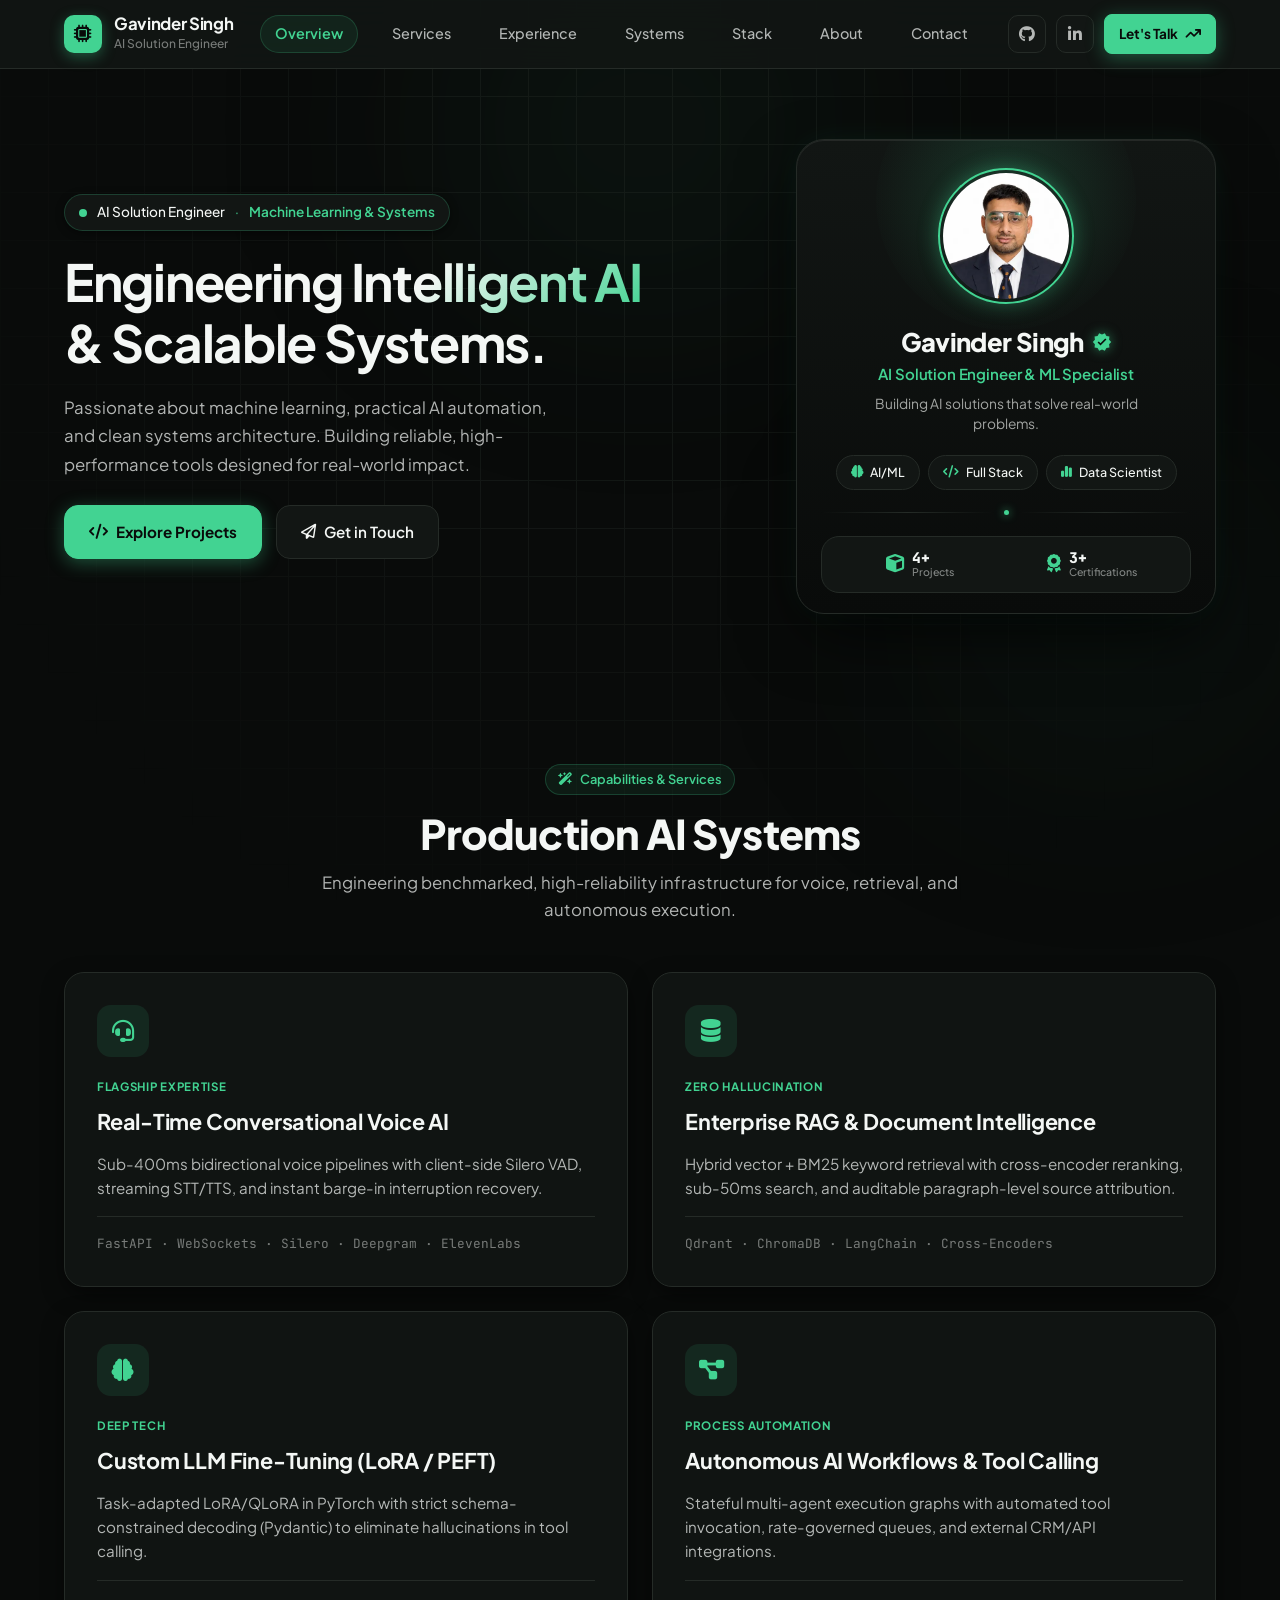
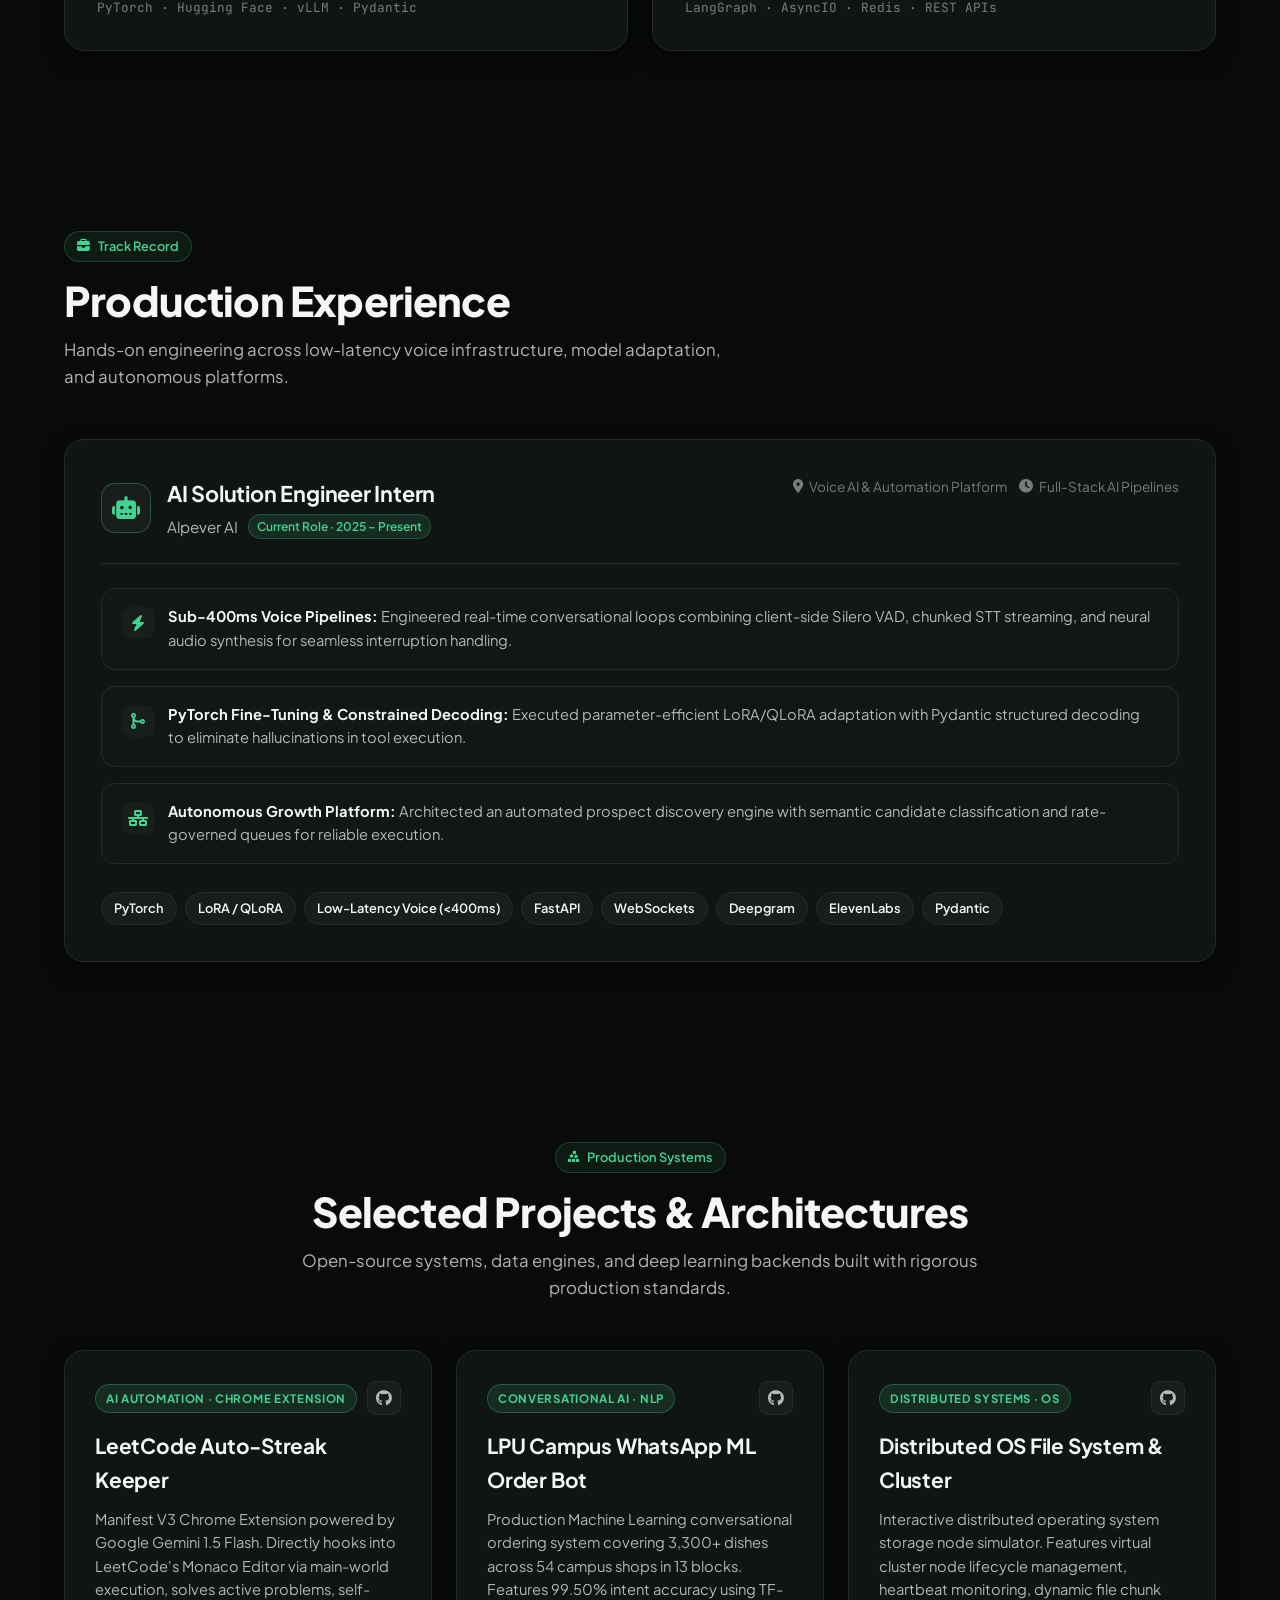
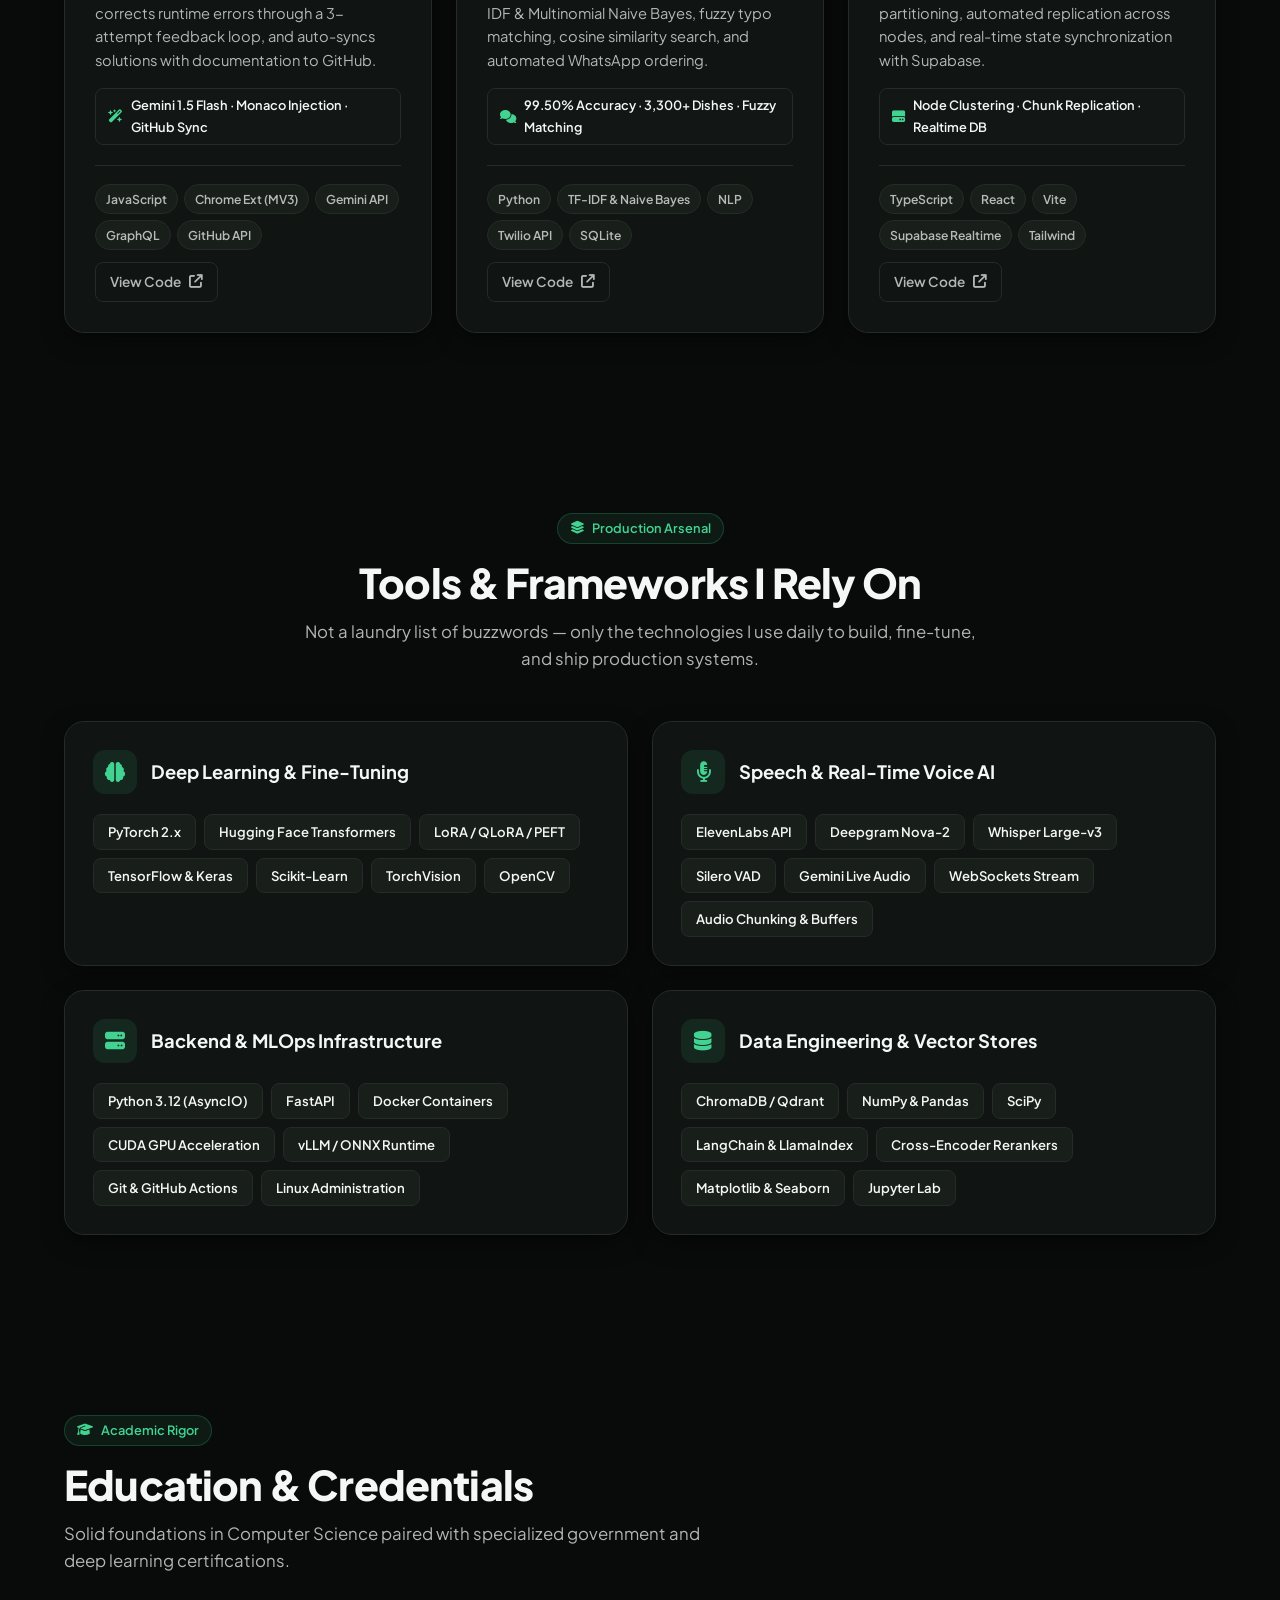
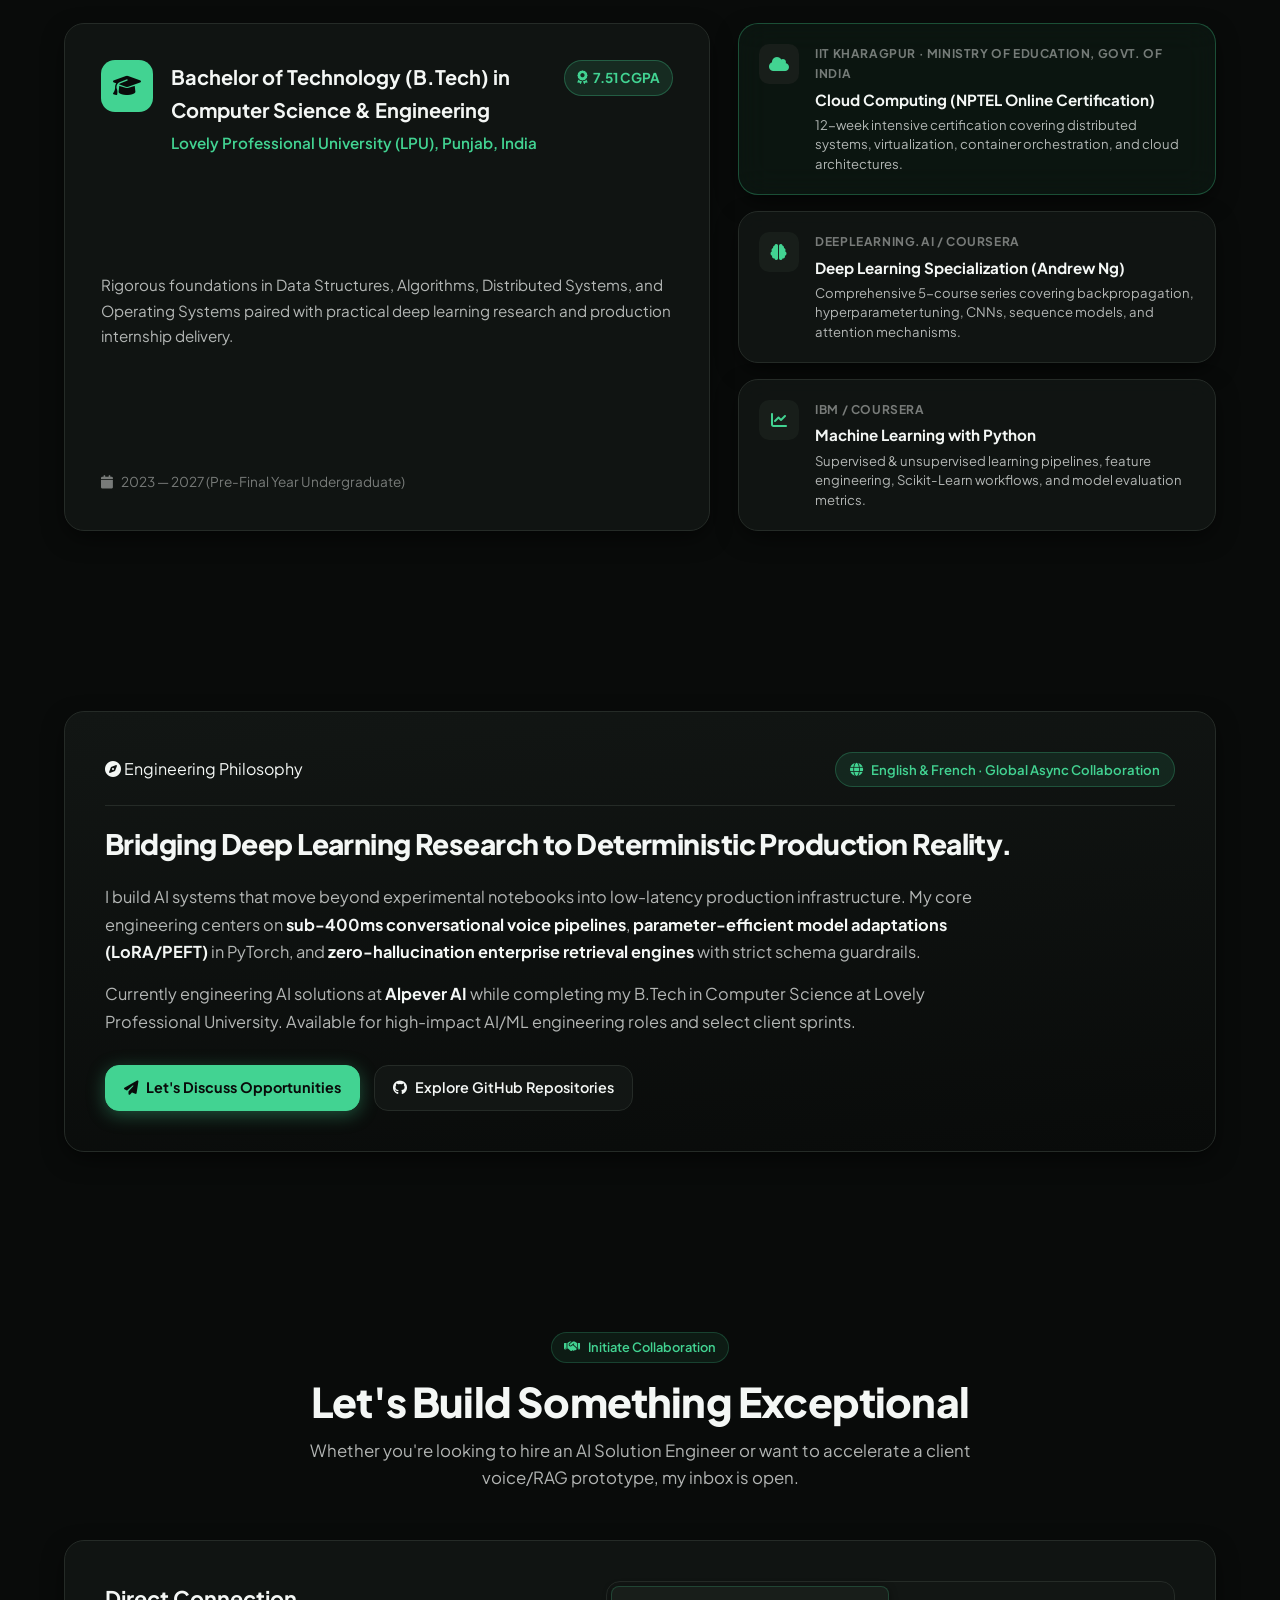
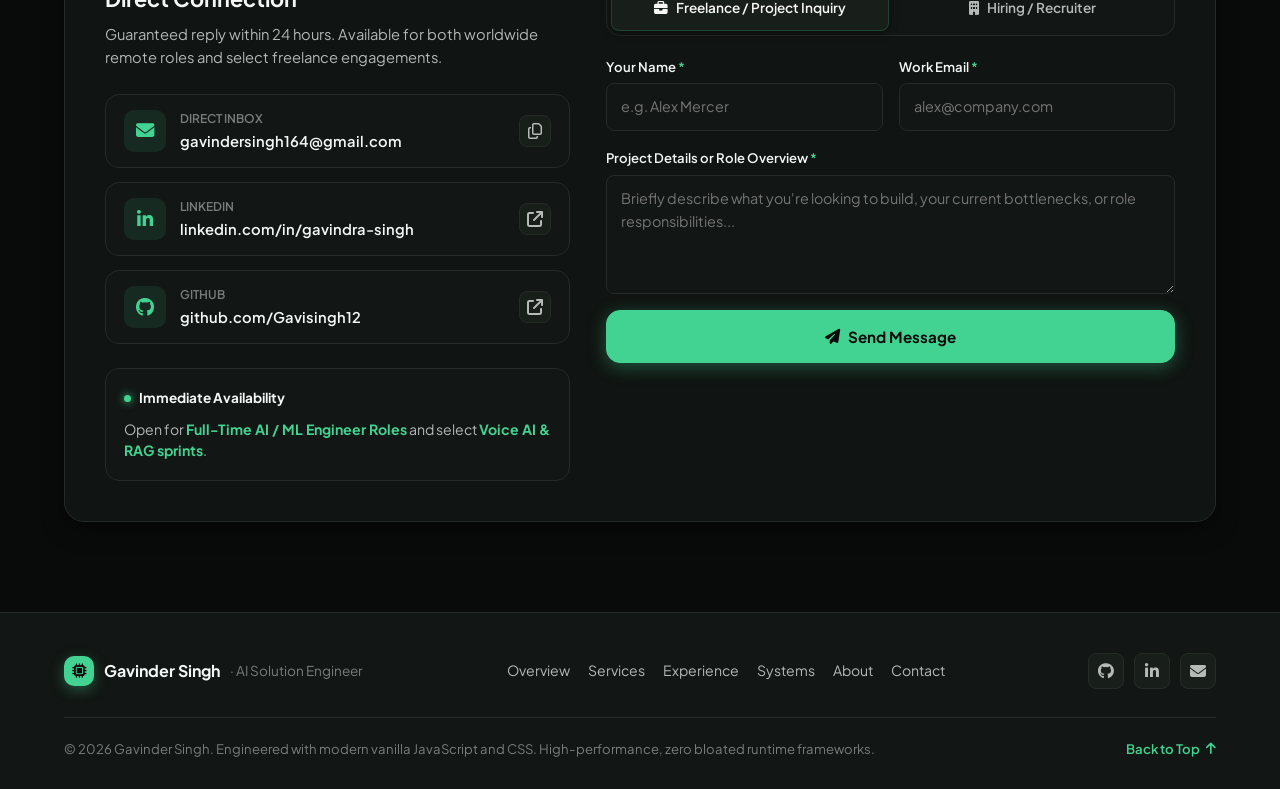
==== index.html @ 86006b8a "feat: add staggered scroll reveal motion & clean up profile card bottom" ====
<!DOCTYPE html>
<html lang="en" style="color-scheme: dark;">

<head>
  <meta charset="UTF-8" />
  <meta name="viewport" content="width=device-width, initial-scale=1.0" />
  <title>Gavinder Singh | AI Solution Engineer & Machine Learning Specialist</title>
  <meta name="description"
    content="Portfolio of Gavinder Singh, AI Solution Engineer Intern at Alpever AI. Specializing in real-time conversational voice agents (<400ms), custom LLM fine-tuning (LoRA), enterprise RAG, and autonomous systems." />
  <meta name="keywords"
    content="Gavinder Singh, AI Solution Engineer, Machine Learning Engineer, Voice AI, Real-time Voice Agents, PyTorch, LoRA Fine-Tuning, RAG, Lovely Professional University, Freelance AI Consultant" />
  <meta name="author" content="Gavinder Singh" />

  <!-- Open Graph / Social Cards -->
  <meta property="og:type" content="website" />
  <meta property="og:title" content="Gavinder Singh | AI Solution Engineer & Machine Learning Specialist" />
  <meta property="og:description"
    content="Engineering real-time conversational Voice AI (<400ms latency), LoRA model fine-tuning, and enterprise autonomous systems. Available for select freelance contracts & full-time roles." />
  <meta property="og:url" content="https://gavisingh12.github.io" />
  <meta property="og:image" content="https://gavisingh12.github.io/profile.jpg" />

  <!-- Favicon matching palette #090B0A, #252B27, #42D392 -->
  <link rel="icon" type="image/svg+xml"
    href="data:image/svg+xml,%3Csvg xmlns='http://www.w3.org/2000/svg' viewBox='0 0 32 32'%3E%3Crect width='32' height='32' rx='8' fill='%23090B0A'/%3E%3Crect x='1' y='1' width='30' height='30' rx='7' fill='none' stroke='%23252B27' stroke-width='1.5'/%3E%3Ctext x='50%25' y='54%25' dominant-baseline='middle' text-anchor='middle' fill='%2342D392' font-family='sans-serif' font-weight='800' font-size='12'%3EGS%3C/text%3E%3C/svg%3E" />

  <!-- Google Fonts & FontAwesome -->
  <link rel="preconnect" href="https://fonts.googleapis.com" />
  <link rel="preconnect" href="https://fonts.gstatic.com" crossorigin />
  <link
    href="https://fonts.googleapis.com/css2?family=Plus+Jakarta+Sans:ital,wght@0,300;0,400;0,500;0,600;0,700;0,800;1,400&family=JetBrains+Mono:wght@400;500;600&display=swap"
    rel="stylesheet" />
  <link rel="stylesheet" href="https://cdnjs.cloudflare.com/ajax/libs/font-awesome/6.5.1/css/all.min.css" />

  <!-- Primary Stylesheet -->
  <link rel="stylesheet" href="style.css?v=5.0" />
</head>

<body>

  <!-- Skip to Content for Accessibility -->
  <a href="#overview" class="skip-link">Skip to main content</a>

  <!-- Ambient Glow Backgrounds -->
  <div class="ambient-glow glow-top" aria-hidden="true"></div>
  <div class="ambient-glow glow-middle" aria-hidden="true"></div>
  <div class="ambient-grid-pattern" aria-hidden="true"></div>

  <!-- Navigation Bar -->
  <header class="site-header" id="navbar">
    <nav class="nav-container" aria-label="Main Navigation">
      <div class="brand-group">
        <a href="#overview" class="brand-logo" aria-label="Gavinder Singh Home">
          <div class="logo-mark" aria-hidden="true">
            <i class="fa-solid fa-microchip"></i>
          </div>
          <div class="brand-name-group">
            <span class="brand-name">Gavinder Singh</span>
            <span class="brand-sub">AI Solution Engineer</span>
          </div>
        </a>
      </div>

      <!-- Desktop Navigation Links -->
      <div class="nav-menu" id="navMenu">
        <a href="#overview" class="nav-link active">Overview</a>
        <a href="#solutions" class="nav-link">Services</a>
        <a href="#experience" class="nav-link">Experience</a>
        <a href="#projects" class="nav-link">Systems</a>
        <a href="#stack" class="nav-link">Stack</a>
        <a href="#about" class="nav-link">About</a>
        <a href="#contact" class="nav-link">Contact</a>
      </div>

      <!-- Nav Action Buttons -->
      <div class="nav-controls">
        <a href="https://github.com/Gavisingh12" target="_blank" rel="noopener noreferrer" class="social-icon-btn"
          title="GitHub Profile @Gavisingh12" aria-label="GitHub">
          <i class="fa-brands fa-github"></i>
        </a>

        <a href="https://www.linkedin.com/in/gavindra-singh/" target="_blank" rel="noopener noreferrer"
          class="social-icon-btn" title="LinkedIn Profile" aria-label="LinkedIn">
          <i class="fa-brands fa-linkedin-in"></i>
        </a>

        <a href="#contact" class="btn btn-sm btn-primary nav-hire-btn">
          <span>Let's Talk</span>
          <i class="fa-solid fa-arrow-trend-up"></i>
        </a>

        <button type="button" class="mobile-toggle-btn" id="mobileMenuBtn" aria-label="Toggle Navigation Menu"
          aria-expanded="false" aria-controls="navMenu">
          <i class="fa-solid fa-bars" id="mobileMenuIcon"></i>
        </button>
      </div>
    </nav>
  </header>

  <!-- Main Content -->
  <main id="main-content">

    <!-- =========================================================================
         SECTION 1: HERO / EXECUTIVE OVERVIEW
         Designed for instant recruiter comprehension & client trust
    ========================================================================== -->
    <section class="hero-section" id="overview" aria-label="Introduction & Overview">
      <div class="container hero-container">

        <div class="hero-content">
          <!-- Role & Credibility Pill -->
          <div class="hero-badge">
            <span class="status-pulse-dot" aria-hidden="true"></span>
            <span class="badge-text">AI Solution Engineer</span>
            <span class="badge-sep">·</span>
            <span class="badge-sub">Machine Learning &amp; Systems</span>
          </div>

          <!-- Bold, Clear, High-Impact Title -->
          <h1 class="hero-title">
            Engineering <span class="gradient-text">Intelligent AI</span> &amp; Scalable Systems.
          </h1>

          <!-- Value Proposition Description -->
          <p class="hero-description">
            Passionate about machine learning, practical AI automation, and clean systems architecture. Building reliable, high-performance tools designed for real-world impact.
          </p>

          <!-- Core Call to Actions -->
          <div class="hero-cta-group">
            <a href="#projects" class="btn btn-primary btn-lg">
              <i class="fa-solid fa-code"></i>
              <span>Explore Projects</span>
            </a>
            <a href="#contact" class="btn btn-secondary btn-lg">
              <i class="fa-regular fa-paper-plane"></i>
              <span>Get in Touch</span>
            </a>
          </div>
        </div>

        <!-- Hero Visual / 3D Flip Showcase Card -->
        <div class="hero-visual">
          <div class="profile-card-flip-container" id="profileFlipCard" tabindex="0" role="region"
            aria-label="Interactive Profile Card - Hover or click to flip">
            <div class="profile-card-flipper">

              <!-- FRONT FACE -->
              <div class="profile-showcase-card profile-card-front">

                <!-- Subtle Ambient Glow -->
                <div class="showcase-glow" aria-hidden="true"></div>

                <!-- Avatar with Mint Ring -->
                <div class="showcase-avatar-wrapper">
                  <div class="showcase-avatar-ring"></div>
                  <picture>
                    <source srcset="profile.webp" type="image/webp" />
                    <img src="profile.jpg" alt="Gavinder Singh" class="showcase-avatar-img" width="140" height="140"
                      loading="eager" />
                  </picture>
                </div>

                <!-- Identity Header -->
                <div class="showcase-identity">
                  <h2 class="showcase-name">
                    <span>Gavinder Singh</span>
                    <svg class="showcase-verified-badge" viewBox="0 0 24 24" width="20" height="20" aria-label="Verified">
                      <path fill="#42D392"
                        d="m8.6 22.5-1.9-3.2-3.6-.8.4-3.7L1 12l2.5-2.8-.4-3.7 3.6-.8 1.9-3.2L12 2.9l3.4-1.4 1.9 3.2 3.6.8-.4 3.7L23 12l-2.5 2.8.4 3.7-3.6.8-1.9 3.2-3.4-1.4-3.4 1.4z" />
                      <path fill="#090B0A" d="m10.2 16.2-3.5-3.5 1.4-1.4 2.1 2.1 5.7-5.7 1.4 1.4-7.1 7.1z" />
                    </svg>
                  </h2>
                  <p class="showcase-title">AI Solution Engineer &amp; ML Specialist</p>
                  <p class="showcase-bio">Building AI solutions that solve real-world problems.</p>
                </div>

                <!-- Skill / Focus Pills -->
                <div class="showcase-pills">
                  <div class="showcase-pill">
                    <i class="fa-solid fa-brain"></i>
                    <span>AI/ML</span>
                  </div>
                  <div class="showcase-pill">
                    <i class="fa-solid fa-code"></i>
                    <span>Full Stack</span>
                  </div>
                  <div class="showcase-pill">
                    <i class="fa-solid fa-chart-simple"></i>
                    <span>Data Scientist</span>
                  </div>
                </div>

                <!-- Dotted Divider Line -->
                <div class="showcase-divider" aria-hidden="true">
                  <span class="divider-line"></span>
                  <span class="divider-dot"></span>
                  <span class="divider-line"></span>
                </div>

                <!-- Stats Matrix Row -->
                <div class="showcase-stats-panel">
                  <div class="showcase-stat-item">
                    <i class="fa-solid fa-cube stat-icon"></i>
                    <div class="stat-meta">
                      <span class="stat-number">4+</span>
                      <span class="stat-label">Projects</span>
                    </div>
                  </div>
                  <div class="showcase-stat-item">
                    <i class="fa-solid fa-award stat-icon"></i>
                    <div class="stat-meta">
                      <span class="stat-number">3+</span>
                      <span class="stat-label">Certifications</span>
                    </div>
                  </div>
                </div>


              </div>

              <!-- BACK FACE (Matching User's Reference Screenshot) -->
              <div class="profile-showcase-card profile-card-back">

                <!-- Ambient Glow -->
                <div class="showcase-glow" aria-hidden="true"></div>

                <!-- 4 Reference Blocks from Image (Fit 100% In One View) -->
                <div class="card-back-content">

                  <!-- 1. About Me -->
                  <div class="card-back-box">
                    <div class="back-box-title-row">
                      <i class="fa-solid fa-user back-box-icon"></i>
                      <h3 class="back-box-title">About Me</h3>
                    </div>
                    <p class="back-box-text">
                      Passionate about building practical AI systems, exploring machine learning, and turning real-world ideas into working products.
                    </p>
                  </div>

                  <!-- 2. Interests -->
                  <div class="card-back-box">
                    <div class="back-box-title-row">
                      <i class="fa-solid fa-bullseye back-box-icon"></i>
                      <h3 class="back-box-title">Interests</h3>
                    </div>
                    <div class="back-interests-pills">
                      <span class="back-pill">AI Agents</span>
                      <span class="back-pill">LLMs</span>
                      <span class="back-pill">Web Dev</span>
                      <span class="back-pill">Data Science</span>
                      <span class="back-pill">Problem Solving</span>
                    </div>
                  </div>

                  <!-- 3. Education -->
                  <div class="card-back-box">
                    <div class="back-box-title-row">
                      <i class="fa-solid fa-graduation-cap back-box-icon"></i>
                      <h3 class="back-box-title">Education</h3>
                    </div>
                    <div class="back-edu-details">
                      <p class="back-edu-degree">B.Tech in Computer Science &amp; Engineering</p>
                      <p class="back-edu-inst">Lovely Professional University · Batch 2027</p>
                    </div>
                  </div>

                  <!-- 4. Highlights -->
                  <div class="card-back-box">
                    <div class="back-box-title-row">
                      <i class="fa-solid fa-trophy back-box-icon"></i>
                      <h3 class="back-box-title">Highlights</h3>
                    </div>
                    <ul class="back-highlights-list">
                      <li>
                        <i class="fa-solid fa-circle-check highlight-check"></i>
                        <span>Built 4+ real-world projects</span>
                      </li>
                      <li>
                        <i class="fa-solid fa-circle-check highlight-check"></i>
                        <span>3+ industry certifications</span>
                      </li>
                      <li>
                        <i class="fa-solid fa-circle-check highlight-check"></i>
                        <span>Constantly building &amp; learning new tech</span>
                      </li>
                      <li>
                        <i class="fa-solid fa-circle-check highlight-check"></i>
                        <span>Open to select contracts &amp; roles</span>
                      </li>
                    </ul>
                  </div>

                </div>

              </div>

            </div>
          </div>
        </div>

      </div>
    </section>

    <!-- =========================================================================
         SECTION 2: FREELANCE & CLIENT SOLUTIONS
    ========================================================================== -->
    <section class="section" id="solutions" aria-label="Freelance Services & AI Solutions">
      <div class="container">

        <div class="section-header text-center">
          <div class="section-tag">
            <i class="fa-solid fa-wand-magic-sparkles"></i>
            <span>Capabilities &amp; Services</span>
          </div>
          <h2 class="section-title">Production AI Systems</h2>
          <p class="section-subtitle">
            Engineering benchmarked, high-reliability infrastructure for voice, retrieval, and autonomous execution.
          </p>
        </div>

        <div class="services-grid">

          <!-- Solution Card 1: Conversational Voice AI -->
          <div class="service-card glass-panel">
            <div class="service-icon-box icon-purple">
              <i class="fa-solid fa-headset"></i>
            </div>
            <div class="service-badge">Flagship Expertise</div>
            <h3 class="service-title">Real-Time Conversational Voice AI</h3>
            <p class="service-description">
              Sub-400ms bidirectional voice pipelines with client-side Silero VAD, streaming STT/TTS, and instant
              barge-in interruption recovery.
            </p>
            <div class="service-footer">
              <span class="service-tech">FastAPI · WebSockets · Silero · Deepgram · ElevenLabs</span>
            </div>
          </div>

          <!-- Solution Card 2: Enterprise RAG & Knowledge Intelligence -->
          <div class="service-card glass-panel">
            <div class="service-icon-box icon-cyan">
              <i class="fa-solid fa-database"></i>
            </div>
            <div class="service-badge">Zero Hallucination</div>
            <h3 class="service-title">Enterprise RAG &amp; Document Intelligence</h3>
            <p class="service-description">
              Hybrid vector + BM25 keyword retrieval with cross-encoder reranking, sub-50ms search, and auditable
              paragraph-level source attribution.
            </p>
            <div class="service-footer">
              <span class="service-tech">Qdrant · ChromaDB · LangChain · Cross-Encoders</span>
            </div>
          </div>

          <!-- Solution Card 3: Model Fine-Tuning & Quantization -->
          <div class="service-card glass-panel">
            <div class="service-icon-box icon-emerald">
              <i class="fa-solid fa-brain"></i>
            </div>
            <div class="service-badge">Deep Tech</div>
            <h3 class="service-title">Custom LLM Fine-Tuning (LoRA / PEFT)</h3>
            <p class="service-description">
              Task-adapted LoRA/QLoRA in PyTorch with strict schema-constrained decoding (Pydantic) to eliminate
              hallucinations in tool calling.
            </p>
            <div class="service-footer">
              <span class="service-tech">PyTorch · Hugging Face · vLLM · Pydantic</span>
            </div>
          </div>

          <!-- Solution Card 4: Autonomous Agent Workflows -->
          <div class="service-card glass-panel">
            <div class="service-icon-box icon-amber">
              <i class="fa-solid fa-diagram-project"></i>
            </div>
            <div class="service-badge">Process Automation</div>
            <h3 class="service-title">Autonomous AI Workflows &amp; Tool Calling</h3>
            <p class="service-description">
              Stateful multi-agent execution graphs with automated tool invocation, rate-governed queues, and external
              CRM/API integrations.
            </p>
            <div class="service-footer">
              <span class="service-tech">LangGraph · AsyncIO · Redis · REST APIs</span>
            </div>
          </div>

        </div>

      </div>
    </section>

    <!-- =========================================================================
         SECTION 3: PRODUCTION EXPERIENCE
    ========================================================================== -->
    <section class="section" id="experience" aria-label="Work Experience">
      <div class="container">

        <div class="section-header">
          <div class="section-tag">
            <i class="fa-solid fa-briefcase"></i>
            <span>Track Record</span>
          </div>
          <h2 class="section-title">Production Experience</h2>
          <p class="section-subtitle">
            Hands-on engineering across low-latency voice infrastructure, model adaptation, and autonomous platforms.
          </p>
        </div>

        <div class="experience-timeline">

          <div class="experience-card glass-panel">
            <div class="exp-header-row">
              <div class="exp-brand">
                <div class="company-logo-badge">
                  <i class="fa-solid fa-robot"></i>
                </div>
                <div>
                  <h3 class="exp-role-title">AI Solution Engineer Intern</h3>
                  <div class="exp-company-name">
                    <span>Alpever AI</span>
                    <span class="status-pill current">Current Role · 2025 – Present</span>
                  </div>
                </div>
              </div>

              <div class="exp-meta">
                <span class="exp-badge-item"><i class="fa-solid fa-location-dot"></i> Voice AI &amp; Automation
                  Platform</span>
                <span class="exp-badge-item"><i class="fa-solid fa-clock"></i> Full-Stack AI Pipelines</span>
              </div>
            </div>

            <div class="exp-body">
              <div class="exp-achievements">
                <div class="achievement-item">
                  <div class="achievement-icon"><i class="fa-solid fa-bolt"></i></div>
                  <div class="achievement-text">
                    <strong>Sub-400ms Voice Pipelines:</strong> Engineered real-time conversational loops combining
                    client-side Silero VAD, chunked STT streaming, and neural audio synthesis for seamless interruption
                    handling.
                  </div>
                </div>

                <div class="achievement-item">
                  <div class="achievement-icon"><i class="fa-solid fa-code-merge"></i></div>
                  <div class="achievement-text">
                    <strong>PyTorch Fine-Tuning &amp; Constrained Decoding:</strong> Executed parameter-efficient
                    LoRA/QLoRA adaptation with Pydantic structured decoding to eliminate hallucinations in tool
                    execution.
                  </div>
                </div>

                <div class="achievement-item">
                  <div class="achievement-icon"><i class="fa-solid fa-network-wired"></i></div>
                  <div class="achievement-text">
                    <strong>Autonomous Growth Platform:</strong> Architected an automated prospect discovery engine with
                    semantic candidate classification and rate-governed queues for reliable execution.
                  </div>
                </div>
              </div>

              <div class="exp-tags-row">
                <span class="tech-tag">PyTorch</span>
                <span class="tech-tag">LoRA / QLoRA</span>
                <span class="tech-tag">Low-Latency Voice (&lt;400ms)</span>
                <span class="tech-tag">FastAPI</span>
                <span class="tech-tag">WebSockets</span>
                <span class="tech-tag">Deepgram</span>
                <span class="tech-tag">ElevenLabs</span>
                <span class="tech-tag">Pydantic</span>
              </div>
            </div>
          </div>

        </div>

      </div>
    </section>

    <!-- =========================================================================
         SECTION 4: SELECTED PRODUCTION SYSTEMS & PROJECTS
    ========================================================================== -->
    <section class="section" id="projects" aria-label="Featured Systems & Projects">
      <div class="container">

        <div class="section-header text-center">
          <div class="section-tag">
            <i class="fa-solid fa-cubes-stacked"></i>
            <span>Production Systems</span>
          </div>
          <h2 class="section-title">Selected Projects &amp; Architectures</h2>
          <p class="section-subtitle">
            Open-source systems, data engines, and deep learning backends built with rigorous production standards.
          </p>
        </div>

        <div class="projects-grid" id="projectsGrid">

          <!-- Project 1: LeetCode Auto-Streak Keeper (Chrome Extension) -->
          <article class="project-card glass-panel">
            <div class="project-card-top">
              <span class="project-tag-pill flagship">AI AUTOMATION · CHROME EXTENSION</span>
              <div class="project-links">
                <a href="https://github.com/Gavisingh12/code_extension" target="_blank"
                  rel="noopener noreferrer" class="proj-icon-btn" title="View Source on GitHub"
                  aria-label="GitHub Source">
                  <i class="fa-brands fa-github"></i>
                </a>
              </div>
            </div>

            <h3 class="project-card-title">LeetCode Auto-Streak Keeper</h3>
            <p class="project-card-desc">
              Manifest V3 Chrome Extension powered by Google Gemini 1.5 Flash. Directly hooks into LeetCode's Monaco Editor via main-world execution, solves active problems, self-corrects runtime errors through a 3-attempt feedback loop, and auto-syncs solutions with documentation to GitHub.
            </p>

            <div class="project-metric-pill">
              <i class="fa-solid fa-wand-magic-sparkles"></i>
              <span>Gemini 1.5 Flash · Monaco Injection · GitHub Sync</span>
            </div>

            <div class="project-card-bottom">
              <div class="project-tech-tags">
                <span class="tag">JavaScript</span>
                <span class="tag">Chrome Ext (MV3)</span>
                <span class="tag">Gemini API</span>
                <span class="tag">GraphQL</span>
                <span class="tag">GitHub API</span>
              </div>
              <a href="https://github.com/Gavisingh12/code_extension" target="_blank"
                rel="noopener noreferrer" class="btn btn-sm btn-outline">
                <span>View Code</span>
                <i class="fa-solid fa-arrow-up-right-from-square"></i>
              </a>
            </div>
          </article>

          <!-- Project 2: LPU Cafe & Shop ML WhatsApp Order Bot -->
          <article class="project-card glass-panel">
            <div class="project-card-top">
              <span class="project-tag-pill flagship">CONVERSATIONAL AI · NLP</span>
              <div class="project-links">
                <a href="https://github.com/Gavisingh12/chatwhatsapp" target="_blank"
                  rel="noopener noreferrer" class="proj-icon-btn" title="View Source on GitHub"
                  aria-label="GitHub Source">
                  <i class="fa-brands fa-github"></i>
                </a>
              </div>
            </div>

            <h3 class="project-card-title">LPU Campus WhatsApp ML Order Bot</h3>
            <p class="project-card-desc">
              Production Machine Learning conversational ordering system covering 3,300+ dishes across 54 campus shops in 13 blocks. Features 99.50% intent accuracy using TF-IDF &amp; Multinomial Naive Bayes, fuzzy typo matching, cosine similarity search, and automated WhatsApp ordering.
            </p>

            <div class="project-metric-pill">
              <i class="fa-solid fa-comments"></i>
              <span>99.50% Accuracy · 3,300+ Dishes · Fuzzy Matching</span>
            </div>

            <div class="project-card-bottom">
              <div class="project-tech-tags">
                <span class="tag">Python</span>
                <span class="tag">TF-IDF &amp; Naive Bayes</span>
                <span class="tag">NLP</span>
                <span class="tag">Twilio API</span>
                <span class="tag">SQLite</span>
              </div>
              <a href="https://github.com/Gavisingh12/chatwhatsapp" target="_blank"
                rel="noopener noreferrer" class="btn btn-sm btn-outline">
                <span>View Code</span>
                <i class="fa-solid fa-arrow-up-right-from-square"></i>
              </a>
            </div>
          </article>

          <!-- Project 3: Distributed OS File System & Node Cluster -->
          <article class="project-card glass-panel">
            <div class="project-card-top">
              <span class="project-tag-pill flagship">DISTRIBUTED SYSTEMS · OS</span>
              <div class="project-links">
                <a href="https://github.com/Gavisingh12/os-project" target="_blank"
                  rel="noopener noreferrer" class="proj-icon-btn" title="View Source on GitHub"
                  aria-label="GitHub Source">
                  <i class="fa-brands fa-github"></i>
                </a>
              </div>
            </div>

            <h3 class="project-card-title">Distributed OS File System &amp; Cluster</h3>
            <p class="project-card-desc">
              Interactive distributed operating system storage node simulator. Features virtual cluster node lifecycle management, heartbeat monitoring, dynamic file chunk partitioning, automated replication across nodes, and real-time state synchronization with Supabase.
            </p>

            <div class="project-metric-pill">
              <i class="fa-solid fa-hard-drive"></i>
              <span>Node Clustering · Chunk Replication · Realtime DB</span>
            </div>

            <div class="project-card-bottom">
              <div class="project-tech-tags">
                <span class="tag">TypeScript</span>
                <span class="tag">React</span>
                <span class="tag">Vite</span>
                <span class="tag">Supabase Realtime</span>
                <span class="tag">Tailwind</span>
              </div>
              <a href="https://github.com/Gavisingh12/os-project" target="_blank"
                rel="noopener noreferrer" class="btn btn-sm btn-outline">
                <span>View Code</span>
                <i class="fa-solid fa-arrow-up-right-from-square"></i>
              </a>
            </div>
          </article>

        </div>

      </div>
    </section>

    <!-- =========================================================================
         SECTION 6: TECH STACK & PRODUCTION ARSENAL
    ========================================================================== -->
    <section class="section" id="stack" aria-label="Technical Skills & Stack">
      <div class="container">

        <div class="section-header text-center">
          <div class="section-tag">
            <i class="fa-solid fa-layer-group"></i>
            <span>Production Arsenal</span>
          </div>
          <h2 class="section-title">Tools &amp; Frameworks I Rely On</h2>
          <p class="section-subtitle">
            Not a laundry list of buzzwords — only the technologies I use daily to build, fine-tune, and ship production
            systems.
          </p>
        </div>

        <div class="stack-grid">

          <!-- Category 1: Deep Learning & AI -->
          <div class="stack-card glass-panel">
            <div class="stack-header">
              <div class="stack-icon icon-purple"><i class="fa-solid fa-brain"></i></div>
              <h3 class="stack-cat-title">Deep Learning &amp; Fine-Tuning</h3>
            </div>
            <div class="stack-pills">
              <span class="pill-chip">PyTorch 2.x</span>
              <span class="pill-chip">Hugging Face Transformers</span>
              <span class="pill-chip">LoRA / QLoRA / PEFT</span>
              <span class="pill-chip">TensorFlow &amp; Keras</span>
              <span class="pill-chip">Scikit-Learn</span>
              <span class="pill-chip">TorchVision</span>
              <span class="pill-chip">OpenCV</span>
            </div>
          </div>

          <!-- Category 2: Speech & Real-Time Audio -->
          <div class="stack-card glass-panel">
            <div class="stack-header">
              <div class="stack-icon icon-cyan"><i class="fa-solid fa-microphone-lines"></i></div>
              <h3 class="stack-cat-title">Speech &amp; Real-Time Voice AI</h3>
            </div>
            <div class="stack-pills">
              <span class="pill-chip">ElevenLabs API</span>
              <span class="pill-chip">Deepgram Nova-2</span>
              <span class="pill-chip">Whisper Large-v3</span>
              <span class="pill-chip">Silero VAD</span>
              <span class="pill-chip">Gemini Live Audio</span>
              <span class="pill-chip">WebSockets Stream</span>
              <span class="pill-chip">Audio Chunking &amp; Buffers</span>
            </div>
          </div>

          <!-- Category 3: Backend & MLOps -->
          <div class="stack-card glass-panel">
            <div class="stack-header">
              <div class="stack-icon icon-emerald"><i class="fa-solid fa-server"></i></div>
              <h3 class="stack-cat-title">Backend &amp; MLOps Infrastructure</h3>
            </div>
            <div class="stack-pills">
              <span class="pill-chip">Python 3.12 (AsyncIO)</span>
              <span class="pill-chip">FastAPI</span>
              <span class="pill-chip">Docker Containers</span>
              <span class="pill-chip">CUDA GPU Acceleration</span>
              <span class="pill-chip">vLLM / ONNX Runtime</span>
              <span class="pill-chip">Git &amp; GitHub Actions</span>
              <span class="pill-chip">Linux Administration</span>
            </div>
          </div>

          <!-- Category 4: Data Engineering & RAG -->
          <div class="stack-card glass-panel">
            <div class="stack-header">
              <div class="stack-icon icon-amber"><i class="fa-solid fa-database"></i></div>
              <h3 class="stack-cat-title">Data Engineering &amp; Vector Stores</h3>
            </div>
            <div class="stack-pills">
              <span class="pill-chip">ChromaDB / Qdrant</span>
              <span class="pill-chip">NumPy &amp; Pandas</span>
              <span class="pill-chip">SciPy</span>
              <span class="pill-chip">LangChain &amp; LlamaIndex</span>
              <span class="pill-chip">Cross-Encoder Rerankers</span>
              <span class="pill-chip">Matplotlib &amp; Seaborn</span>
              <span class="pill-chip">Jupyter Lab</span>
            </div>
          </div>

        </div>

      </div>
    </section>

    <!-- =========================================================================
         SECTION 7: ACADEMICS & FORMAL CREDENTIALS
    ========================================================================== -->
    <section class="section" id="education" aria-label="Education & Certifications">
      <div class="container">

        <div class="section-header">
          <div class="section-tag">
            <i class="fa-solid fa-graduation-cap"></i>
            <span>Academic Rigor</span>
          </div>
          <h2 class="section-title">Education &amp; Credentials</h2>
          <p class="section-subtitle">
            Solid foundations in Computer Science paired with specialized government and deep learning certifications.
          </p>
        </div>

        <div class="education-layout">
          <!-- Main Degree Card -->
          <div class="edu-main-card glass-panel">
            <div class="edu-top">
              <div class="edu-badge-icon">
                <i class="fa-solid fa-graduation-cap"></i>
              </div>
              <div class="edu-title-group">
                <h3 class="degree-title">Bachelor of Technology (B.Tech) in Computer Science &amp; Engineering</h3>
                <div class="university-name">Lovely Professional University (LPU), Punjab, India</div>
              </div>
              <div class="cgpa-badge">
                <i class="fa-solid fa-award"></i>
                <span>7.51 CGPA</span>
              </div>
            </div>
            <p class="edu-desc">
              Rigorous foundations in Data Structures, Algorithms, Distributed Systems, and Operating Systems paired
              with practical deep learning research and production internship delivery.
            </p>
            <div class="edu-timeline-pill">
              <i class="fa-solid fa-calendar"></i>
              <span>2023 — 2027 (Pre-Final Year Undergraduate)</span>
            </div>
          </div>

          <!-- Certifications Column -->
          <div class="certs-column">

            <div class="cert-card glass-panel nptel">
              <div class="cert-icon-wrap"><i class="fa-solid fa-cloud"></i></div>
              <div class="cert-content">
                <span class="cert-authority">IIT Kharagpur · Ministry of Education, Govt. of India</span>
                <h4 class="cert-name">Cloud Computing (NPTEL Online Certification)</h4>
                <p class="cert-summary">12-week intensive certification covering distributed systems, virtualization,
                  container orchestration, and cloud architectures.</p>
              </div>
            </div>

            <div class="cert-card glass-panel">
              <div class="cert-icon-wrap"><i class="fa-solid fa-brain"></i></div>
              <div class="cert-content">
                <span class="cert-authority">deeplearning.ai / Coursera</span>
                <h4 class="cert-name">Deep Learning Specialization (Andrew Ng)</h4>
                <p class="cert-summary">Comprehensive 5-course series covering backpropagation, hyperparameter tuning,
                  CNNs, sequence models, and attention mechanisms.</p>
              </div>
            </div>

            <div class="cert-card glass-panel">
              <div class="cert-icon-wrap"><i class="fa-solid fa-chart-line"></i></div>
              <div class="cert-content">
                <span class="cert-authority">IBM / Coursera</span>
                <h4 class="cert-name">Machine Learning with Python</h4>
                <p class="cert-summary">Supervised &amp; unsupervised learning pipelines, feature engineering,
                  Scikit-Learn workflows, and model evaluation metrics.</p>
              </div>
            </div>

          </div>
        </div>

      </div>
    </section>

    <!-- =========================================================================
         SECTION 5: ENGINEERING PHILOSOPHY & ABOUT
    ========================================================================== -->
    <section class="section" id="about" aria-label="About Gavinder Singh">
      <div class="container">

        <div class="about-clean-card glass-panel">
          <div class="about-clean-top">
            <div class="section-tag-inline">
              <i class="fa-solid fa-compass"></i>
              <span>Engineering Philosophy</span>
            </div>
            <div class="about-lang-chip">
              <i class="fa-solid fa-globe"></i>
              <span>English &amp; French · Global Async Collaboration</span>
            </div>
          </div>

          <h3 class="about-clean-title">
            Bridging Deep Learning Research to Deterministic Production Reality.
          </h3>

          <div class="about-clean-body">
            <p>
              I build AI systems that move beyond experimental notebooks into low-latency production infrastructure. My
              core engineering centers on <strong>sub-400ms conversational voice pipelines</strong>,
              <strong>parameter-efficient model adaptations (LoRA/PEFT)</strong> in PyTorch, and
              <strong>zero-hallucination enterprise retrieval engines</strong> with strict schema guardrails.
            </p>
            <p>
              Currently engineering AI solutions at <strong>Alpever AI</strong> while completing my B.Tech in Computer
              Science at Lovely Professional University. Available for high-impact AI/ML engineering roles and select
              client sprints.
            </p>
          </div>

          <div class="about-clean-action">
            <a href="#contact" class="btn btn-primary">
              <i class="fa-solid fa-paper-plane"></i>
              <span>Let's Discuss Opportunities</span>
            </a>
            <a href="https://github.com/Gavisingh12" target="_blank" rel="noopener noreferrer"
              class="btn btn-secondary">
              <i class="fa-brands fa-github"></i>
              <span>Explore GitHub Repositories</span>
            </a>
          </div>
        </div>

      </div>
    </section>

    <!-- =========================================================================
         SECTION 6: CONTACT & INQUIRY HUB
    ========================================================================== -->
    <section class="section" id="contact" aria-label="Contact & Hire Gavinder">
      <div class="container">

        <div class="section-header text-center">
          <div class="section-tag">
            <i class="fa-solid fa-handshake"></i>
            <span>Initiate Collaboration</span>
          </div>
          <h2 class="section-title">Let's Build Something Exceptional</h2>
          <p class="section-subtitle">
            Whether you're looking to hire an AI Solution Engineer or want to accelerate a client voice/RAG prototype,
            my inbox is open.
          </p>
        </div>

        <div class="contact-hub-wrapper glass-panel">

          <!-- Contact Left: Channels & Quick Info -->
          <div class="contact-channels">
            <div class="channel-header">
              <h3 class="channel-title">Direct Connection</h3>
              <p class="channel-desc">Guaranteed reply within 24 hours. Available for both worldwide remote roles and
                select freelance engagements.</p>
            </div>

            <div class="channel-items-list">

              <div class="channel-item">
                <div class="channel-icon icon-purple"><i class="fa-solid fa-envelope"></i></div>
                <div class="channel-info">
                  <span class="channel-label">Direct Inbox</span>
                  <a href="mailto:gavindersingh164@gmail.com" class="channel-link">gavindersingh164@gmail.com</a>
                </div>
                <button type="button" class="copy-small-btn" id="copyEmailBtnChannel" title="Copy Email"
                  aria-label="Copy Email">
                  <i class="fa-regular fa-copy"></i>
                </button>
              </div>

              <div class="channel-item">
                <div class="channel-icon icon-cyan"><i class="fa-brands fa-linkedin-in"></i></div>
                <div class="channel-info">
                  <span class="channel-label">LinkedIn</span>
                  <a href="https://www.linkedin.com/in/gavindra-singh/" target="_blank" rel="noopener noreferrer"
                    class="channel-link">linkedin.com/in/gavindra-singh</a>
                </div>
                <a href="https://www.linkedin.com/in/gavindra-singh/" target="_blank" rel="noopener noreferrer"
                  class="copy-small-btn" title="Open LinkedIn" aria-label="Open LinkedIn">
                  <i class="fa-solid fa-arrow-up-right-from-square"></i>
                </a>
              </div>

              <div class="channel-item">
                <div class="channel-icon icon-emerald"><i class="fa-brands fa-github"></i></div>
                <div class="channel-info">
                  <span class="channel-label">GitHub</span>
                  <a href="https://github.com/Gavisingh12" target="_blank" rel="noopener noreferrer"
                    class="channel-link">github.com/Gavisingh12</a>
                </div>
                <a href="https://github.com/Gavisingh12" target="_blank" rel="noopener noreferrer"
                  class="copy-small-btn" title="Open GitHub" aria-label="Open GitHub">
                  <i class="fa-solid fa-arrow-up-right-from-square"></i>
                </a>
              </div>

            </div>

            <div class="availability-callout">
              <div class="avail-indicator">
                <span class="pulse-dot"></span>
                <span>Immediate Availability</span>
              </div>
              <p class="avail-text-clean">
                Open for <strong>Full-Time AI / ML Engineer Roles</strong> and select <strong>Voice AI &amp; RAG
                  sprints</strong>.
              </p>
            </div>
          </div>

          <!-- Contact Right: Segmented Interactive Inquiry Form -->
          <div class="contact-form-side">

            <!-- Dual Segment Selector: Freelance vs Recruiter -->
            <div class="inquiry-type-toggle" role="tablist">
              <button type="button" class="type-toggle-btn active" id="btnTypeFreelance" data-type="freelance"
                role="tab" aria-selected="true">
                <i class="fa-solid fa-briefcase"></i>
                <span>Freelance / Project Inquiry</span>
              </button>
              <button type="button" class="type-toggle-btn" id="btnTypeRecruiter" data-type="recruiter" role="tab"
                aria-selected="false">
                <i class="fa-solid fa-building"></i>
                <span>Hiring / Recruiter</span>
              </button>
            </div>

            <!-- Functional Web3Forms Form -->
            <form class="inquiry-form" id="inquiryForm" action="https://api.web3forms.com/submit" method="POST">
              <!-- Web3Forms Hidden Keys -->
              <input type="hidden" name="access_key" value="ebaaeea4-5fbd-43f5-9b7b-cca5c9aa7366" />
              <input type="hidden" name="subject" id="formSubject"
                value="New AI Project Inquiry from Gavinder Portfolio" />
              <input type="hidden" name="from_name" value="Gavinder Singh Portfolio" />
              <input type="checkbox" name="botcheck" style="display: none;" tabindex="-1" autocomplete="off" />

              <div class="form-row">
                <div class="form-field">
                  <label for="userName" class="field-label">Your Name <span class="required">*</span></label>
                  <input type="text" id="userName" name="name" class="form-input" placeholder="e.g. Alex Mercer"
                    required />
                </div>
                <div class="form-field">
                  <label for="userEmail" class="field-label">Work Email <span class="required">*</span></label>
                  <input type="email" id="userEmail" name="email" class="form-input" placeholder="alex@company.com"
                    required />
                </div>
              </div>

              <div class="form-field">
                <label for="userMessage" class="field-label">Project Details or Role Overview <span
                    class="required">*</span></label>
                <textarea id="userMessage" name="message" class="form-input form-textarea" rows="4"
                  placeholder="Briefly describe what you're looking to build, your current bottlenecks, or role responsibilities..."
                  required></textarea>
              </div>

              <button type="submit" class="btn btn-primary btn-lg submit-btn" id="btnSubmitForm">
                <i class="fa-solid fa-paper-plane"></i>
                <span id="btnSubmitText">Send Message</span>
              </button>

              <div class="form-status-msg" id="formStatusMsg" role="status" aria-live="polite"></div>
            </form>

          </div>

        </div>

      </div>
    </section>

  </main>

  <!-- Site Footer -->
  <footer class="site-footer">
    <div class="container footer-container">
      <div class="footer-top-row">
        <div class="footer-brand">
          <div class="logo-mark small">
            <i class="fa-solid fa-microchip"></i>
          </div>
          <span class="footer-brand-name">Gavinder Singh</span>
          <span class="footer-brand-title">· AI Solution Engineer</span>
        </div>

        <div class="footer-nav">
          <a href="#overview">Overview</a>
          <a href="#solutions">Services</a>
          <a href="#experience">Experience</a>
          <a href="#projects">Systems</a>
          <a href="#about">About</a>
          <a href="#contact">Contact</a>
        </div>

        <div class="footer-socials">
          <a href="https://github.com/Gavisingh12" target="_blank" rel="noopener noreferrer" title="GitHub"
            aria-label="GitHub">
            <i class="fa-brands fa-github"></i>
          </a>
          <a href="https://www.linkedin.com/in/gavindra-singh/" target="_blank" rel="noopener noreferrer"
            title="LinkedIn" aria-label="LinkedIn">
            <i class="fa-brands fa-linkedin-in"></i>
          </a>
          <a href="mailto:gavindersingh164@gmail.com" title="Email" aria-label="Email">
            <i class="fa-solid fa-envelope"></i>
          </a>
        </div>
      </div>

      <div class="footer-bottom-row">
        <p class="copyright-text">
          © 2026 Gavinder Singh. Engineered with modern vanilla JavaScript and CSS. High-performance, zero bloated
          runtime frameworks.
        </p>
        <a href="#overview" class="back-to-top" aria-label="Back to top">
          <span>Back to Top</span>
          <i class="fa-solid fa-arrow-up"></i>
        </a>
      </div>
    </div>
  </footer>

  <!-- Interactive Toast Notification -->
  <div class="toast-wrapper" id="toastNotification" role="alert" aria-live="polite">
    <div class="toast-card glass-panel">
      <i class="fa-solid fa-circle-check toast-icon" id="toastIcon"></i>
      <span class="toast-text" id="toastMessage">Email copied to clipboard!</span>
    </div>
  </div>

  <!-- Primary Application Script -->
  <script src="script.js?v=4.0"></script>
</body>

</html>
---- style.css ----
/* =============================================================================
   GAVINDER SINGH — AI SOLUTION ENGINEER & ML SPECIALIST
   Modern High-Impact Architecture Portfolio & Freelance Landing Page
   Aesthetic: Ultra-Modern Obsidian / High-Tech Slate Glassmorphism
   Typography: Plus Jakarta Sans / Instrument Sans / JetBrains Mono
============================================================================= */

/* ─── Self-Hosted Local Fonts (Fallback & Offline Speed) ─────────────────── */
@font-face {
  font-family: 'Instrument Sans';
  font-style: normal;
  font-weight: 400;
  font-display: swap;
  src: url('fonts/instrument-sans-400-latin.woff2') format('woff2');
}

@font-face {
  font-family: 'Instrument Sans';
  font-style: normal;
  font-weight: 600;
  font-display: swap;
  src: url('fonts/instrument-sans-600-latin.woff2') format('woff2');
}

@font-face {
  font-family: 'JetBrains Mono';
  font-style: normal;
  font-weight: 400;
  font-display: swap;
  src: url('fonts/jetbrains-mono-400-latin.woff2') format('woff2');
}

/* ─── CSS Variables & Design Tokens ──────────────────────────────────────── */
:root {
  /* Typography */
  --font-sans: 'Plus Jakarta Sans', 'Instrument Sans', -apple-system, BlinkMacSystemFont, 'Segoe UI', Roboto, sans-serif;
  --font-mono: 'JetBrains Mono', Consolas, 'SF Mono', monospace;

  /* Strict User Palette: #090B0A, #121614, #252B27, #42D392, #F4F7F5 */
  --bg-body: #090B0A;
  --bg-surface: #121614;
  --bg-surface-elevated: #181e1a;
  --bg-surface-hover: #1f2722;
  --bg-glass: rgba(18, 22, 20, 0.88);
  --bg-glass-elevated: rgba(24, 30, 26, 0.94);
  
  --border-subtle: #252B27;
  --border-medium: rgba(66, 211, 146, 0.22);
  --border-highlight: #42D392;

  --text-main: #F4F7F5;
  --text-secondary: rgba(244, 247, 245, 0.72);
  --text-muted: rgba(244, 247, 245, 0.46);
  --text-inverted: #090B0A;

  /* Accent Mint: #42D392 */
  --accent-primary: #42D392;
  --accent-primary-hover: #38b97f;
  --accent-cyan: #42D392;
  --accent-emerald: #42D392;
  --accent-amber: #42D392;
  --accent-rose: #42D392;

  --accent-glow-primary: rgba(66, 211, 146, 0.22);
  --accent-glow-cyan: rgba(66, 211, 146, 0.2);
  --accent-glow-emerald: rgba(66, 211, 146, 0.2);

  /* Shadows */
  --shadow-sm: 0 2px 8px rgba(0, 0, 0, 0.45);
  --shadow-md: 0 8px 24px -4px rgba(0, 0, 0, 0.65);
  --shadow-lg: 0 20px 40px -8px rgba(0, 0, 0, 0.85);
  --shadow-glow: 0 0 32px -4px rgba(66, 211, 146, 0.25);

  /* Layout */
  --container-max: 1200px;
  --radius-sm: 8px;
  --radius-md: 14px;
  --radius-lg: 20px;
  --radius-full: 9999px;

  /* Animation Timings */
  --trans-fast: 0.18s cubic-bezier(0.16, 1, 0.3, 1);
  --trans-base: 0.26s cubic-bezier(0.16, 1, 0.3, 1);
  --trans-smooth: 0.4s cubic-bezier(0.16, 1, 0.3, 1);
}

/* ─── Base Reset & Global Styles ─────────────────────────────────────────── */
*, *::before, *::after {
  box-sizing: border-box;
  margin: 0;
  padding: 0;
}

html {
  font-size: 16px;
  scroll-behavior: smooth;
  scroll-padding-top: 85px;
  text-size-adjust: 100%;
  -webkit-text-size-adjust: 100%;
}

body {
  font-family: var(--font-sans);
  background-color: var(--bg-body);
  color: var(--text-main);
  line-height: 1.65;
  overflow-x: hidden;
  position: relative;
  min-height: 100vh;
  -webkit-font-smoothing: antialiased;
  -moz-osx-font-smoothing: grayscale;
  transition: background-color var(--trans-base), color var(--trans-base);
}

img, picture, video, canvas, svg {
  display: block;
  max-width: 100%;
}

input, button, textarea, select {
  font: inherit;
  color: inherit;
}

a {
  color: inherit;
  text-decoration: none;
  transition: color var(--trans-fast);
}

ul, ol {
  list-style: none;
}

.sr-only {
  position: absolute;
  width: 1px;
  height: 1px;
  padding: 0;
  margin: -1px;
  overflow: hidden;
  clip: rect(0, 0, 0, 0);
  white-space: nowrap;
  border-width: 0;
}

/* Skip link for screen readers */
.skip-link {
  position: absolute;
  top: -100px;
  left: 20px;
  background: var(--accent-primary);
  color: #090B0A;
  padding: 10px 16px;
  border-radius: var(--radius-sm);
  z-index: 99999;
  font-weight: 600;
  transition: top var(--trans-fast);
}
.skip-link:focus {
  top: 16px;
}

/* Container */
.container {
  width: 100%;
  max-width: var(--container-max);
  margin-left: auto;
  margin-right: auto;
  padding-left: 24px;
  padding-right: 24px;
}

/* Ambient Background Lights & Subtle Grid */
.ambient-glow {
  position: fixed;
  border-radius: 50%;
  filter: blur(120px);
  pointer-events: none;
  z-index: 0;
  opacity: 0.6;
}
.glow-top {
  width: 650px;
  height: 450px;
  top: -100px;
  left: 50%;
  transform: translateX(-50%);
  background: radial-gradient(circle, rgba(66, 211, 146, 0.14) 0%, rgba(37, 43, 39, 0.05) 60%, transparent 100%);
}
.glow-middle {
  width: 550px;
  height: 400px;
  top: 45%;
  right: -100px;
  background: radial-gradient(circle, rgba(66, 211, 146, 0.1) 0%, rgba(18, 22, 20, 0.06) 70%, transparent 100%);
}
.ambient-grid-pattern {
  position: fixed;
  inset: 0;
  background-image: 
    linear-gradient(to right, var(--border-subtle) 1px, transparent 1px),
    linear-gradient(to bottom, var(--border-subtle) 1px, transparent 1px);
  background-size: 48px 48px;
  mask-image: radial-gradient(ellipse at 50% 30%, #000 30%, transparent 80%);
  -webkit-mask-image: radial-gradient(ellipse at 50% 30%, #000 30%, transparent 80%);
  pointer-events: none;
  z-index: 0;
  opacity: 0.4;
}

/* Glass Panel Utility */
.glass-panel {
  background: var(--bg-glass);
  backdrop-filter: blur(16px);
  -webkit-backdrop-filter: blur(16px);
  border: 1px solid var(--border-subtle);
  border-radius: var(--radius-lg);
  box-shadow: var(--shadow-md);
  transition: transform var(--trans-base), border-color var(--trans-base), box-shadow var(--trans-base);
}
.glass-panel:hover {
  border-color: var(--border-medium);
}

/* ─── Navigation Header ─────────────────────────────────────────────────── */
.site-header {
  position: sticky;
  top: 0;
  z-index: 100;
  background: var(--bg-glass);
  backdrop-filter: blur(18px);
  -webkit-backdrop-filter: blur(18px);
  border-bottom: 1px solid var(--border-subtle);
  transition: background var(--trans-base), border-color var(--trans-base);
}
.nav-container {
  max-width: var(--container-max);
  margin: 0 auto;
  height: 68px;
  display: flex;
  align-items: center;
  justify-content: space-between;
  padding: 0 24px;
}

.brand-group {
  display: flex;
  align-items: center;
  gap: 16px;
  flex-shrink: 0;
}

.header-status-pill {
  display: inline-flex;
  align-items: center;
  gap: 8px;
  font-size: 0.78rem;
  font-weight: 600;
  color: var(--accent-primary);
  background: rgba(66, 211, 146, 0.08);
  border: 1px solid rgba(66, 211, 146, 0.25);
  padding: 4px 10px;
  border-radius: var(--radius-full);
}
.pulse-dot {
  width: 7px;
  height: 7px;
  border-radius: 50%;
  background-color: var(--accent-primary);
  box-shadow: 0 0 8px var(--accent-primary);
}

/* Brand Logo */
.brand-logo {
  display: flex;
  align-items: center;
  gap: 12px;
  flex-shrink: 0;
}
.logo-mark {
  width: 38px;
  height: 38px;
  border-radius: 10px;
  background: var(--accent-primary);
  display: flex;
  align-items: center;
  justify-content: center;
  color: #090B0A;
  font-size: 1.1rem;
  box-shadow: 0 4px 14px rgba(66, 211, 146, 0.35);
  flex-shrink: 0;
}
.logo-mark.small {
  width: 30px;
  height: 30px;
  font-size: 0.9rem;
}
.brand-name-group {
  display: flex;
  flex-direction: column;
  white-space: nowrap;
}
.brand-name {
  font-size: 1.05rem;
  font-weight: 700;
  letter-spacing: -0.02em;
  color: var(--text-main);
  line-height: 1.2;
}
.brand-sub {
  font-size: 0.75rem;
  color: var(--text-muted);
  font-weight: 500;
}

/* Nav Menu Links */
.nav-menu {
  display: flex;
  align-items: center;
  gap: 20px;
}
.nav-link {
  position: relative;
  font-size: 0.9rem;
  font-weight: 500;
  color: var(--text-secondary);
  padding: 6px 14px;
  border-radius: var(--radius-full);
  transition: all var(--trans-fast);
}
.nav-link:hover {
  color: var(--accent-primary);
  background: var(--bg-surface-elevated);
}
.nav-link.active {
  color: var(--accent-primary);
  font-weight: 600;
  background: rgba(66, 211, 146, 0.08);
  border: 1px solid rgba(66, 211, 146, 0.2);
}
.nav-link.cta-nav-link {
  display: none;
}

/* Nav Controls */
.nav-controls {
  display: flex;
  align-items: center;
  gap: 10px;
}
.social-icon-btn {
  width: 38px;
  height: 38px;
  border-radius: 10px;
  background: var(--bg-surface);
  border: 1px solid var(--border-subtle);
  color: var(--text-secondary);
  display: inline-flex;
  align-items: center;
  justify-content: center;
  cursor: pointer;
  transition: all var(--trans-fast);
}
.social-icon-btn:hover {
  color: var(--text-main);
  border-color: var(--accent-primary);
  background: var(--bg-surface-elevated);
}
.nav-hire-btn {
  display: inline-flex;
}
.mobile-toggle-btn {
  display: none;
  width: 40px;
  height: 40px;
  border-radius: 10px;
  background: var(--bg-surface);
  border: 1px solid var(--border-subtle);
  color: var(--text-main);
  font-size: 1.1rem;
  cursor: pointer;
}

/* ─── Buttons ────────────────────────────────────────────────────────────── */
.btn {
  display: inline-flex;
  align-items: center;
  justify-content: center;
  gap: 8px;
  font-weight: 600;
  padding: 10px 18px;
  font-size: 0.9rem;
  border-radius: var(--radius-md);
  border: 1px solid transparent;
  cursor: pointer;
  transition: all var(--trans-base);
  text-align: center;
  white-space: nowrap;
}
.btn-sm {
  padding: 8px 14px;
  font-size: 0.85rem;
  border-radius: var(--radius-sm);
}
.btn-lg {
  padding: 13px 24px;
  font-size: 0.95rem;
}
.btn-primary {
  background: var(--accent-primary);
  color: #090B0A;
  font-weight: 700;
  border-color: var(--accent-primary);
  box-shadow: 0 4px 18px rgba(66, 211, 146, 0.35);
}
.btn-primary:hover {
  background: var(--accent-primary-hover);
  border-color: var(--accent-primary-hover);
  box-shadow: 0 6px 24px rgba(66, 211, 146, 0.5);
  transform: translateY(-2px);
  color: #090B0A;
}
.btn-secondary {
  background: var(--bg-surface);
  color: var(--text-main);
  border-color: var(--border-subtle);
}
.btn-secondary:hover {
  background: var(--bg-surface-elevated);
  border-color: var(--accent-primary);
  color: var(--accent-primary);
  transform: translateY(-2px);
}
.btn-outline {
  background: transparent;
  color: var(--text-secondary);
  border-color: var(--border-subtle);
}
.btn-outline:hover {
  color: var(--accent-primary);
  border-color: var(--accent-primary);
  background: var(--bg-surface-elevated);
  transform: translateY(-1px);
}
.flex-1 {
  flex: 1;
}

/* ─── Typography Accents ─────────────────────────────────────────────────── */
.gradient-text {
  background: linear-gradient(135deg, #F4F7F5 30%, var(--accent-primary) 100%);
  -webkit-background-clip: text;
  -webkit-text-fill-color: transparent;
}
.accent-green { color: var(--accent-primary) !important; }
.accent-cyan { color: var(--accent-primary) !important; }
.accent-purple { color: var(--accent-primary) !important; }
.accent-amber { color: var(--accent-primary) !important; }

/* ─── SECTION 1: HERO / EXECUTIVE OVERVIEW ───────────────────────────────── */
.hero-section {
  position: relative;
  z-index: 1;
  padding: 70px 0 60px;
}
.hero-container {
  display: grid;
  grid-template-columns: 1.15fr 0.85fr;
  gap: 48px;
  align-items: center;
}
.hero-content {
  display: flex;
  flex-direction: column;
  gap: 20px;
}

/* Hero Badge */
.hero-badge {
  display: inline-flex;
  align-items: center;
  gap: 10px;
  background: var(--bg-surface);
  border: 1px solid var(--border-medium);
  padding: 6px 14px;
  border-radius: var(--radius-full);
  font-size: 0.85rem;
  width: fit-content;
  box-shadow: var(--shadow-sm);
  color: var(--text-secondary);
}
.status-pulse-dot {
  width: 8px;
  height: 8px;
  border-radius: 50%;
  background: var(--accent-primary);
  display: inline-block;
  box-shadow: 0 0 0 0 rgba(66, 211, 146, 0.6);
  animation: pulse-ring 2.4s cubic-bezier(0.4, 0, 0.6, 1) infinite;
}
@keyframes pulse-ring {
  0% {
    box-shadow: 0 0 0 0 rgba(66, 211, 146, 0.7);
  }
  70% {
    box-shadow: 0 0 0 8px rgba(66, 211, 146, 0);
  }
  100% {
    box-shadow: 0 0 0 0 rgba(66, 211, 146, 0);
  }
}
.badge-text {
  color: var(--text-main);
  font-weight: 500;
}
.badge-sep {
  color: var(--border-highlight);
}
.badge-sub {
  color: var(--accent-primary);
  font-weight: 600;
}

.hero-title {
  font-size: clamp(2.3rem, 4vw, 3.4rem);
  font-weight: 700;
  line-height: 1.2;
  letter-spacing: -0.025em;
  color: var(--text-main);
  max-width: 580px;
}
.hero-description {
  font-size: 1.05rem;
  color: var(--text-secondary);
  line-height: 1.7;
  max-width: 500px;
}
.hero-description strong {
  color: var(--text-main);
}

.hero-cta-group {
  display: flex;
  align-items: center;
  gap: 14px;
  flex-wrap: wrap;
  padding-top: 6px;
}

/* Hero Metrics Strip */
.hero-metrics-grid {
  display: flex;
  align-items: center;
  gap: 20px;
  margin-top: 16px;
  padding: 16px 20px;
  background: var(--bg-surface);
  border: 1px solid var(--border-subtle);
  border-radius: var(--radius-md);
  flex-wrap: wrap;
}
.metric-item {
  display: flex;
  flex-direction: column;
}
.metric-value {
  font-size: 1.35rem;
  font-weight: 800;
  font-family: var(--font-mono);
  color: var(--text-main);
  letter-spacing: -0.02em;
}
.metric-label {
  font-size: 0.75rem;
  color: var(--text-muted);
  text-transform: uppercase;
  letter-spacing: 0.05em;
  font-weight: 600;
}
.metric-divider {
  width: 1px;
  height: 36px;
  background: var(--border-subtle);
}

/* Hero Visual & Profile Card */
.hero-visual {
  display: flex;
  justify-content: flex-end;
  align-items: flex-start;
  margin-top: 0;
}

/* ─── 3D FLIP SHOWCASE EXECUTIVE CARD ─────────────────────────────────────── */
.profile-card-flip-container {
  width: 100%;
  max-width: 420px;
  perspective: 1400px;
  position: relative;
  cursor: pointer;
  outline: none;
  transition: transform var(--trans-base);
}

.profile-card-flip-container:hover {
  transform: translateY(-4px);
}

.profile-card-flipper {
  position: relative;
  width: 100%;
  transform-style: preserve-3d;
  transition: transform 0.75s cubic-bezier(0.4, 0.2, 0.2, 1);
}

/* Hover, Focus, or Class-Based 3D Flip */
.profile-card-flip-container:hover .profile-card-flipper,
.profile-card-flip-container:focus-visible .profile-card-flipper,
.profile-card-flip-container.is-flipped .profile-card-flipper {
  transform: rotateY(180deg);
}

.profile-card-front,
.profile-card-back {
  backface-visibility: hidden;
  -webkit-backface-visibility: hidden;
  transform-style: preserve-3d;
}

.profile-showcase-card {
  position: relative;
  overflow: hidden;
  display: flex;
  flex-direction: column;
  width: 100%;
  max-width: 420px;
  background: linear-gradient(180deg, #121614 0%, #090B0A 100%);
  backdrop-filter: blur(28px);
  -webkit-backdrop-filter: blur(28px);
  border: 1px solid #252B27;
  border-radius: 28px;
  box-shadow: 
    0 24px 70px -15px rgba(0, 0, 0, 0.9),
    0 0 35px -10px rgba(66, 211, 146, 0.15),
    inset 0 1px 0 rgba(244, 247, 245, 0.08);
  transition: border-color var(--trans-base), box-shadow var(--trans-base);
}

.profile-card-front {
  position: relative;
  z-index: 2;
  transform: rotateY(0deg);
  align-items: center;
  text-align: center;
  padding: 28px 24px 20px;
  min-height: 475px;
  display: flex;
  flex-direction: column;
  justify-content: space-between;
}

.profile-card-back {
  position: absolute;
  top: 0;
  left: 0;
  width: 100%;
  height: 100%;
  transform: rotateY(180deg);
  z-index: 1;
  display: flex;
  flex-direction: column;
  text-align: left;
  padding: 18px 18px;
  overflow: hidden;
}

.profile-card-flip-container:hover .profile-showcase-card,
.profile-card-flip-container.is-flipped .profile-showcase-card {
  border-color: rgba(66, 211, 146, 0.4);
  box-shadow: 
    0 30px 80px -15px rgba(0, 0, 0, 0.95),
    0 0 45px -8px rgba(66, 211, 146, 0.25),
    inset 0 1px 0 rgba(244, 247, 245, 0.14);
}

/* ─── BACK CARD CONTENT & 4 REFERENCE BLOCKS ─────────────────────────────── */
.card-back-content {
  position: relative;
  z-index: 1;
  display: flex;
  flex-direction: column;
  gap: 8px;
  height: 100%;
  justify-content: space-between;
}

.card-back-box {
  background: #121614;
  border: 1px solid #252B27;
  border-radius: 12px;
  padding: 10px 13px;
  transition: border-color var(--trans-fast), background var(--trans-fast);
}

.card-back-box:hover {
  border-color: rgba(66, 211, 146, 0.35);
  background: #161c18;
}

.back-box-title-row {
  display: flex;
  align-items: center;
  gap: 7px;
  margin-bottom: 4px;
}

.back-box-icon {
  font-size: 0.86rem;
  color: #42D392;
  flex-shrink: 0;
}

.back-box-title {
  font-size: 0.88rem;
  font-weight: 700;
  color: #F4F7F5;
  letter-spacing: -0.01em;
}

.back-box-text {
  font-size: 0.77rem;
  color: rgba(244, 247, 245, 0.72);
  line-height: 1.4;
  margin: 0;
}

/* Interests Pills */
.back-interests-pills {
  display: flex;
  flex-wrap: wrap;
  gap: 5px;
}

.back-pill {
  font-size: 0.7rem;
  font-weight: 600;
  padding: 3px 9px;
  border-radius: 9999px;
  background: #090B0A;
  border: 1px solid #252B27;
  color: #F4F7F5;
  transition: all var(--trans-fast);
  cursor: default;
}

.back-pill:hover {
  border-color: #42D392;
  color: #42D392;
  background: #121614;
}

/* Education block */
.back-edu-details {
  display: flex;
  flex-direction: column;
  gap: 2px;
}

.back-edu-degree {
  font-size: 0.8rem;
  font-weight: 700;
  color: #F4F7F5;
  line-height: 1.25;
}

.back-edu-inst {
  font-size: 0.74rem;
  color: rgba(244, 247, 245, 0.65);
  line-height: 1.25;
}

/* Highlights list */
.back-highlights-list {
  list-style: none;
  display: flex;
  flex-direction: column;
  gap: 4px;
  padding: 0;
  margin: 0;
}

.back-highlights-list li {
  display: flex;
  align-items: center;
  gap: 7px;
  font-size: 0.76rem;
  color: rgba(244, 247, 245, 0.85);
  line-height: 1.25;
}

.highlight-check {
  font-size: 0.78rem;
  color: #42D392;
  flex-shrink: 0;
}

/* Ambient Backlight Glow */
.showcase-glow {
  position: absolute;
  top: -70px;
  left: 50%;
  transform: translateX(-50%);
  width: 260px;
  height: 260px;
  border-radius: 50%;
  background: radial-gradient(circle, rgba(66, 211, 146, 0.18) 0%, transparent 75%);
  pointer-events: none;
  z-index: 0;
}

/* Avatar with Accent Mint Ring */
.showcase-avatar-wrapper {
  position: relative;
  z-index: 1;
  width: 136px;
  height: 136px;
  padding: 3px;
  border: 2px solid #42D392;
  border-radius: 50%;
  box-shadow: 0 0 20px rgba(66, 211, 146, 0.35);
  margin-bottom: 18px;
  flex-shrink: 0;
  transition: transform var(--trans-base), box-shadow var(--trans-base);
}

.profile-showcase-card:hover .showcase-avatar-wrapper {
  transform: scale(1.02);
  box-shadow: 0 0 28px rgba(66, 211, 146, 0.5);
}

.showcase-avatar-img {
  width: 100%;
  height: 100%;
  object-fit: cover;
  object-position: center 15%;
  border-radius: 50%;
  display: block;
  background: #090B0A;
}

/* Identity Header */
.showcase-identity {
  position: relative;
  z-index: 1;
  display: flex;
  flex-direction: column;
  align-items: center;
  gap: 5px;
  margin-bottom: 16px;
  width: 100%;
}

.showcase-name {
  font-size: 1.6rem;
  font-weight: 800;
  color: #F4F7F5;
  letter-spacing: -0.025em;
  display: inline-flex;
  align-items: center;
  justify-content: center;
  gap: 8px;
  line-height: 1.2;
}

.showcase-verified-badge {
  flex-shrink: 0;
  display: inline-block;
  vertical-align: middle;
  filter: drop-shadow(0 0 6px rgba(66, 211, 146, 0.5));
}

.showcase-title {
  font-size: 0.94rem;
  font-weight: 600;
  color: #42D392;
  letter-spacing: -0.01em;
}

.showcase-bio {
  font-size: 0.86rem;
  color: rgba(244, 247, 245, 0.65);
  max-width: 290px;
  line-height: 1.45;
  margin-top: 2px;
}

/* Skill / Focus Pills */
.showcase-pills {
  position: relative;
  z-index: 1;
  display: flex;
  align-items: center;
  justify-content: center;
  gap: 8px;
  flex-wrap: wrap;
  margin-bottom: 16px;
  width: 100%;
}

.showcase-pill {
  display: inline-flex;
  align-items: center;
  gap: 7px;
  padding: 6px 14px;
  background: #121614;
  border: 1px solid #252B27;
  border-radius: 9999px;
  font-size: 0.78rem;
  font-weight: 500;
  color: #F4F7F5;
  transition: all var(--trans-fast);
  cursor: default;
}

.showcase-pill i {
  font-size: 0.78rem;
  color: #42D392;
}

.showcase-pill:hover {
  background: #181e1a;
  border-color: #42D392;
  transform: translateY(-1px);
}

/* Dotted Divider */
.showcase-divider {
  position: relative;
  z-index: 1;
  width: 100%;
  display: flex;
  align-items: center;
  justify-content: center;
  gap: 10px;
  margin-bottom: 16px;
}

.divider-line {
  flex: 1;
  height: 1px;
  background: linear-gradient(90deg, transparent, #252B27, transparent);
}

.divider-dot {
  width: 5px;
  height: 5px;
  border-radius: 50%;
  background: #42D392;
  box-shadow: 0 0 8px rgba(66, 211, 146, 0.9);
}

/* Stats Matrix Panel */
.showcase-stats-panel {
  position: relative;
  z-index: 1;
  width: 100%;
  display: grid;
  grid-template-columns: repeat(2, 1fr);
  align-items: center;
  padding: 13px 20px;
  background: #121614;
  border: 1px solid #252B27;
  border-radius: 18px;
  margin-bottom: 0;
  gap: 16px;
}

.showcase-stat-item {
  display: flex;
  align-items: center;
  justify-content: center;
  gap: 8px;
}

.showcase-stat-item .stat-icon {
  font-size: 1.15rem;
  color: #42D392;
  flex-shrink: 0;
}

.showcase-stat-item .stat-meta {
  display: flex;
  flex-direction: column;
  text-align: left;
}

.showcase-stat-item .stat-number {
  font-size: 0.92rem;
  font-weight: 800;
  color: #F4F7F5;
  line-height: 1.1;
  font-family: var(--font-mono);
}

.showcase-stat-item .stat-label {
  font-size: 0.66rem;
  font-weight: 500;
  color: rgba(244, 247, 245, 0.5);
  line-height: 1.2;
}


/* ─── Global Section Header ──────────────────────────────────────────────── */
.section {
  padding: 90px 0;
  position: relative;
  z-index: 1;
}
.section-header {
  margin-bottom: 48px;
}
.section-header.text-center {
  text-align: center;
}
.section-tag {
  display: inline-flex;
  align-items: center;
  gap: 8px;
  background: rgba(66, 211, 146, 0.08);
  color: var(--accent-primary);
  border: 1px solid rgba(66, 211, 146, 0.22);
  padding: 4px 12px;
  border-radius: var(--radius-full);
  font-size: 0.8rem;
  font-weight: 600;
  margin-bottom: 14px;
}
.section-title {
  font-size: clamp(2rem, 3.2vw, 2.7rem);
  font-weight: 800;
  letter-spacing: -0.02em;
  color: var(--text-main);
  line-height: 1.2;
  margin-bottom: 12px;
}
.section-subtitle {
  font-size: 1.05rem;
  color: var(--text-secondary);
  max-width: 680px;
  line-height: 1.6;
}
.section-header.text-center .section-subtitle {
  margin-left: auto;
  margin-right: auto;
}

/* ─── SECTION 2: FREELANCE & CLIENT SOLUTIONS ────────────────────────────── */
.services-grid {
  display: grid;
  grid-template-columns: repeat(2, 1fr);
  gap: 24px;
}
.service-card {
  padding: 32px;
  display: flex;
  flex-direction: column;
  position: relative;
  overflow: hidden;
}
.service-card::before {
  content: '';
  position: absolute;
  top: 0;
  left: 0;
  width: 100%;
  height: 3px;
  background: var(--accent-primary);
  opacity: 0;
  transition: opacity var(--trans-base);
}
.service-card:hover {
  transform: translateY(-4px);
  border-color: var(--border-highlight);
  box-shadow: var(--shadow-lg);
}
.service-card:hover::before {
  opacity: 1;
}

.service-icon-box {
  width: 52px;
  height: 52px;
  border-radius: 14px;
  display: flex;
  align-items: center;
  justify-content: center;
  font-size: 1.4rem;
  margin-bottom: 20px;
  background: rgba(66, 211, 146, 0.1);
  color: var(--accent-primary);
}
.icon-purple, .icon-cyan, .icon-emerald, .icon-amber {
  background: rgba(66, 211, 146, 0.1);
  color: var(--accent-primary);
}

.service-badge {
  font-size: 0.72rem;
  font-weight: 700;
  text-transform: uppercase;
  letter-spacing: 0.06em;
  color: var(--accent-primary);
  margin-bottom: 8px;
}
.service-title {
  font-size: 1.35rem;
  font-weight: 700;
  color: var(--text-main);
  letter-spacing: -0.01em;
  margin-bottom: 12px;
}
.service-description {
  font-size: 0.95rem;
  color: var(--text-secondary);
  line-height: 1.6;
  margin-bottom: 16px;
}
.service-footer {
  margin-top: auto;
  padding-top: 16px;
  border-top: 1px solid var(--border-subtle);
  display: flex;
  align-items: center;
}
.service-tech {
  font-size: 0.8rem;
  font-family: var(--font-mono);
  color: var(--text-muted);
}

/* Freelance Banner */
.freelance-banner {
  margin-top: 36px;
  padding: 30px 36px;
  display: flex;
  align-items: center;
  justify-content: space-between;
  gap: 24px;
  background: linear-gradient(135deg, rgba(66, 211, 146, 0.1), rgba(18, 22, 20, 0.9));
  border-color: rgba(66, 211, 146, 0.25);
}
.banner-title {
  font-size: 1.25rem;
  font-weight: 700;
  color: var(--text-main);
  margin-bottom: 6px;
}
.banner-text {
  font-size: 0.95rem;
  color: var(--text-secondary);
  max-width: 680px;
}
.banner-cta {
  flex-shrink: 0;
}

/* ─── SECTION 3: PRODUCTION EXPERIENCE ───────────────────────────────────── */
.experience-timeline {
  display: flex;
  flex-direction: column;
  gap: 24px;
}
.experience-card {
  padding: 36px;
}
.exp-header-row {
  display: flex;
  align-items: flex-start;
  justify-content: space-between;
  gap: 20px;
  padding-bottom: 24px;
  border-bottom: 1px solid var(--border-subtle);
  flex-wrap: wrap;
}
.exp-brand {
  display: flex;
  align-items: center;
  gap: 16px;
}
.company-logo-badge {
  width: 50px;
  height: 50px;
  border-radius: 14px;
  background: var(--bg-surface-elevated);
  border: 1px solid rgba(66, 211, 146, 0.3);
  display: flex;
  align-items: center;
  justify-content: center;
  color: var(--accent-primary);
  font-size: 1.4rem;
}
.exp-role-title {
  font-size: 1.35rem;
  font-weight: 700;
  color: var(--text-main);
  letter-spacing: -0.01em;
}
.exp-company-name {
  display: flex;
  align-items: center;
  gap: 10px;
  font-size: 0.95rem;
  color: var(--text-secondary);
  margin-top: 2px;
}
.status-pill.current {
  background: rgba(66, 211, 146, 0.12);
  color: var(--accent-primary);
  border: 1px solid rgba(66, 211, 146, 0.25);
  font-size: 0.75rem;
  font-weight: 600;
  padding: 2px 8px;
  border-radius: var(--radius-full);
}
.exp-meta {
  display: flex;
  align-items: center;
  gap: 12px;
  flex-wrap: wrap;
}
.exp-badge-item {
  font-size: 0.85rem;
  color: var(--text-muted);
  display: flex;
  align-items: center;
  gap: 6px;
}

.exp-body {
  padding-top: 24px;
  display: flex;
  flex-direction: column;
  gap: 20px;
}
.exp-lead {
  font-size: 1.05rem;
  color: var(--text-secondary);
  line-height: 1.65;
}
.exp-achievements {
  display: flex;
  flex-direction: column;
  gap: 16px;
}
.achievement-item {
  display: flex;
  align-items: flex-start;
  gap: 14px;
  background: var(--bg-surface);
  padding: 16px 20px;
  border-radius: var(--radius-md);
  border: 1px solid var(--border-subtle);
}
.achievement-icon {
  width: 32px;
  height: 32px;
  border-radius: 8px;
  background: var(--bg-surface-elevated);
  display: flex;
  align-items: center;
  justify-content: center;
  color: var(--accent-cyan);
  flex-shrink: 0;
  margin-top: 2px;
}
.achievement-text {
  font-size: 0.92rem;
  color: var(--text-secondary);
  line-height: 1.6;
}
.achievement-text strong {
  color: var(--text-main);
}
.exp-tags-row {
  display: flex;
  flex-wrap: wrap;
  gap: 8px;
  margin-top: 8px;
}
.tech-tag {
  font-size: 0.8rem;
  font-weight: 600;
  padding: 5px 12px;
  border-radius: var(--radius-full);
  background: var(--bg-surface-elevated);
  border: 1px solid var(--border-subtle);
  color: var(--text-main);
}

/* ─── SECTION 4: SELECTED PROJECTS ───────────────────────────────────────── */
.projects-grid {
  display: grid;
  grid-template-columns: repeat(3, 1fr);
  gap: 24px;
  margin-top: 24px;
}
.project-card {
  padding: 30px;
  display: flex;
  flex-direction: column;
}
.project-card:hover {
  transform: translateY(-4px);
  border-color: var(--border-highlight);
  box-shadow: var(--shadow-lg);
}
.project-card-top {
  display: flex;
  align-items: center;
  justify-content: space-between;
  margin-bottom: 14px;
}
.project-tag-pill {
  font-size: 0.72rem;
  font-weight: 700;
  text-transform: uppercase;
  letter-spacing: 0.06em;
  color: var(--text-secondary);
  background: var(--bg-surface-elevated);
  padding: 4px 10px;
  border-radius: var(--radius-full);
  border: 1px solid var(--border-subtle);
}
.project-tag-pill.flagship {
  color: var(--accent-primary);
  background: rgba(66, 211, 146, 0.12);
  border-color: rgba(66, 211, 146, 0.3);
}
.proj-icon-btn {
  width: 34px;
  height: 34px;
  border-radius: 8px;
  background: var(--bg-surface-elevated);
  border: 1px solid var(--border-subtle);
  display: flex;
  align-items: center;
  justify-content: center;
  color: var(--text-secondary);
  transition: all var(--trans-fast);
}
.proj-icon-btn:hover {
  color: var(--text-main);
  border-color: var(--text-main);
  transform: translateY(-1px);
}

.project-card-title {
  font-size: 1.3rem;
  font-weight: 700;
  color: var(--text-main);
  letter-spacing: -0.01em;
  margin-bottom: 10px;
}
.project-card-desc {
  font-size: 0.92rem;
  color: var(--text-secondary);
  line-height: 1.6;
  margin-bottom: 16px;
}

.project-metric-pill {
  display: inline-flex;
  align-items: center;
  gap: 8px;
  font-size: 0.8rem;
  font-weight: 600;
  color: var(--text-main);
  background: var(--bg-surface);
  border: 1px solid var(--border-subtle);
  padding: 6px 12px;
  border-radius: var(--radius-sm);
  margin-bottom: 20px;
  width: fit-content;
}
.project-metric-pill i {
  font-size: 0.82rem;
  color: var(--accent-primary);
}

.project-card-bottom {
  margin-top: auto;
  padding-top: 18px;
  border-top: 1px solid var(--border-subtle);
  display: flex;
  align-items: center;
  justify-content: space-between;
  gap: 12px;
  flex-wrap: wrap;
}
.project-tech-tags {
  display: flex;
  flex-wrap: wrap;
  gap: 6px;
}
.project-tech-tags .tag {
  font-size: 0.76rem;
  font-weight: 600;
  padding: 4px 10px;
  border-radius: var(--radius-full);
  background: var(--bg-surface-elevated);
  border: 1px solid var(--border-subtle);
  color: var(--text-secondary);
}

/* ─── SECTION 6: TECH STACK MATRIX ───────────────────────────────────────── */
.stack-grid {
  display: grid;
  grid-template-columns: repeat(2, 1fr);
  gap: 24px;
}
.stack-card {
  padding: 28px;
}
.stack-header {
  display: flex;
  align-items: center;
  gap: 14px;
  margin-bottom: 20px;
}
.stack-icon {
  width: 44px;
  height: 44px;
  border-radius: 12px;
  display: flex;
  align-items: center;
  justify-content: center;
  font-size: 1.25rem;
}
.stack-cat-title {
  font-size: 1.15rem;
  font-weight: 700;
  color: var(--text-main);
}
.stack-pills {
  display: flex;
  flex-wrap: wrap;
  gap: 8px;
}
.pill-chip {
  font-size: 0.82rem;
  font-weight: 600;
  padding: 6px 14px;
  border-radius: var(--radius-sm);
  background: var(--bg-surface-elevated);
  border: 1px solid var(--border-subtle);
  color: var(--text-main);
  transition: all var(--trans-fast);
}
.pill-chip:hover {
  border-color: var(--border-highlight);
  background: var(--bg-surface-hover);
  transform: translateY(-1px);
}

/* ─── SECTION 7: EDUCATION & CERTIFICATIONS ──────────────────────────────── */
.education-layout {
  display: grid;
  grid-template-columns: 1.15fr 0.85fr;
  gap: 28px;
}
.edu-main-card {
  padding: 36px;
  display: flex;
  flex-direction: column;
  justify-content: space-between;
}
.edu-top {
  display: flex;
  align-items: flex-start;
  gap: 18px;
  margin-bottom: 18px;
  flex-wrap: wrap;
}
.edu-badge-icon {
  width: 52px;
  height: 52px;
  border-radius: 14px;
  background: var(--accent-primary);
  display: flex;
  align-items: center;
  justify-content: center;
  color: #090B0A;
  font-size: 1.4rem;
  font-weight: 700;
}
.edu-title-group {
  flex: 1;
}
.degree-title {
  font-size: 1.25rem;
  font-weight: 700;
  color: var(--text-main);
}
.university-name {
  font-size: 0.95rem;
  color: var(--accent-cyan);
  font-weight: 600;
  margin-top: 4px;
}
.cgpa-badge {
  display: inline-flex;
  align-items: center;
  gap: 6px;
  background: rgba(66, 211, 146, 0.12);
  color: var(--accent-primary);
  border: 1px solid rgba(66, 211, 146, 0.3);
  padding: 6px 12px;
  border-radius: var(--radius-full);
  font-size: 0.85rem;
  font-weight: 700;
}
.edu-desc {
  font-size: 0.95rem;
  color: var(--text-secondary);
  line-height: 1.65;
  margin-bottom: 24px;
}
.edu-timeline-pill {
  display: inline-flex;
  align-items: center;
  gap: 8px;
  font-size: 0.85rem;
  color: var(--text-muted);
}

.certs-column {
  display: flex;
  flex-direction: column;
  gap: 16px;
}
.cert-card {
  padding: 20px;
  display: flex;
  align-items: flex-start;
  gap: 16px;
}
.cert-card.nptel {
  border-color: rgba(66, 211, 146, 0.3);
  background: rgba(66, 211, 146, 0.05);
}
.cert-icon-wrap {
  width: 40px;
  height: 40px;
  border-radius: 10px;
  background: var(--bg-surface-elevated);
  display: flex;
  align-items: center;
  justify-content: center;
  color: var(--accent-cyan);
  flex-shrink: 0;
}
.cert-authority {
  font-size: 0.75rem;
  font-weight: 700;
  color: var(--text-muted);
  text-transform: uppercase;
  letter-spacing: 0.05em;
  display: block;
}
.cert-name {
  font-size: 0.95rem;
  font-weight: 700;
  color: var(--text-main);
  margin: 3px 0;
}
.cert-summary {
  font-size: 0.82rem;
  color: var(--text-secondary);
  line-height: 1.5;
}

/* ─── SECTION 5: ABOUT CLEAN CARD ────────────────────────────────────────── */
.about-clean-card {
  padding: 40px;
  display: flex;
  flex-direction: column;
  gap: 20px;
  background: linear-gradient(175deg, #121614 0%, #090B0A 100%);
  border: 1px solid var(--border-subtle);
  border-radius: var(--radius-lg);
}
.about-clean-top {
  display: flex;
  align-items: center;
  justify-content: space-between;
  gap: 16px;
  flex-wrap: wrap;
  padding-bottom: 18px;
  border-bottom: 1px solid var(--border-subtle);
}
.about-lang-chip {
  display: inline-flex;
  align-items: center;
  gap: 8px;
  background: rgba(66, 211, 146, 0.1);
  border: 1px solid rgba(66, 211, 146, 0.25);
  color: var(--accent-primary);
  padding: 6px 14px;
  border-radius: var(--radius-full);
  font-size: 0.82rem;
  font-weight: 600;
}
.about-lang-chip i {
  color: var(--accent-primary);
}
.about-clean-title {
  font-size: clamp(1.4rem, 2.2vw, 1.85rem);
  font-weight: 800;
  color: var(--text-main);
  line-height: 1.3;
  letter-spacing: -0.02em;
}
.about-clean-body {
  display: flex;
  flex-direction: column;
  gap: 14px;
  font-size: 1.02rem;
  color: var(--text-secondary);
  line-height: 1.7;
  max-width: 900px;
}
.about-clean-body strong {
  color: var(--text-main);
}
.about-clean-action {
  display: flex;
  align-items: center;
  gap: 14px;
  flex-wrap: wrap;
  padding-top: 10px;
}

/* ─── SECTION 9: CONTACT & INQUIRY HUB ───────────────────────────────────── */
.contact-hub-wrapper {
  display: grid;
  grid-template-columns: 0.9fr 1.1fr;
  gap: 36px;
  padding: 40px;
}
.contact-channels {
  display: flex;
  flex-direction: column;
  justify-content: space-between;
  gap: 24px;
}
.channel-title {
  font-size: 1.35rem;
  font-weight: 700;
  color: var(--text-main);
  margin-bottom: 6px;
}
.channel-desc {
  font-size: 0.92rem;
  color: var(--text-secondary);
  line-height: 1.6;
}

.channel-items-list {
  display: flex;
  flex-direction: column;
  gap: 14px;
}
.channel-item {
  display: flex;
  align-items: center;
  gap: 14px;
  background: var(--bg-surface);
  border: 1px solid var(--border-subtle);
  border-radius: var(--radius-md);
  padding: 14px 18px;
}
.channel-icon {
  width: 42px;
  height: 42px;
  border-radius: 10px;
  display: flex;
  align-items: center;
  justify-content: center;
  font-size: 1.15rem;
  flex-shrink: 0;
}
.channel-info {
  flex: 1;
  display: flex;
  flex-direction: column;
}
.channel-label {
  font-size: 0.75rem;
  color: var(--text-muted);
  font-weight: 600;
  text-transform: uppercase;
}
.channel-link {
  font-size: 0.92rem;
  font-weight: 600;
  color: var(--text-main);
}
.channel-link:hover {
  color: var(--accent-cyan);
}
.copy-small-btn {
  background: var(--bg-surface-elevated);
  border: 1px solid var(--border-subtle);
  color: var(--text-secondary);
  width: 32px;
  height: 32px;
  border-radius: 8px;
  display: flex;
  align-items: center;
  justify-content: center;
  cursor: pointer;
  transition: all var(--trans-fast);
}
.copy-small-btn:hover {
  color: var(--text-main);
  border-color: var(--border-medium);
}

.availability-callout {
  background: var(--bg-surface);
  border: 1px solid var(--border-subtle);
  border-radius: var(--radius-md);
  padding: 18px;
}
.avail-indicator {
  display: flex;
  align-items: center;
  gap: 8px;
  font-size: 0.85rem;
  font-weight: 700;
  color: var(--text-main);
  margin-bottom: 10px;
}
.avail-text-clean {
  font-size: 0.88rem;
  color: var(--text-secondary);
  line-height: 1.5;
}
.avail-text-clean strong {
  color: var(--accent-emerald);
}

/* Contact Form Right Side */
.contact-form-side {
  display: flex;
  flex-direction: column;
  gap: 20px;
}
.inquiry-type-toggle {
  display: flex;
  background: var(--bg-surface);
  border: 1px solid var(--border-subtle);
  border-radius: var(--radius-md);
  padding: 4px;
  gap: 6px;
}
.type-toggle-btn {
  flex: 1;
  background: transparent;
  border: none;
  color: var(--text-secondary);
  font-size: 0.85rem;
  font-weight: 600;
  padding: 10px 14px;
  border-radius: var(--radius-sm);
  cursor: pointer;
  display: flex;
  align-items: center;
  justify-content: center;
  gap: 8px;
  transition: all var(--trans-fast);
}
.type-toggle-btn:hover {
  color: var(--text-main);
}
.type-toggle-btn.active {
  background: var(--bg-surface-elevated);
  color: var(--text-main);
  box-shadow: var(--shadow-sm);
  border: 1px solid var(--border-medium);
}

.inquiry-form {
  display: flex;
  flex-direction: column;
  gap: 16px;
}
.form-row {
  display: grid;
  grid-template-columns: 1fr 1fr;
  gap: 16px;
}
.form-field {
  display: flex;
  flex-direction: column;
  gap: 6px;
}
.field-label {
  font-size: 0.82rem;
  font-weight: 600;
  color: var(--text-main);
}
.required {
  color: var(--accent-primary);
}
.form-input, .form-select, .form-textarea {
  background: var(--bg-surface);
  border: 1px solid var(--border-subtle);
  border-radius: var(--radius-sm);
  padding: 11px 14px;
  font-size: 0.9rem;
  color: var(--text-main);
  outline: none;
  transition: border-color var(--trans-fast), box-shadow var(--trans-fast);
}
.form-input:focus, .form-select:focus, .form-textarea:focus {
  border-color: var(--accent-primary);
  box-shadow: 0 0 0 3px rgba(66, 211, 146, 0.25);
}
.form-textarea {
  resize: vertical;
}
.submit-btn {
  width: 100%;
}
.form-status-msg {
  font-size: 0.88rem;
  font-weight: 600;
  text-align: center;
}
.form-status-msg.success { color: var(--accent-primary); }
.form-status-msg.error { color: var(--text-main); text-decoration: underline; }

/* ─── SITE FOOTER ────────────────────────────────────────────────────────── */
.site-footer {
  border-top: 1px solid var(--border-subtle);
  background: var(--bg-surface);
  padding: 40px 0 30px;
  position: relative;
  z-index: 1;
}
.footer-container {
  display: flex;
  flex-direction: column;
  gap: 28px;
}
.footer-top-row {
  display: flex;
  align-items: center;
  justify-content: space-between;
  gap: 20px;
  flex-wrap: wrap;
}
.footer-brand {
  display: flex;
  align-items: center;
  gap: 10px;
}
.footer-brand-name {
  font-weight: 700;
  color: var(--text-main);
}
.footer-brand-title {
  color: var(--text-muted);
  font-size: 0.85rem;
}
.footer-nav {
  display: flex;
  align-items: center;
  gap: 18px;
  flex-wrap: wrap;
}
.footer-nav a {
  font-size: 0.88rem;
  color: var(--text-secondary);
}
.footer-nav a:hover {
  color: var(--text-main);
}
.footer-socials {
  display: flex;
  align-items: center;
  gap: 10px;
}
.footer-socials a {
  width: 36px;
  height: 36px;
  border-radius: 8px;
  background: var(--bg-surface-elevated);
  border: 1px solid var(--border-subtle);
  display: flex;
  align-items: center;
  justify-content: center;
  color: var(--text-secondary);
  transition: all var(--trans-fast);
}
.footer-socials a:hover {
  color: var(--text-main);
  border-color: var(--border-medium);
  transform: translateY(-1px);
}

.footer-bottom-row {
  display: flex;
  align-items: center;
  justify-content: space-between;
  padding-top: 20px;
  border-top: 1px solid var(--border-subtle);
  font-size: 0.82rem;
  color: var(--text-muted);
  flex-wrap: wrap;
  gap: 12px;
}
.back-to-top {
  display: flex;
  align-items: center;
  gap: 6px;
  color: var(--accent-cyan);
  font-weight: 600;
}
.back-to-top:hover {
  text-decoration: underline;
}

/* ─── TOAST NOTIFICATION ─────────────────────────────────────────────────── */
.toast-wrapper {
  position: fixed;
  bottom: 28px;
  right: 28px;
  z-index: 9999;
  transform: translateY(120%);
  opacity: 0;
  pointer-events: none;
  transition: all var(--trans-base);
}
.toast-wrapper.show {
  transform: translateY(0);
  opacity: 1;
  pointer-events: auto;
}
.toast-card {
  display: flex;
  align-items: center;
  gap: 12px;
  padding: 14px 22px;
  border-color: var(--border-highlight);
  background: var(--bg-surface-elevated);
  box-shadow: var(--shadow-lg);
}
.toast-icon {
  color: var(--accent-emerald);
  font-size: 1.15rem;
}
.toast-text {
  font-size: 0.9rem;
  font-weight: 600;
  color: var(--text-main);
}

/* ─── STAGGERED SCROLL REVEAL & CASCADE MOTION SYSTEM ─────────────────────── */
html.js-reveal-ready .reveal-on-scroll {
  opacity: 0;
  transform: translateY(28px);
  transition: opacity 0.7s cubic-bezier(0.16, 1, 0.3, 1),
              transform 0.7s cubic-bezier(0.16, 1, 0.3, 1);
  will-change: opacity, transform;
}

html.js-reveal-ready .reveal-on-scroll.is-revealed {
  opacity: 1;
  transform: translateY(0);
}

/* Stagger parent containers */
html.js-reveal-ready .stagger-group .reveal-child {
  opacity: 0;
  transform: translateY(32px) scale(0.98);
  transition: opacity 0.65s cubic-bezier(0.16, 1, 0.3, 1),
              transform 0.65s cubic-bezier(0.16, 1, 0.3, 1);
  will-change: opacity, transform;
}

html.js-reveal-ready .stagger-group.is-revealed .reveal-child {
  opacity: 1;
  transform: translateY(0) scale(1);
}

/* Automatic Cascade Delays for Cards entering one by one */
html.js-reveal-ready .stagger-group.is-revealed .reveal-child:nth-child(1) {
  transition-delay: 0.08s;
}
html.js-reveal-ready .stagger-group.is-revealed .reveal-child:nth-child(2) {
  transition-delay: 0.20s;
}
html.js-reveal-ready .stagger-group.is-revealed .reveal-child:nth-child(3) {
  transition-delay: 0.32s;
}
html.js-reveal-ready .stagger-group.is-revealed .reveal-child:nth-child(4) {
  transition-delay: 0.44s;
}
html.js-reveal-ready .stagger-group.is-revealed .reveal-child:nth-child(5) {
  transition-delay: 0.56s;
}
html.js-reveal-ready .stagger-group.is-revealed .reveal-child:nth-child(6) {
  transition-delay: 0.68s;
}
html.js-reveal-ready .stagger-group.is-revealed .reveal-child:nth-child(7) {
  transition-delay: 0.80s;
}
html.js-reveal-ready .stagger-group.is-revealed .reveal-child:nth-child(8) {
  transition-delay: 0.92s;
}

/* Hero Section Entrance Animations on Page Load */
@keyframes heroEntranceLeft {
  0% {
    opacity: 0;
    transform: translateY(24px);
  }
  100% {
    opacity: 1;
    transform: translateY(0);
  }
}

@keyframes heroEntranceRight {
  0% {
    opacity: 0;
    transform: translateY(32px) scale(0.97);
  }
  100% {
    opacity: 1;
    transform: translateY(0) scale(1);
  }
}

.hero-content {
  animation: heroEntranceLeft 0.8s cubic-bezier(0.16, 1, 0.3, 1) forwards;
}

.hero-visual {
  animation: heroEntranceRight 0.9s cubic-bezier(0.16, 1, 0.3, 1) 0.12s both;
}

/* Accessibility: respect user prefers-reduced-motion */
@media (prefers-reduced-motion: reduce) {
  html.js-reveal-ready .reveal-on-scroll,
  html.js-reveal-ready .stagger-group .reveal-child,
  .hero-content,
  .hero-visual {
    opacity: 1 !important;
    transform: none !important;
    transition: none !important;
    animation: none !important;
  }
}

/* ─── RESPONSIVE BREAKPOINTS ─────────────────────────────────────────────── */
@media (max-width: 1024px) {
  .nav-menu {
    position: fixed;
    top: 70px;
    left: 0;
    right: 0;
    background: var(--bg-surface-elevated);
    border-bottom: 1px solid var(--border-medium);
    padding: 24px;
    flex-direction: column;
    gap: 12px;
    transform: translateY(-150%);
    opacity: 0;
    pointer-events: none;
    transition: all var(--trans-base);
  }
  .nav-menu.open {
    transform: translateY(0);
    opacity: 1;
    pointer-events: auto;
  }
  .nav-link.cta-nav-link {
    display: inline-block;
    background: var(--accent-primary);
    color: #090B0A;
    text-align: center;
    width: 100%;
    margin-top: 8px;
    font-weight: 700;
  }
  .nav-hire-btn {
    display: none;
  }
  .mobile-toggle-btn {
    display: inline-flex;
    align-items: center;
    justify-content: center;
  }

  .hero-container {
    grid-template-columns: 1fr;
    gap: 40px;
  }
  .hero-visual {
    justify-content: center;
  }
  .services-grid {
    grid-template-columns: 1fr;
  }
  .projects-grid {
    grid-template-columns: 1fr;
  }
  .education-layout {
    grid-template-columns: 1fr;
  }
  .about-grid {
    grid-template-columns: 1fr;
  }
  .contact-hub-wrapper {
    grid-template-columns: 1fr;
  }
  .waterfall-grid {
    grid-template-columns: repeat(2, 1fr);
  }
  .rag-flow-preview {
    grid-template-columns: 1fr;
  }
  .lora-comparison-grid {
    grid-template-columns: 1fr;
  }
}

@media (max-width: 768px) {

  .stack-grid {
    grid-template-columns: 1fr;
  }
  .funfacts-row {
    grid-template-columns: 1fr;
  }
  .form-row {
    grid-template-columns: 1fr;
  }
  .freelance-banner {
    flex-direction: column;
    align-items: flex-start;
  }
  .hero-metrics-grid {
    flex-direction: column;
    align-items: flex-start;
    gap: 14px;
  }
  .metric-divider {
    display: none;
  }
  .contact-hub-wrapper {
    padding: 24px;
  }
  .waterfall-grid {
    grid-template-columns: 1fr;
  }
}
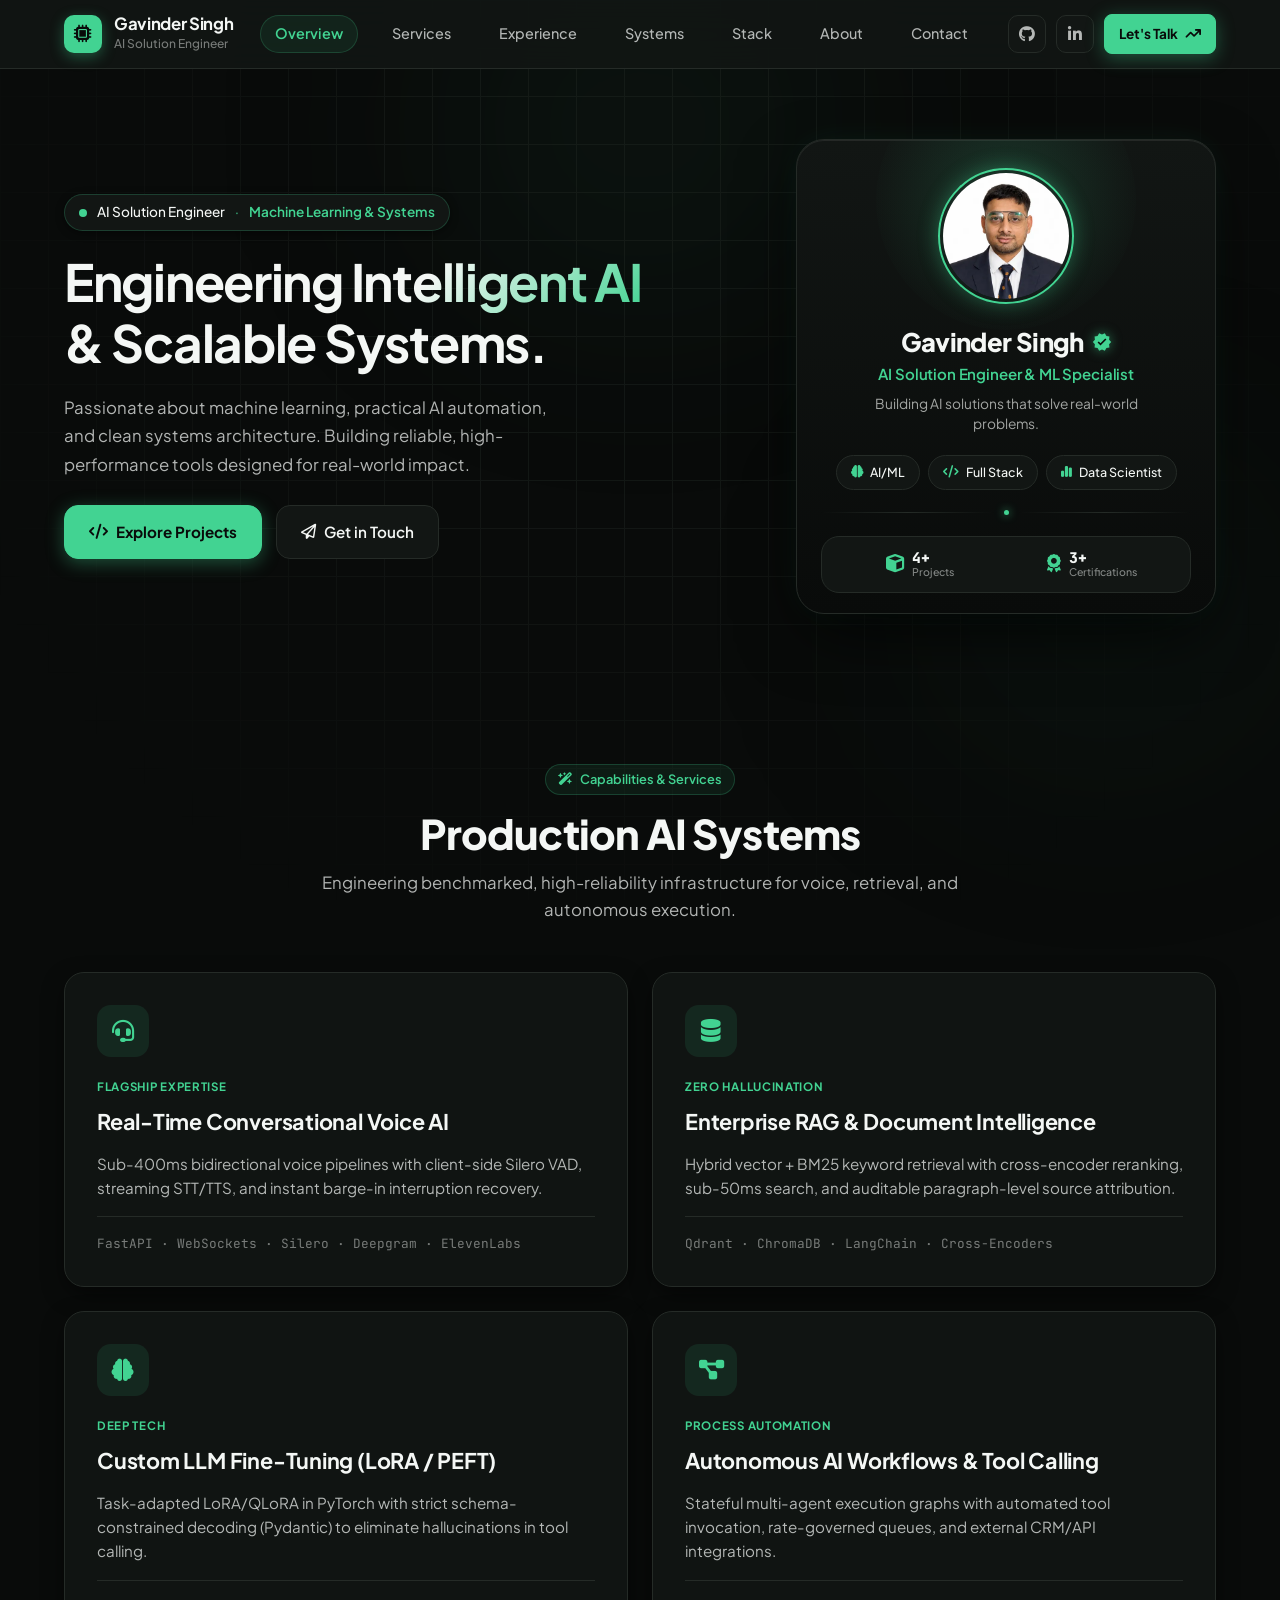
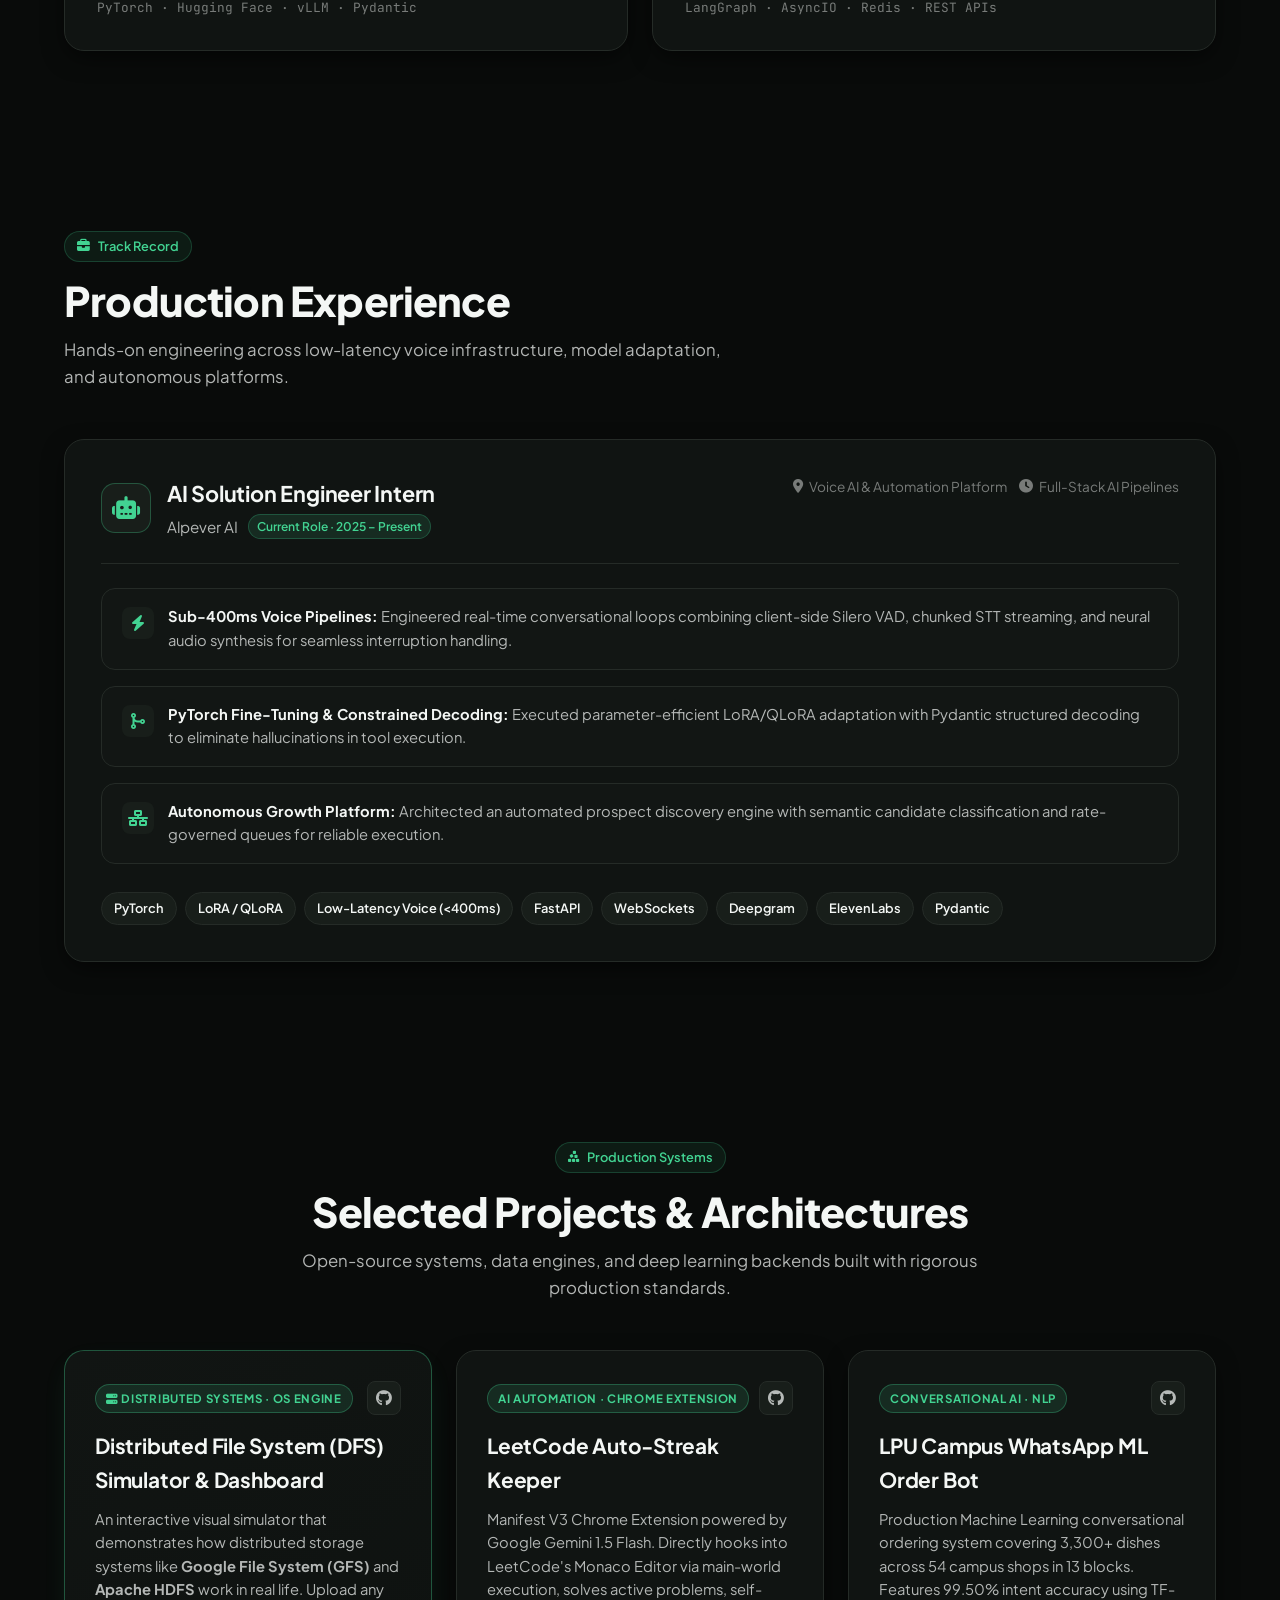
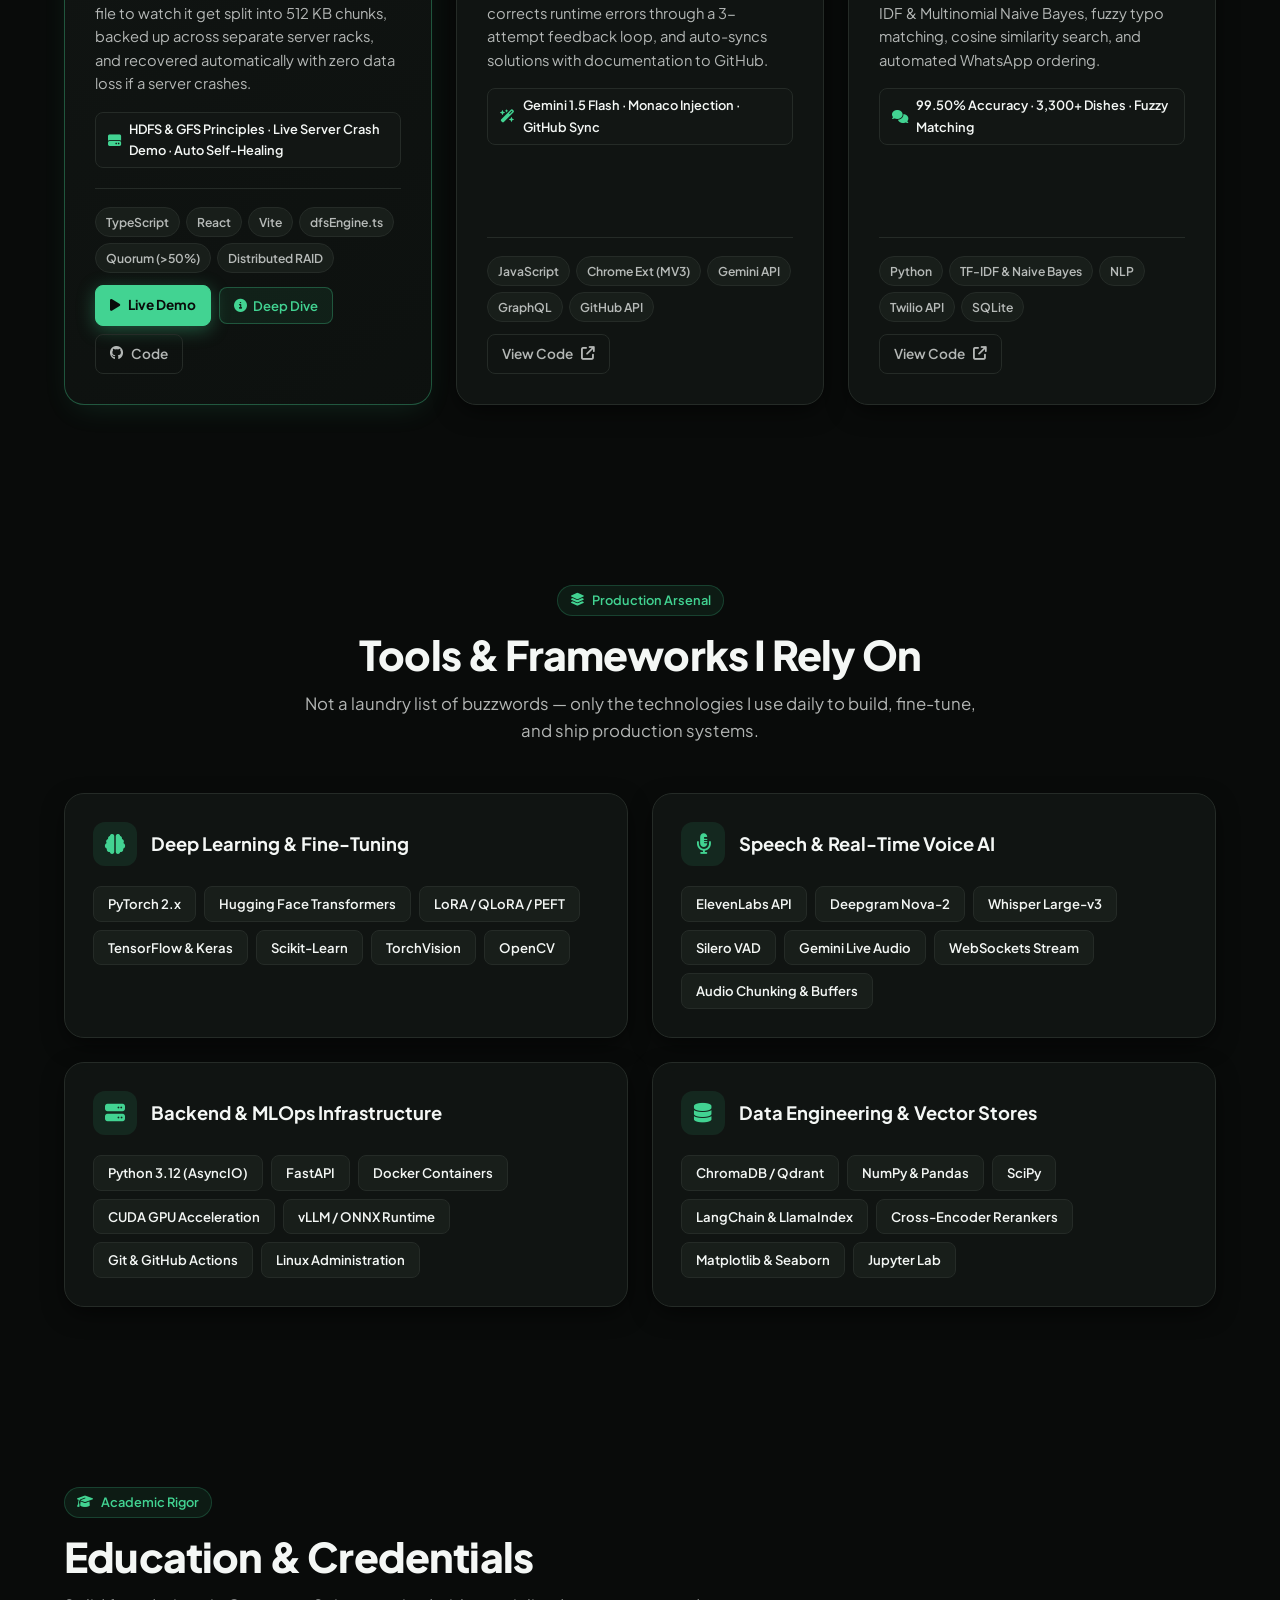
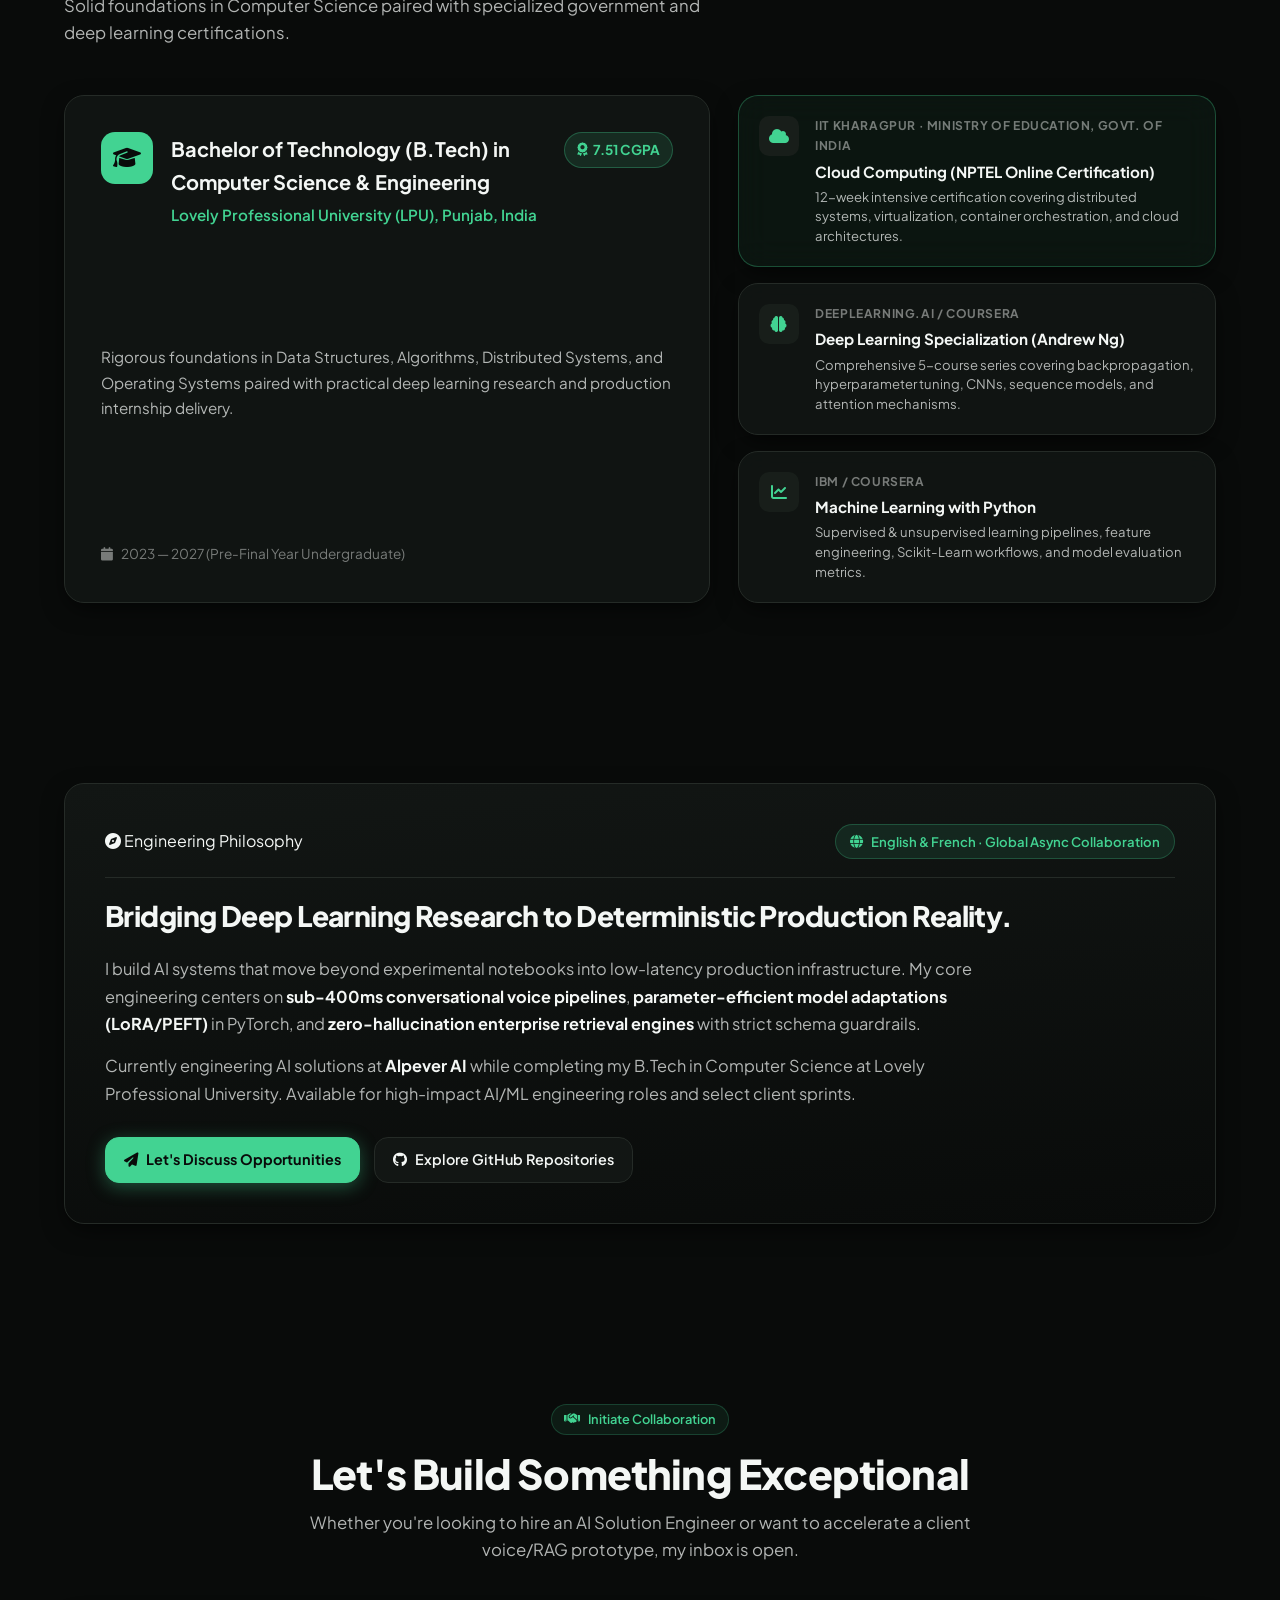
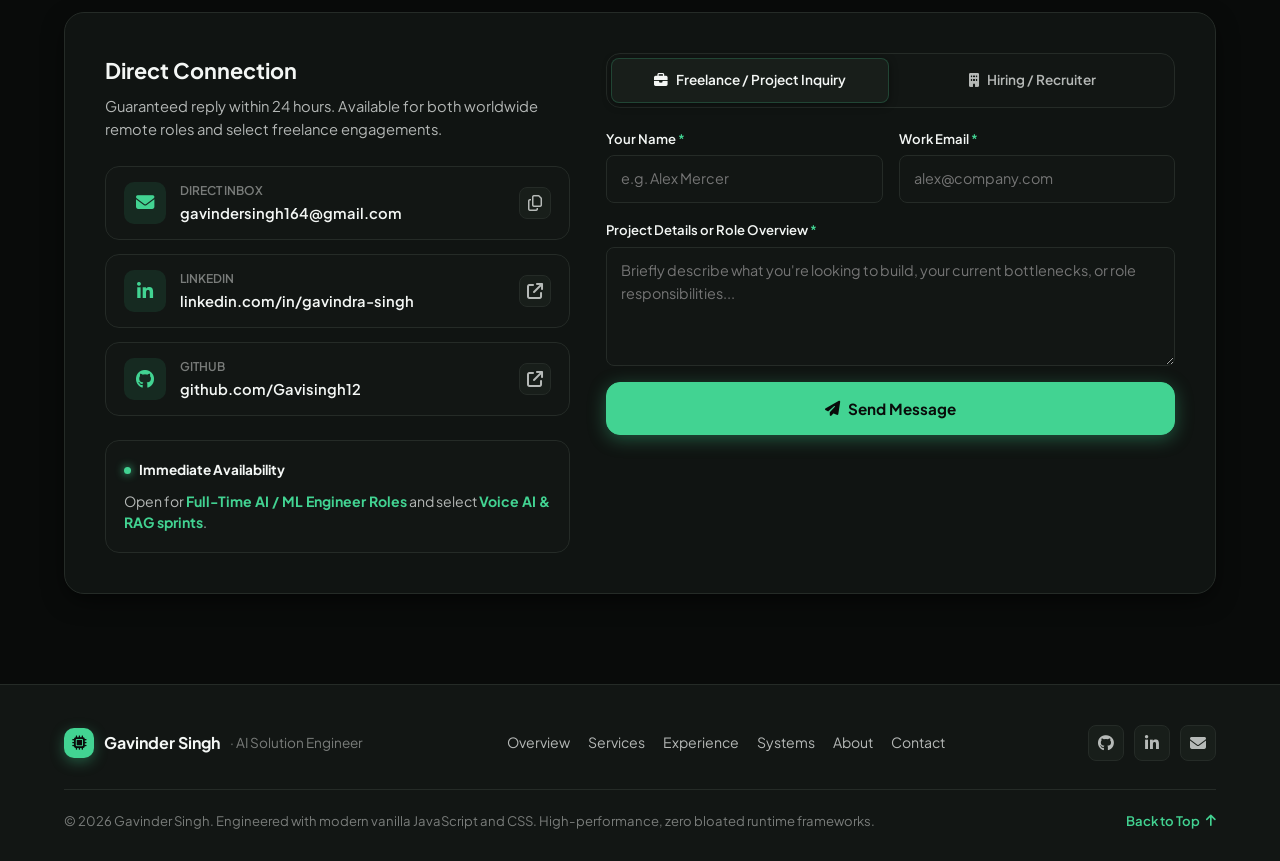
==== commit d6d9215a: "feat: showcase Distributed File System (DFS) project as flagship #1 with deep-dive modal" ====
--- a/index.html
+++ b/index.html
@@ -32,7 +32,7 @@
   <link rel="stylesheet" href="https://cdnjs.cloudflare.com/ajax/libs/font-awesome/6.5.1/css/all.min.css" />
 
   <!-- Primary Stylesheet -->
-  <link rel="stylesheet" href="style.css?v=5.0" />
+  <link rel="stylesheet" href="style.css?v=6.0" />
 </head>
 
 <body>
@@ -122,7 +122,8 @@
 
           <!-- Value Proposition Description -->
           <p class="hero-description">
-            Passionate about machine learning, practical AI automation, and clean systems architecture. Building reliable, high-performance tools designed for real-world impact.
+            Passionate about machine learning, practical AI automation, and clean systems architecture. Building
+            reliable, high-performance tools designed for real-world impact.
           </p>
 
           <!-- Core Call to Actions -->
@@ -164,7 +165,8 @@
                 <div class="showcase-identity">
                   <h2 class="showcase-name">
                     <span>Gavinder Singh</span>
-                    <svg class="showcase-verified-badge" viewBox="0 0 24 24" width="20" height="20" aria-label="Verified">
+                    <svg class="showcase-verified-badge" viewBox="0 0 24 24" width="20" height="20"
+                      aria-label="Verified">
                       <path fill="#42D392"
                         d="m8.6 22.5-1.9-3.2-3.6-.8.4-3.7L1 12l2.5-2.8-.4-3.7 3.6-.8 1.9-3.2L12 2.9l3.4-1.4 1.9 3.2 3.6.8-.4 3.7L23 12l-2.5 2.8.4 3.7-3.6.8-1.9 3.2-3.4-1.4-3.4 1.4z" />
                       <path fill="#090B0A" d="m10.2 16.2-3.5-3.5 1.4-1.4 2.1 2.1 5.7-5.7 1.4 1.4-7.1 7.1z" />
@@ -234,7 +236,8 @@
                       <h3 class="back-box-title">About Me</h3>
                     </div>
                     <p class="back-box-text">
-                      Passionate about building practical AI systems, exploring machine learning, and turning real-world ideas into working products.
+                      Passionate about building practical AI systems, exploring machine learning, and turning real-world
+                      ideas into working products.
                     </p>
                   </div>
 
@@ -497,14 +500,66 @@
 
         <div class="projects-grid" id="projectsGrid">
 
-          <!-- Project 1: LeetCode Auto-Streak Keeper (Chrome Extension) -->
+          <!-- Project 1 (Flagship): Distributed File System (DFS) Simulator & Management Dashboard -->
+          <article class="project-card glass-panel featured-flagship">
+            <div class="project-card-top">
+              <span class="project-tag-pill flagship">
+                <i class="fa-solid fa-server"></i> DISTRIBUTED SYSTEMS · OS ENGINE
+              </span>
+              <div class="project-links">
+                <a href="https://github.com/Gavisingh12/os-project" target="_blank" rel="noopener noreferrer"
+                  class="proj-icon-btn" title="View Source on GitHub" aria-label="GitHub Source">
+                  <i class="fa-brands fa-github"></i>
+                </a>
+              </div>
+            </div>
+
+            <h3 class="project-card-title">Distributed File System (DFS) Simulator &amp; Dashboard</h3>
+            <p class="project-card-desc">
+              An interactive visual simulator that demonstrates how distributed storage systems like <strong>Google File System (GFS)</strong> and <strong>Apache HDFS</strong> work in real life. Upload any file to watch it get split into 512 KB chunks, backed up across separate server racks, and recovered automatically with zero data loss if a server crashes.
+            </p>
+
+            <div class="project-metric-pill">
+              <i class="fa-solid fa-hard-drive"></i>
+              <span>HDFS &amp; GFS Principles · Live Server Crash Demo · Auto Self-Healing</span>
+            </div>
+
+            <div class="project-card-bottom">
+              <div class="project-tech-tags">
+                <span class="tag">TypeScript</span>
+                <span class="tag">React</span>
+                <span class="tag">Vite</span>
+                <span class="tag">dfsEngine.ts</span>
+                <span class="tag">Quorum (&gt;50%)</span>
+                <span class="tag">Distributed RAID</span>
+              </div>
+              <div class="project-btn-group">
+                <a href="https://os-project-phi.vercel.app/" target="_blank" rel="noopener noreferrer"
+                  class="btn btn-sm btn-primary">
+                  <i class="fa-solid fa-play"></i>
+                  <span>Live Demo</span>
+                </a>
+                <button type="button" class="btn btn-sm btn-info-modal" id="openDfsInfoBtn"
+                  aria-label="Explore DFS Architecture &amp; OS Concepts" aria-haspopup="dialog">
+                  <i class="fa-solid fa-circle-info"></i>
+                  <span>Deep Dive</span>
+                </button>
+                <a href="https://github.com/Gavisingh12/os-project" target="_blank" rel="noopener noreferrer"
+                  class="btn btn-sm btn-outline" title="View Repository on GitHub">
+                  <i class="fa-brands fa-github"></i>
+                  <span>Code</span>
+                </a>
+              </div>
+            </div>
+          </article>
+
+          <!-- Project 2: LeetCode Auto-Streak Keeper (Chrome Extension) -->
           <article class="project-card glass-panel">
             <div class="project-card-top">
               <span class="project-tag-pill flagship">AI AUTOMATION · CHROME EXTENSION</span>
               <div class="project-links">
-                <a href="https://github.com/Gavisingh12/code_extension" target="_blank"
-                  rel="noopener noreferrer" class="proj-icon-btn" title="View Source on GitHub"
-                  aria-label="GitHub Source">
+                <a href="https://github.com/Gavisingh12/code_extension" target="_blank" rel="noopener noreferrer"
+                  class="proj-icon-btn" title="View Source on GitHub" aria-label="GitHub Source">
                   <i class="fa-brands fa-github"></i>
                 </a>
               </div>
@@ -512,7 +567,9 @@
 
             <h3 class="project-card-title">LeetCode Auto-Streak Keeper</h3>
             <p class="project-card-desc">
-              Manifest V3 Chrome Extension powered by Google Gemini 1.5 Flash. Directly hooks into LeetCode's Monaco Editor via main-world execution, solves active problems, self-corrects runtime errors through a 3-attempt feedback loop, and auto-syncs solutions with documentation to GitHub.
+              Manifest V3 Chrome Extension powered by Google Gemini 1.5 Flash. Directly hooks into LeetCode's Monaco
+              Editor via main-world execution, solves active problems, self-corrects runtime errors through a 3-attempt
+              feedback loop, and auto-syncs solutions with documentation to GitHub.
             </p>
 
             <div class="project-metric-pill">
@@ -528,22 +585,21 @@
                 <span class="tag">GraphQL</span>
                 <span class="tag">GitHub API</span>
               </div>
-              <a href="https://github.com/Gavisingh12/code_extension" target="_blank"
-                rel="noopener noreferrer" class="btn btn-sm btn-outline">
+              <a href="https://github.com/Gavisingh12/code_extension" target="_blank" rel="noopener noreferrer"
+                class="btn btn-sm btn-outline">
                 <span>View Code</span>
                 <i class="fa-solid fa-arrow-up-right-from-square"></i>
               </a>
             </div>
           </article>
 
-          <!-- Project 2: LPU Cafe & Shop ML WhatsApp Order Bot -->
+          <!-- Project 3: LPU Cafe & Shop ML WhatsApp Order Bot -->
           <article class="project-card glass-panel">
             <div class="project-card-top">
               <span class="project-tag-pill flagship">CONVERSATIONAL AI · NLP</span>
               <div class="project-links">
-                <a href="https://github.com/Gavisingh12/chatwhatsapp" target="_blank"
-                  rel="noopener noreferrer" class="proj-icon-btn" title="View Source on GitHub"
-                  aria-label="GitHub Source">
+                <a href="https://github.com/Gavisingh12/chatwhatsapp" target="_blank" rel="noopener noreferrer"
+                  class="proj-icon-btn" title="View Source on GitHub" aria-label="GitHub Source">
                   <i class="fa-brands fa-github"></i>
                 </a>
               </div>
@@ -551,7 +607,9 @@
 
             <h3 class="project-card-title">LPU Campus WhatsApp ML Order Bot</h3>
             <p class="project-card-desc">
-              Production Machine Learning conversational ordering system covering 3,300+ dishes across 54 campus shops in 13 blocks. Features 99.50% intent accuracy using TF-IDF &amp; Multinomial Naive Bayes, fuzzy typo matching, cosine similarity search, and automated WhatsApp ordering.
+              Production Machine Learning conversational ordering system covering 3,300+ dishes across 54 campus shops
+              in 13 blocks. Features 99.50% intent accuracy using TF-IDF &amp; Multinomial Naive Bayes, fuzzy typo
+              matching, cosine similarity search, and automated WhatsApp ordering.
             </p>
 
             <div class="project-metric-pill">
@@ -567,47 +625,8 @@
                 <span class="tag">Twilio API</span>
                 <span class="tag">SQLite</span>
               </div>
-              <a href="https://github.com/Gavisingh12/chatwhatsapp" target="_blank"
-                rel="noopener noreferrer" class="btn btn-sm btn-outline">
-                <span>View Code</span>
-                <i class="fa-solid fa-arrow-up-right-from-square"></i>
-              </a>
-            </div>
-          </article>
-
-          <!-- Project 3: Distributed OS File System & Node Cluster -->
-          <article class="project-card glass-panel">
-            <div class="project-card-top">
-              <span class="project-tag-pill flagship">DISTRIBUTED SYSTEMS · OS</span>
-              <div class="project-links">
-                <a href="https://github.com/Gavisingh12/os-project" target="_blank"
-                  rel="noopener noreferrer" class="proj-icon-btn" title="View Source on GitHub"
-                  aria-label="GitHub Source">
-                  <i class="fa-brands fa-github"></i>
-                </a>
-              </div>
-            </div>
-
-            <h3 class="project-card-title">Distributed OS File System &amp; Cluster</h3>
-            <p class="project-card-desc">
-              Interactive distributed operating system storage node simulator. Features virtual cluster node lifecycle management, heartbeat monitoring, dynamic file chunk partitioning, automated replication across nodes, and real-time state synchronization with Supabase.
-            </p>
-
-            <div class="project-metric-pill">
-              <i class="fa-solid fa-hard-drive"></i>
-              <span>Node Clustering · Chunk Replication · Realtime DB</span>
-            </div>
-
-            <div class="project-card-bottom">
-              <div class="project-tech-tags">
-                <span class="tag">TypeScript</span>
-                <span class="tag">React</span>
-                <span class="tag">Vite</span>
-                <span class="tag">Supabase Realtime</span>
-                <span class="tag">Tailwind</span>
-              </div>
-              <a href="https://github.com/Gavisingh12/os-project" target="_blank"
-                rel="noopener noreferrer" class="btn btn-sm btn-outline">
+              <a href="https://github.com/Gavisingh12/chatwhatsapp" target="_blank" rel="noopener noreferrer"
+                class="btn btn-sm btn-outline">
                 <span>View Code</span>
                 <i class="fa-solid fa-arrow-up-right-from-square"></i>
               </a>
@@ -1041,6 +1060,298 @@
     </div>
   </footer>
 
+  <!-- =========================================================================
+       DFS ARCHITECTURE & OS CONCEPTS DEEP-DIVE MODAL (HDFS / GFS Simulator)
+  ========================================================================== -->
+  <div class="dfs-modal-backdrop" id="dfsModalBackdrop" role="dialog" aria-modal="true" aria-labelledby="dfsModalTitle" hidden>
+    <div class="dfs-modal-container glass-panel">
+      <!-- Modal Header -->
+      <div class="dfs-modal-header">
+        <div class="dfs-modal-header-info">
+          <div class="dfs-modal-badge">
+            <span class="live-dot"></span>
+            <span>Operating Systems Architecture Deep-Dive</span>
+            <span class="badge-sep">·</span>
+            <span class="dfs-pill-hdfs">HDFS &amp; GFS Principles</span>
+          </div>
+          <h2 class="dfs-modal-title" id="dfsModalTitle">
+            Distributed File System (DFS) Simulator &amp; Management Dashboard
+          </h2>
+          <p class="dfs-modal-subtitle">
+            An interactive guide to how large distributed systems (like Google File System &amp; Apache Hadoop) store, protect, and self-heal files across multiple servers.
+          </p>
+        </div>
+        <button type="button" class="dfs-modal-close-btn" id="closeDfsModalBtn" aria-label="Close Architecture Modal">
+          <i class="fa-solid fa-xmark"></i>
+        </button>
+      </div>
+
+      <!-- Modal Body (Scrollable) -->
+      <div class="dfs-modal-body">
+
+        <!-- 1. High-Level Analogy / The Big Picture -->
+        <div class="dfs-analogy-box">
+          <div class="dfs-analogy-icon">
+            <i class="fa-solid fa-lightbulb"></i>
+          </div>
+          <div class="dfs-analogy-content">
+            <h3>How Distributed Storage Works (In Simple Terms)</h3>
+            <p>
+              On a regular computer, a file lives on a <strong>single hard drive</strong>. If that disk crashes or the machine loses power, the file is lost or inaccessible.
+            </p>
+            <p>
+              In a <strong>Distributed File System (like Google File System or Apache HDFS)</strong>, large files are sliced into smaller <strong>blocks (chunks)</strong> and stored on multiple physical servers across separate server racks (<code>Rack-Alpha</code> &amp; <code>Rack-Beta</code>). A central coordinator (<strong>NameNode</strong>) keeps track of everything. Even if an entire server crashes or a power switch fails, your files stay 100% safe, accessible, and <strong>automatically self-healed</strong> from backup copies.
+            </p>
+          </div>
+        </div>
+
+        <!-- 2. Step-by-Step Internal Engine Workflow -->
+        <div class="dfs-section-wrap">
+          <h3 class="dfs-section-heading">
+            <i class="fa-solid fa-gears"></i>
+            <span>How the System Works Step-by-Step (<code>dfsEngine.ts</code>)</span>
+          </h3>
+          <div class="dfs-workflow-steps">
+
+            <div class="dfs-step-card">
+              <span class="dfs-step-badge">STEP 01</span>
+              <div class="dfs-step-info">
+                <div class="dfs-step-header">
+                  <h4 class="dfs-step-title">Splitting Files into Chunks &amp; Checking Integrity</h4>
+                  <span class="dfs-step-tag">File Partitioning</span>
+                </div>
+                <p class="dfs-step-desc">
+                  When you upload a file, the system cuts it into smaller <strong>512 KB blocks</strong>. Each block gets a unique hash (checksum) so any file corruption or transmission error is caught immediately.
+                </p>
+              </div>
+            </div>
+
+            <div class="dfs-step-card">
+              <span class="dfs-step-badge">STEP 02</span>
+              <div class="dfs-step-info">
+                <div class="dfs-step-header">
+                  <h4 class="dfs-step-title">Saving Copies Across Different Racks (Rack Awareness)</h4>
+                  <span class="dfs-step-tag">Fault Domains</span>
+                </div>
+                <p class="dfs-step-desc">
+                  Every block is copied <strong>2 to 3 times</strong> and stored across separate server racks (<strong>Rack-Alpha</strong> &amp; <strong>Rack-Beta</strong>). If an entire rack loses power or a network switch fails, your files remain completely safe on another rack.
+                </p>
+              </div>
+            </div>
+
+            <div class="dfs-step-card">
+              <span class="dfs-step-badge">STEP 03</span>
+              <div class="dfs-step-info">
+                <div class="dfs-step-header">
+                  <h4 class="dfs-step-title">Master Coordinator &amp; Worker Storage Nodes</h4>
+                  <span class="dfs-step-tag">Inode Separation</span>
+                </div>
+                <p class="dfs-step-desc">
+                  The <strong>Master (NameNode)</strong> tracks where each block lives using an Inode table, while <strong>Worker Nodes (DataNodes)</strong> actually store the data blocks and send heartbeats every 3 seconds to confirm they are online.
+                </p>
+              </div>
+            </div>
+
+            <div class="dfs-step-card">
+              <span class="dfs-step-badge">STEP 04</span>
+              <div class="dfs-step-info">
+                <div class="dfs-step-header">
+                  <h4 class="dfs-step-title">Simulating Server Crashes &amp; Quorum Health</h4>
+                  <span class="dfs-step-tag">High Availability</span>
+                </div>
+                <p class="dfs-step-desc">
+                  You can simulate server crashes anytime by switching nodes <strong>Offline</strong> with the live power buttons. Your files still open and download smoothly as long as at least one copy is alive, while a strict <strong>&gt;50% majority quorum</strong> protects data integrity.
+                </p>
+              </div>
+            </div>
+
+            <div class="dfs-step-card">
+              <span class="dfs-step-badge">STEP 05</span>
+              <div class="dfs-step-info">
+                <div class="dfs-step-header">
+                  <h4 class="dfs-step-title">Automatic Self-Healing &amp; Disk Balancing</h4>
+                  <span class="dfs-step-tag">Self-Repair &amp; Load Leveling</span>
+                </div>
+                <p class="dfs-step-desc">
+                  If a server goes down for good, clicking <strong>Self-Heal</strong> automatically copies the missing chunks onto healthy servers. The <strong>Rebalance</strong> button then spreads the storage load evenly so no single disk gets overloaded.
+                </p>
+              </div>
+            </div>
+
+          </div>
+        </div>
+
+        <!-- 3. Operating System (OS) Concepts Table -->
+        <div class="dfs-section-wrap">
+          <h3 class="dfs-section-heading">
+            <i class="fa-solid fa-microchip"></i>
+            <span>Operating Systems (OS) Concepts Implemented</span>
+          </h3>
+          <div class="dfs-concept-grid">
+
+            <div class="dfs-concept-card">
+              <div class="dfs-concept-head">
+                <div class="dfs-concept-icon"><i class="fa-solid fa-folder-tree"></i></div>
+                <h4 class="dfs-concept-title">1. Inode Architecture</h4>
+              </div>
+              <div class="dfs-concept-theory">OS: Linux/Unix ext4 Inode table separated from data blocks</div>
+              <p class="dfs-concept-desc">
+                NameNode maintains a centralized Inode table. When a user requests a file, the NameNode delivers block location pointers (IPs &amp; chunk IDs) rather than streaming raw disk data.
+              </p>
+            </div>
+
+            <div class="dfs-concept-card">
+              <div class="dfs-concept-head">
+                <div class="dfs-concept-icon"><i class="fa-solid fa-cubes"></i></div>
+                <h4 class="dfs-concept-title">2. Block-Level Chunking</h4>
+              </div>
+              <div class="dfs-concept-theory">OS: Fixed 4KB disk sectors avoiding internal fragmentation</div>
+              <p class="dfs-concept-desc">
+                Large files are partitioned into uniform 512 KB logical chunks. This allows a 100 GB file to be concurrently distributed across four 25 GB storage nodes with zero waste.
+              </p>
+            </div>
+
+            <div class="dfs-concept-card">
+              <div class="dfs-concept-head">
+                <div class="dfs-concept-icon"><i class="fa-solid fa-shield-halved"></i></div>
+                <h4 class="dfs-concept-title">3. Distributed RAID Redundancy</h4>
+              </div>
+              <div class="dfs-concept-theory">OS: RAID-1 / RAID-5 disk mirroring across physical disks</div>
+              <p class="dfs-concept-desc">
+                Multi-replica redundancy (2x/3x) stores copies across distinct physical servers, guaranteeing zero data loss even during hardware motherboard or disk failures.
+              </p>
+            </div>
+
+            <div class="dfs-concept-card">
+              <div class="dfs-concept-head">
+                <div class="dfs-concept-icon"><i class="fa-solid fa-heart-pulse"></i></div>
+                <h4 class="dfs-concept-title">4. Heartbeat &amp; Liveness Probing</h4>
+              </div>
+              <div class="dfs-concept-theory">OS: Kernel watchdog timer &amp; process hang monitoring</div>
+              <p class="dfs-concept-desc">
+                Every DataNode sends a periodic 3000ms heartbeat to the NameNode coordinator. Missed heartbeats instantly flag the node as offline and initiate failover.
+              </p>
+            </div>
+
+            <div class="dfs-concept-card">
+              <div class="dfs-concept-head">
+                <div class="dfs-concept-icon"><i class="fa-solid fa-scale-balanced"></i></div>
+                <h4 class="dfs-concept-title">5. Quorum Consensus</h4>
+              </div>
+              <div class="dfs-concept-theory">OS: Distributed mutex &amp; consensus protocols (Paxos / Raft)</div>
+              <p class="dfs-concept-desc">
+                Cluster requires a strict &gt;50% majority quorum (Nodes/2 + 1). If majority nodes drop offline, cluster enters safe degraded mode to eliminate split-brain data corruption.
+              </p>
+            </div>
+
+            <div class="dfs-concept-card">
+              <div class="dfs-concept-head">
+                <div class="dfs-concept-icon"><i class="fa-solid fa-server"></i></div>
+                <h4 class="dfs-concept-title">6. Rack Awareness &amp; Failure Zones</h4>
+              </div>
+              <div class="dfs-concept-theory">OS: Fault isolation domains in high-availability clusters</div>
+              <p class="dfs-concept-desc">
+                DataNodes are segregated into Rack-Alpha and Rack-Beta. Chunk replicas are intentionally placed on alternate racks to survive full rack power switch disconnections.
+              </p>
+            </div>
+
+            <div class="dfs-concept-card" style="grid-column: 1 / -1;">
+              <div class="dfs-concept-head">
+                <div class="dfs-concept-icon"><i class="fa-solid fa-wand-magic-sparkles"></i></div>
+                <h4 class="dfs-concept-title">7. Self-Healing &amp; Disk Rebalancing</h4>
+              </div>
+              <div class="dfs-concept-theory">OS: Autonomic computing, garbage collection, and disk defragmentation</div>
+              <p class="dfs-concept-desc">
+                Under-replicated chunks from crashed servers are automatically re-cloned to healthy nodes. The cluster rebalance algorithm minimizes storage variance across disks to prevent hot-spot exhaustion.
+              </p>
+            </div>
+
+          </div>
+        </div>
+
+        <!-- 4. Data Structures & Algorithms Complexity Matrix -->
+        <div class="dfs-section-wrap">
+          <h3 class="dfs-section-heading">
+            <i class="fa-solid fa-code"></i>
+            <span>Data Structures &amp; Algorithms (DSA) Matrix</span>
+          </h3>
+          <div class="dfs-dsa-wrap">
+            <table class="dfs-dsa-table">
+              <thead>
+                <tr>
+                  <th>DSA Concept</th>
+                  <th>DFS Implementation in Engine</th>
+                  <th>Time Complexity</th>
+                </tr>
+              </thead>
+              <tbody>
+                <tr>
+                  <td><strong>Hash Maps / Lookup Tables</strong></td>
+                  <td>Inode Table &amp; Node ID registry (<code>nodeMap[id]</code>) for instantaneous chunk location discovery.</td>
+                  <td><span class="dfs-complexity-chip">O(1)</span></td>
+                </tr>
+                <tr>
+                  <td><strong>Linear Arrays &amp; Chunk Indexing</strong></td>
+                  <td>Storing chunks in <code>FileChunk[]</code> with <code>chunkIndex</code>; stitched in exact sequential order during file downloads.</td>
+                  <td><span class="dfs-complexity-chip">O(N)</span></td>
+                </tr>
+                <tr>
+                  <td><strong>Greedy Optimization</strong></td>
+                  <td>Block placement &amp; cluster rebalancing: dynamically selects nodes with lowest storage utilization (<code>min(used/total)</code>).</td>
+                  <td><span class="dfs-complexity-chip">O(K log K)</span></td>
+                </tr>
+                <tr>
+                  <td><strong>Set Theory &amp; Intersection</strong></td>
+                  <td>Detecting under-replicated files by computing set intersection between target replica requirements and active online nodes.</td>
+                  <td><span class="dfs-complexity-chip">O(F × R)</span></td>
+                </tr>
+                <tr>
+                  <td><strong>Polynomial Rolling Checksum</strong></td>
+                  <td>Bit-level data integrity verification to detect bit rot and payload tampering.</td>
+                  <td><span class="dfs-complexity-chip">O(S)</span></td>
+                </tr>
+                <tr>
+                  <td><strong>2-Level N-ary Tree Hierarchy</strong></td>
+                  <td>Master NameNode (Root) → Racks (Internal Nodes) → DataNodes (Leaves).</td>
+                  <td><span class="dfs-complexity-chip">O(V + E)</span></td>
+                </tr>
+                <tr>
+                  <td><strong>Observer Pattern (Pub-Sub)</strong></td>
+                  <td>Asynchronous event bus broadcasting DFS state changes across reactive React dashboard components.</td>
+                  <td><span class="dfs-complexity-chip">Event Dispatch</span></td>
+                </tr>
+              </tbody>
+            </table>
+          </div>
+        </div>
+
+      </div>
+
+      <!-- Modal Footer -->
+      <div class="dfs-modal-footer">
+        <div class="dfs-footer-status">
+          <span class="live-dot"></span>
+          <span>Simulator Deployed &amp; Live on Vercel</span>
+        </div>
+        <div class="dfs-footer-links">
+          <a href="https://os-project-phi.vercel.app/" target="_blank" rel="noopener noreferrer"
+            class="btn btn-primary btn-sm">
+            <i class="fa-solid fa-play"></i>
+            <span>Launch Live DFS Simulator</span>
+          </a>
+          <a href="https://github.com/Gavisingh12/os-project" target="_blank" rel="noopener noreferrer"
+            class="btn btn-outline btn-sm">
+            <i class="fa-brands fa-github"></i>
+            <span>View Source Code</span>
+          </a>
+          <button type="button" class="btn btn-secondary btn-sm" id="closeDfsModalFooterBtn">
+            <span>Close</span>
+          </button>
+        </div>
+      </div>
+    </div>
+  </div>
+
   <!-- Interactive Toast Notification -->
   <div class="toast-wrapper" id="toastNotification" role="alert" aria-live="polite">
     <div class="toast-card glass-panel">
@@ -1050,7 +1361,7 @@
   </div>
 
   <!-- Primary Application Script -->
-  <script src="script.js?v=4.0"></script>
+  <script src="script.js?v=5.0"></script>
 </body>
 
 </html>
--- a/style.css
+++ b/style.css
@@ -1411,6 +1411,85 @@
   background: var(--bg-surface-elevated);
   border: 1px solid var(--border-subtle);
   color: var(--text-secondary);
+}
+
+/* ─── Flagship Project Card & Custom Actions ─────────────────────────────── */
+.project-card.featured-flagship {
+  border-color: rgba(66, 211, 146, 0.35);
+  background: linear-gradient(145deg, rgba(18, 22, 20, 0.95), rgba(13, 17, 15, 0.98));
+  box-shadow: 0 10px 30px -10px rgba(66, 211, 146, 0.15);
+  position: relative;
+}
+.project-card.featured-flagship:hover {
+  border-color: var(--accent-primary);
+  box-shadow: 0 16px 40px -10px rgba(66, 211, 146, 0.3);
+}
+.project-tags-wrap {
+  display: flex;
+  align-items: center;
+  gap: 8px;
+  flex-wrap: wrap;
+}
+.live-status-chip {
+  display: inline-flex;
+  align-items: center;
+  gap: 6px;
+  font-size: 0.7rem;
+  font-weight: 700;
+  color: var(--accent-primary);
+  background: rgba(66, 211, 146, 0.12);
+  border: 1px solid rgba(66, 211, 146, 0.3);
+  padding: 3px 9px;
+  border-radius: var(--radius-full);
+}
+.live-dot {
+  width: 7px;
+  height: 7px;
+  border-radius: 50%;
+  background: var(--accent-primary);
+  box-shadow: 0 0 6px var(--accent-primary);
+  animation: live-pulse 2s infinite ease-in-out;
+}
+@keyframes live-pulse {
+  0%, 100% { opacity: 1; transform: scale(1); }
+  50% { opacity: 0.35; transform: scale(0.8); }
+}
+.proj-icon-btn.live-accent {
+  background: rgba(66, 211, 146, 0.15);
+  border-color: rgba(66, 211, 146, 0.35);
+  color: var(--accent-primary);
+}
+.proj-icon-btn.live-accent:hover {
+  background: var(--accent-primary);
+  color: #090B0A;
+  box-shadow: 0 0 12px rgba(66, 211, 146, 0.4);
+}
+.project-btn-group {
+  display: flex;
+  align-items: center;
+  gap: 8px;
+  flex-wrap: wrap;
+}
+.btn-info-modal {
+  background: rgba(66, 211, 146, 0.08);
+  color: var(--accent-primary);
+  border: 1px solid rgba(66, 211, 146, 0.3);
+  padding: 7px 14px;
+  border-radius: var(--radius-sm);
+  font-size: 0.82rem;
+  font-weight: 600;
+  display: inline-flex;
+  align-items: center;
+  gap: 6px;
+  cursor: pointer;
+  transition: all var(--trans-fast);
+}
+.btn-info-modal:hover {
+  background: rgba(66, 211, 146, 0.2);
+  border-color: var(--accent-primary);
+  color: #ffffff;
+  transform: translateY(-1px);
+  box-shadow: 0 4px 14px rgba(66, 211, 146, 0.25);
 }
 
 /* ─── SECTION 6: TECH STACK MATRIX ───────────────────────────────────────── */
@@ -2169,3 +2248,464 @@
     grid-template-columns: 1fr;
   }
 }
+
+/* ==========================================================================
+   DFS ARCHITECTURE & OS CONCEPTS MODAL (APACHE HDFS / GFS DEEP-DIVE)
+========================================================================== */
+.dfs-modal-backdrop {
+  position: fixed;
+  inset: 0;
+  z-index: 99999;
+  background: rgba(4, 6, 5, 0.88);
+  backdrop-filter: blur(14px);
+  -webkit-backdrop-filter: blur(14px);
+  display: flex;
+  align-items: center;
+  justify-content: center;
+  padding: 24px 16px;
+  opacity: 0;
+  pointer-events: none;
+  transition: opacity 0.25s cubic-bezier(0.16, 1, 0.3, 1);
+}
+.dfs-modal-backdrop.is-open {
+  opacity: 1;
+  pointer-events: auto;
+}
+.dfs-modal-container {
+  background: #0D110F;
+  border: 1px solid #252B27;
+  border-radius: 20px;
+  width: 100%;
+  max-width: 980px;
+  max-height: 90vh;
+  display: flex;
+  flex-direction: column;
+  box-shadow: 0 25px 60px rgba(0, 0, 0, 0.85), 0 0 35px rgba(66, 211, 146, 0.15);
+  transform: translateY(20px) scale(0.97);
+  transition: transform 0.25s cubic-bezier(0.16, 1, 0.3, 1);
+  overflow: hidden;
+}
+.dfs-modal-backdrop.is-open .dfs-modal-container {
+  transform: translateY(0) scale(1);
+}
+.dfs-modal-header {
+  display: flex;
+  align-items: flex-start;
+  justify-content: space-between;
+  gap: 16px;
+  padding: 24px 28px 20px;
+  border-bottom: 1px solid #202622;
+  background: #121714;
+}
+.dfs-modal-header-info {
+  flex: 1;
+}
+.dfs-modal-badge {
+  display: inline-flex;
+  align-items: center;
+  gap: 8px;
+  font-size: 0.75rem;
+  font-weight: 700;
+  text-transform: uppercase;
+  letter-spacing: 0.06em;
+  color: var(--accent-primary);
+  background: rgba(66, 211, 146, 0.1);
+  border: 1px solid rgba(66, 211, 146, 0.25);
+  padding: 4px 10px;
+  border-radius: var(--radius-full);
+  margin-bottom: 10px;
+}
+.dfs-pill-hdfs {
+  color: #F4F7F5;
+}
+.dfs-modal-title {
+  font-size: clamp(1.3rem, 2.2vw, 1.65rem);
+  font-weight: 800;
+  color: #F4F7F5;
+  letter-spacing: -0.02em;
+  line-height: 1.25;
+  margin-bottom: 6px;
+}
+.dfs-modal-subtitle {
+  font-size: 0.92rem;
+  color: #A1ABA4;
+  line-height: 1.5;
+}
+.dfs-modal-close-btn {
+  width: 38px;
+  height: 38px;
+  border-radius: 10px;
+  background: #181F1B;
+  border: 1px solid #28322B;
+  color: #A1ABA4;
+  display: flex;
+  align-items: center;
+  justify-content: center;
+  font-size: 1.1rem;
+  cursor: pointer;
+  transition: all var(--trans-fast);
+  flex-shrink: 0;
+}
+.dfs-modal-close-btn:hover {
+  color: #fff;
+  background: #253029;
+  border-color: var(--accent-primary);
+  transform: rotate(90deg);
+}
+
+.dfs-modal-body {
+  padding: 28px;
+  overflow-y: auto;
+  display: flex;
+  flex-direction: column;
+  gap: 32px;
+}
+.dfs-modal-body::-webkit-scrollbar {
+  width: 6px;
+}
+.dfs-modal-body::-webkit-scrollbar-track {
+  background: #0D110F;
+}
+.dfs-modal-body::-webkit-scrollbar-thumb {
+  background: #252B27;
+  border-radius: 4px;
+}
+.dfs-modal-body::-webkit-scrollbar-thumb:hover {
+  background: var(--accent-primary);
+}
+
+/* Analogy Callout Box */
+.dfs-analogy-box {
+  background: #121815;
+  border: 1px solid rgba(66, 211, 146, 0.25);
+  border-radius: 14px;
+  padding: 20px 22px;
+  display: flex;
+  gap: 16px;
+  align-items: flex-start;
+}
+.dfs-analogy-icon {
+  width: 44px;
+  height: 44px;
+  border-radius: 10px;
+  background: rgba(66, 211, 146, 0.12);
+  display: flex;
+  align-items: center;
+  justify-content: center;
+  color: var(--accent-primary);
+  font-size: 1.25rem;
+  flex-shrink: 0;
+}
+.dfs-analogy-content h3 {
+  font-size: 1.05rem;
+  font-weight: 700;
+  color: #F4F7F5;
+  margin-bottom: 6px;
+}
+.dfs-analogy-content p {
+  font-size: 0.9rem;
+  color: #A1ABA4;
+  line-height: 1.6;
+  margin-bottom: 8px;
+}
+.dfs-analogy-content p:last-child {
+  margin-bottom: 0;
+}
+.dfs-analogy-content strong {
+  color: #F4F7F5;
+}
+
+/* Section Headings inside modal */
+.dfs-section-heading {
+  display: flex;
+  align-items: center;
+  gap: 10px;
+  font-size: 1.15rem;
+  font-weight: 800;
+  color: #F4F7F5;
+  letter-spacing: -0.01em;
+  margin-bottom: 14px;
+}
+.dfs-section-heading i {
+  color: var(--accent-primary);
+  font-size: 1.05rem;
+}
+
+/* Workflow Step Cards */
+.dfs-workflow-steps {
+  display: flex;
+  flex-direction: column;
+  gap: 14px;
+}
+.dfs-step-card {
+  background: #121614;
+  border: 1px solid #232A25;
+  border-radius: 12px;
+  padding: 16px 20px;
+  display: flex;
+  gap: 16px;
+  align-items: flex-start;
+  transition: all var(--trans-fast);
+}
+.dfs-step-card:hover {
+  border-color: rgba(66, 211, 146, 0.4);
+  background: #151A17;
+  transform: translateX(4px);
+}
+.dfs-step-badge {
+  background: rgba(66, 211, 146, 0.1);
+  color: var(--accent-primary);
+  border: 1px solid rgba(66, 211, 146, 0.25);
+  font-size: 0.78rem;
+  font-weight: 800;
+  font-family: var(--font-mono);
+  padding: 4px 10px;
+  border-radius: 8px;
+  flex-shrink: 0;
+  margin-top: 2px;
+}
+.dfs-step-info {
+  flex: 1;
+}
+.dfs-step-header {
+  display: flex;
+  align-items: center;
+  justify-content: space-between;
+  gap: 12px;
+  margin-bottom: 6px;
+  flex-wrap: wrap;
+}
+.dfs-step-title {
+  font-size: 0.98rem;
+  font-weight: 700;
+  color: #F4F7F5;
+}
+.dfs-step-tag {
+  font-size: 0.72rem;
+  font-weight: 700;
+  text-transform: uppercase;
+  letter-spacing: 0.05em;
+  color: var(--accent-primary);
+  background: rgba(66, 211, 146, 0.08);
+  padding: 2px 8px;
+  border-radius: 6px;
+}
+.dfs-step-desc {
+  font-size: 0.88rem;
+  color: #A1ABA4;
+  line-height: 1.6;
+}
+.dfs-step-desc strong {
+  color: #F4F7F5;
+}
+
+/* Concept Cards Grid */
+.dfs-concept-grid {
+  display: grid;
+  grid-template-columns: repeat(2, 1fr);
+  gap: 14px;
+}
+.dfs-concept-card {
+  background: #121614;
+  border: 1px solid #232A25;
+  border-radius: 12px;
+  padding: 16px 18px;
+  display: flex;
+  flex-direction: column;
+  gap: 8px;
+  transition: all var(--trans-fast);
+}
+.dfs-concept-card:hover {
+  border-color: rgba(66, 211, 146, 0.35);
+  background: #141A17;
+}
+.dfs-concept-head {
+  display: flex;
+  align-items: center;
+  gap: 10px;
+}
+.dfs-concept-icon {
+  width: 32px;
+  height: 32px;
+  border-radius: 8px;
+  background: rgba(66, 211, 146, 0.1);
+  color: var(--accent-primary);
+  display: flex;
+  align-items: center;
+  justify-content: center;
+  font-size: 0.95rem;
+  flex-shrink: 0;
+}
+.dfs-concept-title {
+  font-size: 0.95rem;
+  font-weight: 700;
+  color: #F4F7F5;
+}
+.dfs-concept-theory {
+  font-size: 0.82rem;
+  color: #7E8982;
+  font-style: italic;
+  border-left: 2px solid #28322B;
+  padding-left: 8px;
+}
+.dfs-concept-desc {
+  font-size: 0.86rem;
+  color: #A1ABA4;
+  line-height: 1.55;
+}
+.dfs-concept-desc strong {
+  color: #F4F7F5;
+}
+
+/* DSA Table */
+.dfs-dsa-wrap {
+  overflow-x: auto;
+  border-radius: 12px;
+  border: 1px solid #232A25;
+}
+.dfs-dsa-table {
+  width: 100%;
+  border-collapse: collapse;
+  font-size: 0.88rem;
+  text-align: left;
+}
+.dfs-dsa-table th {
+  background: #151B18;
+  color: #F4F7F5;
+  font-weight: 700;
+  padding: 12px 16px;
+  border-bottom: 1px solid #232A25;
+}
+.dfs-dsa-table td {
+  padding: 12px 16px;
+  border-bottom: 1px solid #1C231F;
+  color: #A1ABA4;
+}
+.dfs-dsa-table tr:last-child td {
+  border-bottom: none;
+}
+.dfs-dsa-table tr:hover td {
+  background: rgba(66, 211, 146, 0.04);
+}
+.dfs-complexity-chip {
+  font-family: var(--font-mono);
+  font-size: 0.8rem;
+  font-weight: 700;
+  color: var(--accent-primary);
+  background: rgba(66, 211, 146, 0.1);
+  padding: 3px 8px;
+  border-radius: 6px;
+  display: inline-block;
+  white-space: nowrap;
+}
+
+/* CLI Shell Preview */
+.dfs-cli-preview {
+  background: #080B09;
+  border: 1px solid #232A25;
+  border-radius: 12px;
+  overflow: hidden;
+  font-family: var(--font-mono);
+}
+.dfs-cli-header {
+  background: #121714;
+  padding: 8px 14px;
+  display: flex;
+  align-items: center;
+  justify-content: space-between;
+  border-bottom: 1px solid #232A25;
+}
+.dfs-cli-dots {
+  display: flex;
+  gap: 6px;
+}
+.dfs-cli-dot {
+  width: 10px;
+  height: 10px;
+  border-radius: 50%;
+}
+.dfs-cli-dot.red { background: #FF5F56; }
+.dfs-cli-dot.yellow { background: #FFBD2E; }
+.dfs-cli-dot.green { background: #27C93F; }
+.dfs-cli-title {
+  font-size: 0.75rem;
+  color: #7E8982;
+}
+.dfs-cli-body {
+  padding: 16px;
+  display: flex;
+  flex-direction: column;
+  gap: 12px;
+  font-size: 0.82rem;
+  color: #A1ABA4;
+  line-height: 1.6;
+}
+.dfs-cli-command {
+  display: flex;
+  gap: 8px;
+  color: #F4F7F5;
+  font-weight: 600;
+}
+.dfs-cli-prompt {
+  color: var(--accent-primary);
+}
+.dfs-cli-out {
+  padding-left: 18px;
+  color: #7E8982;
+}
+
+/* Modal Footer */
+.dfs-modal-footer {
+  display: flex;
+  align-items: center;
+  justify-content: space-between;
+  gap: 16px;
+  padding: 18px 28px;
+  border-top: 1px solid #202622;
+  background: #121714;
+  flex-wrap: wrap;
+}
+.dfs-footer-links {
+  display: flex;
+  align-items: center;
+  gap: 12px;
+  flex-wrap: wrap;
+}
+.dfs-footer-status {
+  display: flex;
+  align-items: center;
+  gap: 8px;
+  font-size: 0.82rem;
+  color: #A1ABA4;
+}
+
+/* Responsive adjustments for DFS modal */
+@media (max-width: 768px) {
+  .dfs-modal-container {
+    max-height: 94vh;
+  }
+  .dfs-modal-header {
+    padding: 18px 20px 16px;
+  }
+  .dfs-modal-body {
+    padding: 18px 20px;
+    gap: 24px;
+  }
+  .dfs-concept-grid {
+    grid-template-columns: 1fr;
+  }
+  .dfs-modal-footer {
+    padding: 14px 20px;
+    flex-direction: column;
+    align-items: stretch;
+  }
+  .dfs-footer-links {
+    flex-direction: column;
+    width: 100%;
+  }
+  .dfs-footer-links .btn {
+    width: 100%;
+    justify-content: center;
+  }
+}
+
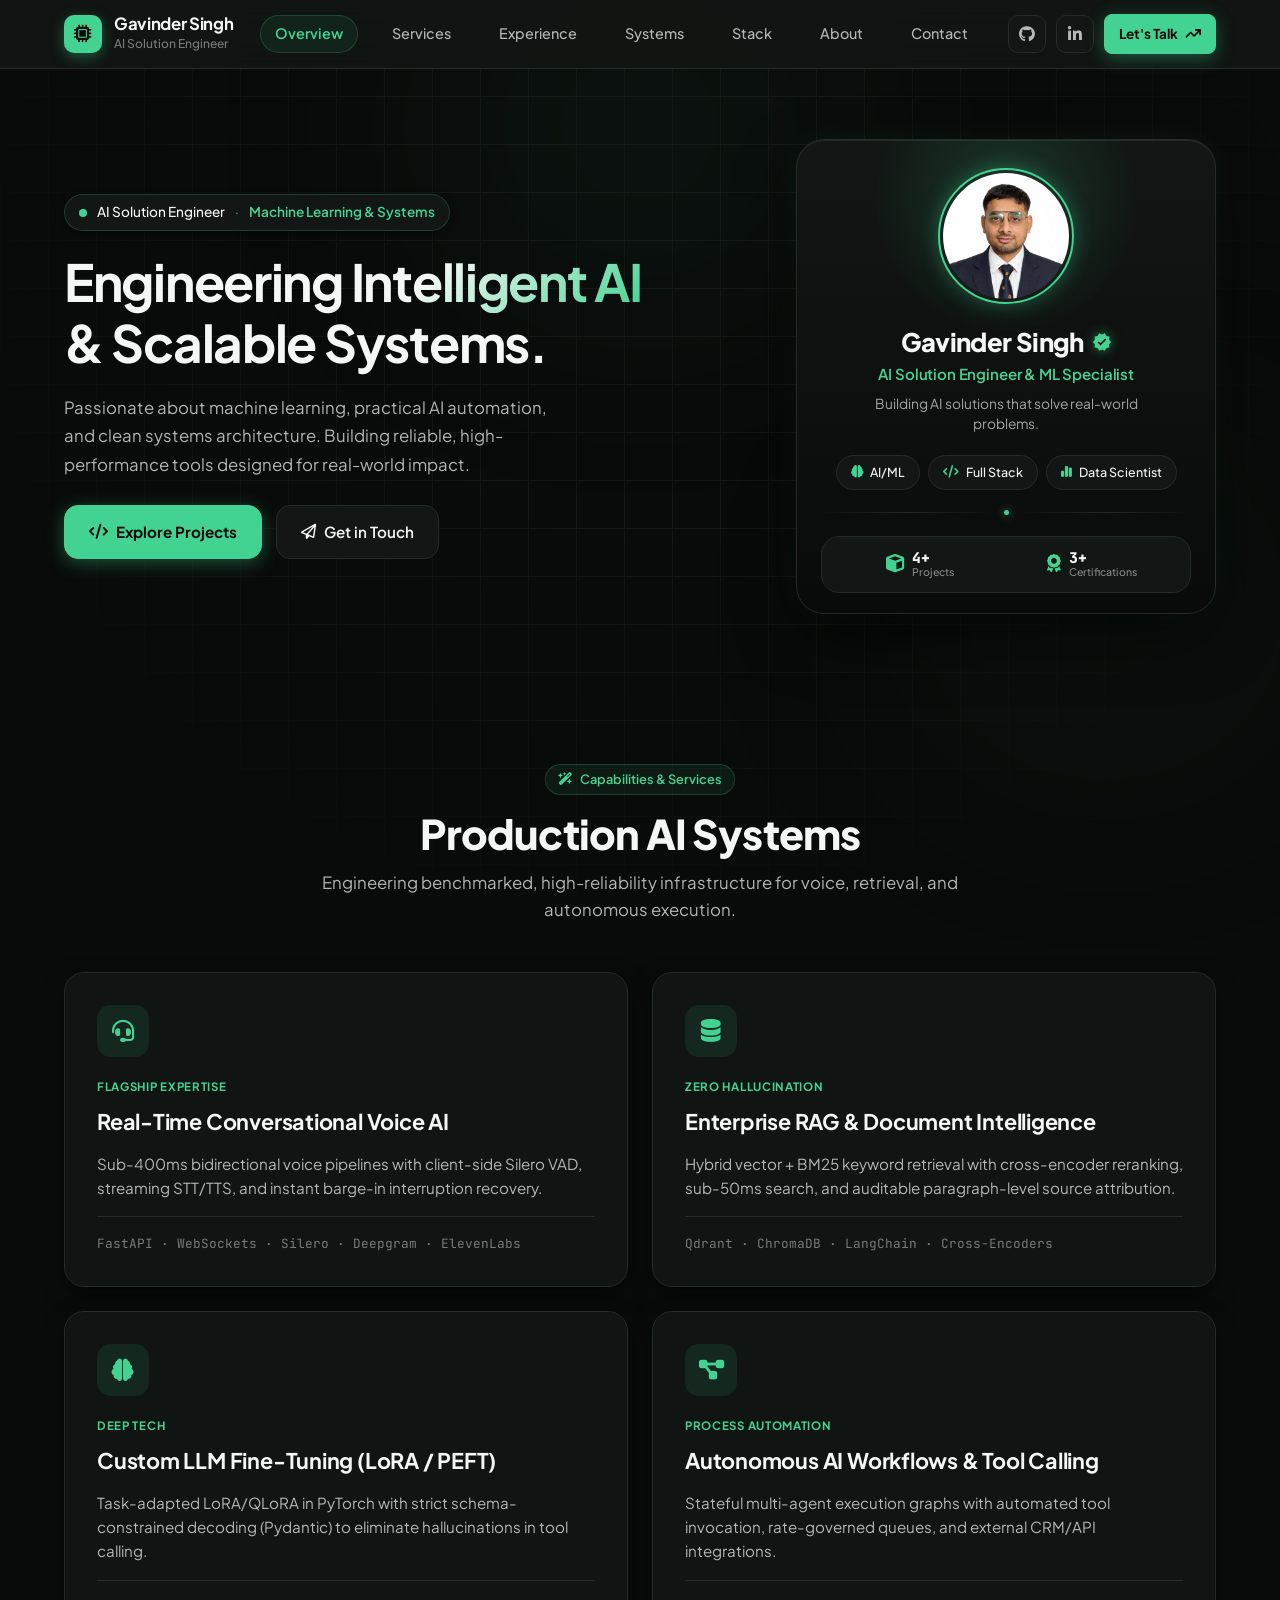
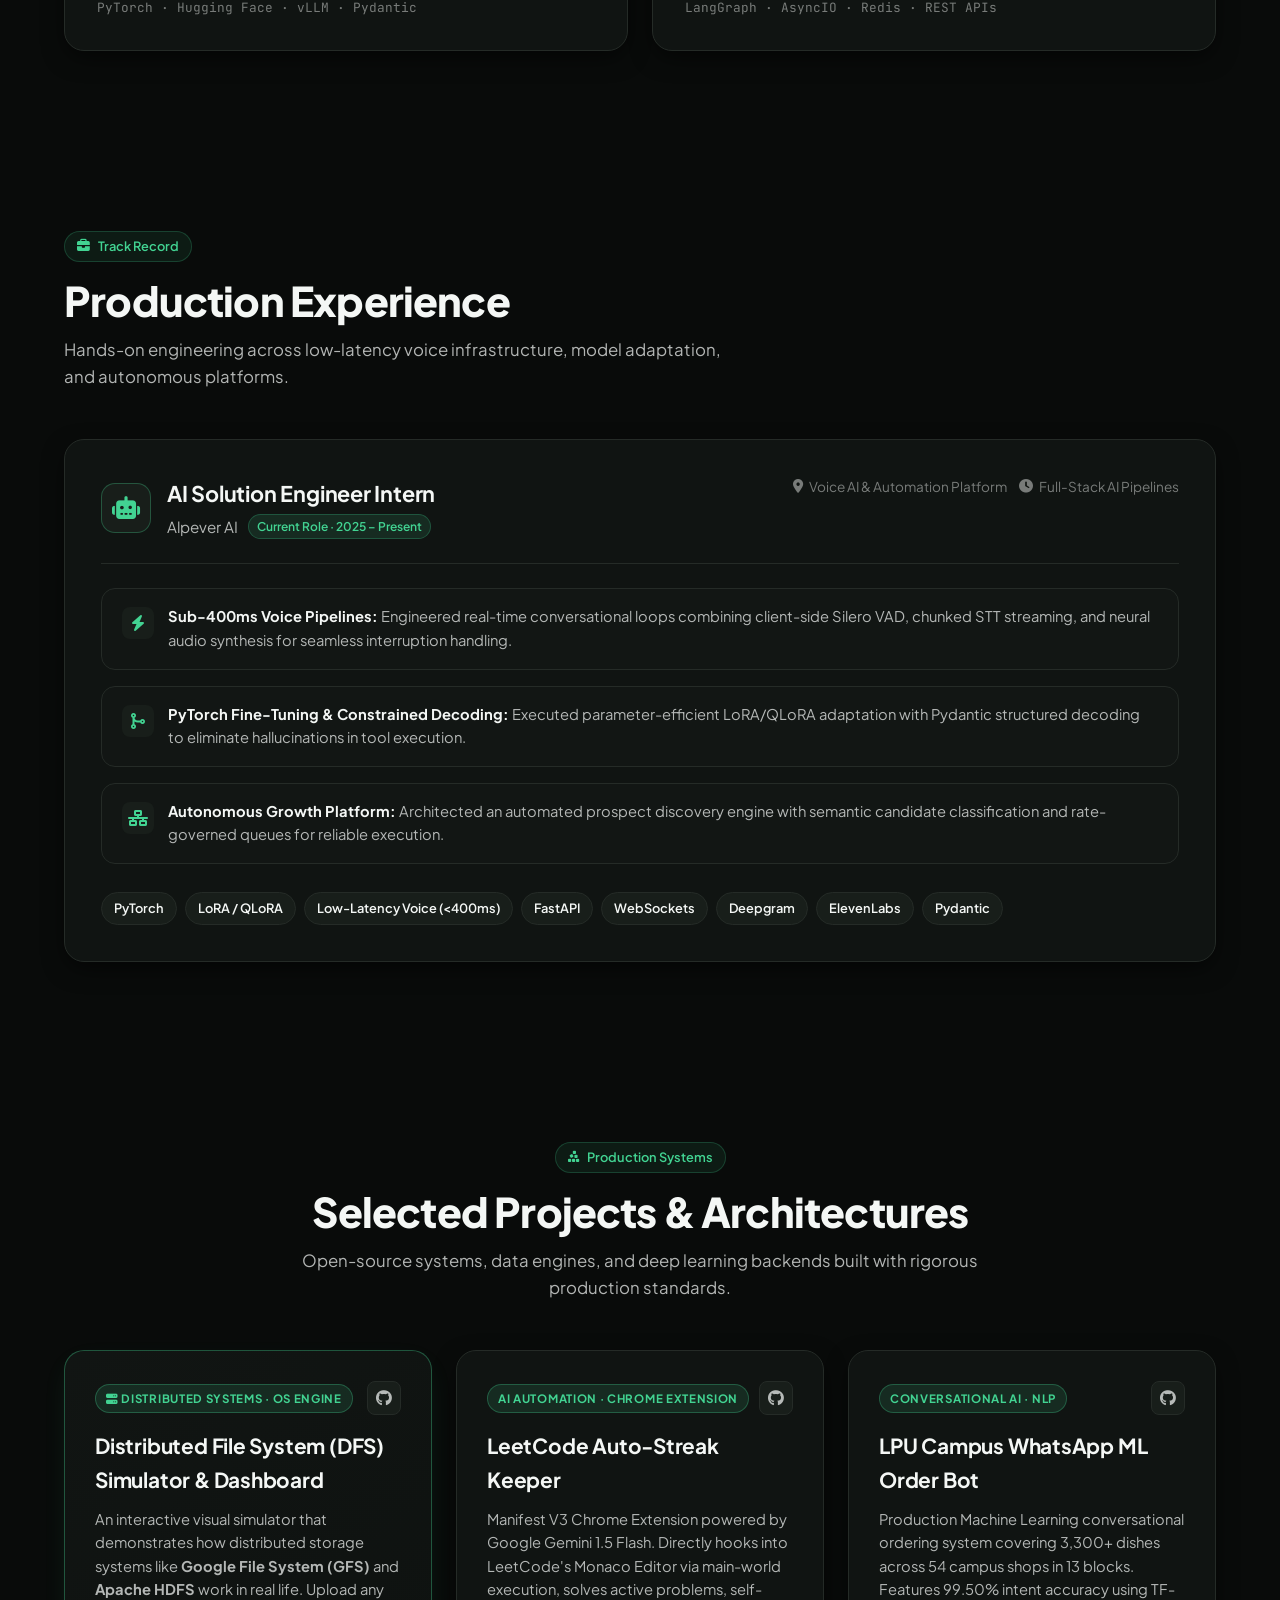
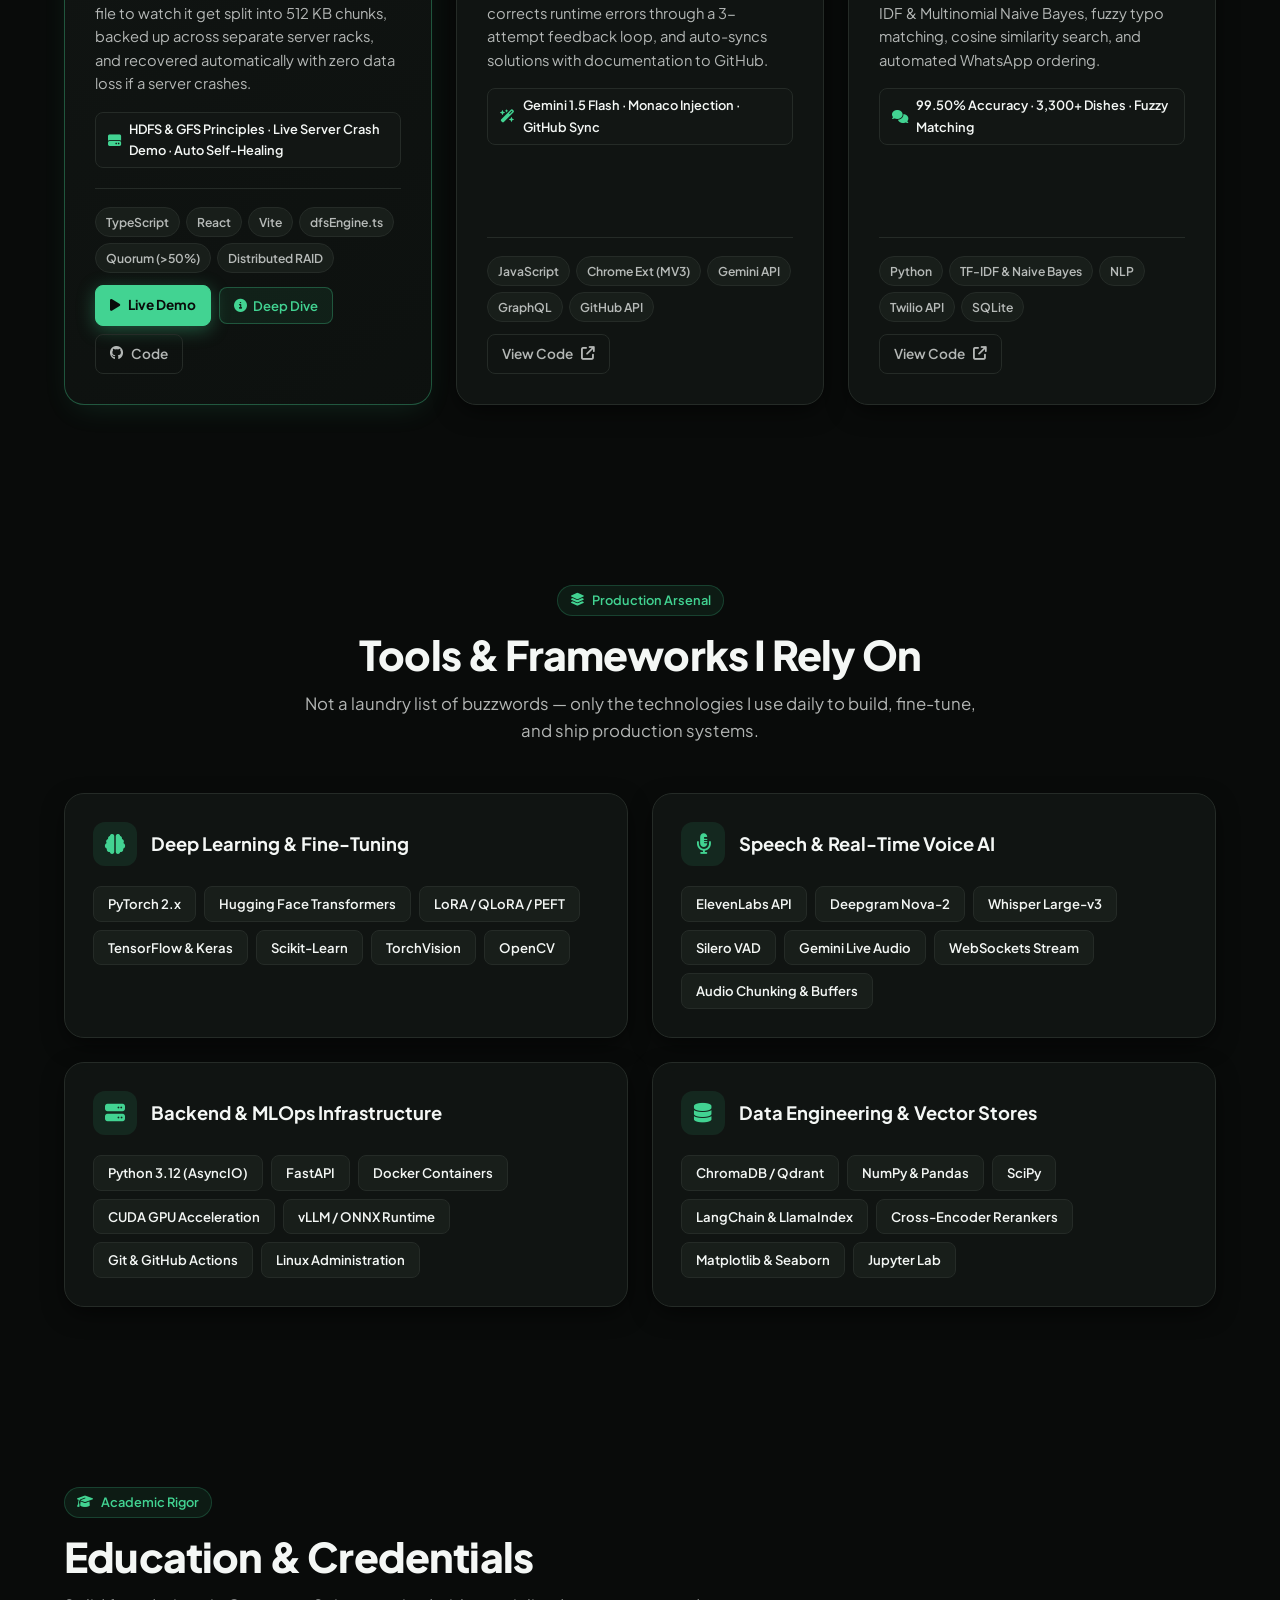
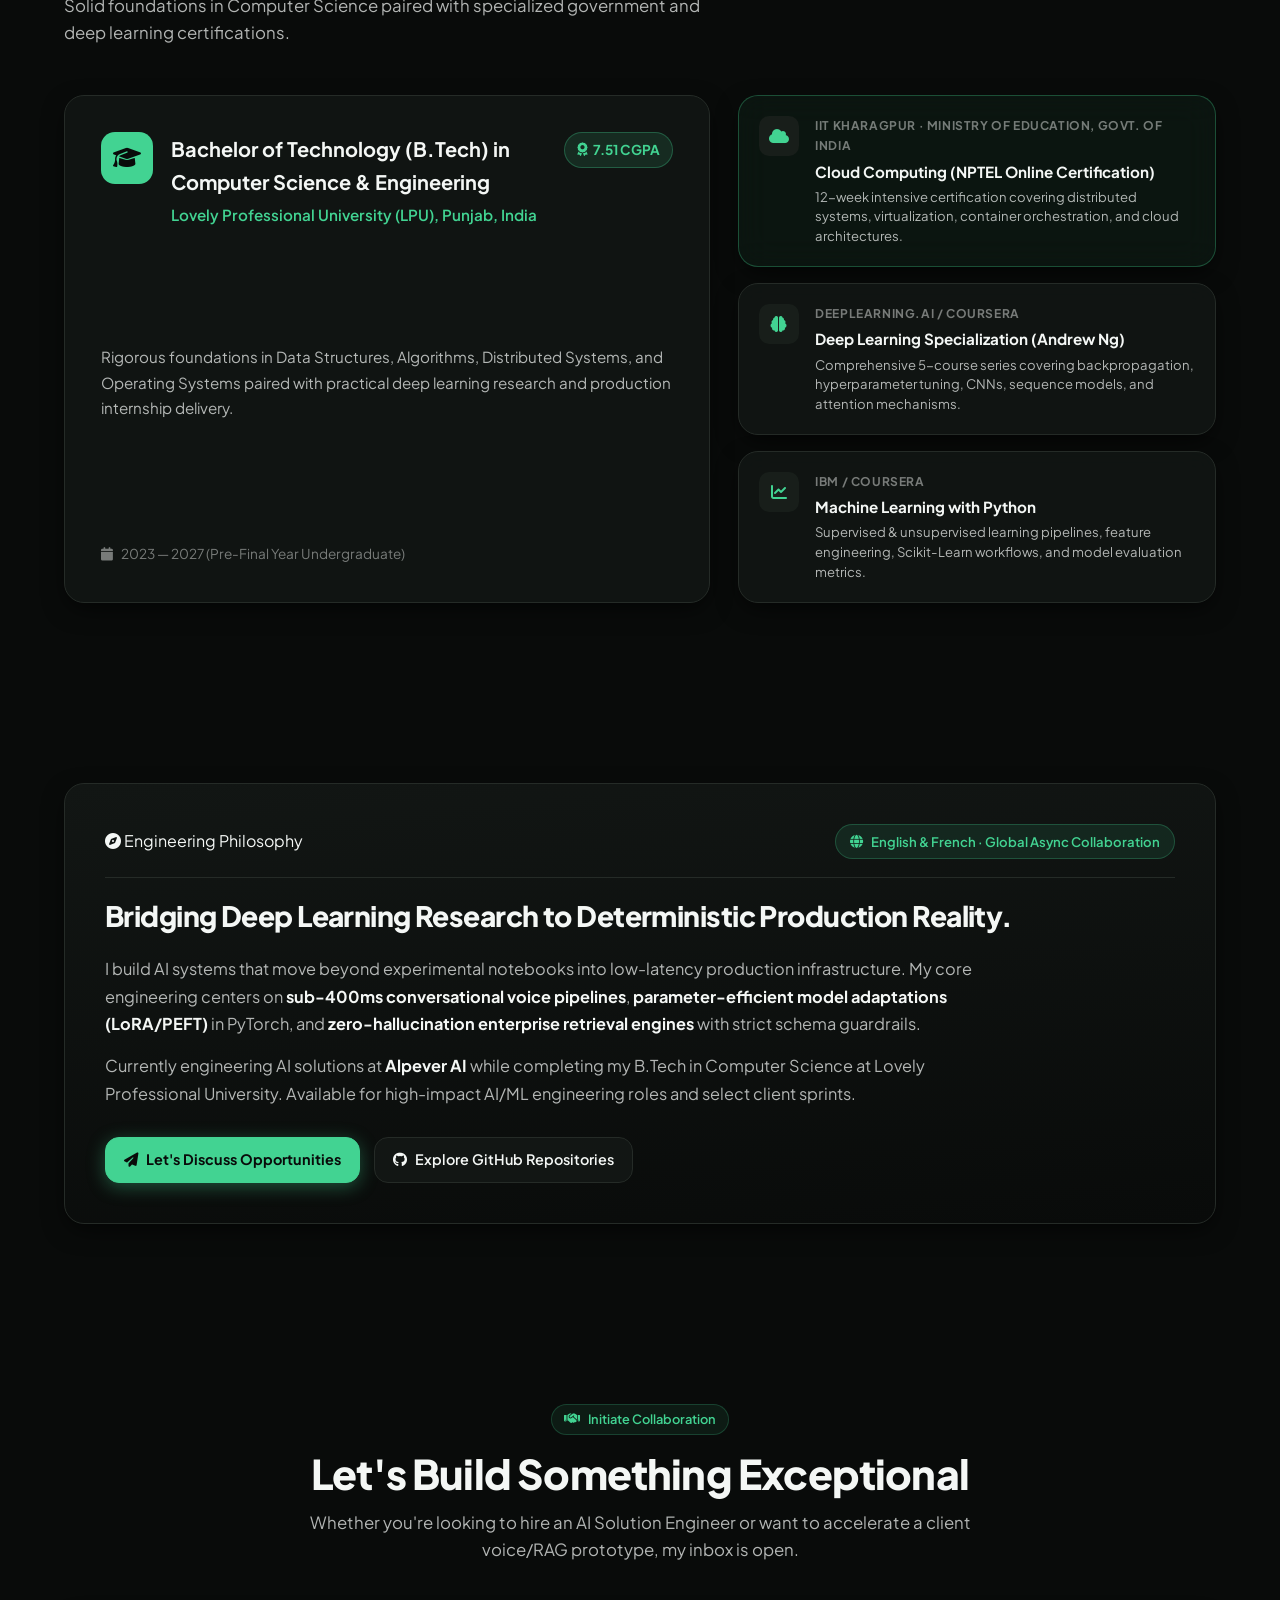
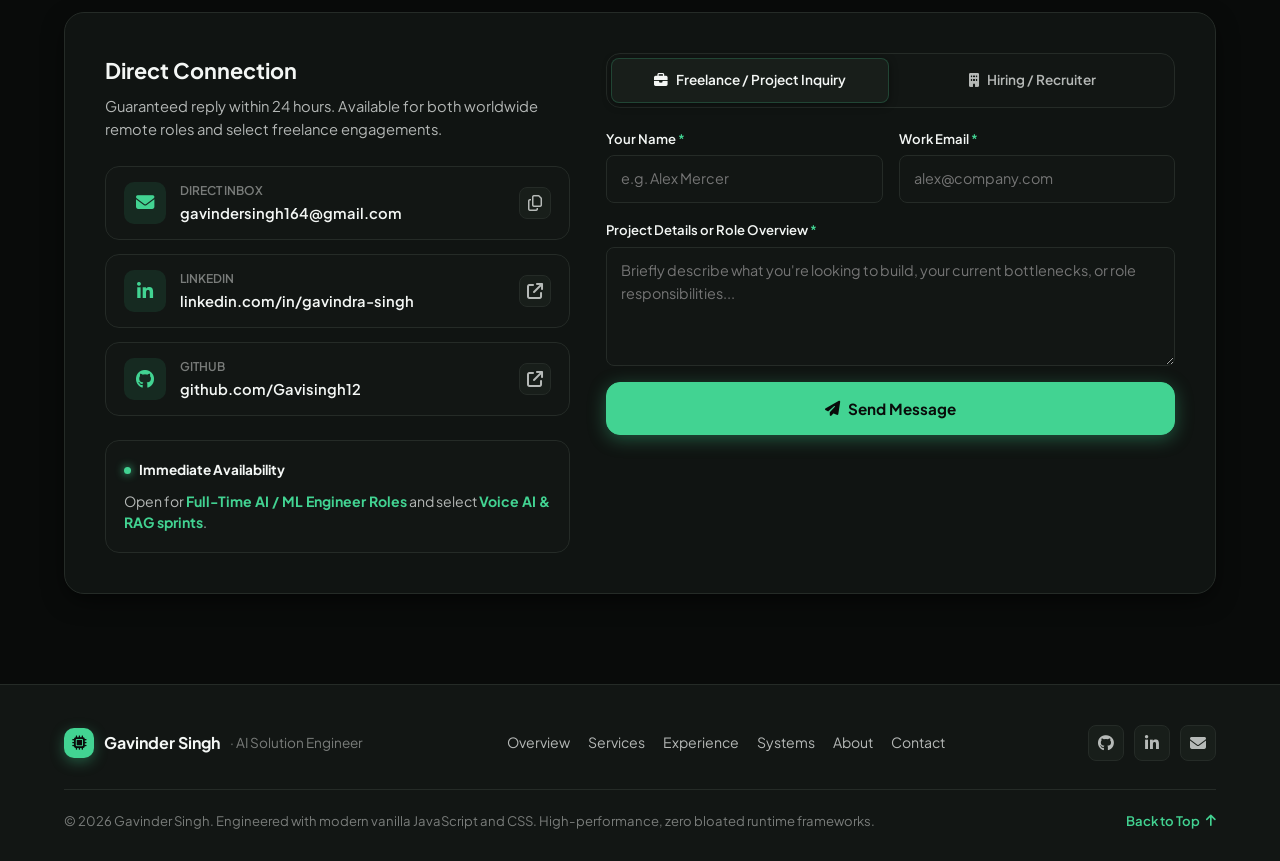
==== commit 684694c9: "feat: redesign profile card back with 3 sections (Tech Stack, Featured Projects, Connect)" ====
--- a/index.html
+++ b/index.html
@@ -32,7 +32,7 @@
   <link rel="stylesheet" href="https://cdnjs.cloudflare.com/ajax/libs/font-awesome/6.5.1/css/all.min.css" />
 
   <!-- Primary Stylesheet -->
-  <link rel="stylesheet" href="style.css?v=6.0" />
+  <link rel="stylesheet" href="style.css?v=7.0" />
 </head>
 
 <body>
@@ -226,72 +226,164 @@
                 <!-- Ambient Glow -->
                 <div class="showcase-glow" aria-hidden="true"></div>
 
-                <!-- 4 Reference Blocks from Image (Fit 100% In One View) -->
                 <div class="card-back-content">
 
-                  <!-- 1. About Me -->
-                  <div class="card-back-box">
-                    <div class="back-box-title-row">
-                      <i class="fa-solid fa-user back-box-icon"></i>
-                      <h3 class="back-box-title">About Me</h3>
+                  <!-- 1. My Tech Stack -->
+                  <div class="card-back-section">
+                    <div class="card-back-heading">
+                      <span>My</span> <span class="accent-word">Tech Stack</span>
                     </div>
-                    <p class="back-box-text">
-                      Passionate about building practical AI systems, exploring machine learning, and turning real-world
-                      ideas into working products.
-                    </p>
-                  </div>
-
-                  <!-- 2. Interests -->
-                  <div class="card-back-box">
-                    <div class="back-box-title-row">
-                      <i class="fa-solid fa-bullseye back-box-icon"></i>
-                      <h3 class="back-box-title">Interests</h3>
-                    </div>
-                    <div class="back-interests-pills">
-                      <span class="back-pill">AI Agents</span>
-                      <span class="back-pill">LLMs</span>
-                      <span class="back-pill">Web Dev</span>
-                      <span class="back-pill">Data Science</span>
-                      <span class="back-pill">Problem Solving</span>
+                    <div class="tech-stack-icon-grid">
+                      <!-- Python -->
+                      <div class="tech-icon-tile" title="Python">
+                        <svg viewBox="0 0 24 24" width="22" height="22">
+                          <path fill="#3776AB" d="M11.9 2c-3.1 0-4.9 1.4-4.9 3.5v2.6h4.9v.9H4.4C2.4 9 1 10.7 1 13.1c0 2.5 1.5 4.1 3.8 4.1h1.7v-2.3c0-1.7 1.4-3.1 3.1-3.1h4.9c1.4 0 2.5-1.1 2.5-2.5V4.5c0-2.1-1.9-2.5-5.1-2.5zm-1.4 1.7c.5 0 .9.4.9.9s-.4.9-.9.9-.9-.4-.9-.9.4-.9.9-.9z"/>
+                          <path fill="#FFD43B" d="M12.1 22c3.1 0 4.9-1.4 4.9-3.5v-2.6h-4.9v-.9h7.5c2 0 3.4-1.7 3.4-4.1 0-2.5-1.5-4.1-3.8-4.1h-1.7v2.3c0 1.7-1.4 3.1-3.1 3.1h-4.9c-1.4 0-2.5 1.1-2.5 2.5v4.8c0 2.1 1.9 2.5 5.1 2.5zm1.4-1.7c-.5 0-.9-.4-.9-.9s.4-.9.9-.9.9.4.9.9-.4.9-.9.9z"/>
+                        </svg>
+                      </div>
+
+                      <!-- C++ / DSA -->
+                      <div class="tech-icon-tile" title="C++ &amp; DSA">
+                        <svg viewBox="0 0 24 24" width="22" height="22">
+                          <path fill="#00599C" d="M22.4 10.4h-1.3v-1.3h-1.1v1.3h-1.3v1.1h1.3v1.3h1.1v-1.3h1.3v-1.1zm-4.4 0h-1.3v-1.3h-1.1v1.3h-1.3v1.1h1.3v1.3h1.1v-1.3h1.3v-1.1zM11.7 4C7.5 4 4 7.4 4 11.7s3.4 7.7 7.7 7.7c3.4 0 6.3-2.2 7.3-5.2h-2.5c-.8 1.8-2.6 3-4.8 3-2.9 0-5.2-2.3-5.2-5.2s2.3-5.2 5.2-5.2c2.1 0 4 1.3 4.8 3.1h2.5c-1-3.1-3.9-5.2-7.3-5.2z"/>
+                        </svg>
+                      </div>
+
+                      <!-- Java -->
+                      <div class="tech-icon-tile" title="Java">
+                        <svg viewBox="0 0 24 24" width="22" height="22">
+                          <path fill="#5382A1" d="M8.8 19.3s-1.8.2-2.5.4c-.6.2-.8.5-.3.6 1.7.5 4.6.4 7.8-.1 1.7-.3 3.6-.8 3.6-.8s-.7.3-1.4.5c-2.3.8-6.9 1-9.3.2-.8-.3-.8-.7-.2-.9 1.1-.4 2.3-.9 2.3-.9zm-.7 2.3s-1.4.2-2.2.4c-.6.2-.5.5.1.6 1.8.4 5.2.4 8.7-.1 2-.3 3.9-.9 3.9-.9s-.9.4-1.7.6c-2.6.8-7.9 1-10.4.2-.8-.3-.8-.8 0-1 .9-.4 1.6-.8 1.6-.8z"/>
+                          <path fill="#E76F00" d="M12.9 10.7c1.1 1.2.7 2.3-.7 3.6-1.5 1.4-2.8 2.2-4.7 3.3-.6.3-1 .6-.6.8.4.2 1.4.2 2.3 0 1.7-.4 3.7-1.4 5.2-2.9 2-2 2.3-3.6 1-4.7-1.1-.9-2.6-1.1-2.5-.1z"/>
+                          <path fill="#5382A1" d="M15.4 6.6c.7 1 .3 2-.7 3.1-1.3 1.3-2.5 2-4.1 3-.5.3-.8.5-.5.7.3.2 1.2.2 2 0 1.5-.4 3.3-1.3 4.6-2.6 1.8-1.8 2.1-3.2.9-4.2-1-.9-2.3-1.1-2.2 0z"/>
+                        </svg>
+                      </div>
+
+                      <!-- JavaScript -->
+                      <div class="tech-icon-tile" title="JavaScript">
+                        <svg viewBox="0 0 24 24" width="22" height="22">
+                          <rect width="24" height="24" rx="4" fill="#F7DF1E"/>
+                          <path fill="#000000" d="M6.5 18.2c.6 1 1.5 1.7 3 1.7 1.7 0 2.8-.8 2.8-2.6v-7.8H9.8v7.8c0 .8-.4 1.2-1.1 1.2-.5 0-.9-.3-1.2-.7l-1 1.4zm7.6-.2c.8 1.1 2.2 1.9 4 1.9 2.3 0 3.8-1.2 3.8-2.9 0-1.7-1.2-2.4-3.1-3.2-1.3-.6-1.8-.9-1.8-1.6 0-.6.5-1.1 1.4-1.1.9 0 1.5.4 2 1.1l1.8-1.2c-.8-1.2-2-1.7-3.8-1.7-2.2 0-3.7 1.3-3.7 2.9 0 1.7 1.2 2.4 2.9 3.1 1.4.6 2 1 2 1.7 0 .8-.7 1.2-1.7 1.2-1.1 0-1.8-.5-2.4-1.4l-1.4 1.2z"/>
+                        </svg>
+                      </div>
+
+                      <!-- React (Full Stack) -->
+                      <div class="tech-icon-tile" title="React (Full Stack)">
+                        <svg viewBox="0 0 24 24" width="22" height="22">
+                          <ellipse cx="12" cy="12" rx="3.5" ry="9" fill="none" stroke="#61DAFB" stroke-width="1.6" transform="rotate(30 12 12)"/>
+                          <ellipse cx="12" cy="12" rx="3.5" ry="9" fill="none" stroke="#61DAFB" stroke-width="1.6" transform="rotate(90 12 12)"/>
+                          <ellipse cx="12" cy="12" rx="3.5" ry="9" fill="none" stroke="#61DAFB" stroke-width="1.6" transform="rotate(150 12 12)"/>
+                          <circle cx="12" cy="12" r="1.8" fill="#61DAFB"/>
+                        </svg>
+                      </div>
+
+                      <!-- Node.js -->
+                      <div class="tech-icon-tile" title="Node.js">
+                        <svg viewBox="0 0 24 24" width="22" height="22">
+                          <path fill="#539E43" d="M12 2l9 5.2v10.4L12 22l-9-5.2V7.2L12 2zm0 2.2L4.8 8.4v7.2L12 19.8l7.2-4.2V8.4L12 4.2zm-2.8 5.6h2.2v4.8c0 .7.4 1.1 1.1 1.1.5 0 .9-.2 1.2-.5l.8 1.4c-.6.6-1.4.9-2.3.9-1.9 0-3-1.1-3-2.9V9.8z"/>
+                        </svg>
+                      </div>
+
+                      <!-- SQL / PostgreSQL -->
+                      <div class="tech-icon-tile" title="SQL / Databases">
+                        <svg viewBox="0 0 24 24" width="22" height="22">
+                          <path fill="#336791" d="M12 2C6.5 2 2 6.5 2 12s4.5 10 10 10 10-4.5 10-10S17.5 2 12 2zm1 16.5c-2.8 0-4.5-1.5-4.5-3.5 0-1.8 1.5-3 3.5-3 1.8 0 3.2.9 3.5 2.2h-1.8c-.2-.6-.9-1-1.7-1-1.1 0-1.9.7-1.9 1.8 0 1.1.8 1.9 2 1.9 1 0 1.7-.5 1.9-1.3H16c-.3 1.8-1.7 2.9-3 2.9zm3.5-5.5h-1.6v-1.6h1.6V13zm-6-2.5c-.8 0-1.5-.7-1.5-1.5s.7-1.5 1.5-1.5 1.5.7 1.5 1.5-.7 1.5-1.5 1.5zm7 0c-.8 0-1.5-.7-1.5-1.5s.7-1.5 1.5-1.5 1.5.7 1.5 1.5-.7 1.5-1.5 1.5z"/>
+                        </svg>
+                      </div>
+
+                      <!-- Linux -->
+                      <div class="tech-icon-tile" title="Linux">
+                        <svg viewBox="0 0 24 24" width="22" height="22">
+                          <path fill="#FCC624" d="M12 2c-3.3 0-5 2.5-5 5.5 0 1.2.3 2.5.8 3.5C7.2 11.7 6 13.5 6 16c0 2.5 1.8 4.5 4.5 5 0 .5.5 1 1.5 1s1.5-.5 1.5-1c2.7-.5 4.5-2.5 4.5-5 0-2.5-1.2-4.3-1.8-5 .5-1 .8-2.3.8-3.5C17 4.5 15.3 2 12 2z"/>
+                          <circle cx="10" cy="7" r="1" fill="#000"/>
+                          <circle cx="14" cy="7" r="1" fill="#000"/>
+                          <path fill="#E95420" d="M11 9h2l-1 2z"/>
+                        </svg>
+                      </div>
                     </div>
                   </div>
 
-                  <!-- 3. Education -->
-                  <div class="card-back-box">
-                    <div class="back-box-title-row">
-                      <i class="fa-solid fa-graduation-cap back-box-icon"></i>
-                      <h3 class="back-box-title">Education</h3>
+                  <!-- Center Divider 1 -->
+                  <div class="card-back-divider" aria-hidden="true">
+                    <span class="divider-line"></span>
+                    <span class="divider-dot"></span>
+                    <span class="divider-line"></span>
+                  </div>
+
+                  <!-- 2. Featured Projects -->
+                  <div class="card-back-section">
+                    <div class="card-back-head-row">
+                      <div class="card-back-heading">
+                        <span>Featured</span> <span class="accent-word">Projects</span>
+                      </div>
+                      <a href="#projects" class="back-view-all-btn">
+                        <span>View All</span>
+                        <i class="fa-solid fa-arrow-right"></i>
+                      </a>
                     </div>
-                    <div class="back-edu-details">
-                      <p class="back-edu-degree">B.Tech in Computer Science &amp; Engineering</p>
-                      <p class="back-edu-inst">Lovely Professional University · Batch 2027</p>
+
+                    <div class="back-projects-list">
+                      <!-- Project 1: DFS -->
+                      <a href="#projects" class="back-project-card">
+                        <div class="back-project-icon">
+                          <i class="fa-solid fa-server"></i>
+                        </div>
+                        <div class="back-project-meta">
+                          <h4 class="back-project-title">Distributed File System (DFS)</h4>
+                          <span class="back-project-sub">OS Simulator · HDFS/GFS · Quorum</span>
+                        </div>
+                        <div class="back-project-arrow">
+                          <i class="fa-solid fa-arrow-right"></i>
+                        </div>
+                      </a>
+
+                      <!-- Project 2: Auto-Streak -->
+                      <a href="#projects" class="back-project-card">
+                        <div class="back-project-icon">
+                          <i class="fa-solid fa-wand-magic-sparkles"></i>
+                        </div>
+                        <div class="back-project-meta">
+                          <h4 class="back-project-title">LeetCode Auto-Streak Keeper</h4>
+                          <span class="back-project-sub">Gemini 1.5 Flash · Monaco · GitHub Sync</span>
+                        </div>
+                        <div class="back-project-arrow">
+                          <i class="fa-solid fa-arrow-right"></i>
+                        </div>
+                      </a>
                     </div>
                   </div>
 
-                  <!-- 4. Highlights -->
-                  <div class="card-back-box">
-                    <div class="back-box-title-row">
-                      <i class="fa-solid fa-trophy back-box-icon"></i>
-                      <h3 class="back-box-title">Highlights</h3>
+                  <!-- Center Divider 2 -->
+                  <div class="card-back-divider" aria-hidden="true">
+                    <span class="divider-line"></span>
+                    <span class="divider-dot"></span>
+                    <span class="divider-line"></span>
+                  </div>
+
+                  <!-- 3. Let's Connect -->
+                  <div class="card-back-section">
+                    <div class="card-back-heading">
+                      <span>Let's</span> <span class="accent-word">Connect</span>
                     </div>
-                    <ul class="back-highlights-list">
-                      <li>
-                        <i class="fa-solid fa-circle-check highlight-check"></i>
-                        <span>Built 4+ real-world projects</span>
-                      </li>
-                      <li>
-                        <i class="fa-solid fa-circle-check highlight-check"></i>
-                        <span>3+ industry certifications</span>
-                      </li>
-                      <li>
-                        <i class="fa-solid fa-circle-check highlight-check"></i>
-                        <span>Constantly building &amp; learning new tech</span>
-                      </li>
-                      <li>
-                        <i class="fa-solid fa-circle-check highlight-check"></i>
-                        <span>Open to select contracts &amp; roles</span>
-                      </li>
-                    </ul>
+                    <div class="back-connect-row">
+                      <div class="back-social-group">
+                        <a href="https://www.linkedin.com/in/gavindra-singh/" target="_blank" rel="noopener noreferrer"
+                          class="connect-icon-tile linkedin" title="LinkedIn" aria-label="LinkedIn">
+                          <i class="fa-brands fa-linkedin-in"></i>
+                        </a>
+                        <a href="https://github.com/Gavisingh12" target="_blank" rel="noopener noreferrer"
+                          class="connect-icon-tile github" title="GitHub" aria-label="GitHub">
+                          <i class="fa-brands fa-github"></i>
+                        </a>
+                        <a href="mailto:gavindersingh164@gmail.com" class="connect-icon-tile email"
+                          title="Email Gavinder" aria-label="Email">
+                          <i class="fa-solid fa-envelope"></i>
+                        </a>
+                      </div>
+                      <a href="#contact" class="back-say-hello-btn">
+                        <span>Say Hello</span>
+                        <i class="fa-solid fa-arrow-right"></i>
+                      </a>
+                    </div>
                   </div>
 
                 </div>
--- a/style.css
+++ b/style.css
@@ -684,125 +684,268 @@
     inset 0 1px 0 rgba(244, 247, 245, 0.14);
 }
 
-/* ─── BACK CARD CONTENT & 4 REFERENCE BLOCKS ─────────────────────────────── */
+/* ─── NEW BACK CARD CONTENT (Matching Reference Design Screenshot) ───────── */
 .card-back-content {
   position: relative;
   z-index: 1;
   display: flex;
   flex-direction: column;
-  gap: 8px;
   height: 100%;
   justify-content: space-between;
-}
-
-.card-back-box {
+  gap: 10px;
+}
+
+.card-back-section {
+  display: flex;
+  flex-direction: column;
+  gap: 8px;
+}
+
+.card-back-heading {
+  font-size: 0.98rem;
+  font-weight: 800;
+  color: #F4F7F5;
+  letter-spacing: -0.015em;
+  display: flex;
+  align-items: center;
+  gap: 5px;
+}
+.card-back-heading .accent-word {
+  color: #42D392;
+}
+
+.card-back-head-row {
+  display: flex;
+  align-items: center;
+  justify-content: space-between;
+}
+
+.back-view-all-btn {
+  display: inline-flex;
+  align-items: center;
+  gap: 5px;
+  font-size: 0.72rem;
+  font-weight: 600;
+  color: rgba(244, 247, 245, 0.7);
+  background: rgba(255, 255, 255, 0.03);
+  border: 1px solid #252B27;
+  padding: 3px 9px;
+  border-radius: var(--radius-full);
+  text-decoration: none;
+  transition: all var(--trans-fast);
+}
+.back-view-all-btn:hover {
+  color: #42D392;
+  border-color: #42D392;
+  background: rgba(66, 211, 146, 0.08);
+}
+.back-view-all-btn i {
+  font-size: 0.68rem;
+  transition: transform var(--trans-fast);
+}
+.back-view-all-btn:hover i {
+  transform: translateX(2px);
+}
+
+/* 1. Tech Stack 4x2 Icon Grid */
+.tech-stack-icon-grid {
+  display: grid;
+  grid-template-columns: repeat(4, 1fr);
+  gap: 8px;
+}
+
+.tech-icon-tile {
   background: #121614;
   border: 1px solid #252B27;
   border-radius: 12px;
-  padding: 10px 13px;
-  transition: border-color var(--trans-fast), background var(--trans-fast);
-}
-
-.card-back-box:hover {
-  border-color: rgba(66, 211, 146, 0.35);
-  background: #161c18;
-}
-
-.back-box-title-row {
-  display: flex;
-  align-items: center;
+  height: 44px;
+  display: flex;
+  align-items: center;
+  justify-content: center;
+  transition: all var(--trans-fast);
+  cursor: pointer;
+  position: relative;
+}
+.tech-icon-tile:hover {
+  background: #171E1A;
+  border-color: rgba(66, 211, 146, 0.5);
+  transform: translateY(-2px);
+  box-shadow: 0 4px 14px rgba(0, 0, 0, 0.6), 0 0 10px rgba(66, 211, 146, 0.15);
+}
+.tech-icon-tile svg {
+  width: 22px;
+  height: 22px;
+  display: block;
+}
+
+/* Divider with glowing center dot */
+.card-back-divider {
+  display: flex;
+  align-items: center;
+  justify-content: center;
+  gap: 10px;
+  width: 100%;
+  margin: 1px 0;
+}
+.card-back-divider .divider-line {
+  flex: 1;
+  height: 1px;
+  background: linear-gradient(90deg, transparent, #202622, transparent);
+}
+.card-back-divider .divider-dot {
+  width: 5px;
+  height: 5px;
+  border-radius: 50%;
+  background: #42D392;
+  box-shadow: 0 0 8px rgba(66, 211, 146, 0.9);
+}
+
+/* 2. Featured Projects List */
+.back-projects-list {
+  display: flex;
+  flex-direction: column;
   gap: 7px;
-  margin-bottom: 4px;
-}
-
-.back-box-icon {
-  font-size: 0.86rem;
+}
+
+.back-project-card {
+  display: flex;
+  align-items: center;
+  gap: 10px;
+  background: #121614;
+  border: 1px solid #252B27;
+  border-radius: 12px;
+  padding: 8px 12px;
+  text-decoration: none;
+  transition: all var(--trans-fast);
+}
+.back-project-card:hover {
+  background: #161C18;
+  border-color: rgba(66, 211, 146, 0.45);
+  transform: translateX(2px);
+}
+
+.back-project-icon {
+  width: 34px;
+  height: 34px;
+  border-radius: 9px;
+  background: rgba(66, 211, 146, 0.1);
+  border: 1px solid rgba(66, 211, 146, 0.2);
+  display: flex;
+  align-items: center;
+  justify-content: center;
   color: #42D392;
+  font-size: 0.9rem;
   flex-shrink: 0;
 }
 
-.back-box-title {
-  font-size: 0.88rem;
+.back-project-meta {
+  flex: 1;
+  min-width: 0;
+}
+.back-project-title {
+  font-size: 0.82rem;
   font-weight: 700;
   color: #F4F7F5;
-  letter-spacing: -0.01em;
-}
-
-.back-box-text {
-  font-size: 0.77rem;
-  color: rgba(244, 247, 245, 0.72);
-  line-height: 1.4;
-  margin: 0;
-}
-
-/* Interests Pills */
-.back-interests-pills {
-  display: flex;
-  flex-wrap: wrap;
-  gap: 5px;
-}
-
-.back-pill {
+  margin: 0 0 1px 0;
+  white-space: nowrap;
+  overflow: hidden;
+  text-overflow: ellipsis;
+}
+.back-project-sub {
   font-size: 0.7rem;
-  font-weight: 600;
-  padding: 3px 9px;
-  border-radius: 9999px;
-  background: #090B0A;
+  color: rgba(244, 247, 245, 0.55);
+  display: block;
+  white-space: nowrap;
+  overflow: hidden;
+  text-overflow: ellipsis;
+}
+
+.back-project-arrow {
+  width: 26px;
+  height: 26px;
+  border-radius: 50%;
+  background: rgba(255, 255, 255, 0.03);
   border: 1px solid #252B27;
-  color: #F4F7F5;
+  display: flex;
+  align-items: center;
+  justify-content: center;
+  color: rgba(244, 247, 245, 0.6);
+  font-size: 0.72rem;
+  flex-shrink: 0;
   transition: all var(--trans-fast);
-  cursor: default;
-}
-
-.back-pill:hover {
+}
+.back-project-card:hover .back-project-arrow {
+  background: #42D392;
+  color: #090B0A;
   border-color: #42D392;
+  transform: translateX(2px);
+}
+
+/* 3. Let's Connect Row */
+.back-connect-row {
+  display: flex;
+  align-items: center;
+  justify-content: space-between;
+  gap: 8px;
+}
+
+.back-social-group {
+  display: flex;
+  align-items: center;
+  gap: 8px;
+}
+
+.connect-icon-tile {
+  width: 42px;
+  height: 42px;
+  border-radius: 12px;
+  background: #121614;
+  border: 1px solid #252B27;
+  display: flex;
+  align-items: center;
+  justify-content: center;
+  font-size: 1.05rem;
+  text-decoration: none;
+  transition: all var(--trans-fast);
+}
+.connect-icon-tile.linkedin { color: #0A66C2; }
+.connect-icon-tile.github { color: #FFFFFF; }
+.connect-icon-tile.email { color: #42D392; }
+
+.connect-icon-tile:hover {
+  background: #171E1A;
+  border-color: #42D392;
+  transform: translateY(-2px);
+  box-shadow: 0 4px 12px rgba(0, 0, 0, 0.5);
+}
+
+.back-say-hello-btn {
+  display: inline-flex;
+  align-items: center;
+  gap: 6px;
+  padding: 9px 16px;
+  border-radius: var(--radius-full);
+  background: rgba(66, 211, 146, 0.06);
+  border: 1px solid #42D392;
   color: #42D392;
-  background: #121614;
-}
-
-/* Education block */
-.back-edu-details {
-  display: flex;
-  flex-direction: column;
-  gap: 2px;
-}
-
-.back-edu-degree {
-  font-size: 0.8rem;
+  font-size: 0.82rem;
   font-weight: 700;
-  color: #F4F7F5;
-  line-height: 1.25;
-}
-
-.back-edu-inst {
+  text-decoration: none;
+  transition: all var(--trans-fast);
+  white-space: nowrap;
+}
+.back-say-hello-btn:hover {
+  background: #42D392;
+  color: #090B0A;
+  box-shadow: 0 0 16px rgba(66, 211, 146, 0.4);
+  transform: translateY(-1px);
+}
+.back-say-hello-btn i {
   font-size: 0.74rem;
-  color: rgba(244, 247, 245, 0.65);
-  line-height: 1.25;
-}
-
-/* Highlights list */
-.back-highlights-list {
-  list-style: none;
-  display: flex;
-  flex-direction: column;
-  gap: 4px;
-  padding: 0;
-  margin: 0;
-}
-
-.back-highlights-list li {
-  display: flex;
-  align-items: center;
-  gap: 7px;
-  font-size: 0.76rem;
-  color: rgba(244, 247, 245, 0.85);
-  line-height: 1.25;
-}
-
-.highlight-check {
-  font-size: 0.78rem;
-  color: #42D392;
-  flex-shrink: 0;
+  transition: transform var(--trans-fast);
+}
+.back-say-hello-btn:hover i {
+  transform: translateX(3px);
 }
 
 /* Ambient Backlight Glow */
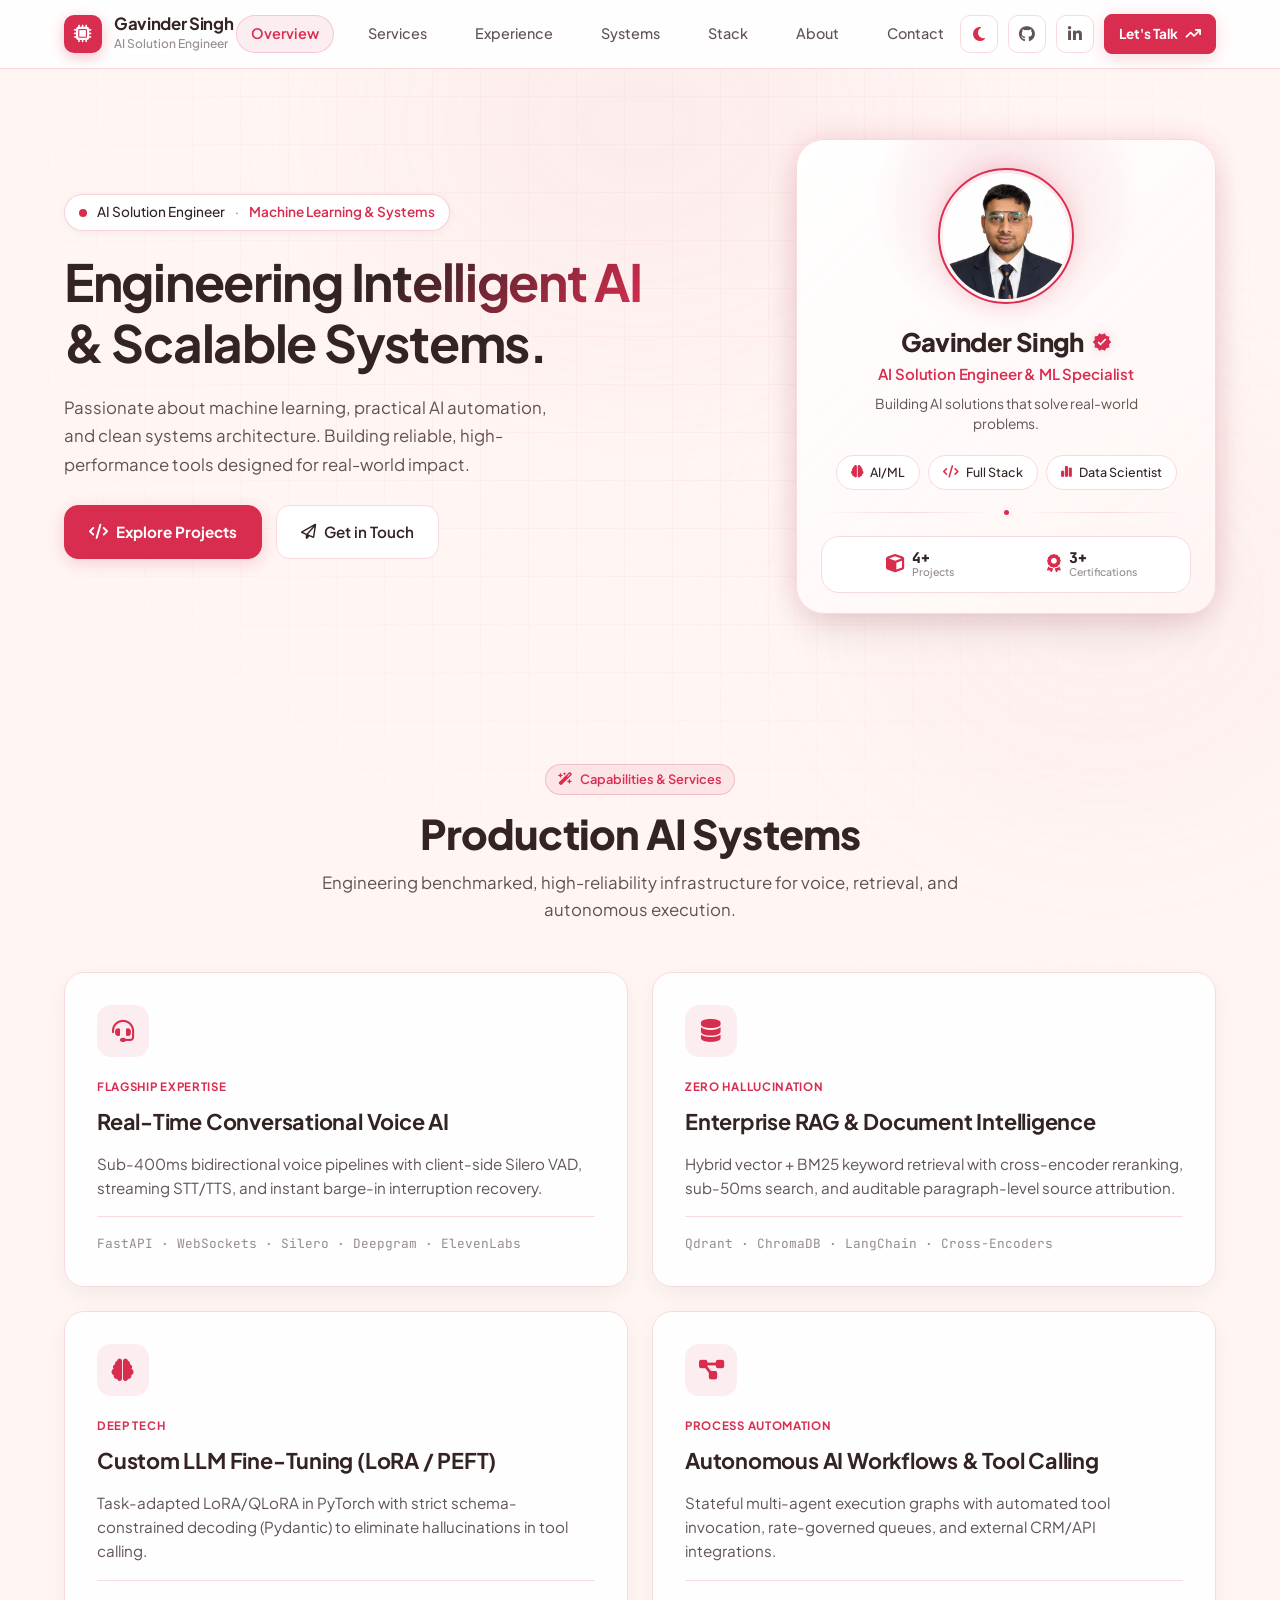
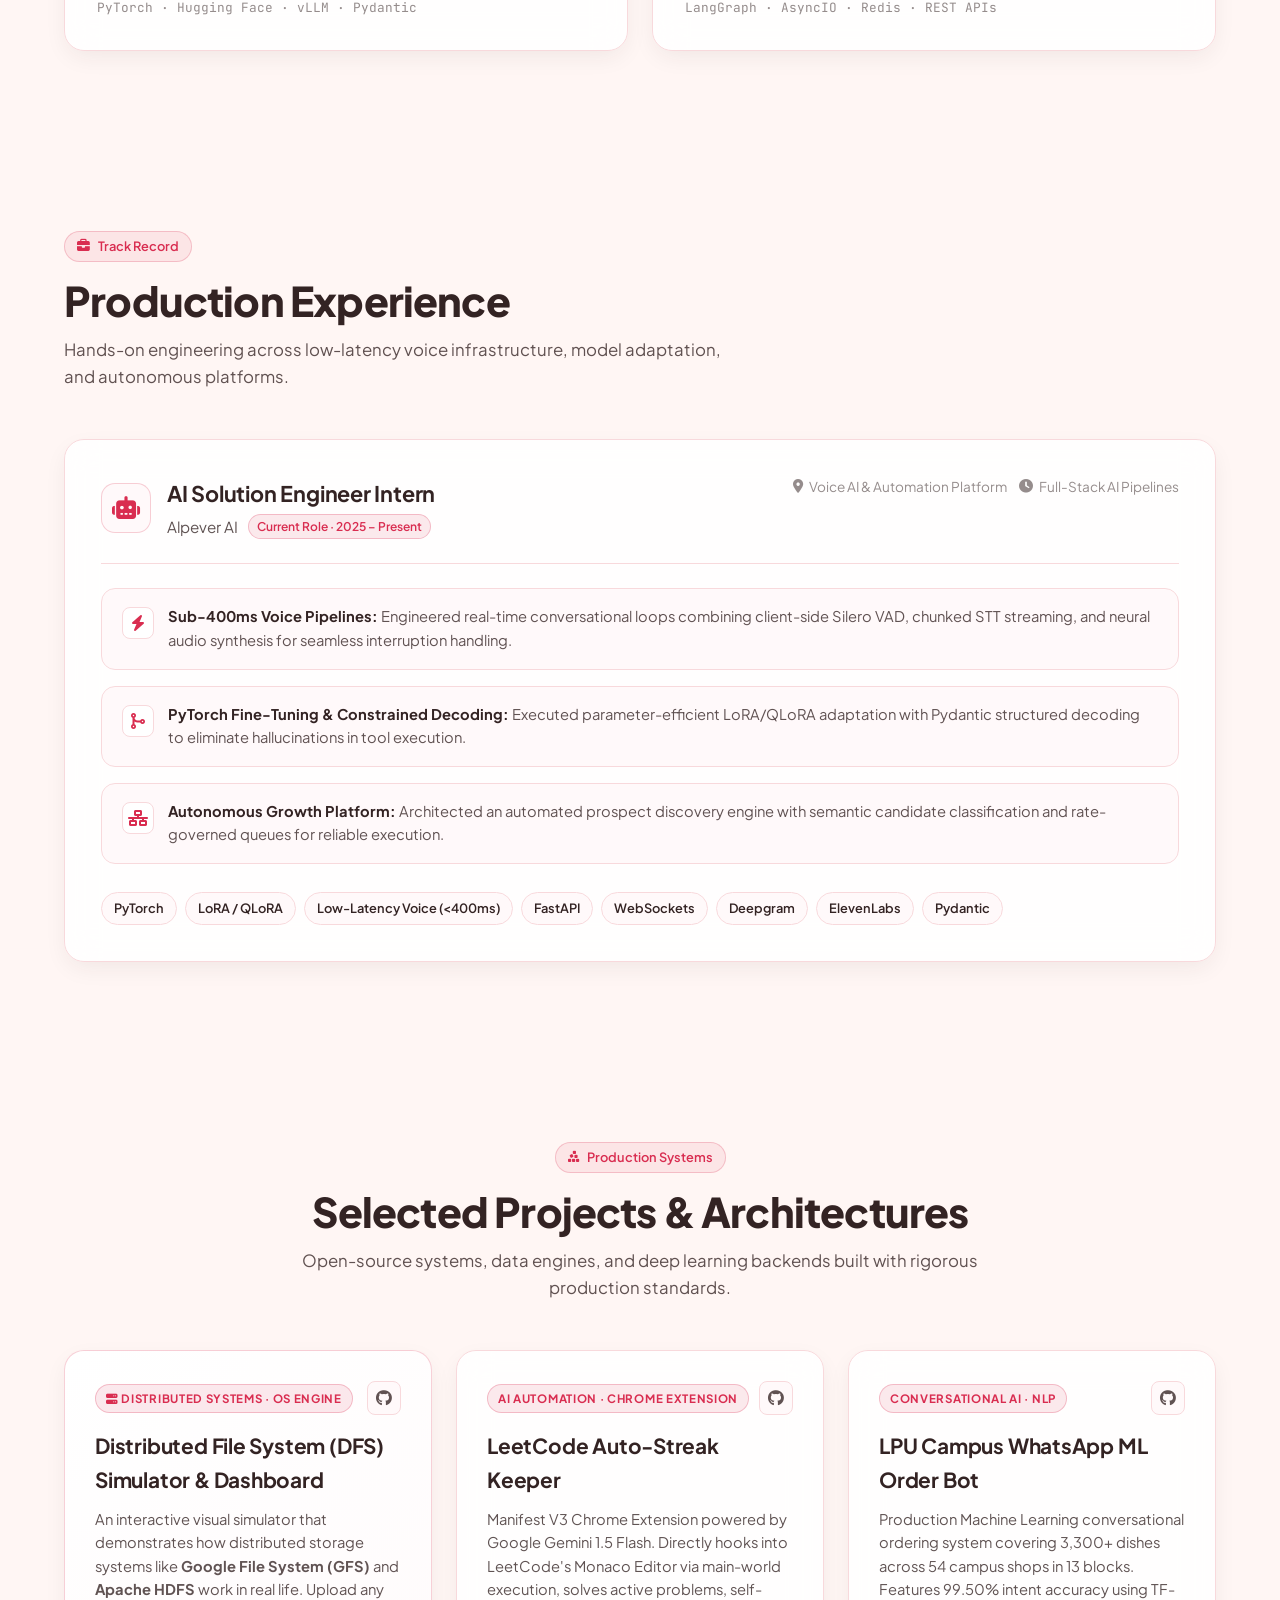
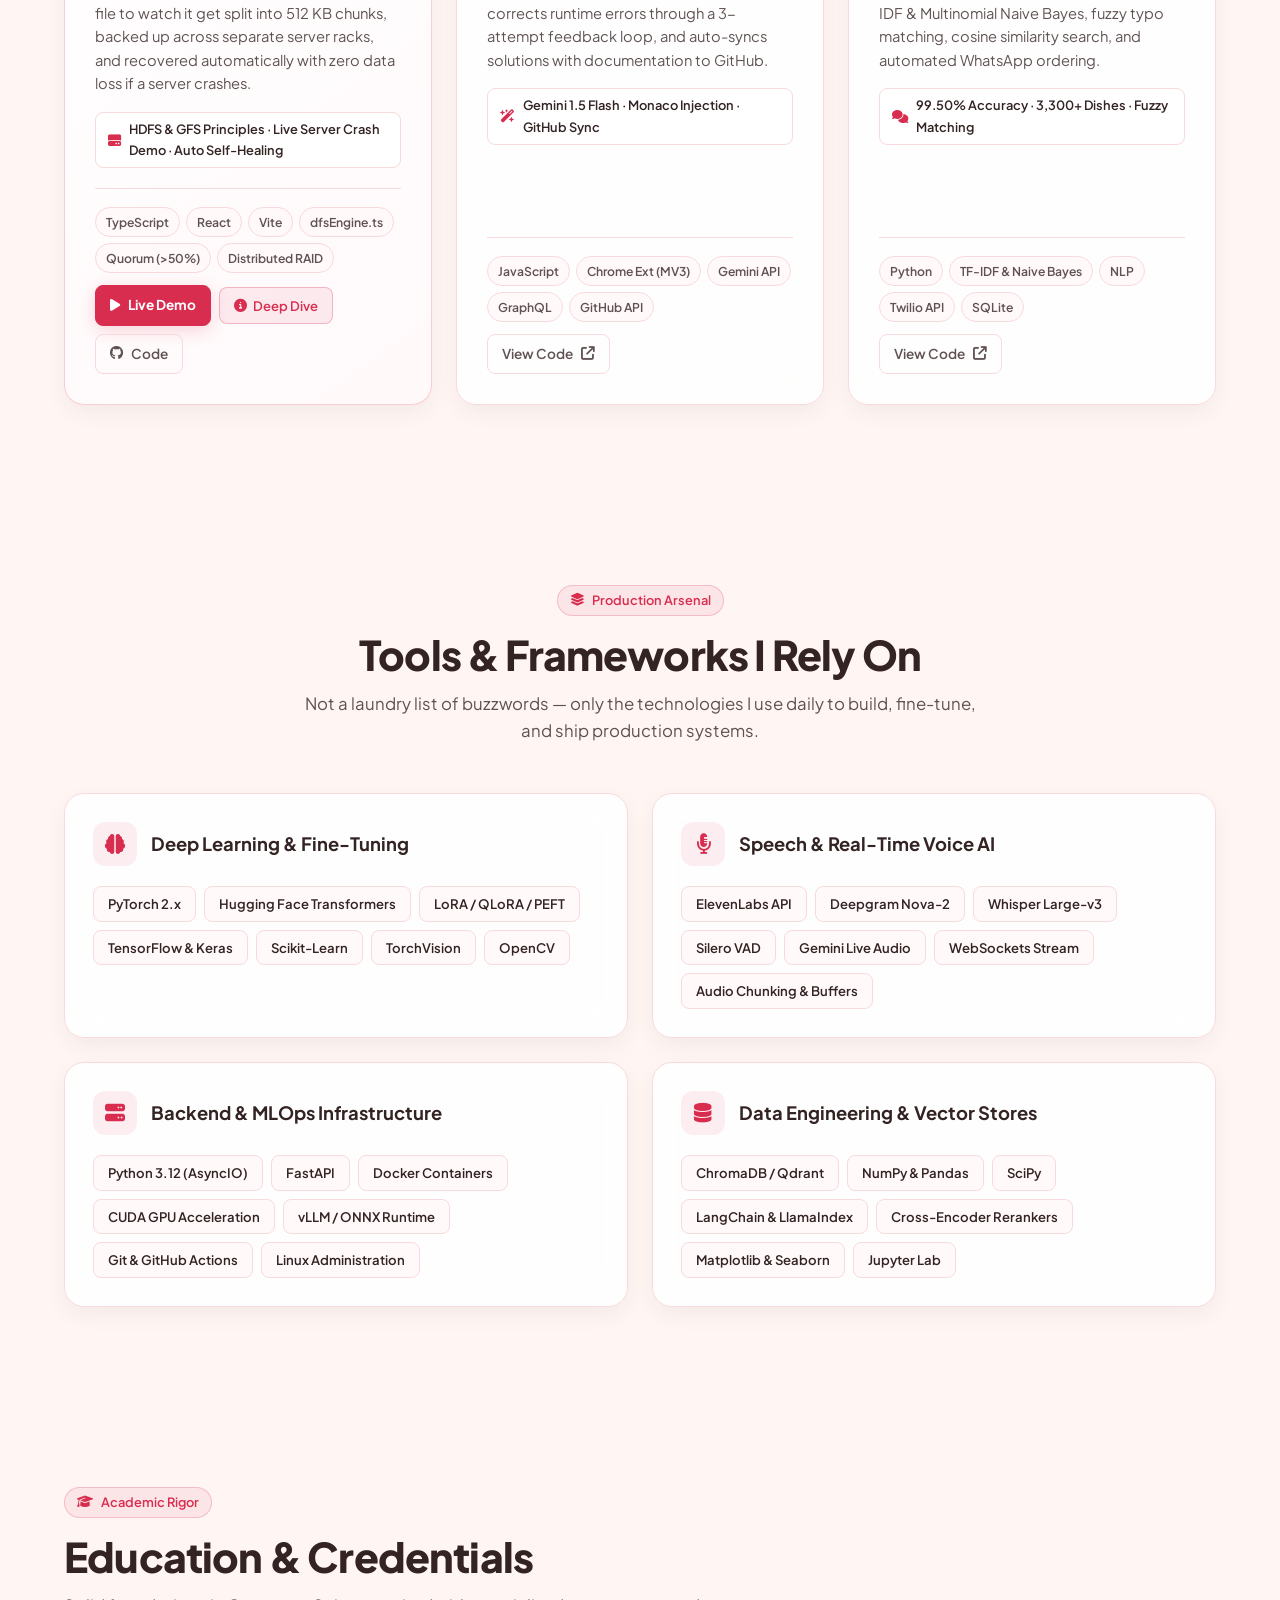
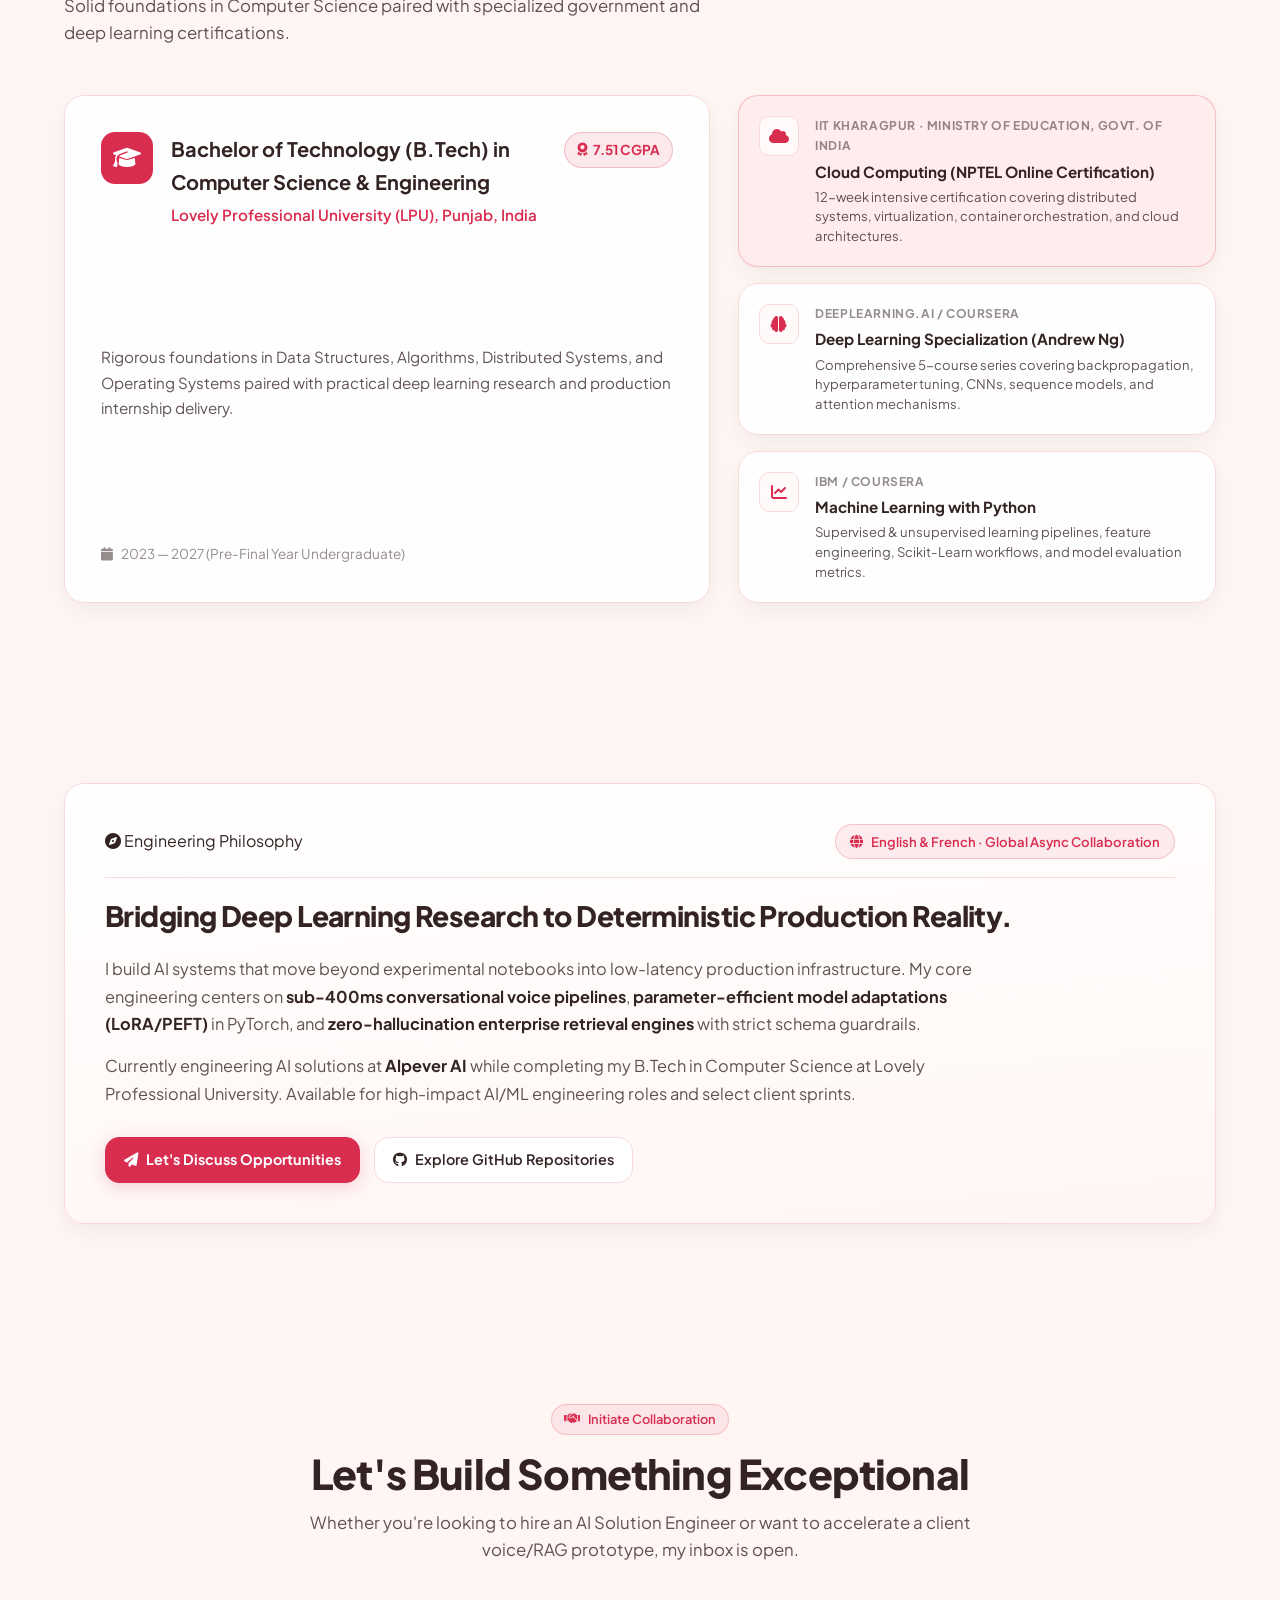
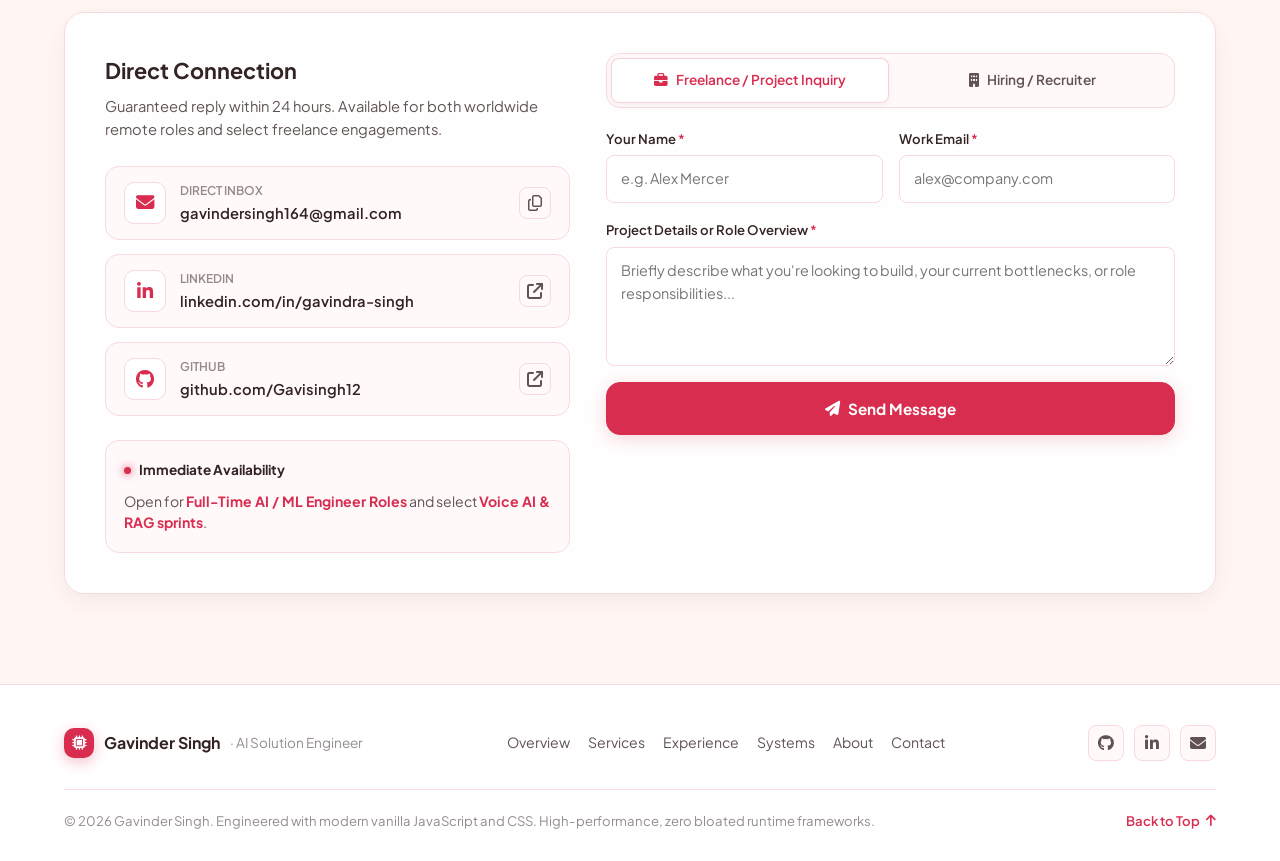
==== commit 1c0bc376: "feat: add dual-theme support with default blush/crimson light mode and obsidian/mint dark mode toggl" ====
--- a/index.html
+++ b/index.html
@@ -1,8 +1,15 @@
 <!DOCTYPE html>
-<html lang="en" style="color-scheme: dark;">
+<html lang="en">
 
 <head>
   <meta charset="UTF-8" />
+  <script>
+    (function () {
+      const savedTheme = localStorage.getItem('portfolio-theme') || 'light';
+      document.documentElement.setAttribute('data-theme', savedTheme);
+      document.documentElement.style.colorScheme = savedTheme;
+    })();
+  </script>
   <meta name="viewport" content="width=device-width, initial-scale=1.0" />
   <title>Gavinder Singh | AI Solution Engineer & Machine Learning Specialist</title>
   <meta name="description"
@@ -19,9 +26,9 @@
   <meta property="og:url" content="https://gavisingh12.github.io" />
   <meta property="og:image" content="https://gavisingh12.github.io/profile.jpg" />
 
-  <!-- Favicon matching palette #090B0A, #252B27, #42D392 -->
+  <!-- Favicon matching palette #FFF6F4, #F8D9DC, #D92D50 -->
   <link rel="icon" type="image/svg+xml"
-    href="data:image/svg+xml,%3Csvg xmlns='http://www.w3.org/2000/svg' viewBox='0 0 32 32'%3E%3Crect width='32' height='32' rx='8' fill='%23090B0A'/%3E%3Crect x='1' y='1' width='30' height='30' rx='7' fill='none' stroke='%23252B27' stroke-width='1.5'/%3E%3Ctext x='50%25' y='54%25' dominant-baseline='middle' text-anchor='middle' fill='%2342D392' font-family='sans-serif' font-weight='800' font-size='12'%3EGS%3C/text%3E%3C/svg%3E" />
+    href="data:image/svg+xml,%3Csvg xmlns='http://www.w3.org/2000/svg' viewBox='0 0 32 32'%3E%3Crect width='32' height='32' rx='8' fill='%23FFF6F4'/%3E%3Crect x='1' y='1' width='30' height='30' rx='7' fill='none' stroke='%23F8D9DC' stroke-width='1.5'/%3E%3Ctext x='50%25' y='54%25' dominant-baseline='middle' text-anchor='middle' fill='%23D92D50' font-family='sans-serif' font-weight='800' font-size='12'%3EGS%3C/text%3E%3C/svg%3E" />
 
   <!-- Google Fonts & FontAwesome -->
   <link rel="preconnect" href="https://fonts.googleapis.com" />
@@ -32,7 +39,7 @@
   <link rel="stylesheet" href="https://cdnjs.cloudflare.com/ajax/libs/font-awesome/6.5.1/css/all.min.css" />
 
   <!-- Primary Stylesheet -->
-  <link rel="stylesheet" href="style.css?v=7.0" />
+  <link rel="stylesheet" href="style.css?v=9.0" />
 </head>
 
 <body>
@@ -73,6 +80,11 @@
 
       <!-- Nav Action Buttons -->
       <div class="nav-controls">
+        <button type="button" class="theme-toggle-btn" id="themeToggleBtn" aria-label="Toggle Theme"
+          title="Toggle Light / Dark Mode">
+          <i class="fa-solid fa-moon" id="themeToggleIcon"></i>
+        </button>
+
         <a href="https://github.com/Gavisingh12" target="_blank" rel="noopener noreferrer" class="social-icon-btn"
           title="GitHub Profile @Gavisingh12" aria-label="GitHub">
           <i class="fa-brands fa-github"></i>
@@ -167,9 +179,9 @@
                     <span>Gavinder Singh</span>
                     <svg class="showcase-verified-badge" viewBox="0 0 24 24" width="20" height="20"
                       aria-label="Verified">
-                      <path fill="#42D392"
+                      <path class="verified-badge-bg" fill="currentColor"
                         d="m8.6 22.5-1.9-3.2-3.6-.8.4-3.7L1 12l2.5-2.8-.4-3.7 3.6-.8 1.9-3.2L12 2.9l3.4-1.4 1.9 3.2 3.6.8-.4 3.7L23 12l-2.5 2.8.4 3.7-3.6.8-1.9 3.2-3.4-1.4-3.4 1.4z" />
-                      <path fill="#090B0A" d="m10.2 16.2-3.5-3.5 1.4-1.4 2.1 2.1 5.7-5.7 1.4 1.4-7.1 7.1z" />
+                      <path class="verified-badge-check" fill="var(--text-inverted)" d="m10.2 16.2-3.5-3.5 1.4-1.4 2.1 2.1 5.7-5.7 1.4 1.4-7.1 7.1z" />
                     </svg>
                   </h2>
                   <p class="showcase-title">AI Solution Engineer &amp; ML Specialist</p>
@@ -1453,7 +1465,7 @@
   </div>
 
   <!-- Primary Application Script -->
-  <script src="script.js?v=5.0"></script>
+  <script src="script.js?v=9.0"></script>
 </body>
 
 </html>
--- a/style.css
+++ b/style.css
@@ -1,7 +1,7 @@
 /* =============================================================================
    GAVINDER SINGH — AI SOLUTION ENGINEER & ML SPECIALIST
    Modern High-Impact Architecture Portfolio & Freelance Landing Page
-   Aesthetic: Ultra-Modern Obsidian / High-Tech Slate Glassmorphism
+   Aesthetic: Ultra-Modern Editorial Blush & Crimson / Soft Rose Glassmorphism
    Typography: Plus Jakarta Sans / Instrument Sans / JetBrains Mono
 ============================================================================= */
 
@@ -36,14 +36,83 @@
   --font-sans: 'Plus Jakarta Sans', 'Instrument Sans', -apple-system, BlinkMacSystemFont, 'Segoe UI', Roboto, sans-serif;
   --font-mono: 'JetBrains Mono', Consolas, 'SF Mono', monospace;
 
-  /* Strict User Palette: #090B0A, #121614, #252B27, #42D392, #F4F7F5 */
+  /* Layout */
+  --container-max: 1200px;
+  --radius-sm: 8px;
+  --radius-md: 14px;
+  --radius-lg: 20px;
+  --radius-full: 9999px;
+
+  /* Animation Timings */
+  --trans-fast: 0.18s cubic-bezier(0.16, 1, 0.3, 1);
+  --trans-base: 0.26s cubic-bezier(0.16, 1, 0.3, 1);
+  --trans-smooth: 0.4s cubic-bezier(0.16, 1, 0.3, 1);
+}
+
+/* ─── Theme 1: Default Light Mode (Editorial Blush & Crimson) ────────────── */
+:root,
+[data-theme="light"] {
+  --bg-body: #FFF6F4;
+  --bg-surface: #FFFFFF;
+  --bg-surface-elevated: #FFF9FA;
+  --bg-surface-hover: #FFF0F2;
+  --bg-glass: rgba(255, 255, 255, 0.90);
+  --bg-glass-elevated: rgba(255, 255, 255, 0.96);
+  
+  --border-subtle: #F8D9DC;
+  --border-medium: rgba(217, 45, 80, 0.22);
+  --border-highlight: #D92D50;
+
+  --text-main: #332323;
+  --text-secondary: rgba(51, 35, 35, 0.78);
+  --text-muted: rgba(51, 35, 35, 0.52);
+  --text-inverted: #FFFFFF;
+
+  --accent-primary: #D92D50;
+  --accent-primary-hover: #C22344;
+  --accent-cyan: #D92D50;
+  --accent-emerald: #D92D50;
+  --accent-amber: #D92D50;
+  --accent-rose: #D92D50;
+
+  --accent-glow-primary: rgba(217, 45, 80, 0.20);
+  --accent-glow-cyan: rgba(217, 45, 80, 0.18);
+  --accent-glow-emerald: rgba(217, 45, 80, 0.18);
+
+  --shadow-sm: 0 2px 8px rgba(51, 35, 35, 0.05);
+  --shadow-md: 0 8px 24px -4px rgba(51, 35, 35, 0.08);
+  --shadow-lg: 0 20px 40px -8px rgba(51, 35, 35, 0.12);
+  --shadow-glow: 0 0 32px -4px rgba(217, 45, 80, 0.22);
+
+  --glow-top-bg: radial-gradient(circle, rgba(217, 45, 80, 0.10) 0%, rgba(248, 217, 220, 0.45) 55%, transparent 75%);
+  --glow-mid-bg: radial-gradient(circle, rgba(217, 45, 80, 0.08) 0%, rgba(248, 217, 220, 0.35) 60%, transparent 75%);
+  --grid-line-color: rgba(248, 217, 220, 0.5);
+
+  --card-gradient: linear-gradient(135deg, rgba(255, 255, 255, 0.95) 0%, rgba(255, 246, 244, 0.85) 100%);
+  --flagship-gradient: linear-gradient(145deg, #FFFFFF 0%, #FFF9FA 100%);
+  --about-gradient: linear-gradient(175deg, #FFFFFF 0%, #FFF6F4 100%);
+  --banner-gradient: linear-gradient(135deg, rgba(217, 45, 80, 0.08) 0%, #FFFFFF 100%);
+  --text-gradient: linear-gradient(135deg, #332323 20%, #D92D50 100%);
+
+  --modal-backdrop-bg: rgba(51, 35, 35, 0.55);
+  --modal-card-bg: #FFFFFF;
+  --modal-header-bg: #FFF6F4;
+  --modal-terminal-bg: #201618;
+  --modal-terminal-header: #2B1D20;
+  --modal-terminal-border: #382528;
+  --modal-terminal-text: #D5BFC3;
+  --modal-terminal-cmd: #FFF6F4;
+}
+
+/* ─── Theme 2: Dark Mode (Obsidian & Mint Emerald) ───────────────────────── */
+[data-theme="dark"] {
   --bg-body: #090B0A;
   --bg-surface: #121614;
   --bg-surface-elevated: #181e1a;
   --bg-surface-hover: #1f2722;
   --bg-glass: rgba(18, 22, 20, 0.88);
   --bg-glass-elevated: rgba(24, 30, 26, 0.94);
-  
+
   --border-subtle: #252B27;
   --border-medium: rgba(66, 211, 146, 0.22);
   --border-highlight: #42D392;
@@ -53,35 +122,40 @@
   --text-muted: rgba(244, 247, 245, 0.46);
   --text-inverted: #090B0A;
 
-  /* Accent Mint: #42D392 */
   --accent-primary: #42D392;
   --accent-primary-hover: #38b97f;
-  --accent-cyan: #42D392;
+  --accent-cyan: #38bdf8;
   --accent-emerald: #42D392;
-  --accent-amber: #42D392;
-  --accent-rose: #42D392;
+  --accent-amber: #fbbf24;
+  --accent-rose: #f43f5e;
 
   --accent-glow-primary: rgba(66, 211, 146, 0.22);
-  --accent-glow-cyan: rgba(66, 211, 146, 0.2);
-  --accent-glow-emerald: rgba(66, 211, 146, 0.2);
-
-  /* Shadows */
-  --shadow-sm: 0 2px 8px rgba(0, 0, 0, 0.45);
-  --shadow-md: 0 8px 24px -4px rgba(0, 0, 0, 0.65);
-  --shadow-lg: 0 20px 40px -8px rgba(0, 0, 0, 0.85);
+  --accent-glow-cyan: rgba(56, 189, 248, 0.20);
+  --accent-glow-emerald: rgba(66, 211, 146, 0.20);
+
+  --shadow-sm: 0 2px 8px rgba(0, 0, 0, 0.35);
+  --shadow-md: 0 8px 24px -4px rgba(0, 0, 0, 0.50);
+  --shadow-lg: 0 20px 40px -8px rgba(0, 0, 0, 0.65);
   --shadow-glow: 0 0 32px -4px rgba(66, 211, 146, 0.25);
 
-  /* Layout */
-  --container-max: 1200px;
-  --radius-sm: 8px;
-  --radius-md: 14px;
-  --radius-lg: 20px;
-  --radius-full: 9999px;
-
-  /* Animation Timings */
-  --trans-fast: 0.18s cubic-bezier(0.16, 1, 0.3, 1);
-  --trans-base: 0.26s cubic-bezier(0.16, 1, 0.3, 1);
-  --trans-smooth: 0.4s cubic-bezier(0.16, 1, 0.3, 1);
+  --glow-top-bg: radial-gradient(circle, rgba(66, 211, 146, 0.12) 0%, rgba(9, 11, 10, 0.8) 60%, transparent 80%);
+  --glow-mid-bg: radial-gradient(circle, rgba(66, 211, 146, 0.08) 0%, rgba(9, 11, 10, 0.7) 65%, transparent 80%);
+  --grid-line-color: rgba(255, 255, 255, 0.04);
+
+  --card-gradient: linear-gradient(135deg, rgba(24, 30, 26, 0.95) 0%, rgba(18, 22, 20, 0.85) 100%);
+  --flagship-gradient: linear-gradient(145deg, #181e1a 0%, #121614 100%);
+  --about-gradient: linear-gradient(175deg, #181e1a 0%, #121614 100%);
+  --banner-gradient: linear-gradient(135deg, rgba(66, 211, 146, 0.08) 0%, #121614 100%);
+  --text-gradient: linear-gradient(135deg, #F4F7F5 30%, #42D392 100%);
+
+  --modal-backdrop-bg: rgba(0, 0, 0, 0.75);
+  --modal-card-bg: #121614;
+  --modal-header-bg: #181e1a;
+  --modal-terminal-bg: #090B0A;
+  --modal-terminal-header: #121614;
+  --modal-terminal-border: #252B27;
+  --modal-terminal-text: #F4F7F5;
+  --modal-terminal-cmd: #42D392;
 }
 
 /* ─── Base Reset & Global Styles ─────────────────────────────────────────── */
@@ -150,7 +224,7 @@
   top: -100px;
   left: 20px;
   background: var(--accent-primary);
-  color: #090B0A;
+  color: #FFFFFF;
   padding: 10px 16px;
   border-radius: var(--radius-sm);
   z-index: 99999;
@@ -186,27 +260,27 @@
   top: -100px;
   left: 50%;
   transform: translateX(-50%);
-  background: radial-gradient(circle, rgba(66, 211, 146, 0.14) 0%, rgba(37, 43, 39, 0.05) 60%, transparent 100%);
+  background: var(--glow-top-bg);
 }
 .glow-middle {
   width: 550px;
   height: 400px;
   top: 45%;
   right: -100px;
-  background: radial-gradient(circle, rgba(66, 211, 146, 0.1) 0%, rgba(18, 22, 20, 0.06) 70%, transparent 100%);
+  background: var(--glow-mid-bg);
 }
 .ambient-grid-pattern {
   position: fixed;
   inset: 0;
   background-image: 
-    linear-gradient(to right, var(--border-subtle) 1px, transparent 1px),
-    linear-gradient(to bottom, var(--border-subtle) 1px, transparent 1px);
+    linear-gradient(to right, var(--grid-line-color) 1px, transparent 1px),
+    linear-gradient(to bottom, var(--grid-line-color) 1px, transparent 1px);
   background-size: 48px 48px;
   mask-image: radial-gradient(ellipse at 50% 30%, #000 30%, transparent 80%);
   -webkit-mask-image: radial-gradient(ellipse at 50% 30%, #000 30%, transparent 80%);
   pointer-events: none;
   z-index: 0;
-  opacity: 0.4;
+  opacity: 0.55;
 }
 
 /* Glass Panel Utility */
@@ -258,8 +332,8 @@
   font-size: 0.78rem;
   font-weight: 600;
   color: var(--accent-primary);
-  background: rgba(66, 211, 146, 0.08);
-  border: 1px solid rgba(66, 211, 146, 0.25);
+  background: rgba(217, 45, 80, 0.08);
+  border: 1px solid rgba(217, 45, 80, 0.25);
   padding: 4px 10px;
   border-radius: var(--radius-full);
 }
@@ -286,9 +360,9 @@
   display: flex;
   align-items: center;
   justify-content: center;
-  color: #090B0A;
+  color: #FFFFFF;
   font-size: 1.1rem;
-  box-shadow: 0 4px 14px rgba(66, 211, 146, 0.35);
+  box-shadow: 0 4px 14px rgba(217, 45, 80, 0.30);
   flex-shrink: 0;
 }
 .logo-mark.small {
@@ -336,8 +410,8 @@
 .nav-link.active {
   color: var(--accent-primary);
   font-weight: 600;
-  background: rgba(66, 211, 146, 0.08);
-  border: 1px solid rgba(66, 211, 146, 0.2);
+  background: rgba(217, 45, 80, 0.08);
+  border: 1px solid rgba(217, 45, 80, 0.20);
 }
 .nav-link.cta-nav-link {
   display: none;
@@ -348,6 +422,27 @@
   display: flex;
   align-items: center;
   gap: 10px;
+}
+.theme-toggle-btn {
+  width: 38px;
+  height: 38px;
+  border-radius: 10px;
+  background: var(--bg-surface);
+  border: 1px solid var(--border-subtle);
+  color: var(--accent-primary);
+  display: inline-flex;
+  align-items: center;
+  justify-content: center;
+  cursor: pointer;
+  transition: all var(--trans-fast);
+  font-size: 1rem;
+}
+.theme-toggle-btn:hover {
+  color: var(--text-inverted);
+  background: var(--accent-primary);
+  border-color: var(--accent-primary);
+  box-shadow: 0 4px 12px var(--accent-glow-primary);
+  transform: translateY(-1px);
 }
 .social-icon-btn {
   width: 38px;
@@ -409,17 +504,17 @@
 }
 .btn-primary {
   background: var(--accent-primary);
-  color: #090B0A;
+  color: var(--text-inverted);
   font-weight: 700;
   border-color: var(--accent-primary);
-  box-shadow: 0 4px 18px rgba(66, 211, 146, 0.35);
+  box-shadow: 0 4px 18px var(--accent-glow-primary);
 }
 .btn-primary:hover {
   background: var(--accent-primary-hover);
   border-color: var(--accent-primary-hover);
-  box-shadow: 0 6px 24px rgba(66, 211, 146, 0.5);
+  box-shadow: 0 6px 24px var(--accent-glow-primary);
   transform: translateY(-2px);
-  color: #090B0A;
+  color: var(--text-inverted);
 }
 .btn-secondary {
   background: var(--bg-surface);
@@ -449,7 +544,7 @@
 
 /* ─── Typography Accents ─────────────────────────────────────────────────── */
 .gradient-text {
-  background: linear-gradient(135deg, #F4F7F5 30%, var(--accent-primary) 100%);
+  background: var(--text-gradient);
   -webkit-background-clip: text;
   -webkit-text-fill-color: transparent;
 }
@@ -496,18 +591,18 @@
   border-radius: 50%;
   background: var(--accent-primary);
   display: inline-block;
-  box-shadow: 0 0 0 0 rgba(66, 211, 146, 0.6);
+  box-shadow: 0 0 0 0 rgba(217, 45, 80, 0.6);
   animation: pulse-ring 2.4s cubic-bezier(0.4, 0, 0.6, 1) infinite;
 }
 @keyframes pulse-ring {
   0% {
-    box-shadow: 0 0 0 0 rgba(66, 211, 146, 0.7);
+    box-shadow: 0 0 0 0 rgba(217, 45, 80, 0.7);
   }
   70% {
-    box-shadow: 0 0 0 8px rgba(66, 211, 146, 0);
+    box-shadow: 0 0 0 8px rgba(217, 45, 80, 0);
   }
   100% {
-    box-shadow: 0 0 0 0 rgba(66, 211, 146, 0);
+    box-shadow: 0 0 0 0 rgba(217, 45, 80, 0);
   }
 }
 .badge-text {
@@ -635,15 +730,12 @@
   flex-direction: column;
   width: 100%;
   max-width: 420px;
-  background: linear-gradient(180deg, #121614 0%, #090B0A 100%);
+  background: var(--card-gradient);
   backdrop-filter: blur(28px);
   -webkit-backdrop-filter: blur(28px);
-  border: 1px solid #252B27;
+  border: 1px solid var(--border-subtle);
   border-radius: 28px;
-  box-shadow: 
-    0 24px 70px -15px rgba(0, 0, 0, 0.9),
-    0 0 35px -10px rgba(66, 211, 146, 0.15),
-    inset 0 1px 0 rgba(244, 247, 245, 0.08);
+  box-shadow: var(--shadow-lg), var(--shadow-glow);
   transition: border-color var(--trans-base), box-shadow var(--trans-base);
 }
 
@@ -677,11 +769,11 @@
 
 .profile-card-flip-container:hover .profile-showcase-card,
 .profile-card-flip-container.is-flipped .profile-showcase-card {
-  border-color: rgba(66, 211, 146, 0.4);
+  border-color: rgba(217, 45, 80, 0.4);
   box-shadow: 
-    0 30px 80px -15px rgba(0, 0, 0, 0.95),
-    0 0 45px -8px rgba(66, 211, 146, 0.25),
-    inset 0 1px 0 rgba(244, 247, 245, 0.14);
+    0 30px 70px -15px rgba(51, 35, 35, 0.15),
+    0 0 45px -8px rgba(217, 45, 80, 0.20),
+    inset 0 1px 0 rgba(255, 255, 255, 0.9);
 }
 
 /* ─── NEW BACK CARD CONTENT (Matching Reference Design Screenshot) ───────── */
@@ -704,14 +796,14 @@
 .card-back-heading {
   font-size: 0.98rem;
   font-weight: 800;
-  color: #F4F7F5;
+  color: var(--text-main);
   letter-spacing: -0.015em;
   display: flex;
   align-items: center;
   gap: 5px;
 }
 .card-back-heading .accent-word {
-  color: #42D392;
+  color: var(--accent-primary);
 }
 
 .card-back-head-row {
@@ -726,18 +818,18 @@
   gap: 5px;
   font-size: 0.72rem;
   font-weight: 600;
-  color: rgba(244, 247, 245, 0.7);
-  background: rgba(255, 255, 255, 0.03);
-  border: 1px solid #252B27;
+  color: var(--text-secondary);
+  background: var(--bg-surface-elevated);
+  border: 1px solid var(--border-subtle);
   padding: 3px 9px;
   border-radius: var(--radius-full);
   text-decoration: none;
   transition: all var(--trans-fast);
 }
 .back-view-all-btn:hover {
-  color: #42D392;
-  border-color: #42D392;
-  background: rgba(66, 211, 146, 0.08);
+  color: var(--accent-primary);
+  border-color: var(--accent-primary);
+  background: var(--accent-glow-primary);
 }
 .back-view-all-btn i {
   font-size: 0.68rem;
@@ -755,8 +847,8 @@
 }
 
 .tech-icon-tile {
-  background: #121614;
-  border: 1px solid #252B27;
+  background: var(--bg-surface);
+  border: 1px solid var(--border-subtle);
   border-radius: 12px;
   height: 44px;
   display: flex;
@@ -767,10 +859,10 @@
   position: relative;
 }
 .tech-icon-tile:hover {
-  background: #171E1A;
-  border-color: rgba(66, 211, 146, 0.5);
+  background: var(--bg-surface-hover);
+  border-color: var(--accent-primary);
   transform: translateY(-2px);
-  box-shadow: 0 4px 14px rgba(0, 0, 0, 0.6), 0 0 10px rgba(66, 211, 146, 0.15);
+  box-shadow: var(--shadow-sm), 0 0 10px var(--accent-glow-primary);
 }
 .tech-icon-tile svg {
   width: 22px;
@@ -790,14 +882,14 @@
 .card-back-divider .divider-line {
   flex: 1;
   height: 1px;
-  background: linear-gradient(90deg, transparent, #202622, transparent);
+  background: linear-gradient(90deg, transparent, var(--border-subtle), transparent);
 }
 .card-back-divider .divider-dot {
   width: 5px;
   height: 5px;
   border-radius: 50%;
-  background: #42D392;
-  box-shadow: 0 0 8px rgba(66, 211, 146, 0.9);
+  background: var(--accent-primary);
+  box-shadow: 0 0 8px var(--accent-glow-primary);
 }
 
 /* 2. Featured Projects List */
@@ -811,16 +903,16 @@
   display: flex;
   align-items: center;
   gap: 10px;
-  background: #121614;
-  border: 1px solid #252B27;
+  background: var(--bg-surface);
+  border: 1px solid var(--border-subtle);
   border-radius: 12px;
   padding: 8px 12px;
   text-decoration: none;
   transition: all var(--trans-fast);
 }
 .back-project-card:hover {
-  background: #161C18;
-  border-color: rgba(66, 211, 146, 0.45);
+  background: var(--bg-surface-hover);
+  border-color: var(--border-medium);
   transform: translateX(2px);
 }
 
@@ -828,12 +920,12 @@
   width: 34px;
   height: 34px;
   border-radius: 9px;
-  background: rgba(66, 211, 146, 0.1);
-  border: 1px solid rgba(66, 211, 146, 0.2);
+  background: var(--accent-glow-primary);
+  border: 1px solid var(--border-medium);
   display: flex;
   align-items: center;
   justify-content: center;
-  color: #42D392;
+  color: var(--accent-primary);
   font-size: 0.9rem;
   flex-shrink: 0;
 }
@@ -845,7 +937,7 @@
 .back-project-title {
   font-size: 0.82rem;
   font-weight: 700;
-  color: #F4F7F5;
+  color: var(--text-main);
   margin: 0 0 1px 0;
   white-space: nowrap;
   overflow: hidden;
@@ -853,7 +945,7 @@
 }
 .back-project-sub {
   font-size: 0.7rem;
-  color: rgba(244, 247, 245, 0.55);
+  color: var(--text-muted);
   display: block;
   white-space: nowrap;
   overflow: hidden;
@@ -864,20 +956,20 @@
   width: 26px;
   height: 26px;
   border-radius: 50%;
-  background: rgba(255, 255, 255, 0.03);
-  border: 1px solid #252B27;
+  background: var(--bg-surface-elevated);
+  border: 1px solid var(--border-subtle);
   display: flex;
   align-items: center;
   justify-content: center;
-  color: rgba(244, 247, 245, 0.6);
+  color: var(--text-secondary);
   font-size: 0.72rem;
   flex-shrink: 0;
   transition: all var(--trans-fast);
 }
 .back-project-card:hover .back-project-arrow {
-  background: #42D392;
-  color: #090B0A;
-  border-color: #42D392;
+  background: var(--accent-primary);
+  color: var(--text-inverted);
+  border-color: var(--accent-primary);
   transform: translateX(2px);
 }
 
@@ -899,8 +991,8 @@
   width: 42px;
   height: 42px;
   border-radius: 12px;
-  background: #121614;
-  border: 1px solid #252B27;
+  background: var(--bg-surface);
+  border: 1px solid var(--border-subtle);
   display: flex;
   align-items: center;
   justify-content: center;
@@ -909,14 +1001,14 @@
   transition: all var(--trans-fast);
 }
 .connect-icon-tile.linkedin { color: #0A66C2; }
-.connect-icon-tile.github { color: #FFFFFF; }
-.connect-icon-tile.email { color: #42D392; }
+.connect-icon-tile.github { color: var(--text-main); }
+.connect-icon-tile.email { color: var(--accent-primary); }
 
 .connect-icon-tile:hover {
-  background: #171E1A;
-  border-color: #42D392;
+  background: var(--bg-surface-hover);
+  border-color: var(--accent-primary);
   transform: translateY(-2px);
-  box-shadow: 0 4px 12px rgba(0, 0, 0, 0.5);
+  box-shadow: var(--shadow-sm);
 }
 
 .back-say-hello-btn {
@@ -925,9 +1017,9 @@
   gap: 6px;
   padding: 9px 16px;
   border-radius: var(--radius-full);
-  background: rgba(66, 211, 146, 0.06);
-  border: 1px solid #42D392;
-  color: #42D392;
+  background: var(--accent-glow-primary);
+  border: 1px solid var(--accent-primary);
+  color: var(--accent-primary);
   font-size: 0.82rem;
   font-weight: 700;
   text-decoration: none;
@@ -935,9 +1027,9 @@
   white-space: nowrap;
 }
 .back-say-hello-btn:hover {
-  background: #42D392;
-  color: #090B0A;
-  box-shadow: 0 0 16px rgba(66, 211, 146, 0.4);
+  background: var(--accent-primary);
+  color: var(--text-inverted);
+  box-shadow: 0 0 16px var(--accent-glow-primary);
   transform: translateY(-1px);
 }
 .back-say-hello-btn i {
@@ -957,7 +1049,7 @@
   width: 260px;
   height: 260px;
   border-radius: 50%;
-  background: radial-gradient(circle, rgba(66, 211, 146, 0.18) 0%, transparent 75%);
+  background: radial-gradient(circle, rgba(217, 45, 80, 0.15) 0%, transparent 75%);
   pointer-events: none;
   z-index: 0;
 }
@@ -969,9 +1061,9 @@
   width: 136px;
   height: 136px;
   padding: 3px;
-  border: 2px solid #42D392;
+  border: 2px solid var(--accent-primary);
   border-radius: 50%;
-  box-shadow: 0 0 20px rgba(66, 211, 146, 0.35);
+  box-shadow: 0 0 20px var(--accent-glow-primary);
   margin-bottom: 18px;
   flex-shrink: 0;
   transition: transform var(--trans-base), box-shadow var(--trans-base);
@@ -979,7 +1071,7 @@
 
 .profile-showcase-card:hover .showcase-avatar-wrapper {
   transform: scale(1.02);
-  box-shadow: 0 0 28px rgba(66, 211, 146, 0.5);
+  box-shadow: 0 0 28px var(--accent-glow-primary);
 }
 
 .showcase-avatar-img {
@@ -989,7 +1081,7 @@
   object-position: center 15%;
   border-radius: 50%;
   display: block;
-  background: #090B0A;
+  background: var(--bg-surface-elevated);
 }
 
 /* Identity Header */
@@ -1007,7 +1099,7 @@
 .showcase-name {
   font-size: 1.6rem;
   font-weight: 800;
-  color: #F4F7F5;
+  color: var(--text-main);
   letter-spacing: -0.025em;
   display: inline-flex;
   align-items: center;
@@ -1017,22 +1109,23 @@
 }
 
 .showcase-verified-badge {
+  color: var(--accent-primary);
   flex-shrink: 0;
   display: inline-block;
   vertical-align: middle;
-  filter: drop-shadow(0 0 6px rgba(66, 211, 146, 0.5));
+  filter: drop-shadow(0 0 6px var(--accent-glow-primary));
 }
 
 .showcase-title {
   font-size: 0.94rem;
   font-weight: 600;
-  color: #42D392;
+  color: var(--accent-primary);
   letter-spacing: -0.01em;
 }
 
 .showcase-bio {
   font-size: 0.86rem;
-  color: rgba(244, 247, 245, 0.65);
+  color: var(--text-secondary);
   max-width: 290px;
   line-height: 1.45;
   margin-top: 2px;
@@ -1056,24 +1149,24 @@
   align-items: center;
   gap: 7px;
   padding: 6px 14px;
-  background: #121614;
-  border: 1px solid #252B27;
+  background: var(--bg-surface);
+  border: 1px solid var(--border-subtle);
   border-radius: 9999px;
   font-size: 0.78rem;
   font-weight: 500;
-  color: #F4F7F5;
+  color: var(--text-main);
   transition: all var(--trans-fast);
   cursor: default;
 }
 
 .showcase-pill i {
   font-size: 0.78rem;
-  color: #42D392;
+  color: var(--accent-primary);
 }
 
 .showcase-pill:hover {
-  background: #181e1a;
-  border-color: #42D392;
+  background: var(--bg-surface-hover);
+  border-color: var(--accent-primary);
   transform: translateY(-1px);
 }
 
@@ -1092,15 +1185,15 @@
 .divider-line {
   flex: 1;
   height: 1px;
-  background: linear-gradient(90deg, transparent, #252B27, transparent);
+  background: linear-gradient(90deg, transparent, var(--border-subtle), transparent);
 }
 
 .divider-dot {
   width: 5px;
   height: 5px;
   border-radius: 50%;
-  background: #42D392;
-  box-shadow: 0 0 8px rgba(66, 211, 146, 0.9);
+  background: var(--accent-primary);
+  box-shadow: 0 0 8px var(--accent-glow-primary);
 }
 
 /* Stats Matrix Panel */
@@ -1112,8 +1205,8 @@
   grid-template-columns: repeat(2, 1fr);
   align-items: center;
   padding: 13px 20px;
-  background: #121614;
-  border: 1px solid #252B27;
+  background: var(--bg-surface);
+  border: 1px solid var(--border-subtle);
   border-radius: 18px;
   margin-bottom: 0;
   gap: 16px;
@@ -1128,7 +1221,7 @@
 
 .showcase-stat-item .stat-icon {
   font-size: 1.15rem;
-  color: #42D392;
+  color: var(--accent-primary);
   flex-shrink: 0;
 }
 
@@ -1141,7 +1234,7 @@
 .showcase-stat-item .stat-number {
   font-size: 0.92rem;
   font-weight: 800;
-  color: #F4F7F5;
+  color: var(--text-main);
   line-height: 1.1;
   font-family: var(--font-mono);
 }
@@ -1149,7 +1242,7 @@
 .showcase-stat-item .stat-label {
   font-size: 0.66rem;
   font-weight: 500;
-  color: rgba(244, 247, 245, 0.5);
+  color: var(--text-muted);
   line-height: 1.2;
 }
 
@@ -1170,9 +1263,9 @@
   display: inline-flex;
   align-items: center;
   gap: 8px;
-  background: rgba(66, 211, 146, 0.08);
-  color: var(--accent-primary);
-  border: 1px solid rgba(66, 211, 146, 0.22);
+  background: rgba(217, 45, 80, 0.08);
+  color: var(--accent-primary);
+  border: 1px solid rgba(217, 45, 80, 0.22);
   padding: 4px 12px;
   border-radius: var(--radius-full);
   font-size: 0.8rem;
@@ -1240,11 +1333,11 @@
   justify-content: center;
   font-size: 1.4rem;
   margin-bottom: 20px;
-  background: rgba(66, 211, 146, 0.1);
+  background: rgba(217, 45, 80, 0.08);
   color: var(--accent-primary);
 }
 .icon-purple, .icon-cyan, .icon-emerald, .icon-amber {
-  background: rgba(66, 211, 146, 0.1);
+  background: rgba(217, 45, 80, 0.08);
   color: var(--accent-primary);
 }
 
@@ -1290,8 +1383,8 @@
   align-items: center;
   justify-content: space-between;
   gap: 24px;
-  background: linear-gradient(135deg, rgba(66, 211, 146, 0.1), rgba(18, 22, 20, 0.9));
-  border-color: rgba(66, 211, 146, 0.25);
+  background: var(--banner-gradient);
+  border-color: var(--border-subtle);
 }
 .banner-title {
   font-size: 1.25rem;
@@ -1336,7 +1429,7 @@
   height: 50px;
   border-radius: 14px;
   background: var(--bg-surface-elevated);
-  border: 1px solid rgba(66, 211, 146, 0.3);
+  border: 1px solid var(--border-medium);
   display: flex;
   align-items: center;
   justify-content: center;
@@ -1358,9 +1451,9 @@
   margin-top: 2px;
 }
 .status-pill.current {
-  background: rgba(66, 211, 146, 0.12);
-  color: var(--accent-primary);
-  border: 1px solid rgba(66, 211, 146, 0.25);
+  background: rgba(217, 45, 80, 0.10);
+  color: var(--accent-primary);
+  border: 1px solid rgba(217, 45, 80, 0.25);
   font-size: 0.75rem;
   font-weight: 600;
   padding: 2px 8px;
@@ -1400,7 +1493,7 @@
   display: flex;
   align-items: flex-start;
   gap: 14px;
-  background: var(--bg-surface);
+  background: var(--bg-surface-elevated);
   padding: 16px 20px;
   border-radius: var(--radius-md);
   border: 1px solid var(--border-subtle);
@@ -1409,7 +1502,8 @@
   width: 32px;
   height: 32px;
   border-radius: 8px;
-  background: var(--bg-surface-elevated);
+  background: var(--bg-surface);
+  border: 1px solid var(--border-subtle);
   display: flex;
   align-items: center;
   justify-content: center;
@@ -1477,8 +1571,8 @@
 }
 .project-tag-pill.flagship {
   color: var(--accent-primary);
-  background: rgba(66, 211, 146, 0.12);
-  border-color: rgba(66, 211, 146, 0.3);
+  background: rgba(217, 45, 80, 0.10);
+  border-color: rgba(217, 45, 80, 0.25);
 }
 .proj-icon-btn {
   width: 34px;
@@ -1558,14 +1652,14 @@
 
 /* ─── Flagship Project Card & Custom Actions ─────────────────────────────── */
 .project-card.featured-flagship {
-  border-color: rgba(66, 211, 146, 0.35);
-  background: linear-gradient(145deg, rgba(18, 22, 20, 0.95), rgba(13, 17, 15, 0.98));
-  box-shadow: 0 10px 30px -10px rgba(66, 211, 146, 0.15);
+  border-color: var(--border-medium);
+  background: var(--flagship-gradient);
+  box-shadow: var(--shadow-md);
   position: relative;
 }
 .project-card.featured-flagship:hover {
   border-color: var(--accent-primary);
-  box-shadow: 0 16px 40px -10px rgba(66, 211, 146, 0.3);
+  box-shadow: var(--shadow-lg), 0 0 20px var(--accent-glow-primary);
 }
 .project-tags-wrap {
   display: flex;
@@ -1580,8 +1674,8 @@
   font-size: 0.7rem;
   font-weight: 700;
   color: var(--accent-primary);
-  background: rgba(66, 211, 146, 0.12);
-  border: 1px solid rgba(66, 211, 146, 0.3);
+  background: rgba(217, 45, 80, 0.10);
+  border: 1px solid rgba(217, 45, 80, 0.25);
   padding: 3px 9px;
   border-radius: var(--radius-full);
 }
@@ -1598,14 +1692,14 @@
   50% { opacity: 0.35; transform: scale(0.8); }
 }
 .proj-icon-btn.live-accent {
-  background: rgba(66, 211, 146, 0.15);
-  border-color: rgba(66, 211, 146, 0.35);
+  background: rgba(217, 45, 80, 0.10);
+  border-color: rgba(217, 45, 80, 0.25);
   color: var(--accent-primary);
 }
 .proj-icon-btn.live-accent:hover {
   background: var(--accent-primary);
-  color: #090B0A;
-  box-shadow: 0 0 12px rgba(66, 211, 146, 0.4);
+  color: #FFFFFF;
+  box-shadow: 0 0 12px rgba(217, 45, 80, 0.35);
 }
 .project-btn-group {
   display: flex;
@@ -1614,9 +1708,9 @@
   flex-wrap: wrap;
 }
 .btn-info-modal {
-  background: rgba(66, 211, 146, 0.08);
-  color: var(--accent-primary);
-  border: 1px solid rgba(66, 211, 146, 0.3);
+  background: rgba(217, 45, 80, 0.08);
+  color: var(--accent-primary);
+  border: 1px solid rgba(217, 45, 80, 0.28);
   padding: 7px 14px;
   border-radius: var(--radius-sm);
   font-size: 0.82rem;
@@ -1628,11 +1722,11 @@
   transition: all var(--trans-fast);
 }
 .btn-info-modal:hover {
-  background: rgba(66, 211, 146, 0.2);
+  background: var(--accent-primary);
   border-color: var(--accent-primary);
-  color: #ffffff;
+  color: #FFFFFF;
   transform: translateY(-1px);
-  box-shadow: 0 4px 14px rgba(66, 211, 146, 0.25);
+  box-shadow: 0 4px 14px rgba(217, 45, 80, 0.25);
 }
 
 /* ─── SECTION 6: TECH STACK MATRIX ───────────────────────────────────────── */
@@ -1712,7 +1806,7 @@
   display: flex;
   align-items: center;
   justify-content: center;
-  color: #090B0A;
+  color: #FFFFFF;
   font-size: 1.4rem;
   font-weight: 700;
 }
@@ -1734,9 +1828,9 @@
   display: inline-flex;
   align-items: center;
   gap: 6px;
-  background: rgba(66, 211, 146, 0.12);
-  color: var(--accent-primary);
-  border: 1px solid rgba(66, 211, 146, 0.3);
+  background: rgba(217, 45, 80, 0.10);
+  color: var(--accent-primary);
+  border: 1px solid rgba(217, 45, 80, 0.25);
   padding: 6px 12px;
   border-radius: var(--radius-full);
   font-size: 0.85rem;
@@ -1768,18 +1862,19 @@
   gap: 16px;
 }
 .cert-card.nptel {
-  border-color: rgba(66, 211, 146, 0.3);
-  background: rgba(66, 211, 146, 0.05);
+  border-color: rgba(217, 45, 80, 0.25);
+  background: rgba(217, 45, 80, 0.04);
 }
 .cert-icon-wrap {
   width: 40px;
   height: 40px;
   border-radius: 10px;
   background: var(--bg-surface-elevated);
+  border: 1px solid var(--border-subtle);
   display: flex;
   align-items: center;
   justify-content: center;
-  color: var(--accent-cyan);
+  color: var(--accent-primary);
   flex-shrink: 0;
 }
 .cert-authority {
@@ -1808,7 +1903,7 @@
   display: flex;
   flex-direction: column;
   gap: 20px;
-  background: linear-gradient(175deg, #121614 0%, #090B0A 100%);
+  background: var(--about-gradient);
   border: 1px solid var(--border-subtle);
   border-radius: var(--radius-lg);
 }
@@ -1825,8 +1920,8 @@
   display: inline-flex;
   align-items: center;
   gap: 8px;
-  background: rgba(66, 211, 146, 0.1);
-  border: 1px solid rgba(66, 211, 146, 0.25);
+  background: rgba(217, 45, 80, 0.08);
+  border: 1px solid rgba(217, 45, 80, 0.22);
   color: var(--accent-primary);
   padding: 6px 14px;
   border-radius: var(--radius-full);
@@ -1897,7 +1992,7 @@
   display: flex;
   align-items: center;
   gap: 14px;
-  background: var(--bg-surface);
+  background: var(--bg-surface-elevated);
   border: 1px solid var(--border-subtle);
   border-radius: var(--radius-md);
   padding: 14px 18px;
@@ -1906,10 +2001,13 @@
   width: 42px;
   height: 42px;
   border-radius: 10px;
+  background: var(--bg-surface);
+  border: 1px solid var(--border-subtle);
   display: flex;
   align-items: center;
   justify-content: center;
   font-size: 1.15rem;
+  color: var(--accent-primary);
   flex-shrink: 0;
 }
 .channel-info {
@@ -1950,7 +2048,7 @@
 }
 
 .availability-callout {
-  background: var(--bg-surface);
+  background: var(--bg-surface-elevated);
   border: 1px solid var(--border-subtle);
   border-radius: var(--radius-md);
   padding: 18px;
@@ -1981,7 +2079,7 @@
 }
 .inquiry-type-toggle {
   display: flex;
-  background: var(--bg-surface);
+  background: var(--bg-surface-elevated);
   border: 1px solid var(--border-subtle);
   border-radius: var(--radius-md);
   padding: 4px;
@@ -2007,8 +2105,8 @@
   color: var(--text-main);
 }
 .type-toggle-btn.active {
-  background: var(--bg-surface-elevated);
-  color: var(--text-main);
+  background: var(--bg-surface);
+  color: var(--accent-primary);
   box-shadow: var(--shadow-sm);
   border: 1px solid var(--border-medium);
 }
@@ -2048,7 +2146,7 @@
 }
 .form-input:focus, .form-select:focus, .form-textarea:focus {
   border-color: var(--accent-primary);
-  box-shadow: 0 0 0 3px rgba(66, 211, 146, 0.25);
+  box-shadow: 0 0 0 3px rgba(217, 45, 80, 0.18);
 }
 .form-textarea {
   resize: vertical;
@@ -2313,7 +2411,7 @@
   .nav-link.cta-nav-link {
     display: inline-block;
     background: var(--accent-primary);
-    color: #090B0A;
+    color: #FFFFFF;
     text-align: center;
     width: 100%;
     margin-top: 8px;
@@ -2399,7 +2497,7 @@
   position: fixed;
   inset: 0;
   z-index: 99999;
-  background: rgba(4, 6, 5, 0.88);
+  background: var(--modal-backdrop-bg);
   backdrop-filter: blur(14px);
   -webkit-backdrop-filter: blur(14px);
   display: flex;
@@ -2415,15 +2513,15 @@
   pointer-events: auto;
 }
 .dfs-modal-container {
-  background: #0D110F;
-  border: 1px solid #252B27;
+  background: var(--modal-card-bg);
+  border: 1px solid var(--border-subtle);
   border-radius: 20px;
   width: 100%;
   max-width: 980px;
   max-height: 90vh;
   display: flex;
   flex-direction: column;
-  box-shadow: 0 25px 60px rgba(0, 0, 0, 0.85), 0 0 35px rgba(66, 211, 146, 0.15);
+  box-shadow: var(--shadow-lg), var(--shadow-glow);
   transform: translateY(20px) scale(0.97);
   transition: transform 0.25s cubic-bezier(0.16, 1, 0.3, 1);
   overflow: hidden;
@@ -2437,8 +2535,8 @@
   justify-content: space-between;
   gap: 16px;
   padding: 24px 28px 20px;
-  border-bottom: 1px solid #202622;
-  background: #121714;
+  border-bottom: 1px solid var(--border-subtle);
+  background: var(--modal-header-bg);
 }
 .dfs-modal-header-info {
   flex: 1;
@@ -2452,36 +2550,36 @@
   text-transform: uppercase;
   letter-spacing: 0.06em;
   color: var(--accent-primary);
-  background: rgba(66, 211, 146, 0.1);
-  border: 1px solid rgba(66, 211, 146, 0.25);
+  background: var(--accent-glow-primary);
+  border: 1px solid var(--border-medium);
   padding: 4px 10px;
   border-radius: var(--radius-full);
   margin-bottom: 10px;
 }
 .dfs-pill-hdfs {
-  color: #F4F7F5;
+  color: var(--text-main);
 }
 .dfs-modal-title {
   font-size: clamp(1.3rem, 2.2vw, 1.65rem);
   font-weight: 800;
-  color: #F4F7F5;
+  color: var(--text-main);
   letter-spacing: -0.02em;
   line-height: 1.25;
   margin-bottom: 6px;
 }
 .dfs-modal-subtitle {
   font-size: 0.92rem;
-  color: #A1ABA4;
+  color: var(--text-secondary);
   line-height: 1.5;
 }
 .dfs-modal-close-btn {
   width: 38px;
   height: 38px;
   border-radius: 10px;
-  background: #181F1B;
-  border: 1px solid #28322B;
-  color: #A1ABA4;
-  display: flex;
+  background: var(--bg-surface);
+  border: 1px solid var(--border-subtle);
+  color: var(--text-main);
+  display: inline-flex;
   align-items: center;
   justify-content: center;
   font-size: 1.1rem;
@@ -2490,8 +2588,8 @@
   flex-shrink: 0;
 }
 .dfs-modal-close-btn:hover {
-  color: #fff;
-  background: #253029;
+  color: var(--text-inverted);
+  background: var(--accent-primary);
   border-color: var(--accent-primary);
   transform: rotate(90deg);
 }
@@ -2507,10 +2605,10 @@
   width: 6px;
 }
 .dfs-modal-body::-webkit-scrollbar-track {
-  background: #0D110F;
+  background: var(--modal-header-bg);
 }
 .dfs-modal-body::-webkit-scrollbar-thumb {
-  background: #252B27;
+  background: var(--border-subtle);
   border-radius: 4px;
 }
 .dfs-modal-body::-webkit-scrollbar-thumb:hover {
@@ -2519,8 +2617,8 @@
 
 /* Analogy Callout Box */
 .dfs-analogy-box {
-  background: #121815;
-  border: 1px solid rgba(66, 211, 146, 0.25);
+  background: var(--modal-header-bg);
+  border: 1px solid var(--border-medium);
   border-radius: 14px;
   padding: 20px 22px;
   display: flex;
@@ -2531,7 +2629,7 @@
   width: 44px;
   height: 44px;
   border-radius: 10px;
-  background: rgba(66, 211, 146, 0.12);
+  background: var(--accent-glow-primary);
   display: flex;
   align-items: center;
   justify-content: center;
@@ -2542,12 +2640,12 @@
 .dfs-analogy-content h3 {
   font-size: 1.05rem;
   font-weight: 700;
-  color: #F4F7F5;
+  color: var(--text-main);
   margin-bottom: 6px;
 }
 .dfs-analogy-content p {
   font-size: 0.9rem;
-  color: #A1ABA4;
+  color: var(--text-secondary);
   line-height: 1.6;
   margin-bottom: 8px;
 }
@@ -2555,7 +2653,7 @@
   margin-bottom: 0;
 }
 .dfs-analogy-content strong {
-  color: #F4F7F5;
+  color: var(--text-main);
 }
 
 /* Section Headings inside modal */
@@ -2565,7 +2663,7 @@
   gap: 10px;
   font-size: 1.15rem;
   font-weight: 800;
-  color: #F4F7F5;
+  color: var(--text-main);
   letter-spacing: -0.01em;
   margin-bottom: 14px;
 }
@@ -2581,8 +2679,8 @@
   gap: 14px;
 }
 .dfs-step-card {
-  background: #121614;
-  border: 1px solid #232A25;
+  background: var(--modal-header-bg);
+  border: 1px solid var(--border-subtle);
   border-radius: 12px;
   padding: 16px 20px;
   display: flex;
@@ -2591,14 +2689,14 @@
   transition: all var(--trans-fast);
 }
 .dfs-step-card:hover {
-  border-color: rgba(66, 211, 146, 0.4);
-  background: #151A17;
+  border-color: var(--border-medium);
+  background: var(--bg-surface);
   transform: translateX(4px);
 }
 .dfs-step-badge {
-  background: rgba(66, 211, 146, 0.1);
-  color: var(--accent-primary);
-  border: 1px solid rgba(66, 211, 146, 0.25);
+  background: var(--accent-glow-primary);
+  color: var(--accent-primary);
+  border: 1px solid var(--border-medium);
   font-size: 0.78rem;
   font-weight: 800;
   font-family: var(--font-mono);
@@ -2621,7 +2719,7 @@
 .dfs-step-title {
   font-size: 0.98rem;
   font-weight: 700;
-  color: #F4F7F5;
+  color: var(--text-main);
 }
 .dfs-step-tag {
   font-size: 0.72rem;
@@ -2629,17 +2727,17 @@
   text-transform: uppercase;
   letter-spacing: 0.05em;
   color: var(--accent-primary);
-  background: rgba(66, 211, 146, 0.08);
+  background: var(--accent-glow-primary);
   padding: 2px 8px;
   border-radius: 6px;
 }
 .dfs-step-desc {
   font-size: 0.88rem;
-  color: #A1ABA4;
+  color: var(--text-secondary);
   line-height: 1.6;
 }
 .dfs-step-desc strong {
-  color: #F4F7F5;
+  color: var(--text-main);
 }
 
 /* Concept Cards Grid */
@@ -2649,8 +2747,8 @@
   gap: 14px;
 }
 .dfs-concept-card {
-  background: #121614;
-  border: 1px solid #232A25;
+  background: var(--modal-header-bg);
+  border: 1px solid var(--border-subtle);
   border-radius: 12px;
   padding: 16px 18px;
   display: flex;
@@ -2659,8 +2757,8 @@
   transition: all var(--trans-fast);
 }
 .dfs-concept-card:hover {
-  border-color: rgba(66, 211, 146, 0.35);
-  background: #141A17;
+  border-color: var(--border-medium);
+  background: var(--bg-surface);
 }
 .dfs-concept-head {
   display: flex;
@@ -2671,7 +2769,7 @@
   width: 32px;
   height: 32px;
   border-radius: 8px;
-  background: rgba(66, 211, 146, 0.1);
+  background: var(--accent-glow-primary);
   color: var(--accent-primary);
   display: flex;
   align-items: center;
@@ -2682,29 +2780,29 @@
 .dfs-concept-title {
   font-size: 0.95rem;
   font-weight: 700;
-  color: #F4F7F5;
+  color: var(--text-main);
 }
 .dfs-concept-theory {
   font-size: 0.82rem;
-  color: #7E8982;
+  color: var(--text-muted);
   font-style: italic;
-  border-left: 2px solid #28322B;
+  border-left: 2px solid var(--border-subtle);
   padding-left: 8px;
 }
 .dfs-concept-desc {
   font-size: 0.86rem;
-  color: #A1ABA4;
+  color: var(--text-secondary);
   line-height: 1.55;
 }
 .dfs-concept-desc strong {
-  color: #F4F7F5;
+  color: var(--text-main);
 }
 
 /* DSA Table */
 .dfs-dsa-wrap {
   overflow-x: auto;
   border-radius: 12px;
-  border: 1px solid #232A25;
+  border: 1px solid var(--border-subtle);
 }
 .dfs-dsa-table {
   width: 100%;
@@ -2713,29 +2811,29 @@
   text-align: left;
 }
 .dfs-dsa-table th {
-  background: #151B18;
-  color: #F4F7F5;
+  background: var(--modal-header-bg);
+  color: var(--text-main);
   font-weight: 700;
   padding: 12px 16px;
-  border-bottom: 1px solid #232A25;
+  border-bottom: 1px solid var(--border-subtle);
 }
 .dfs-dsa-table td {
   padding: 12px 16px;
-  border-bottom: 1px solid #1C231F;
-  color: #A1ABA4;
+  border-bottom: 1px solid var(--border-subtle);
+  color: var(--text-secondary);
 }
 .dfs-dsa-table tr:last-child td {
   border-bottom: none;
 }
 .dfs-dsa-table tr:hover td {
-  background: rgba(66, 211, 146, 0.04);
+  background: var(--accent-glow-primary);
 }
 .dfs-complexity-chip {
   font-family: var(--font-mono);
   font-size: 0.8rem;
   font-weight: 700;
   color: var(--accent-primary);
-  background: rgba(66, 211, 146, 0.1);
+  background: var(--accent-glow-primary);
   padding: 3px 8px;
   border-radius: 6px;
   display: inline-block;
@@ -2744,19 +2842,19 @@
 
 /* CLI Shell Preview */
 .dfs-cli-preview {
-  background: #080B09;
-  border: 1px solid #232A25;
+  background: var(--modal-terminal-bg);
+  border: 1px solid var(--modal-terminal-border);
   border-radius: 12px;
   overflow: hidden;
   font-family: var(--font-mono);
 }
 .dfs-cli-header {
-  background: #121714;
+  background: var(--modal-terminal-header);
   padding: 8px 14px;
   display: flex;
   align-items: center;
   justify-content: space-between;
-  border-bottom: 1px solid #232A25;
+  border-bottom: 1px solid var(--modal-terminal-border);
 }
 .dfs-cli-dots {
   display: flex;
@@ -2772,7 +2870,8 @@
 .dfs-cli-dot.green { background: #27C93F; }
 .dfs-cli-title {
   font-size: 0.75rem;
-  color: #7E8982;
+  color: var(--modal-terminal-text);
+  opacity: 0.7;
 }
 .dfs-cli-body {
   padding: 16px;
@@ -2780,13 +2879,13 @@
   flex-direction: column;
   gap: 12px;
   font-size: 0.82rem;
-  color: #A1ABA4;
+  color: var(--modal-terminal-text);
   line-height: 1.6;
 }
 .dfs-cli-command {
   display: flex;
   gap: 8px;
-  color: #F4F7F5;
+  color: var(--modal-terminal-cmd);
   font-weight: 600;
 }
 .dfs-cli-prompt {
@@ -2794,7 +2893,8 @@
 }
 .dfs-cli-out {
   padding-left: 18px;
-  color: #7E8982;
+  color: var(--modal-terminal-text);
+  opacity: 0.8;
 }
 
 /* Modal Footer */
@@ -2804,8 +2904,8 @@
   justify-content: space-between;
   gap: 16px;
   padding: 18px 28px;
-  border-top: 1px solid #202622;
-  background: #121714;
+  border-top: 1px solid var(--border-subtle);
+  background: var(--modal-header-bg);
   flex-wrap: wrap;
 }
 .dfs-footer-links {
@@ -2819,7 +2919,7 @@
   align-items: center;
   gap: 8px;
   font-size: 0.82rem;
-  color: #A1ABA4;
+  color: var(--text-secondary);
 }
 
 /* Responsive adjustments for DFS modal */
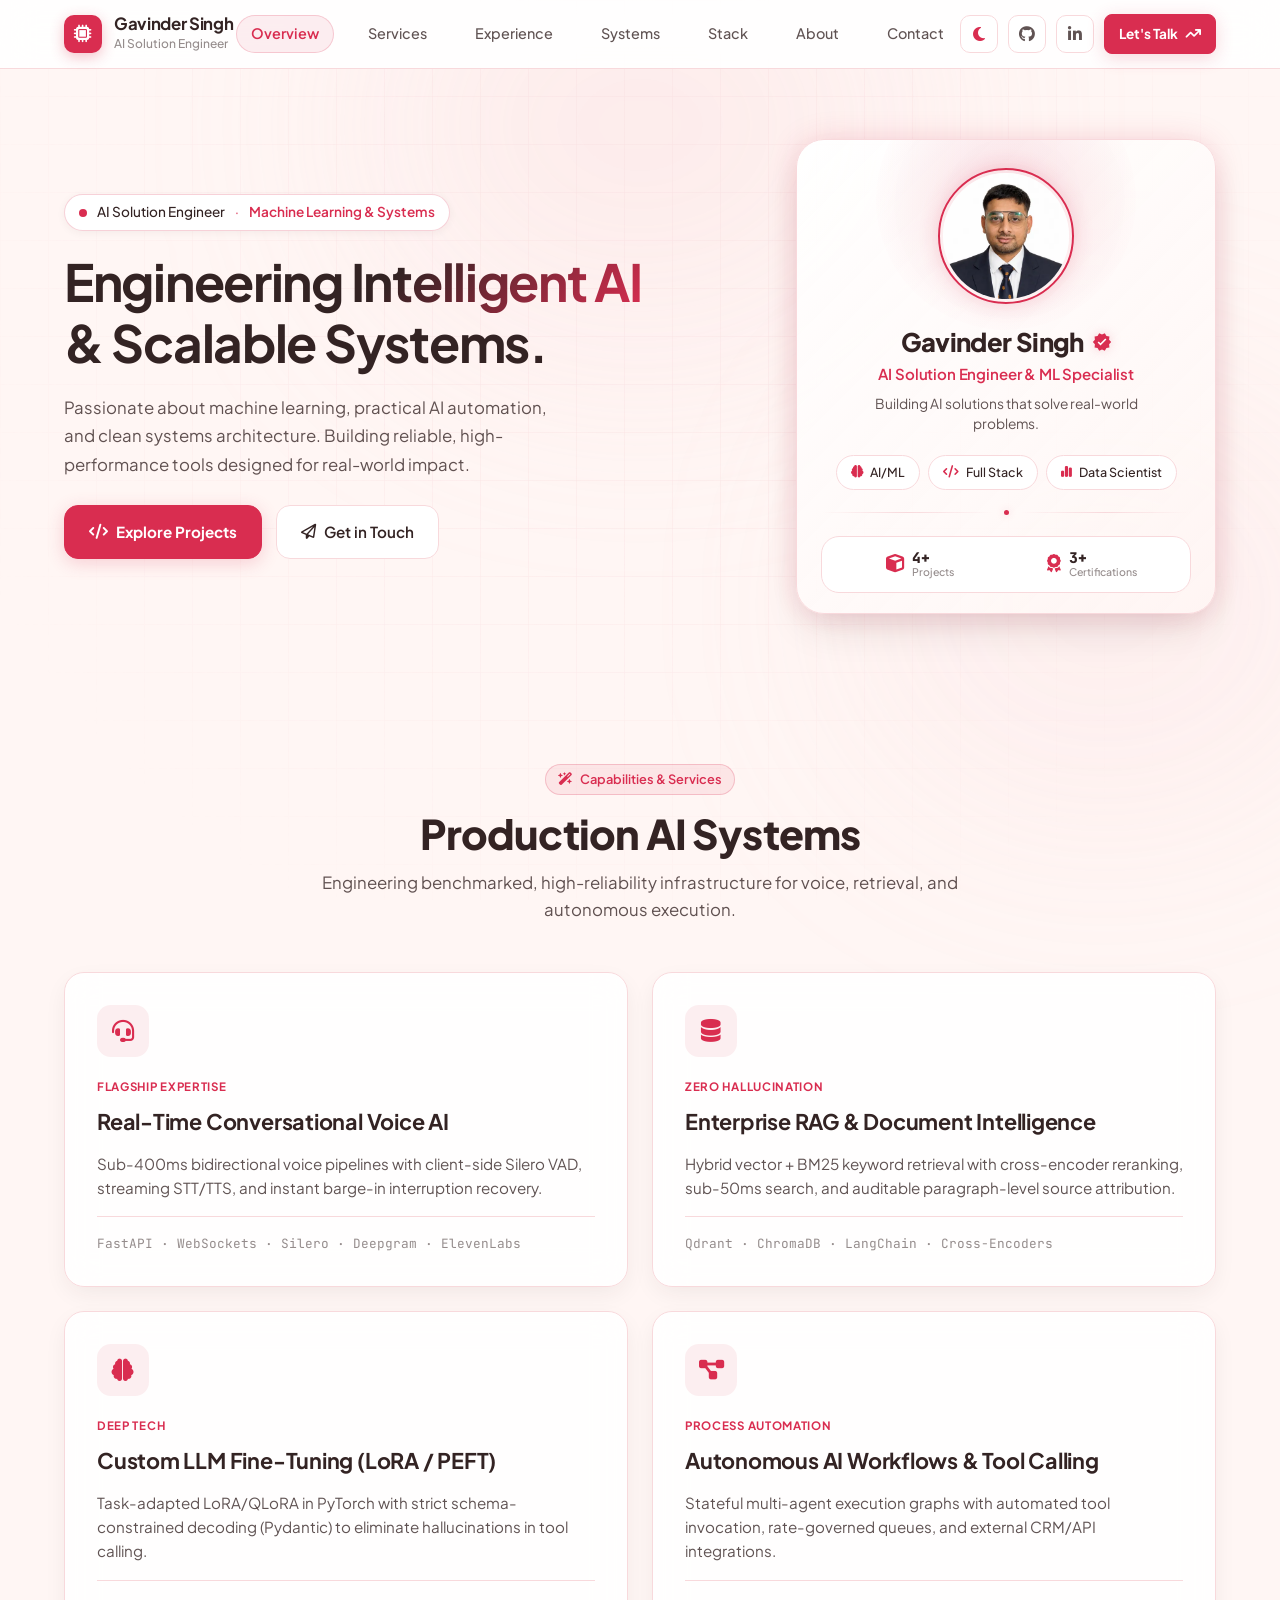
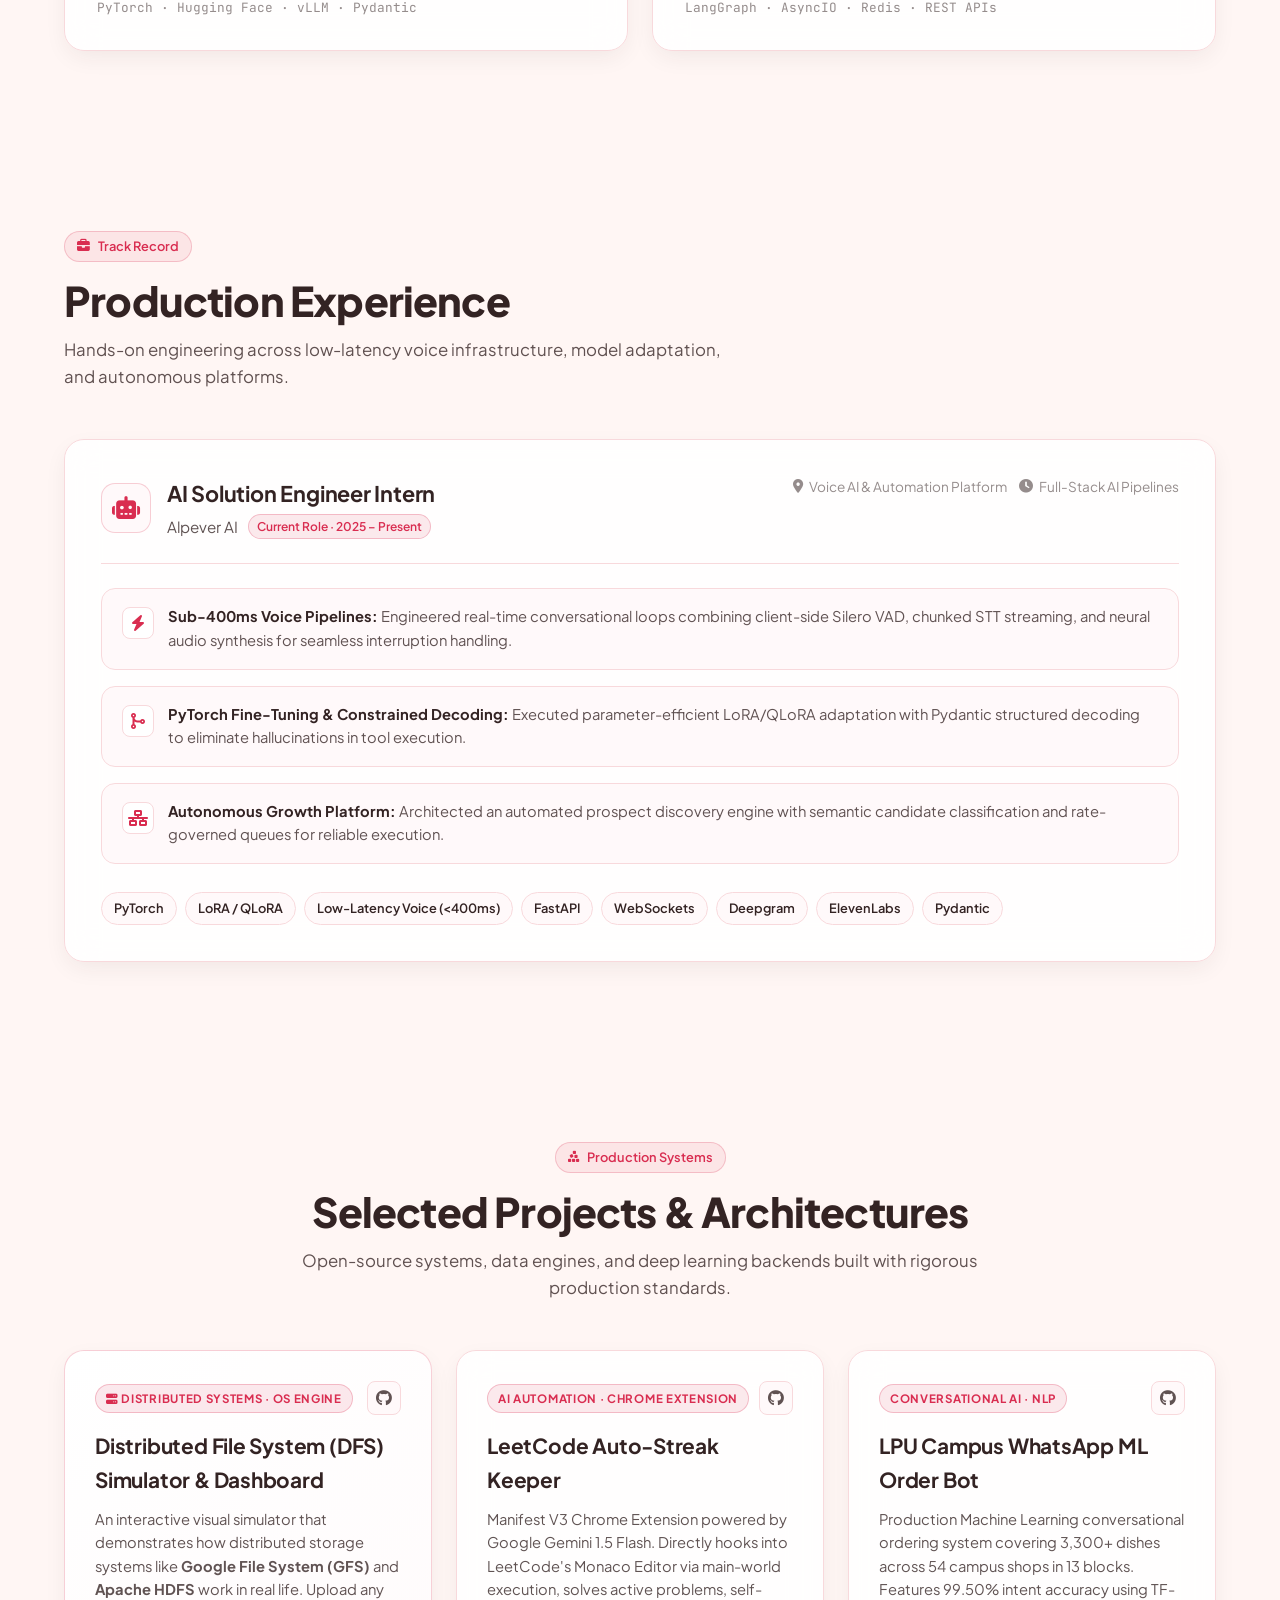
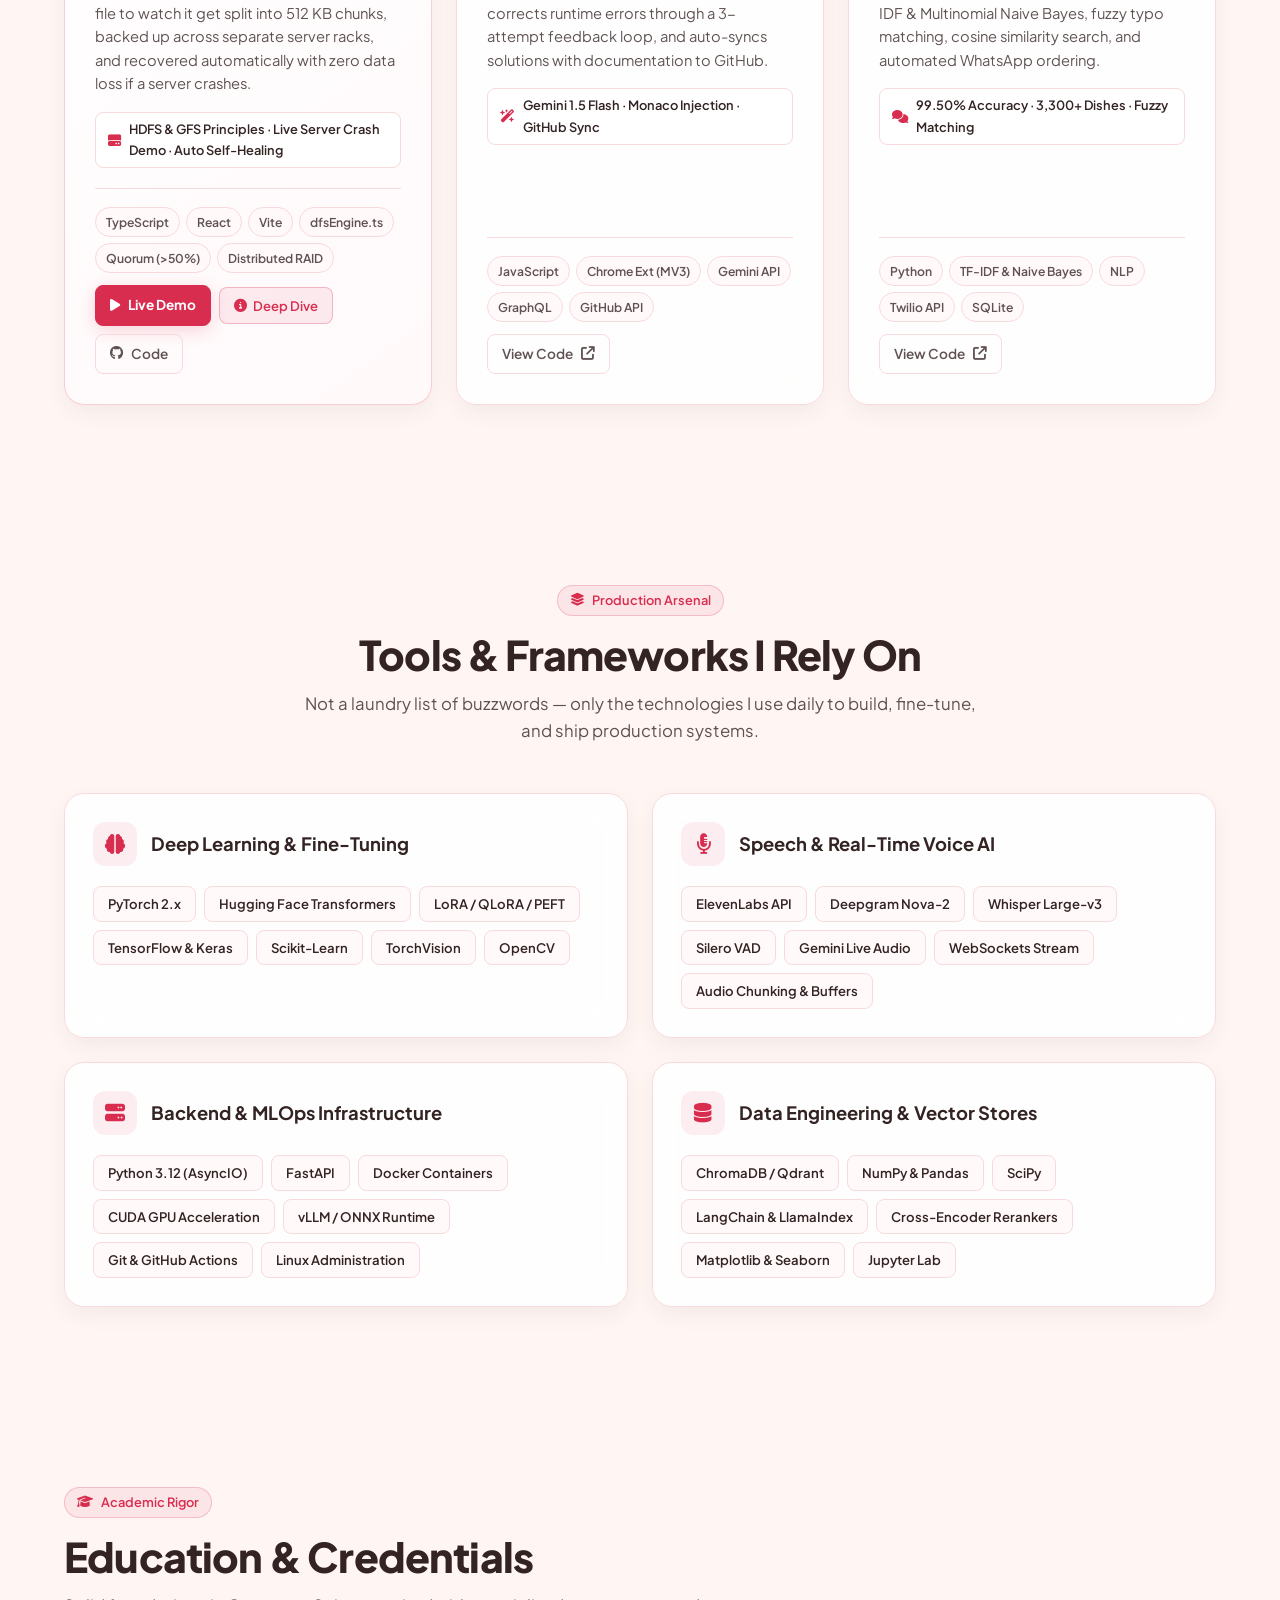
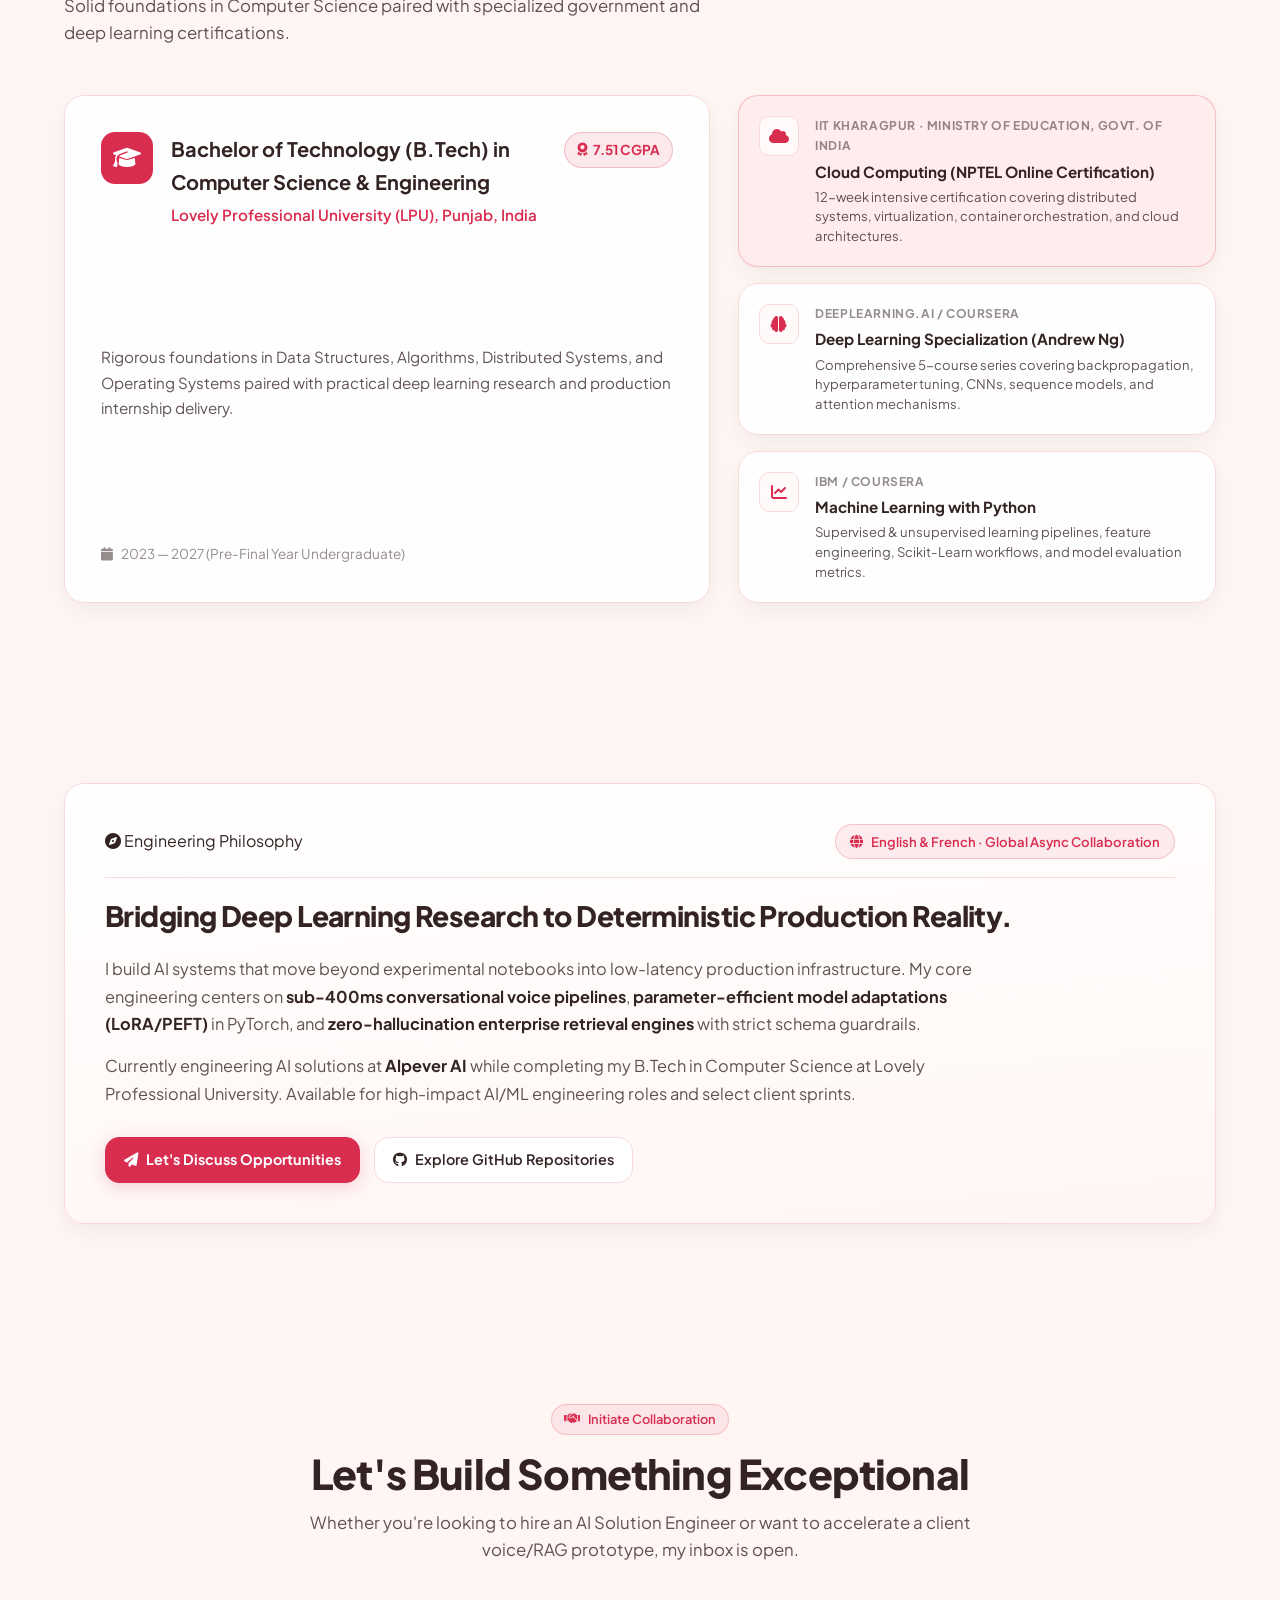
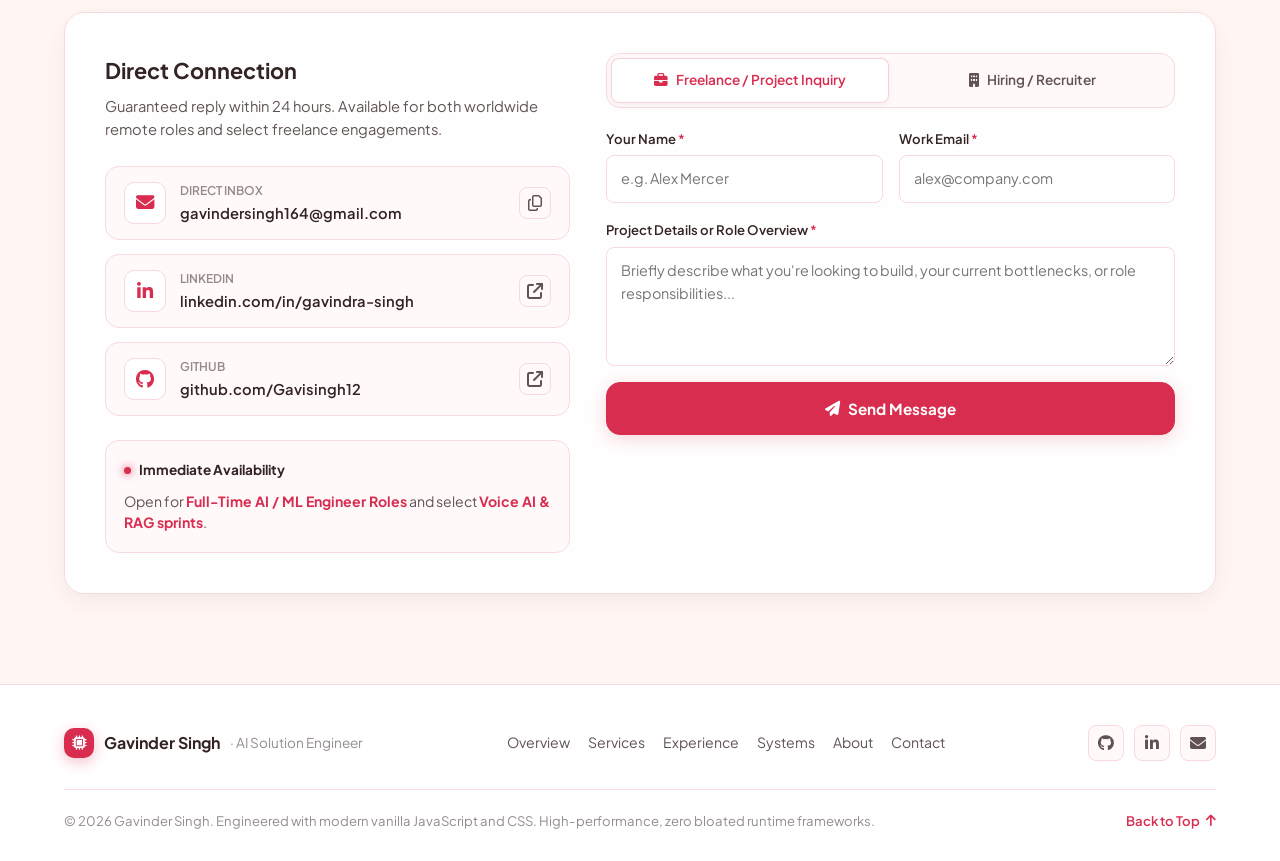
==== commit d8e66592: "fix: ensure light mode is the absolute default on initial load and fresh visits" ====
--- a/index.html
+++ b/index.html
@@ -1,13 +1,25 @@
 <!DOCTYPE html>
-<html lang="en">
+<html lang="en" data-theme="light" style="color-scheme: light;">
 
 <head>
   <meta charset="UTF-8" />
   <script>
     (function () {
-      const savedTheme = localStorage.getItem('portfolio-theme') || 'light';
-      document.documentElement.setAttribute('data-theme', savedTheme);
-      document.documentElement.style.colorScheme = savedTheme;
+      let theme = 'light';
+      try {
+        const sessionTheme = sessionStorage.getItem('portfolio-theme');
+        if (sessionTheme === 'dark' || sessionTheme === 'light') {
+          theme = sessionTheme;
+        } else {
+          // Fresh open: Default is always Light Mode
+          theme = 'light';
+          localStorage.setItem('portfolio-theme', 'light');
+        }
+      } catch (e) {
+        theme = 'light';
+      }
+      document.documentElement.setAttribute('data-theme', theme);
+      document.documentElement.style.colorScheme = theme;
     })();
   </script>
   <meta name="viewport" content="width=device-width, initial-scale=1.0" />
@@ -39,7 +51,7 @@
   <link rel="stylesheet" href="https://cdnjs.cloudflare.com/ajax/libs/font-awesome/6.5.1/css/all.min.css" />
 
   <!-- Primary Stylesheet -->
-  <link rel="stylesheet" href="style.css?v=9.0" />
+  <link rel="stylesheet" href="style.css?v=10.0" />
 </head>
 
 <body>
@@ -1465,7 +1477,7 @@
   </div>
 
   <!-- Primary Application Script -->
-  <script src="script.js?v=9.0"></script>
+  <script src="script.js?v=10.0"></script>
 </body>
 
 </html>
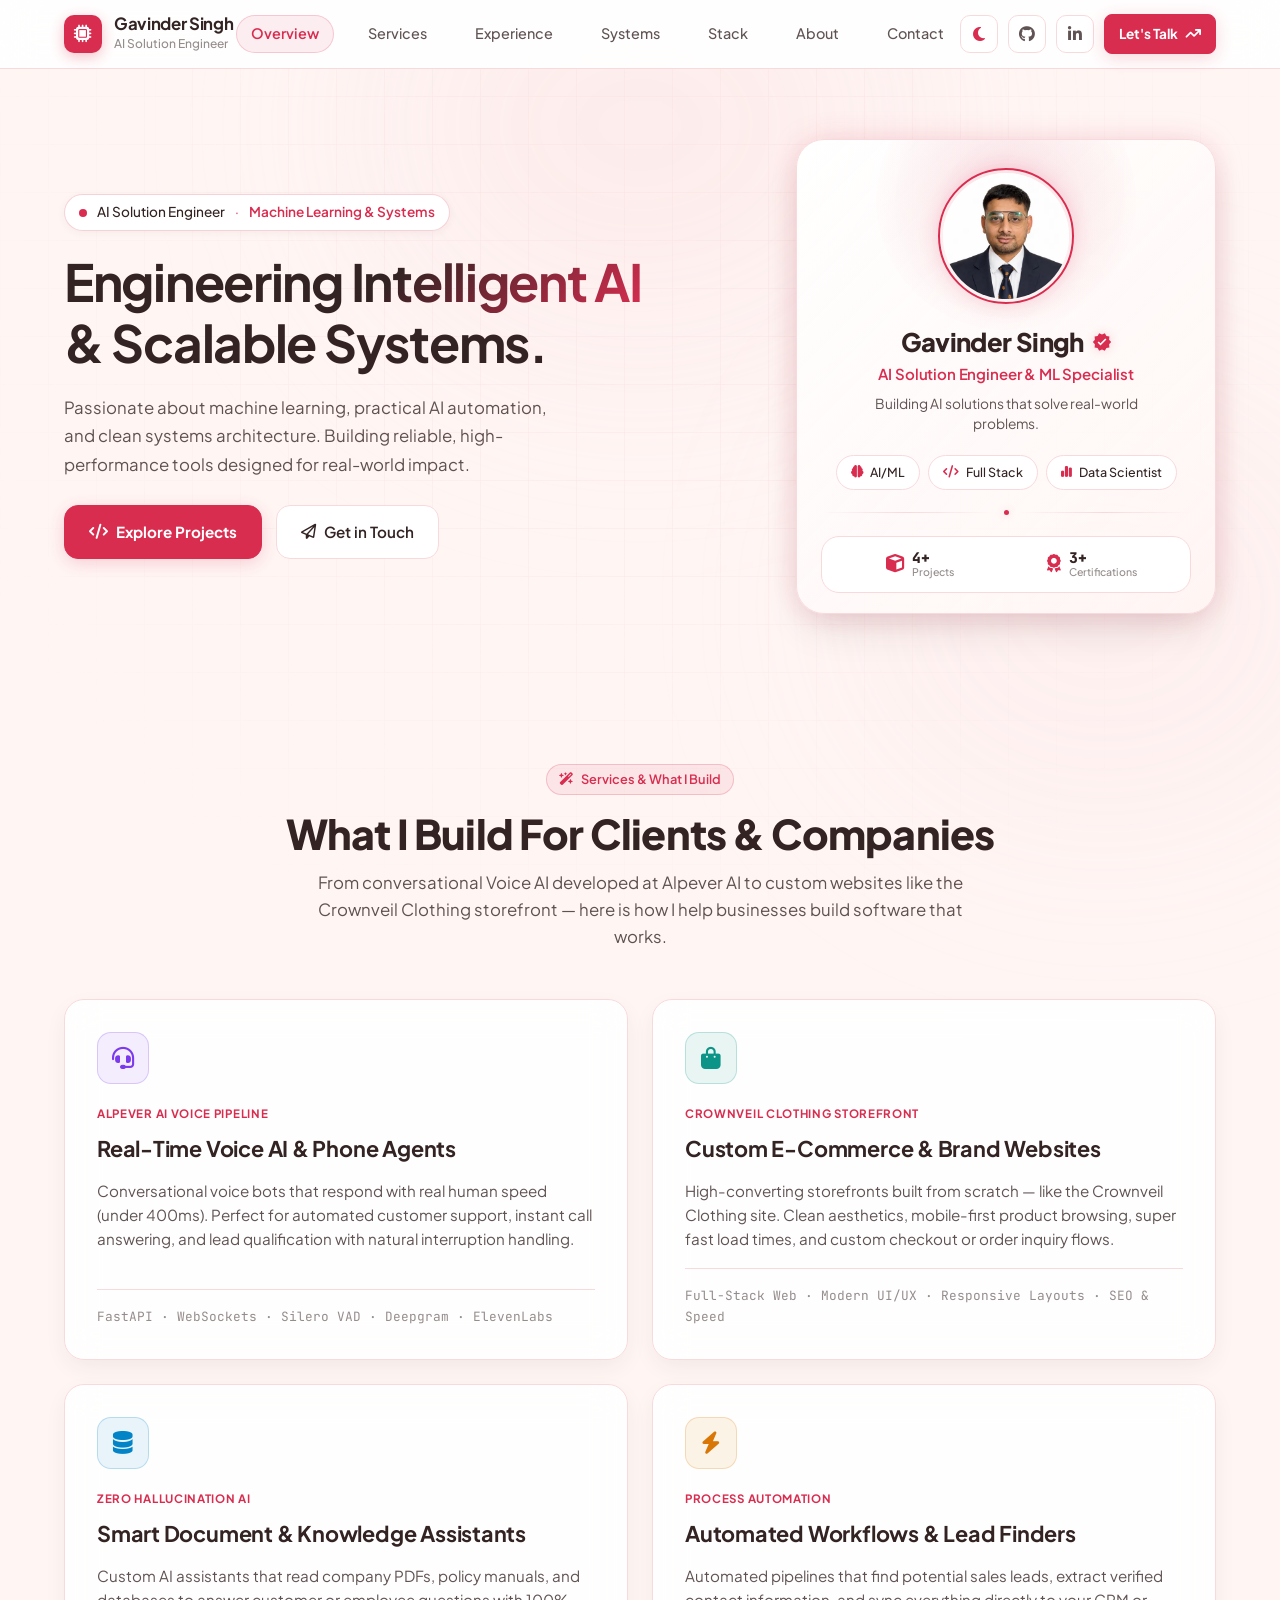
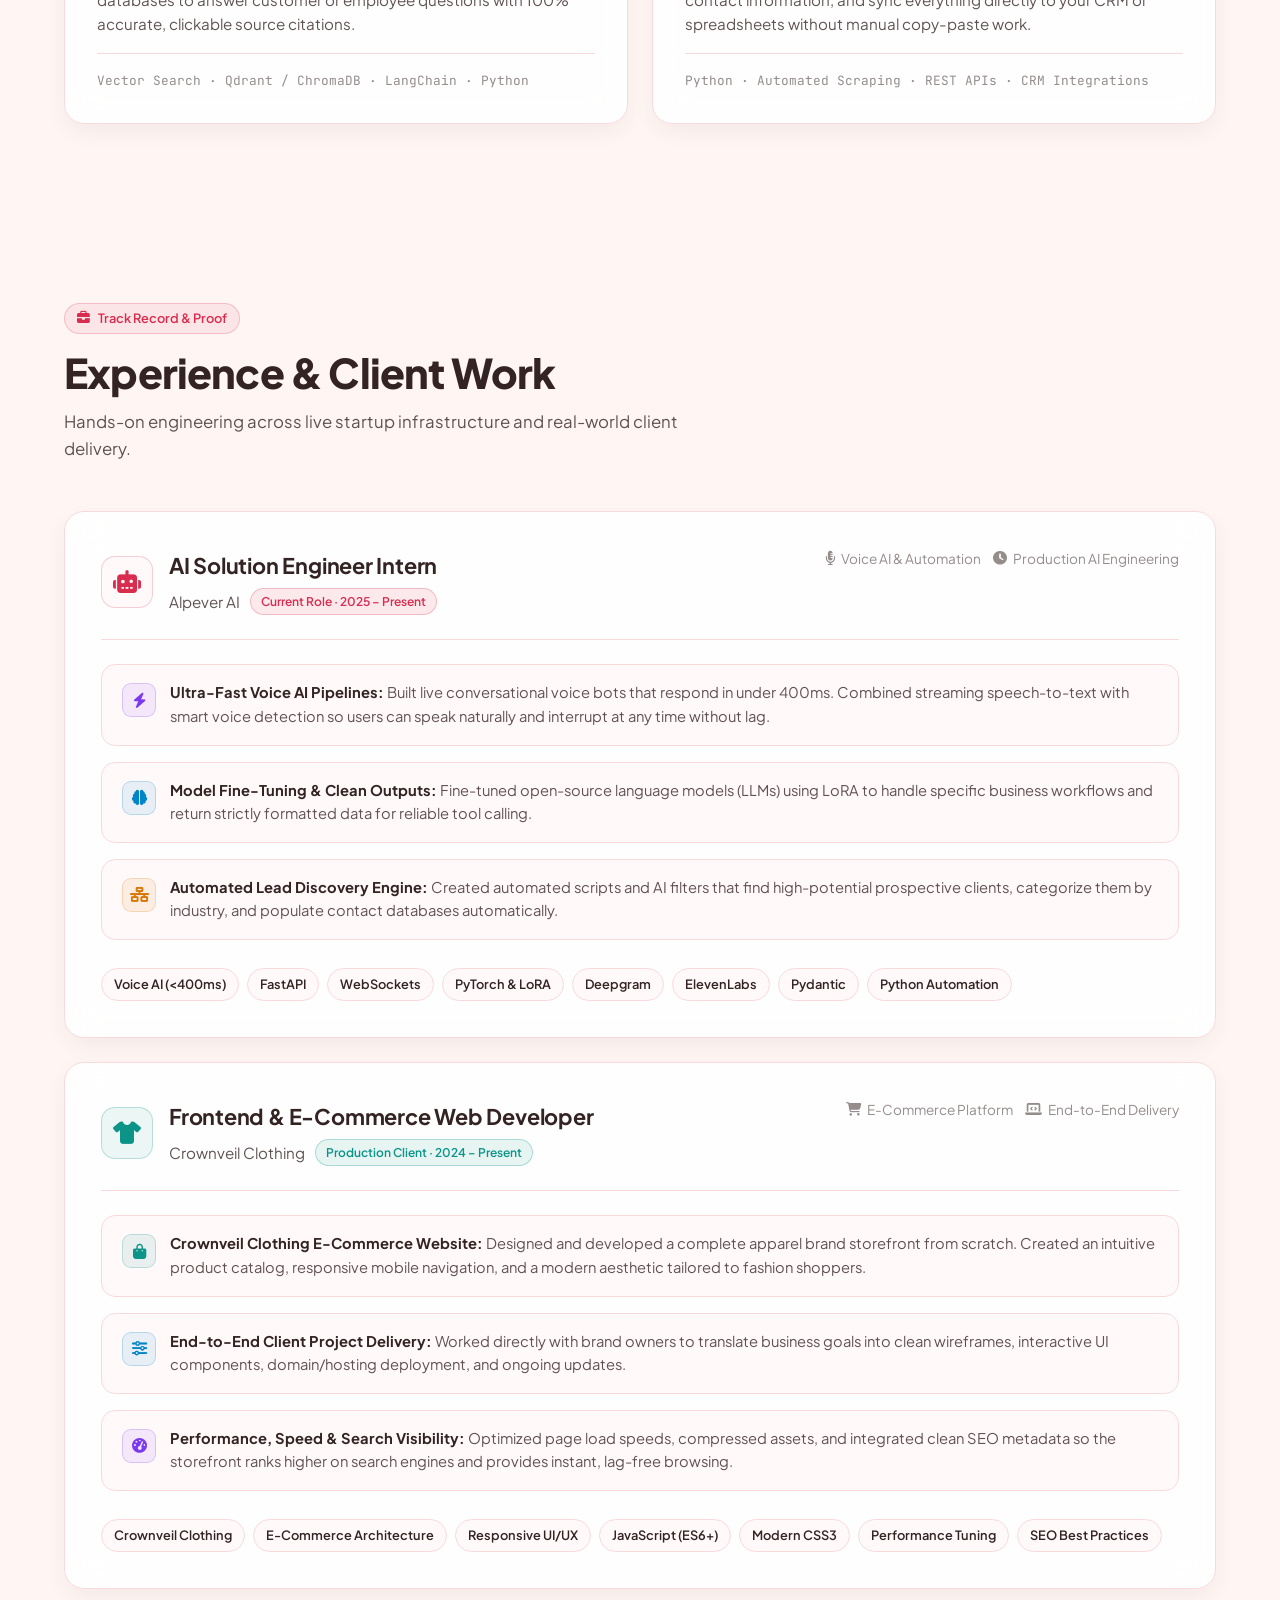
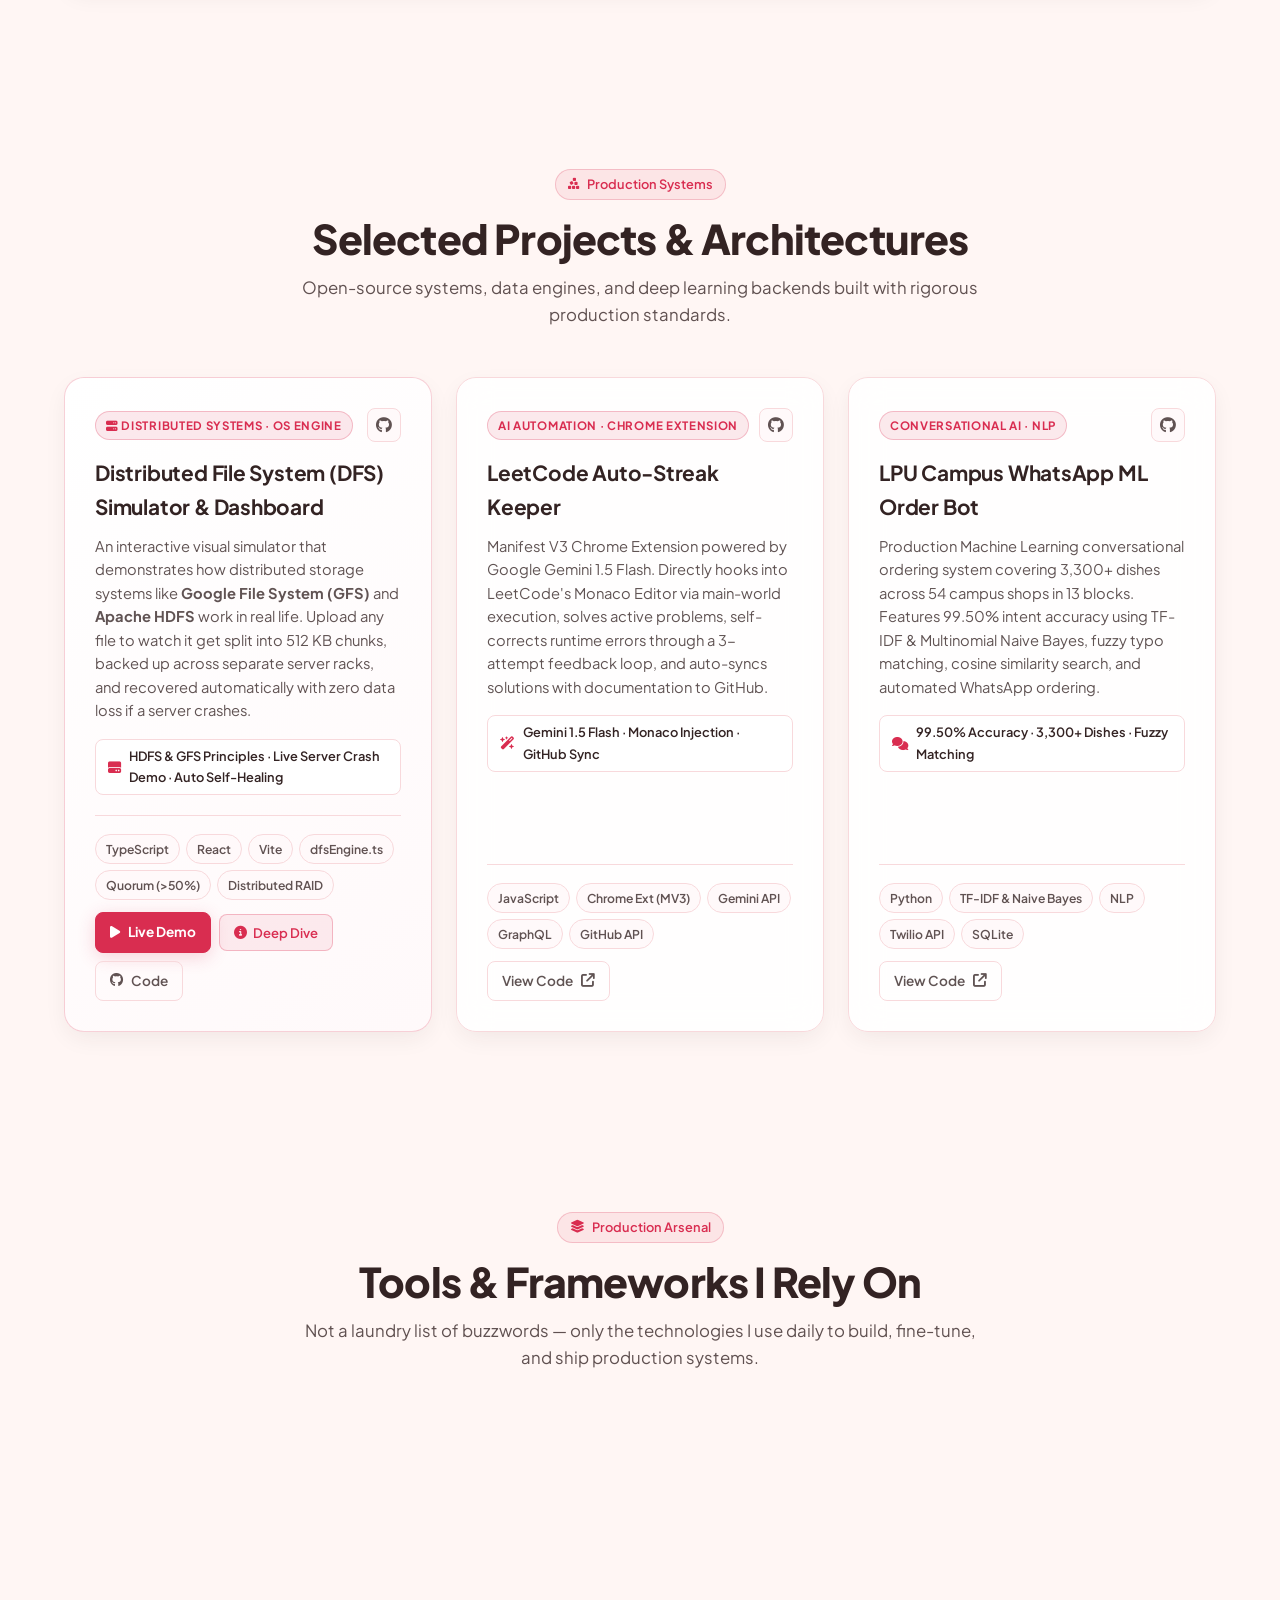
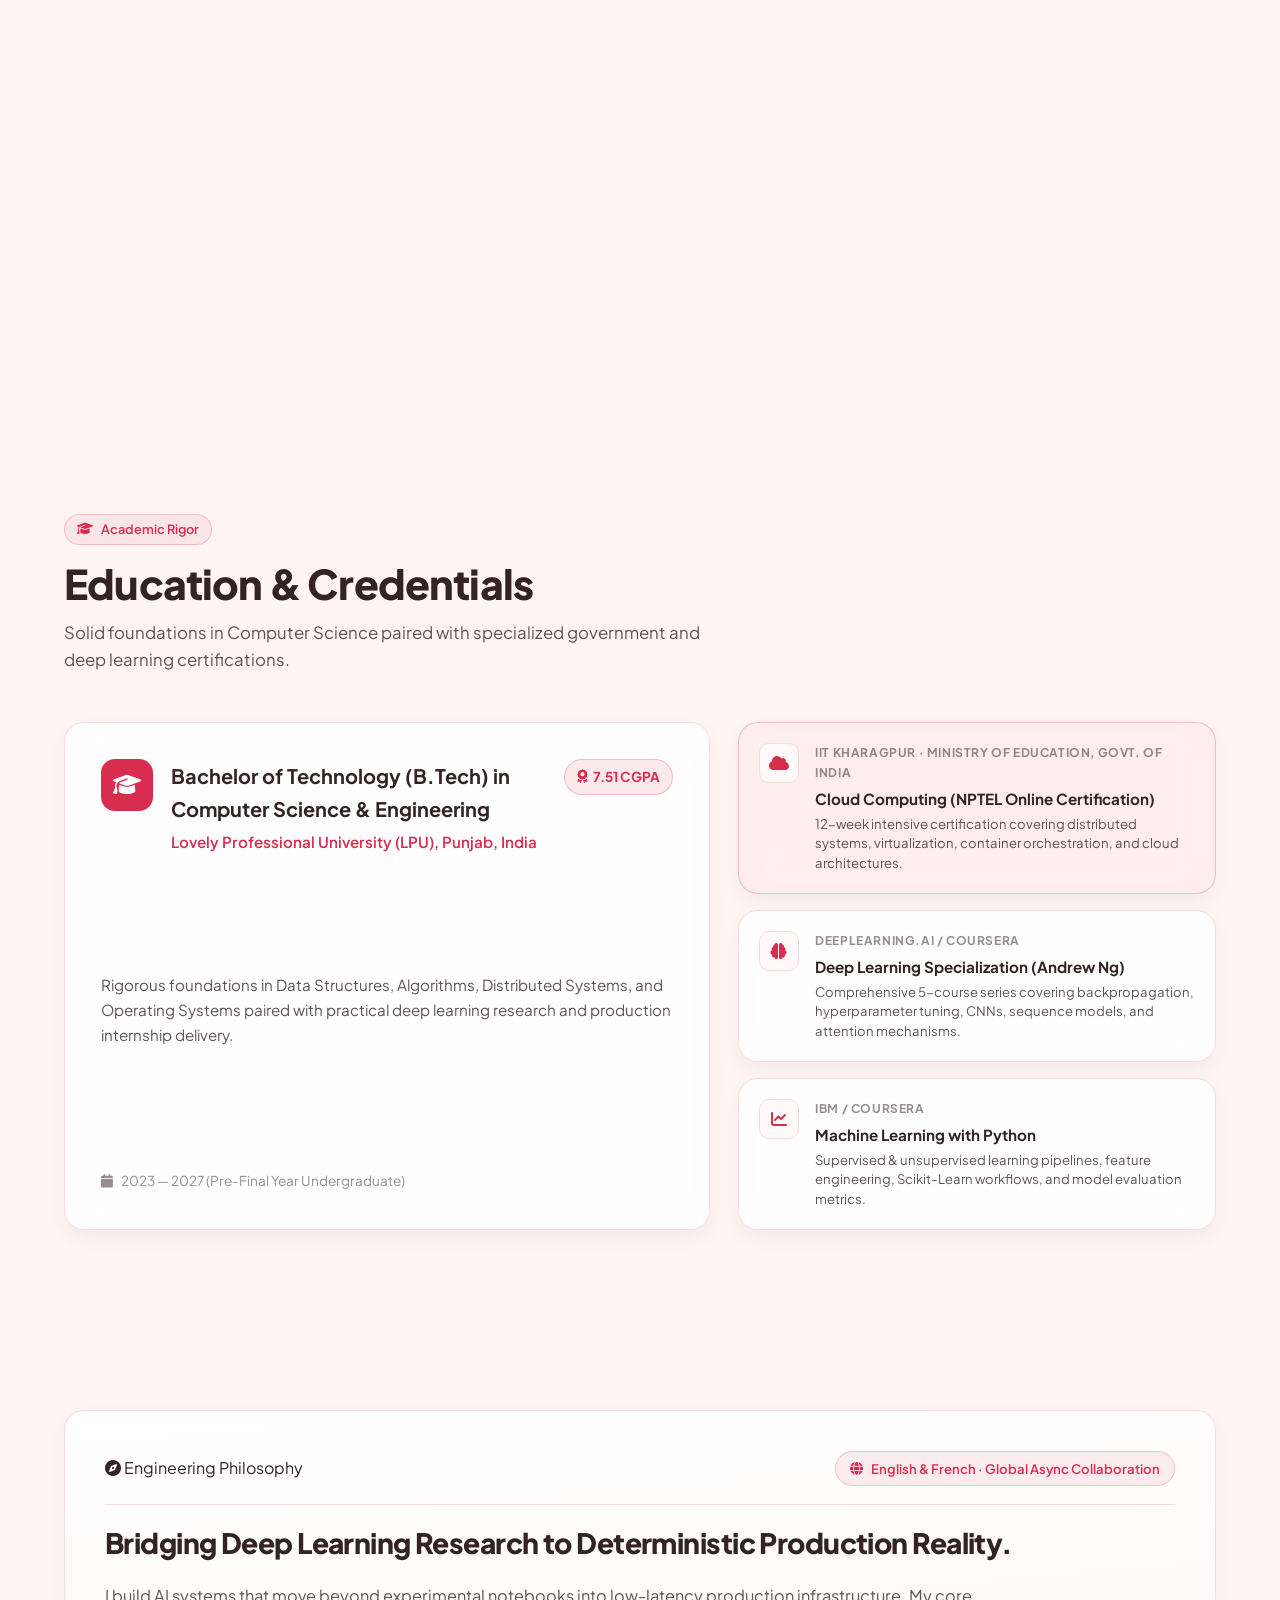
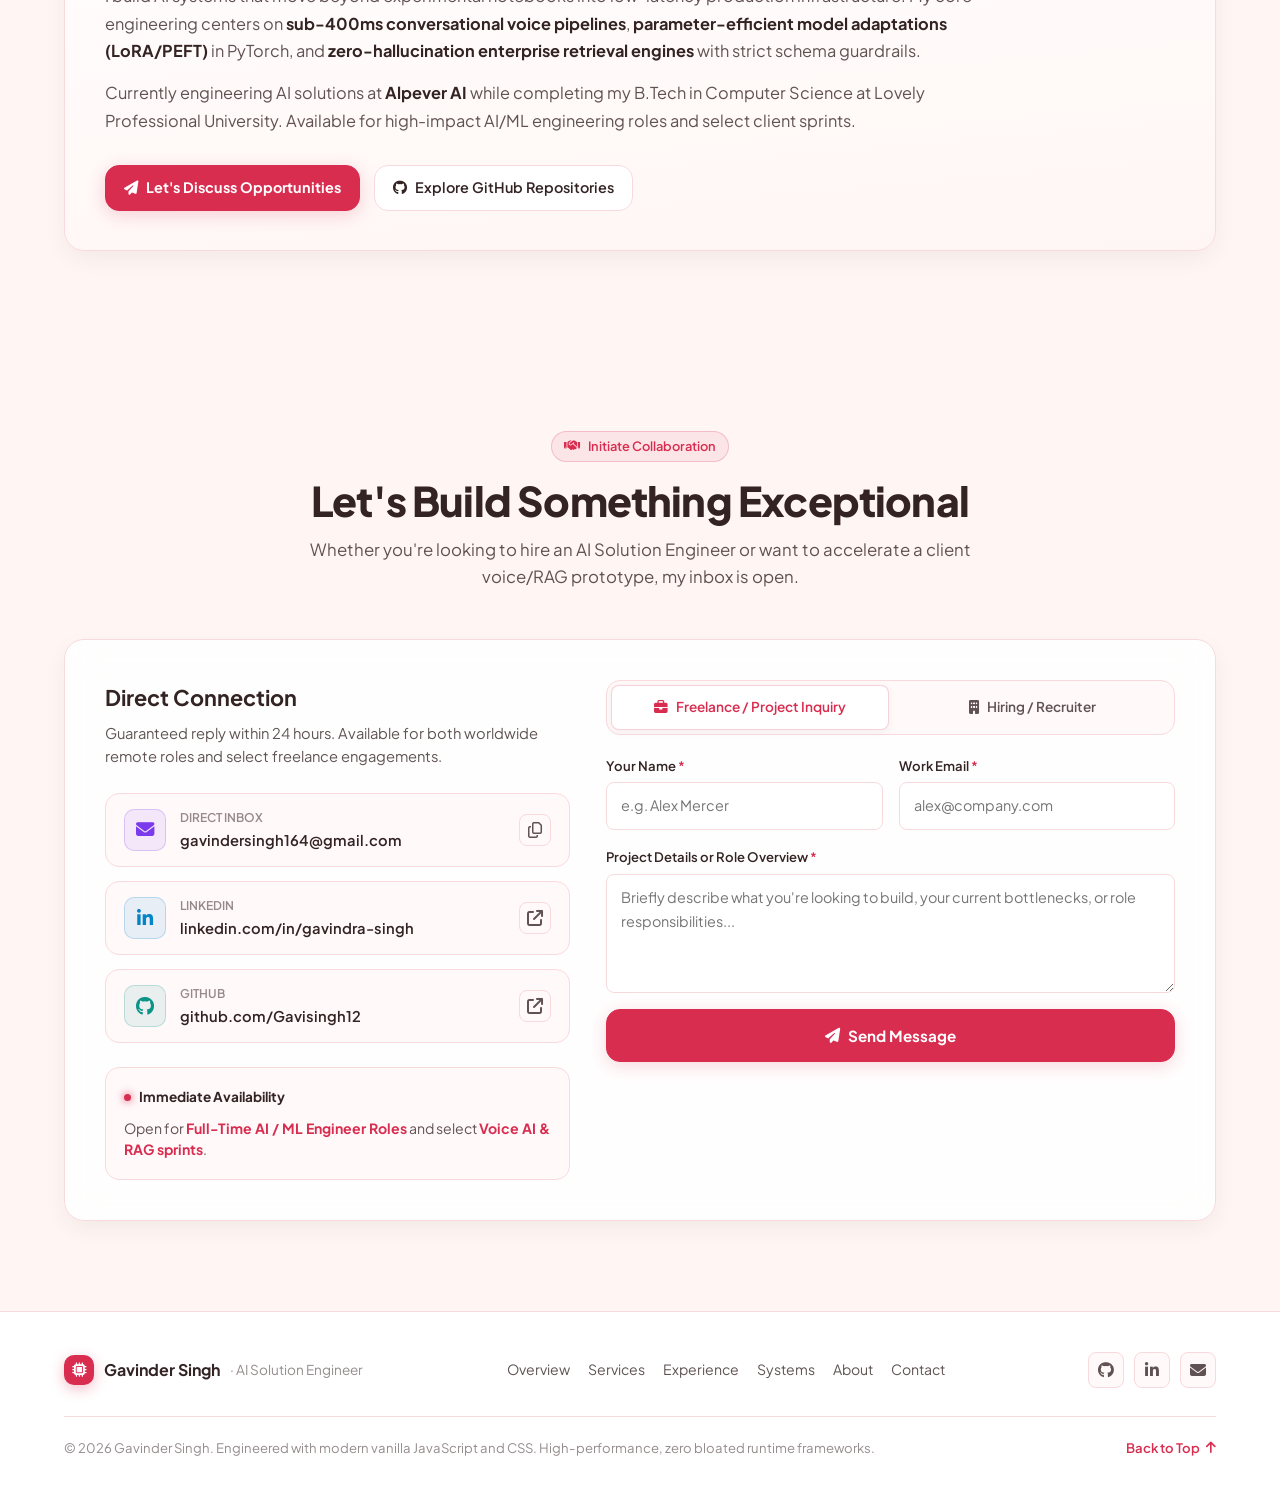
==== commit 7d551333: "feat: showcase Crownveil Clothing storefront and Alpever AI voice pipeline with clean professional b" ====
--- a/index.html
+++ b/index.html
@@ -51,7 +51,7 @@
   <link rel="stylesheet" href="https://cdnjs.cloudflare.com/ajax/libs/font-awesome/6.5.1/css/all.min.css" />
 
   <!-- Primary Stylesheet -->
-  <link rel="stylesheet" href="style.css?v=10.0" />
+  <link rel="stylesheet" href="style.css?v=11.0" />
 </head>
 
 <body>
@@ -422,85 +422,81 @@
     </section>
 
     <!-- =========================================================================
-         SECTION 2: FREELANCE & CLIENT SOLUTIONS
+         SECTION 2: PRODUCTION SERVICES & WHAT I BUILD
     ========================================================================== -->
-    <section class="section" id="solutions" aria-label="Freelance Services & AI Solutions">
+    <section class="section" id="solutions" aria-label="Services & What I Build">
       <div class="container">
 
         <div class="section-header text-center">
           <div class="section-tag">
             <i class="fa-solid fa-wand-magic-sparkles"></i>
-            <span>Capabilities &amp; Services</span>
-          </div>
-          <h2 class="section-title">Production AI Systems</h2>
+            <span>Services &amp; What I Build</span>
+          </div>
+          <h2 class="section-title">What I Build For Clients &amp; Companies</h2>
           <p class="section-subtitle">
-            Engineering benchmarked, high-reliability infrastructure for voice, retrieval, and autonomous execution.
+            From conversational Voice AI developed at Alpever AI to custom websites like the Crownveil Clothing storefront — here is how I help businesses build software that works.
           </p>
         </div>
 
         <div class="services-grid">
 
-          <!-- Solution Card 1: Conversational Voice AI -->
+          <!-- Solution Card 1: Real-Time Conversational Voice AI (Alpever AI) -->
           <div class="service-card glass-panel">
             <div class="service-icon-box icon-purple">
               <i class="fa-solid fa-headset"></i>
             </div>
-            <div class="service-badge">Flagship Expertise</div>
-            <h3 class="service-title">Real-Time Conversational Voice AI</h3>
+            <div class="service-badge">Alpever AI Voice Pipeline</div>
+            <h3 class="service-title">Real-Time Voice AI &amp; Phone Agents</h3>
             <p class="service-description">
-              Sub-400ms bidirectional voice pipelines with client-side Silero VAD, streaming STT/TTS, and instant
-              barge-in interruption recovery.
+              Conversational voice bots that respond with real human speed (under 400ms). Perfect for automated customer support, instant call answering, and lead qualification with natural interruption handling.
             </p>
             <div class="service-footer">
-              <span class="service-tech">FastAPI · WebSockets · Silero · Deepgram · ElevenLabs</span>
-            </div>
-          </div>
-
-          <!-- Solution Card 2: Enterprise RAG & Knowledge Intelligence -->
+              <span class="service-tech">FastAPI · WebSockets · Silero VAD · Deepgram · ElevenLabs</span>
+            </div>
+          </div>
+
+          <!-- Solution Card 2: Custom E-Commerce & Brand Websites (Crownveil Clothing) -->
+          <div class="service-card glass-panel">
+            <div class="service-icon-box icon-emerald">
+              <i class="fa-solid fa-bag-shopping"></i>
+            </div>
+            <div class="service-badge">Crownveil Clothing Storefront</div>
+            <h3 class="service-title">Custom E-Commerce &amp; Brand Websites</h3>
+            <p class="service-description">
+              High-converting storefronts built from scratch — like the Crownveil Clothing site. Clean aesthetics, mobile-first product browsing, super fast load times, and custom checkout or order inquiry flows.
+            </p>
+            <div class="service-footer">
+              <span class="service-tech">Full-Stack Web · Modern UI/UX · Responsive Layouts · SEO &amp; Speed</span>
+            </div>
+          </div>
+
+          <!-- Solution Card 3: Enterprise RAG & Knowledge Intelligence -->
           <div class="service-card glass-panel">
             <div class="service-icon-box icon-cyan">
               <i class="fa-solid fa-database"></i>
             </div>
-            <div class="service-badge">Zero Hallucination</div>
-            <h3 class="service-title">Enterprise RAG &amp; Document Intelligence</h3>
+            <div class="service-badge">Zero Hallucination AI</div>
+            <h3 class="service-title">Smart Document &amp; Knowledge Assistants</h3>
             <p class="service-description">
-              Hybrid vector + BM25 keyword retrieval with cross-encoder reranking, sub-50ms search, and auditable
-              paragraph-level source attribution.
+              Custom AI assistants that read company PDFs, policy manuals, and databases to answer customer or employee questions with 100% accurate, clickable source citations.
             </p>
             <div class="service-footer">
-              <span class="service-tech">Qdrant · ChromaDB · LangChain · Cross-Encoders</span>
-            </div>
-          </div>
-
-          <!-- Solution Card 3: Model Fine-Tuning & Quantization -->
+              <span class="service-tech">Vector Search · Qdrant / ChromaDB · LangChain · Python</span>
+            </div>
+          </div>
+
+          <!-- Solution Card 4: Autonomous Workflows & Automation -->
           <div class="service-card glass-panel">
-            <div class="service-icon-box icon-emerald">
-              <i class="fa-solid fa-brain"></i>
-            </div>
-            <div class="service-badge">Deep Tech</div>
-            <h3 class="service-title">Custom LLM Fine-Tuning (LoRA / PEFT)</h3>
+            <div class="service-icon-box icon-amber">
+              <i class="fa-solid fa-bolt"></i>
+            </div>
+            <div class="service-badge">Process Automation</div>
+            <h3 class="service-title">Automated Workflows &amp; Lead Finders</h3>
             <p class="service-description">
-              Task-adapted LoRA/QLoRA in PyTorch with strict schema-constrained decoding (Pydantic) to eliminate
-              hallucinations in tool calling.
+              Automated pipelines that find potential sales leads, extract verified contact information, and sync everything directly to your CRM or spreadsheets without manual copy-paste work.
             </p>
             <div class="service-footer">
-              <span class="service-tech">PyTorch · Hugging Face · vLLM · Pydantic</span>
-            </div>
-          </div>
-
-          <!-- Solution Card 4: Autonomous Agent Workflows -->
-          <div class="service-card glass-panel">
-            <div class="service-icon-box icon-amber">
-              <i class="fa-solid fa-diagram-project"></i>
-            </div>
-            <div class="service-badge">Process Automation</div>
-            <h3 class="service-title">Autonomous AI Workflows &amp; Tool Calling</h3>
-            <p class="service-description">
-              Stateful multi-agent execution graphs with automated tool invocation, rate-governed queues, and external
-              CRM/API integrations.
-            </p>
-            <div class="service-footer">
-              <span class="service-tech">LangGraph · AsyncIO · Redis · REST APIs</span>
+              <span class="service-tech">Python · Automated Scraping · REST APIs · CRM Integrations</span>
             </div>
           </div>
 
@@ -510,7 +506,7 @@
     </section>
 
     <!-- =========================================================================
-         SECTION 3: PRODUCTION EXPERIENCE
+         SECTION 3: PRODUCTION EXPERIENCE & WORK HISTORY
     ========================================================================== -->
     <section class="section" id="experience" aria-label="Work Experience">
       <div class="container">
@@ -518,16 +514,17 @@
         <div class="section-header">
           <div class="section-tag">
             <i class="fa-solid fa-briefcase"></i>
-            <span>Track Record</span>
-          </div>
-          <h2 class="section-title">Production Experience</h2>
+            <span>Track Record &amp; Proof</span>
+          </div>
+          <h2 class="section-title">Experience &amp; Client Work</h2>
           <p class="section-subtitle">
-            Hands-on engineering across low-latency voice infrastructure, model adaptation, and autonomous platforms.
+            Hands-on engineering across live startup infrastructure and real-world client delivery.
           </p>
         </div>
 
         <div class="experience-timeline">
 
+          <!-- Experience Card 1: AI Solution Engineer Intern (Alpever AI) -->
           <div class="experience-card glass-panel">
             <div class="exp-header-row">
               <div class="exp-brand">
@@ -544,50 +541,102 @@
               </div>
 
               <div class="exp-meta">
-                <span class="exp-badge-item"><i class="fa-solid fa-location-dot"></i> Voice AI &amp; Automation
-                  Platform</span>
-                <span class="exp-badge-item"><i class="fa-solid fa-clock"></i> Full-Stack AI Pipelines</span>
+                <span class="exp-badge-item"><i class="fa-solid fa-microphone-lines"></i> Voice AI &amp; Automation</span>
+                <span class="exp-badge-item"><i class="fa-solid fa-clock"></i> Production AI Engineering</span>
               </div>
             </div>
 
             <div class="exp-body">
               <div class="exp-achievements">
                 <div class="achievement-item">
-                  <div class="achievement-icon"><i class="fa-solid fa-bolt"></i></div>
+                  <div class="achievement-icon icon-purple"><i class="fa-solid fa-bolt"></i></div>
                   <div class="achievement-text">
-                    <strong>Sub-400ms Voice Pipelines:</strong> Engineered real-time conversational loops combining
-                    client-side Silero VAD, chunked STT streaming, and neural audio synthesis for seamless interruption
-                    handling.
+                    <strong>Ultra-Fast Voice AI Pipelines:</strong> Built live conversational voice bots that respond in under 400ms. Combined streaming speech-to-text with smart voice detection so users can speak naturally and interrupt at any time without lag.
                   </div>
                 </div>
 
                 <div class="achievement-item">
-                  <div class="achievement-icon"><i class="fa-solid fa-code-merge"></i></div>
+                  <div class="achievement-icon icon-cyan"><i class="fa-solid fa-brain"></i></div>
                   <div class="achievement-text">
-                    <strong>PyTorch Fine-Tuning &amp; Constrained Decoding:</strong> Executed parameter-efficient
-                    LoRA/QLoRA adaptation with Pydantic structured decoding to eliminate hallucinations in tool
-                    execution.
+                    <strong>Model Fine-Tuning &amp; Clean Outputs:</strong> Fine-tuned open-source language models (LLMs) using LoRA to handle specific business workflows and return strictly formatted data for reliable tool calling.
                   </div>
                 </div>
 
                 <div class="achievement-item">
-                  <div class="achievement-icon"><i class="fa-solid fa-network-wired"></i></div>
+                  <div class="achievement-icon icon-amber"><i class="fa-solid fa-network-wired"></i></div>
                   <div class="achievement-text">
-                    <strong>Autonomous Growth Platform:</strong> Architected an automated prospect discovery engine with
-                    semantic candidate classification and rate-governed queues for reliable execution.
+                    <strong>Automated Lead Discovery Engine:</strong> Created automated scripts and AI filters that find high-potential prospective clients, categorize them by industry, and populate contact databases automatically.
                   </div>
                 </div>
               </div>
 
               <div class="exp-tags-row">
-                <span class="tech-tag">PyTorch</span>
-                <span class="tech-tag">LoRA / QLoRA</span>
-                <span class="tech-tag">Low-Latency Voice (&lt;400ms)</span>
+                <span class="tech-tag">Voice AI (&lt;400ms)</span>
                 <span class="tech-tag">FastAPI</span>
                 <span class="tech-tag">WebSockets</span>
+                <span class="tech-tag">PyTorch &amp; LoRA</span>
                 <span class="tech-tag">Deepgram</span>
                 <span class="tech-tag">ElevenLabs</span>
                 <span class="tech-tag">Pydantic</span>
+                <span class="tech-tag">Python Automation</span>
+              </div>
+            </div>
+          </div>
+
+          <!-- Experience Card 2: Frontend & E-Commerce Web Developer (Crownveil Clothing) -->
+          <div class="experience-card glass-panel">
+            <div class="exp-header-row">
+              <div class="exp-brand">
+                <div class="company-logo-badge brand-freelance">
+                  <i class="fa-solid fa-shirt"></i>
+                </div>
+                <div>
+                  <h3 class="exp-role-title">Frontend &amp; E-Commerce Web Developer</h3>
+                  <div class="exp-company-name">
+                    <span>Crownveil Clothing</span>
+                    <span class="status-pill freelance">Production Client · 2024 – Present</span>
+                  </div>
+                </div>
+              </div>
+
+              <div class="exp-meta">
+                <span class="exp-badge-item"><i class="fa-solid fa-cart-shopping"></i> E-Commerce Platform</span>
+                <span class="exp-badge-item"><i class="fa-solid fa-laptop-code"></i> End-to-End Delivery</span>
+              </div>
+            </div>
+
+            <div class="exp-body">
+              <div class="exp-achievements">
+                <div class="achievement-item">
+                  <div class="achievement-icon icon-emerald"><i class="fa-solid fa-bag-shopping"></i></div>
+                  <div class="achievement-text">
+                    <strong>Crownveil Clothing E-Commerce Website:</strong> Designed and developed a complete apparel brand storefront from scratch. Created an intuitive product catalog, responsive mobile navigation, and a modern aesthetic tailored to fashion shoppers.
+                  </div>
+                </div>
+
+                <div class="achievement-item">
+                  <div class="achievement-icon icon-cyan"><i class="fa-solid fa-sliders"></i></div>
+                  <div class="achievement-text">
+                    <strong>End-to-End Client Project Delivery:</strong> Worked directly with brand owners to translate business goals into clean wireframes, interactive UI components, domain/hosting deployment, and ongoing updates.
+                  </div>
+                </div>
+
+                <div class="achievement-item">
+                  <div class="achievement-icon icon-purple"><i class="fa-solid fa-gauge-high"></i></div>
+                  <div class="achievement-text">
+                    <strong>Performance, Speed &amp; Search Visibility:</strong> Optimized page load speeds, compressed assets, and integrated clean SEO metadata so the storefront ranks higher on search engines and provides instant, lag-free browsing.
+                  </div>
+                </div>
+              </div>
+
+              <div class="exp-tags-row">
+                <span class="tech-tag">Crownveil Clothing</span>
+                <span class="tech-tag">E-Commerce Architecture</span>
+                <span class="tech-tag">Responsive UI/UX</span>
+                <span class="tech-tag">JavaScript (ES6+)</span>
+                <span class="tech-tag">Modern CSS3</span>
+                <span class="tech-tag">Performance Tuning</span>
+                <span class="tech-tag">SEO Best Practices</span>
               </div>
             </div>
           </div>
@@ -1477,7 +1526,7 @@
   </div>
 
   <!-- Primary Application Script -->
-  <script src="script.js?v=10.0"></script>
+  <script src="script.js?v=11.0"></script>
 </body>
 
 </html>
--- a/style.css
+++ b/style.css
@@ -1335,10 +1335,48 @@
   margin-bottom: 20px;
   background: rgba(217, 45, 80, 0.08);
   color: var(--accent-primary);
-}
-.icon-purple, .icon-cyan, .icon-emerald, .icon-amber {
-  background: rgba(217, 45, 80, 0.08);
-  color: var(--accent-primary);
+  border: 1px solid rgba(217, 45, 80, 0.2);
+}
+.icon-purple {
+  background: rgba(124, 58, 237, 0.09) !important;
+  color: #7c3aed !important;
+  border-color: rgba(124, 58, 237, 0.22) !important;
+}
+.icon-emerald {
+  background: rgba(13, 148, 136, 0.09) !important;
+  color: #0d9488 !important;
+  border-color: rgba(13, 148, 136, 0.22) !important;
+}
+.icon-cyan {
+  background: rgba(2, 132, 199, 0.09) !important;
+  color: #0284c7 !important;
+  border-color: rgba(2, 132, 199, 0.22) !important;
+}
+.icon-amber {
+  background: rgba(217, 119, 6, 0.09) !important;
+  color: #d97706 !important;
+  border-color: rgba(217, 119, 6, 0.22) !important;
+}
+
+[data-theme="dark"] .icon-purple {
+  background: rgba(167, 139, 250, 0.12) !important;
+  color: #a78bfa !important;
+  border-color: rgba(167, 139, 250, 0.25) !important;
+}
+[data-theme="dark"] .icon-emerald {
+  background: rgba(66, 211, 146, 0.12) !important;
+  color: #42d392 !important;
+  border-color: rgba(66, 211, 146, 0.25) !important;
+}
+[data-theme="dark"] .icon-cyan {
+  background: rgba(56, 189, 248, 0.12) !important;
+  color: #38bdf8 !important;
+  border-color: rgba(56, 189, 248, 0.25) !important;
+}
+[data-theme="dark"] .icon-amber {
+  background: rgba(251, 191, 36, 0.12) !important;
+  color: #fbbf24 !important;
+  border-color: rgba(251, 191, 36, 0.25) !important;
 }
 
 .service-badge {
@@ -1409,6 +1447,12 @@
 }
 .experience-card {
   padding: 36px;
+  transition: transform var(--trans-base), box-shadow var(--trans-base), border-color var(--trans-base);
+}
+.experience-card:hover {
+  transform: translateY(-4px);
+  border-color: var(--border-medium);
+  box-shadow: var(--shadow-lg), 0 0 24px var(--accent-glow-primary);
 }
 .exp-header-row {
   display: flex;
@@ -1425,8 +1469,8 @@
   gap: 16px;
 }
 .company-logo-badge {
-  width: 50px;
-  height: 50px;
+  width: 52px;
+  height: 52px;
   border-radius: 14px;
   background: var(--bg-surface-elevated);
   border: 1px solid var(--border-medium);
@@ -1435,6 +1479,20 @@
   justify-content: center;
   color: var(--accent-primary);
   font-size: 1.4rem;
+  transition: transform var(--trans-fast);
+}
+.experience-card:hover .company-logo-badge {
+  transform: scale(1.05);
+}
+.company-logo-badge.brand-freelance {
+  color: #0d9488;
+  background: rgba(13, 148, 136, 0.08);
+  border-color: rgba(13, 148, 136, 0.25);
+}
+[data-theme="dark"] .company-logo-badge.brand-freelance {
+  color: #42d392;
+  background: rgba(66, 211, 146, 0.12);
+  border-color: rgba(66, 211, 146, 0.28);
 }
 .exp-role-title {
   font-size: 1.35rem;
@@ -1448,7 +1506,8 @@
   gap: 10px;
   font-size: 0.95rem;
   color: var(--text-secondary);
-  margin-top: 2px;
+  margin-top: 4px;
+  flex-wrap: wrap;
 }
 .status-pill.current {
   background: rgba(217, 45, 80, 0.10);
@@ -1456,8 +1515,22 @@
   border: 1px solid rgba(217, 45, 80, 0.25);
   font-size: 0.75rem;
   font-weight: 600;
-  padding: 2px 8px;
+  padding: 3px 10px;
   border-radius: var(--radius-full);
+}
+.status-pill.freelance {
+  background: rgba(13, 148, 136, 0.10);
+  color: #0d9488;
+  border: 1px solid rgba(13, 148, 136, 0.28);
+  font-size: 0.75rem;
+  font-weight: 600;
+  padding: 3px 10px;
+  border-radius: var(--radius-full);
+}
+[data-theme="dark"] .status-pill.freelance {
+  background: rgba(66, 211, 146, 0.12);
+  color: #42d392;
+  border: 1px solid rgba(66, 211, 146, 0.3);
 }
 .exp-meta {
   display: flex;
@@ -1497,11 +1570,20 @@
   padding: 16px 20px;
   border-radius: var(--radius-md);
   border: 1px solid var(--border-subtle);
+  transition: transform var(--trans-fast), border-color var(--trans-fast), box-shadow var(--trans-fast);
+}
+.achievement-item:hover {
+  transform: translateX(4px);
+  border-color: var(--border-medium);
+  box-shadow: 0 4px 14px rgba(0, 0, 0, 0.04);
+}
+[data-theme="dark"] .achievement-item:hover {
+  box-shadow: 0 4px 16px rgba(0, 0, 0, 0.35);
 }
 .achievement-icon {
-  width: 32px;
-  height: 32px;
-  border-radius: 8px;
+  width: 34px;
+  height: 34px;
+  border-radius: 9px;
   background: var(--bg-surface);
   border: 1px solid var(--border-subtle);
   display: flex;
@@ -1510,6 +1592,7 @@
   color: var(--accent-cyan);
   flex-shrink: 0;
   margin-top: 2px;
+  font-size: 0.95rem;
 }
 .achievement-text {
   font-size: 0.92rem;
@@ -1533,6 +1616,11 @@
   background: var(--bg-surface-elevated);
   border: 1px solid var(--border-subtle);
   color: var(--text-main);
+  transition: border-color var(--trans-fast), color var(--trans-fast);
+}
+.tech-tag:hover {
+  border-color: var(--accent-primary);
+  color: var(--accent-primary);
 }
 
 /* ─── SECTION 4: SELECTED PROJECTS ───────────────────────────────────────── */
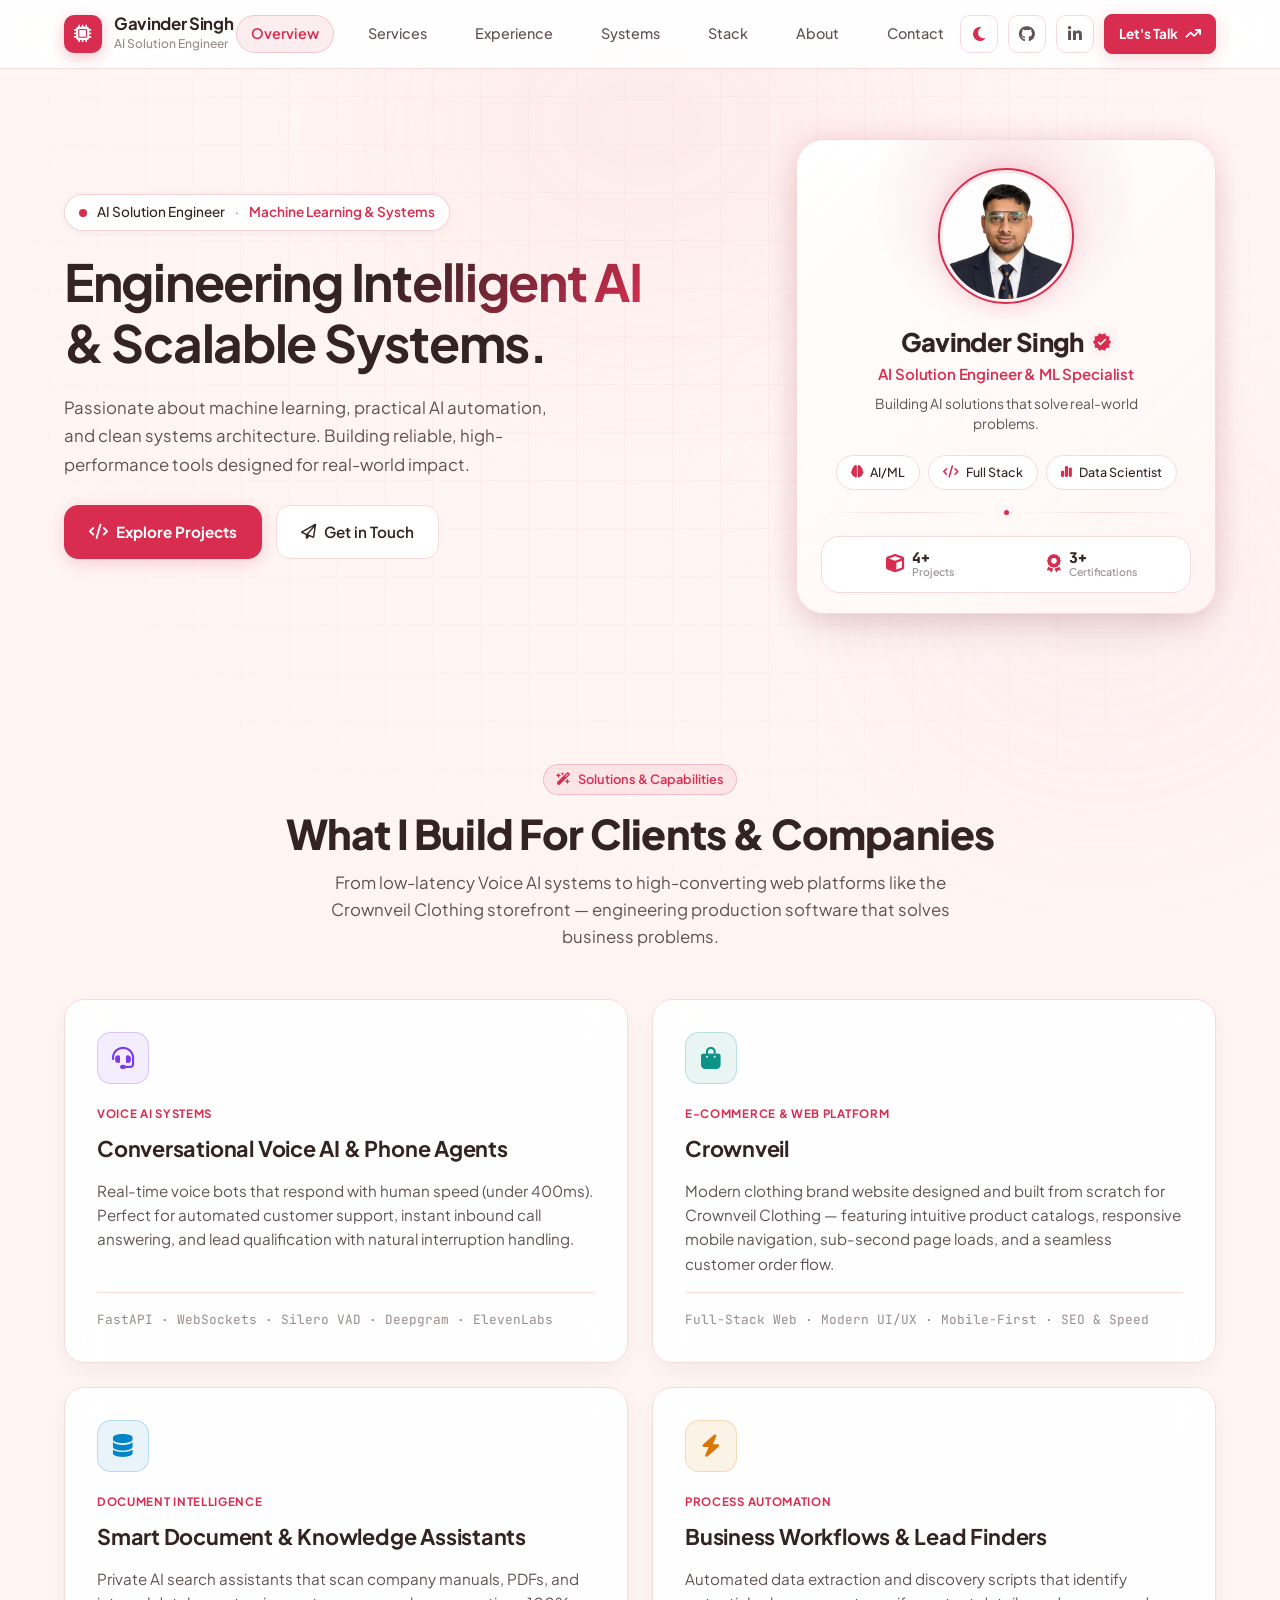
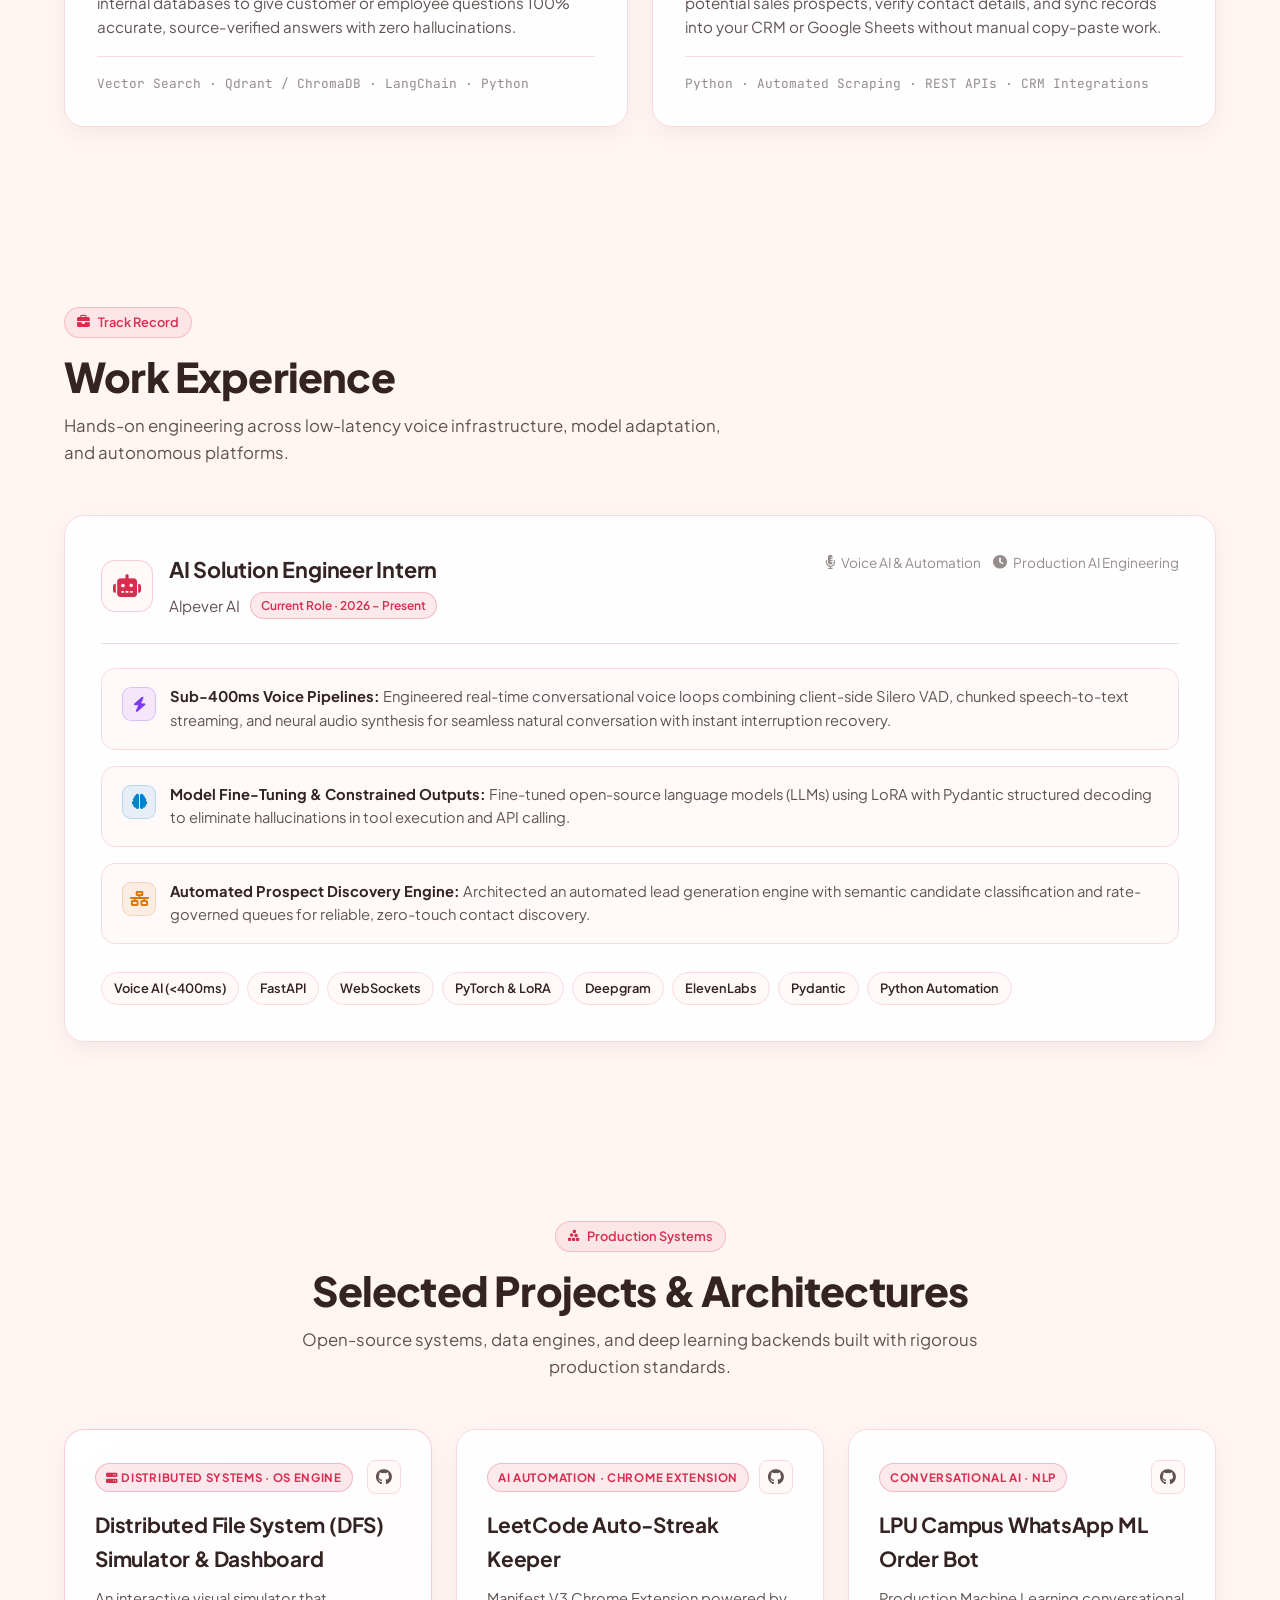
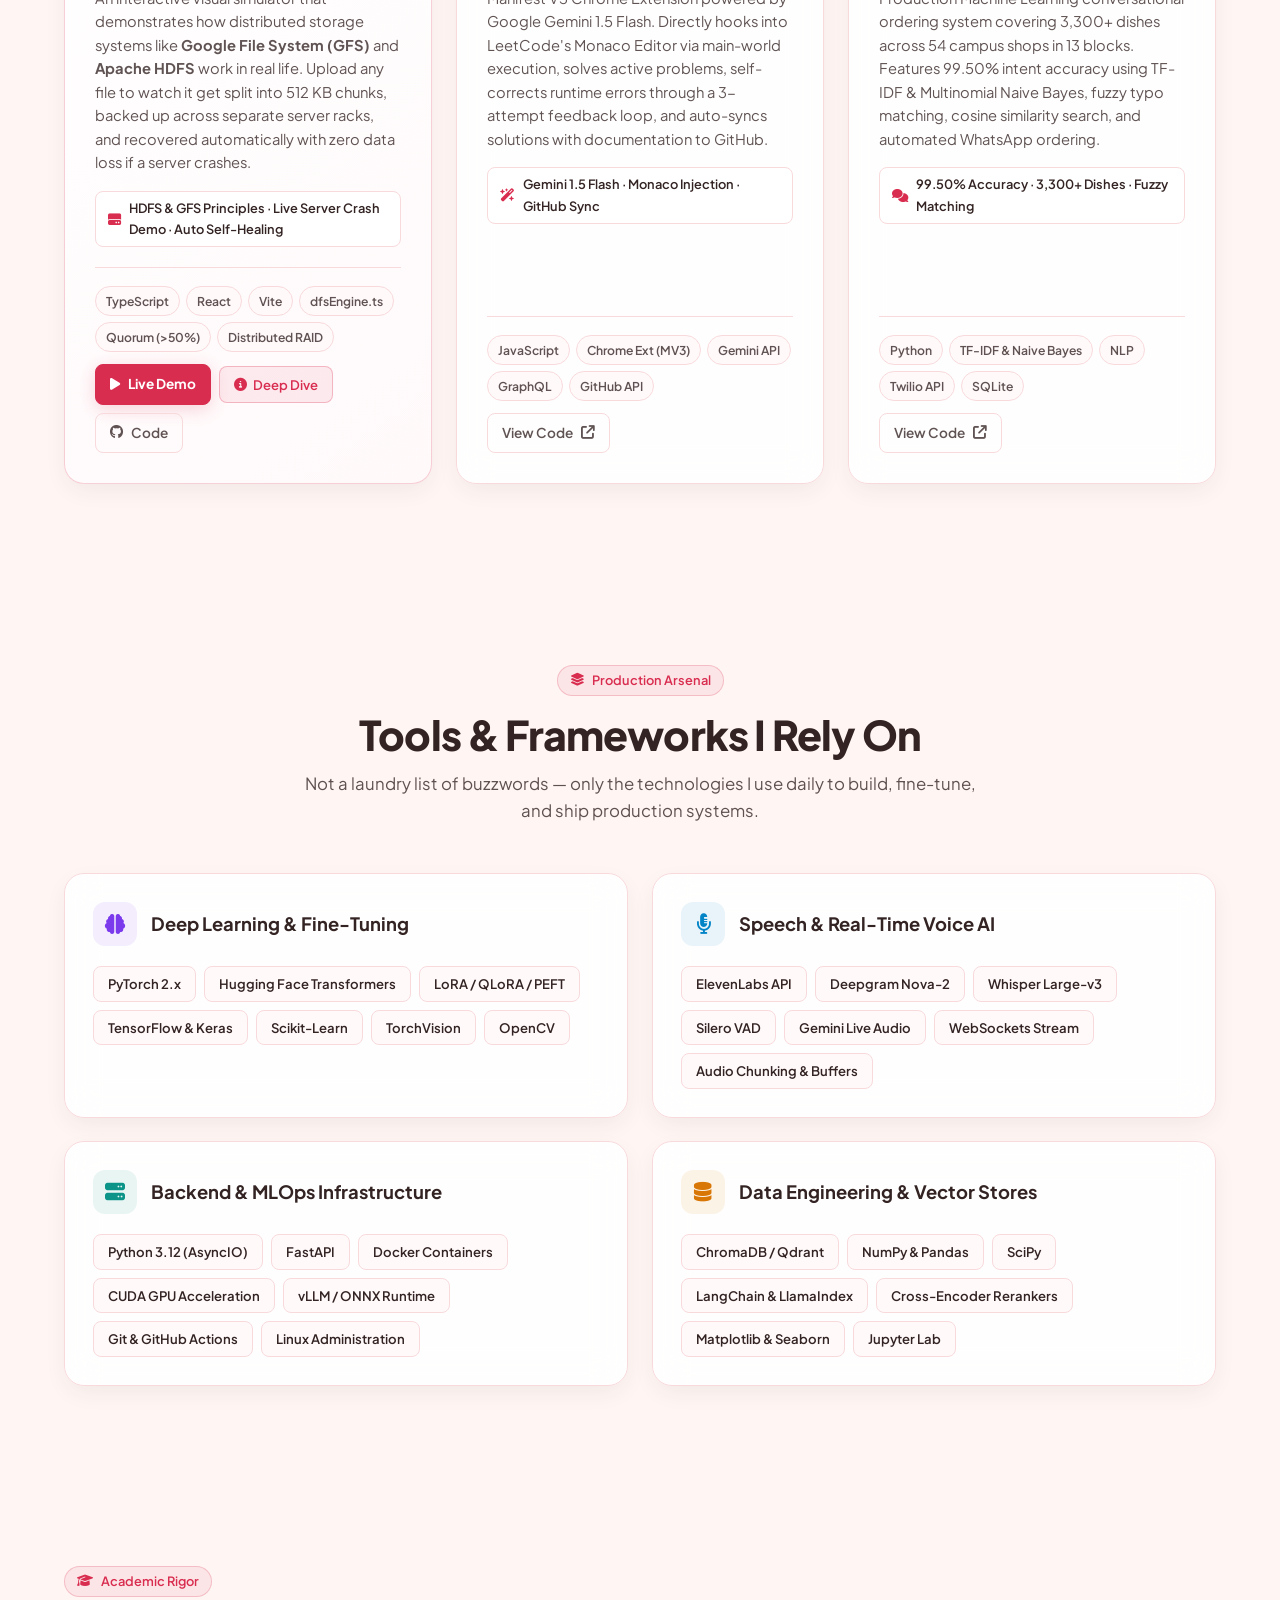
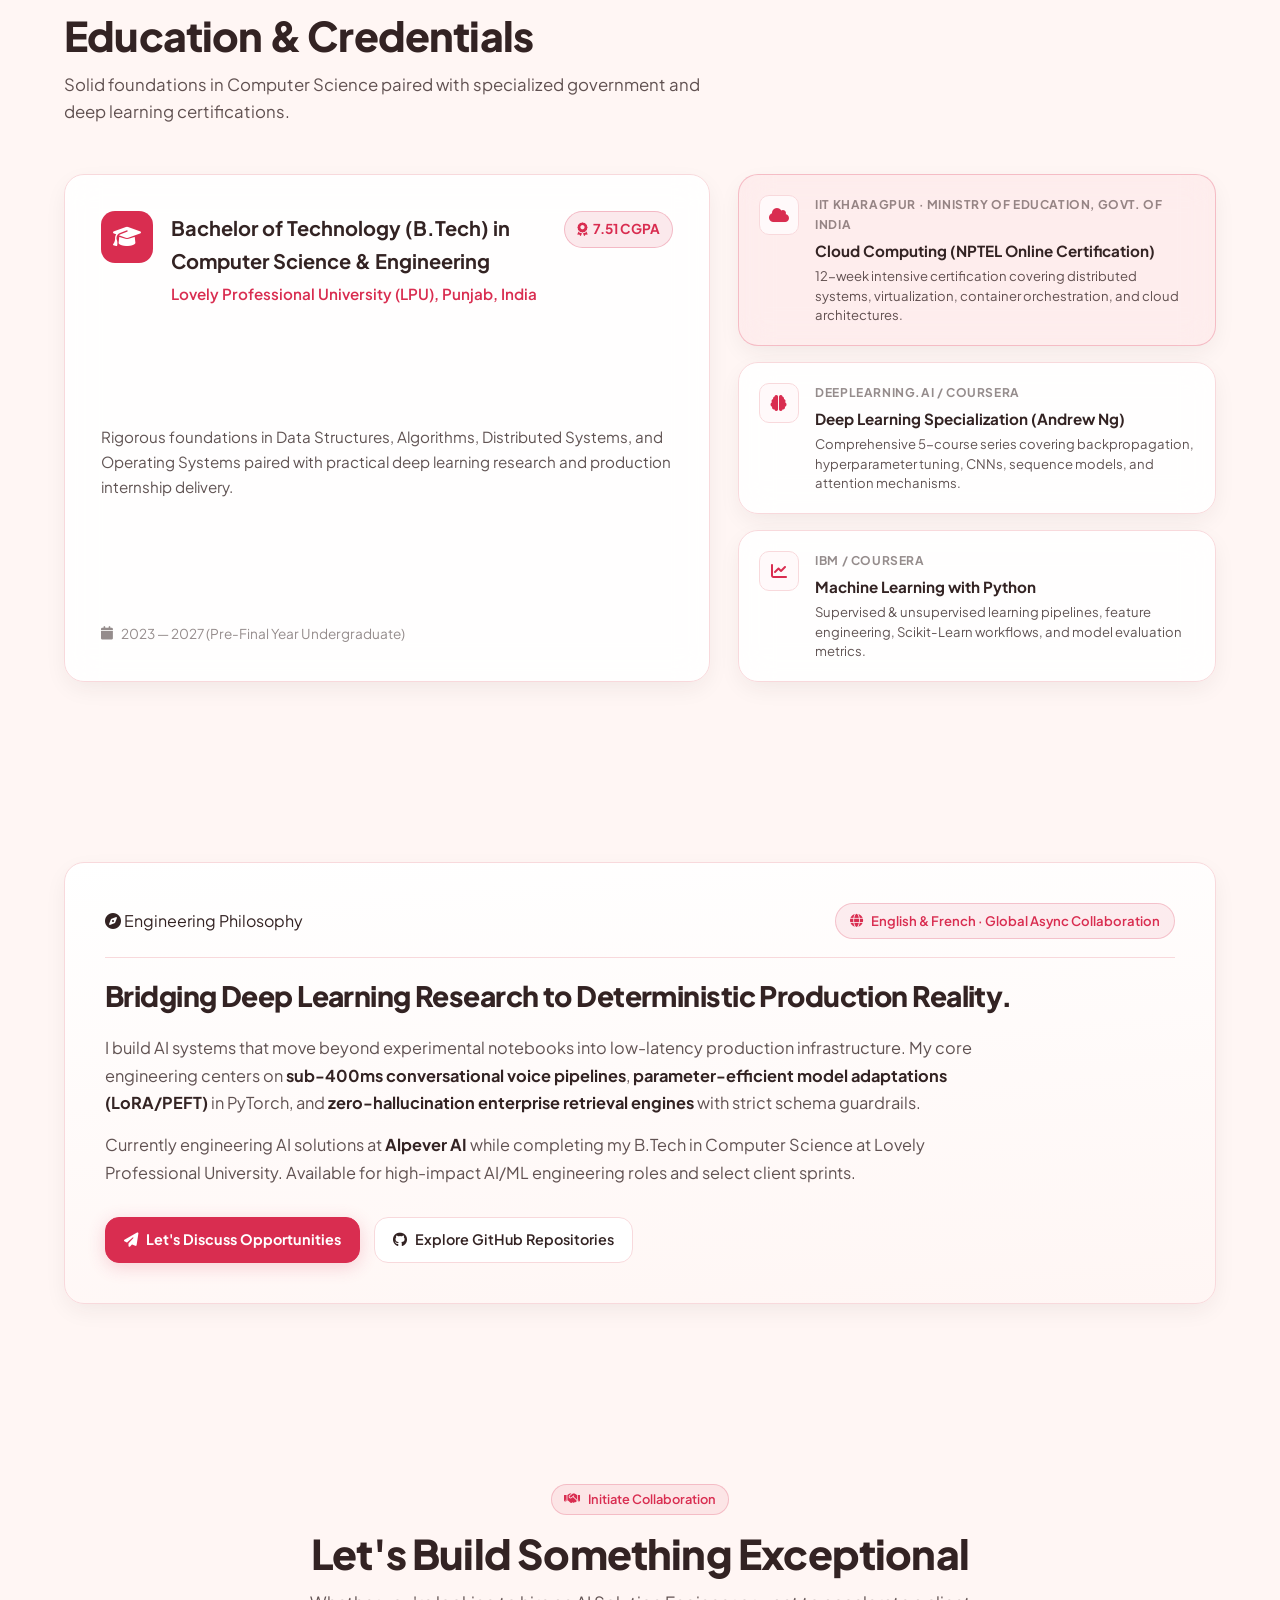
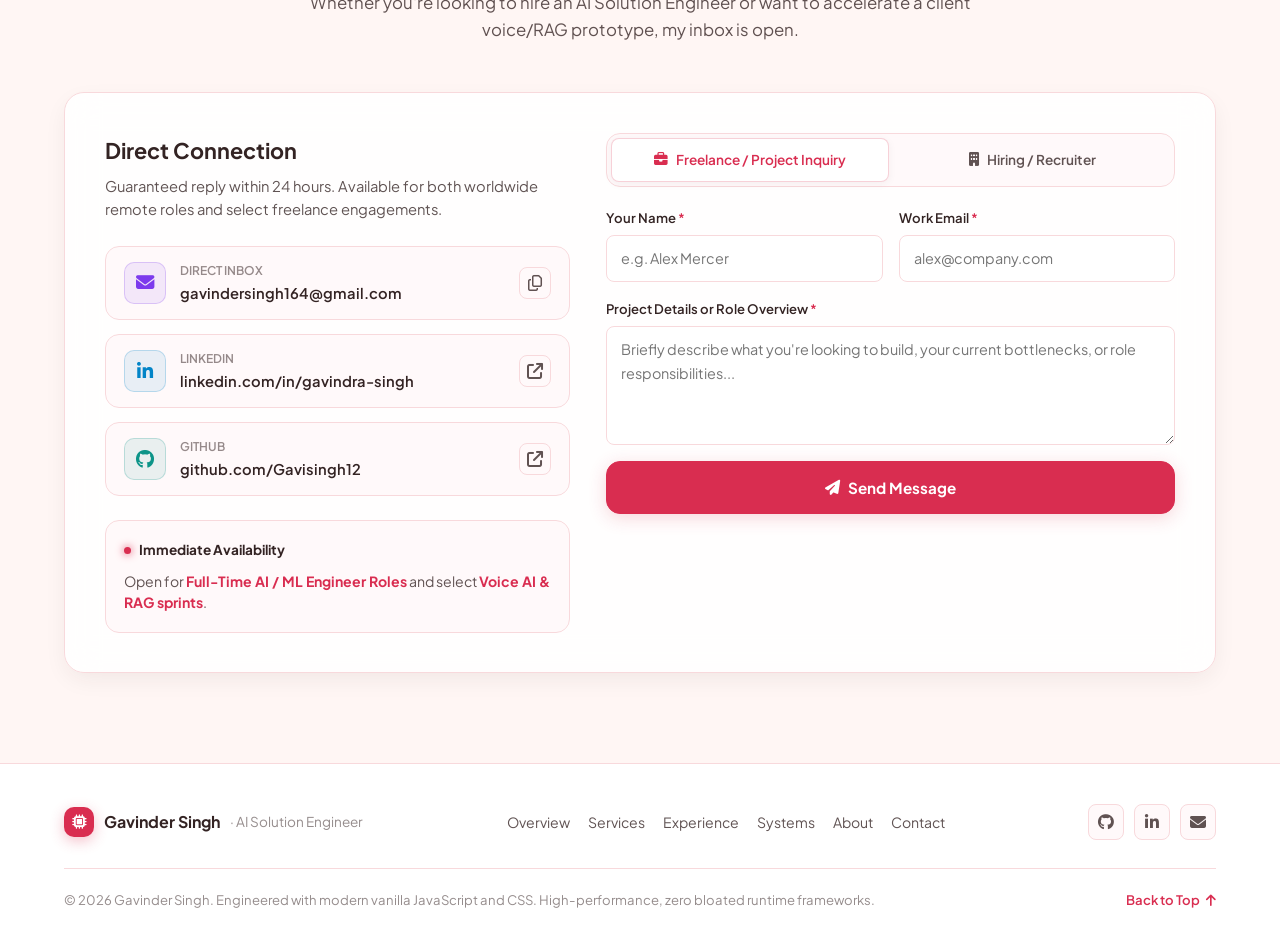
==== commit 0dfc933d: "feat: streamline services with Crownveil storefront card and dedicate experience to Alpever AI (2026" ====
--- a/index.html
+++ b/index.html
@@ -51,7 +51,7 @@
   <link rel="stylesheet" href="https://cdnjs.cloudflare.com/ajax/libs/font-awesome/6.5.1/css/all.min.css" />
 
   <!-- Primary Stylesheet -->
-  <link rel="stylesheet" href="style.css?v=11.0" />
+  <link rel="stylesheet" href="style.css?v=12.0" />
 </head>
 
 <body>
@@ -422,7 +422,7 @@
     </section>
 
     <!-- =========================================================================
-         SECTION 2: PRODUCTION SERVICES & WHAT I BUILD
+         SECTION 2: SOLUTIONS & CLIENT SERVICES
     ========================================================================== -->
     <section class="section" id="solutions" aria-label="Services & What I Build">
       <div class="container">
@@ -430,70 +430,70 @@
         <div class="section-header text-center">
           <div class="section-tag">
             <i class="fa-solid fa-wand-magic-sparkles"></i>
-            <span>Services &amp; What I Build</span>
+            <span>Solutions &amp; Capabilities</span>
           </div>
           <h2 class="section-title">What I Build For Clients &amp; Companies</h2>
           <p class="section-subtitle">
-            From conversational Voice AI developed at Alpever AI to custom websites like the Crownveil Clothing storefront — here is how I help businesses build software that works.
+            From low-latency Voice AI systems to high-converting web platforms like the Crownveil Clothing storefront — engineering production software that solves business problems.
           </p>
         </div>
 
         <div class="services-grid">
 
-          <!-- Solution Card 1: Real-Time Conversational Voice AI (Alpever AI) -->
+          <!-- Solution Card 1: Conversational Voice AI -->
           <div class="service-card glass-panel">
             <div class="service-icon-box icon-purple">
               <i class="fa-solid fa-headset"></i>
             </div>
-            <div class="service-badge">Alpever AI Voice Pipeline</div>
-            <h3 class="service-title">Real-Time Voice AI &amp; Phone Agents</h3>
+            <div class="service-badge">Voice AI Systems</div>
+            <h3 class="service-title">Conversational Voice AI &amp; Phone Agents</h3>
             <p class="service-description">
-              Conversational voice bots that respond with real human speed (under 400ms). Perfect for automated customer support, instant call answering, and lead qualification with natural interruption handling.
+              Real-time voice bots that respond with human speed (under 400ms). Perfect for automated customer support, instant inbound call answering, and lead qualification with natural interruption handling.
             </p>
             <div class="service-footer">
               <span class="service-tech">FastAPI · WebSockets · Silero VAD · Deepgram · ElevenLabs</span>
             </div>
           </div>
 
-          <!-- Solution Card 2: Custom E-Commerce & Brand Websites (Crownveil Clothing) -->
+          <!-- Solution Card 2: Crownveil Clothing Storefront -->
           <div class="service-card glass-panel">
             <div class="service-icon-box icon-emerald">
               <i class="fa-solid fa-bag-shopping"></i>
             </div>
-            <div class="service-badge">Crownveil Clothing Storefront</div>
-            <h3 class="service-title">Custom E-Commerce &amp; Brand Websites</h3>
+            <div class="service-badge">E-Commerce &amp; Web Platform</div>
+            <h3 class="service-title">Crownveil</h3>
             <p class="service-description">
-              High-converting storefronts built from scratch — like the Crownveil Clothing site. Clean aesthetics, mobile-first product browsing, super fast load times, and custom checkout or order inquiry flows.
+              Modern clothing brand website designed and built from scratch for Crownveil Clothing — featuring intuitive product catalogs, responsive mobile navigation, sub-second page loads, and a seamless customer order flow.
             </p>
             <div class="service-footer">
-              <span class="service-tech">Full-Stack Web · Modern UI/UX · Responsive Layouts · SEO &amp; Speed</span>
-            </div>
-          </div>
-
-          <!-- Solution Card 3: Enterprise RAG & Knowledge Intelligence -->
+              <span class="service-tech">Full-Stack Web · Modern UI/UX · Mobile-First · SEO &amp; Speed</span>
+            </div>
+          </div>
+
+          <!-- Solution Card 3: Document & Knowledge Assistants -->
           <div class="service-card glass-panel">
             <div class="service-icon-box icon-cyan">
               <i class="fa-solid fa-database"></i>
             </div>
-            <div class="service-badge">Zero Hallucination AI</div>
+            <div class="service-badge">Document Intelligence</div>
             <h3 class="service-title">Smart Document &amp; Knowledge Assistants</h3>
             <p class="service-description">
-              Custom AI assistants that read company PDFs, policy manuals, and databases to answer customer or employee questions with 100% accurate, clickable source citations.
+              Private AI search assistants that scan company manuals, PDFs, and internal databases to give customer or employee questions 100% accurate, source-verified answers with zero hallucinations.
             </p>
             <div class="service-footer">
               <span class="service-tech">Vector Search · Qdrant / ChromaDB · LangChain · Python</span>
             </div>
           </div>
 
-          <!-- Solution Card 4: Autonomous Workflows & Automation -->
+          <!-- Solution Card 4: Business Workflow Automation -->
           <div class="service-card glass-panel">
             <div class="service-icon-box icon-amber">
               <i class="fa-solid fa-bolt"></i>
             </div>
             <div class="service-badge">Process Automation</div>
-            <h3 class="service-title">Automated Workflows &amp; Lead Finders</h3>
+            <h3 class="service-title">Business Workflows &amp; Lead Finders</h3>
             <p class="service-description">
-              Automated pipelines that find potential sales leads, extract verified contact information, and sync everything directly to your CRM or spreadsheets without manual copy-paste work.
+              Automated data extraction and discovery scripts that identify potential sales prospects, verify contact details, and sync records into your CRM or Google Sheets without manual copy-paste work.
             </p>
             <div class="service-footer">
               <span class="service-tech">Python · Automated Scraping · REST APIs · CRM Integrations</span>
@@ -506,7 +506,7 @@
     </section>
 
     <!-- =========================================================================
-         SECTION 3: PRODUCTION EXPERIENCE & WORK HISTORY
+         SECTION 3: PRODUCTION EXPERIENCE
     ========================================================================== -->
     <section class="section" id="experience" aria-label="Work Experience">
       <div class="container">
@@ -514,17 +514,17 @@
         <div class="section-header">
           <div class="section-tag">
             <i class="fa-solid fa-briefcase"></i>
-            <span>Track Record &amp; Proof</span>
-          </div>
-          <h2 class="section-title">Experience &amp; Client Work</h2>
+            <span>Track Record</span>
+          </div>
+          <h2 class="section-title">Work Experience</h2>
           <p class="section-subtitle">
-            Hands-on engineering across live startup infrastructure and real-world client delivery.
+            Hands-on engineering across low-latency voice infrastructure, model adaptation, and autonomous platforms.
           </p>
         </div>
 
         <div class="experience-timeline">
 
-          <!-- Experience Card 1: AI Solution Engineer Intern (Alpever AI) -->
+          <!-- Experience Card: AI Solution Engineer Intern (Alpever AI) -->
           <div class="experience-card glass-panel">
             <div class="exp-header-row">
               <div class="exp-brand">
@@ -535,7 +535,7 @@
                   <h3 class="exp-role-title">AI Solution Engineer Intern</h3>
                   <div class="exp-company-name">
                     <span>Alpever AI</span>
-                    <span class="status-pill current">Current Role · 2025 – Present</span>
+                    <span class="status-pill current">Current Role · 2026 – Present</span>
                   </div>
                 </div>
               </div>
@@ -551,21 +551,21 @@
                 <div class="achievement-item">
                   <div class="achievement-icon icon-purple"><i class="fa-solid fa-bolt"></i></div>
                   <div class="achievement-text">
-                    <strong>Ultra-Fast Voice AI Pipelines:</strong> Built live conversational voice bots that respond in under 400ms. Combined streaming speech-to-text with smart voice detection so users can speak naturally and interrupt at any time without lag.
+                    <strong>Sub-400ms Voice Pipelines:</strong> Engineered real-time conversational voice loops combining client-side Silero VAD, chunked speech-to-text streaming, and neural audio synthesis for seamless natural conversation with instant interruption recovery.
                   </div>
                 </div>
 
                 <div class="achievement-item">
                   <div class="achievement-icon icon-cyan"><i class="fa-solid fa-brain"></i></div>
                   <div class="achievement-text">
-                    <strong>Model Fine-Tuning &amp; Clean Outputs:</strong> Fine-tuned open-source language models (LLMs) using LoRA to handle specific business workflows and return strictly formatted data for reliable tool calling.
+                    <strong>Model Fine-Tuning &amp; Constrained Outputs:</strong> Fine-tuned open-source language models (LLMs) using LoRA with Pydantic structured decoding to eliminate hallucinations in tool execution and API calling.
                   </div>
                 </div>
 
                 <div class="achievement-item">
                   <div class="achievement-icon icon-amber"><i class="fa-solid fa-network-wired"></i></div>
                   <div class="achievement-text">
-                    <strong>Automated Lead Discovery Engine:</strong> Created automated scripts and AI filters that find high-potential prospective clients, categorize them by industry, and populate contact databases automatically.
+                    <strong>Automated Prospect Discovery Engine:</strong> Architected an automated lead generation engine with semantic candidate classification and rate-governed queues for reliable, zero-touch contact discovery.
                   </div>
                 </div>
               </div>
@@ -579,64 +579,6 @@
                 <span class="tech-tag">ElevenLabs</span>
                 <span class="tech-tag">Pydantic</span>
                 <span class="tech-tag">Python Automation</span>
-              </div>
-            </div>
-          </div>
-
-          <!-- Experience Card 2: Frontend & E-Commerce Web Developer (Crownveil Clothing) -->
-          <div class="experience-card glass-panel">
-            <div class="exp-header-row">
-              <div class="exp-brand">
-                <div class="company-logo-badge brand-freelance">
-                  <i class="fa-solid fa-shirt"></i>
-                </div>
-                <div>
-                  <h3 class="exp-role-title">Frontend &amp; E-Commerce Web Developer</h3>
-                  <div class="exp-company-name">
-                    <span>Crownveil Clothing</span>
-                    <span class="status-pill freelance">Production Client · 2024 – Present</span>
-                  </div>
-                </div>
-              </div>
-
-              <div class="exp-meta">
-                <span class="exp-badge-item"><i class="fa-solid fa-cart-shopping"></i> E-Commerce Platform</span>
-                <span class="exp-badge-item"><i class="fa-solid fa-laptop-code"></i> End-to-End Delivery</span>
-              </div>
-            </div>
-
-            <div class="exp-body">
-              <div class="exp-achievements">
-                <div class="achievement-item">
-                  <div class="achievement-icon icon-emerald"><i class="fa-solid fa-bag-shopping"></i></div>
-                  <div class="achievement-text">
-                    <strong>Crownveil Clothing E-Commerce Website:</strong> Designed and developed a complete apparel brand storefront from scratch. Created an intuitive product catalog, responsive mobile navigation, and a modern aesthetic tailored to fashion shoppers.
-                  </div>
-                </div>
-
-                <div class="achievement-item">
-                  <div class="achievement-icon icon-cyan"><i class="fa-solid fa-sliders"></i></div>
-                  <div class="achievement-text">
-                    <strong>End-to-End Client Project Delivery:</strong> Worked directly with brand owners to translate business goals into clean wireframes, interactive UI components, domain/hosting deployment, and ongoing updates.
-                  </div>
-                </div>
-
-                <div class="achievement-item">
-                  <div class="achievement-icon icon-purple"><i class="fa-solid fa-gauge-high"></i></div>
-                  <div class="achievement-text">
-                    <strong>Performance, Speed &amp; Search Visibility:</strong> Optimized page load speeds, compressed assets, and integrated clean SEO metadata so the storefront ranks higher on search engines and provides instant, lag-free browsing.
-                  </div>
-                </div>
-              </div>
-
-              <div class="exp-tags-row">
-                <span class="tech-tag">Crownveil Clothing</span>
-                <span class="tech-tag">E-Commerce Architecture</span>
-                <span class="tech-tag">Responsive UI/UX</span>
-                <span class="tech-tag">JavaScript (ES6+)</span>
-                <span class="tech-tag">Modern CSS3</span>
-                <span class="tech-tag">Performance Tuning</span>
-                <span class="tech-tag">SEO Best Practices</span>
               </div>
             </div>
           </div>
@@ -1526,7 +1468,7 @@
   </div>
 
   <!-- Primary Application Script -->
-  <script src="script.js?v=11.0"></script>
+  <script src="script.js?v=12.0"></script>
 </body>
 
 </html>
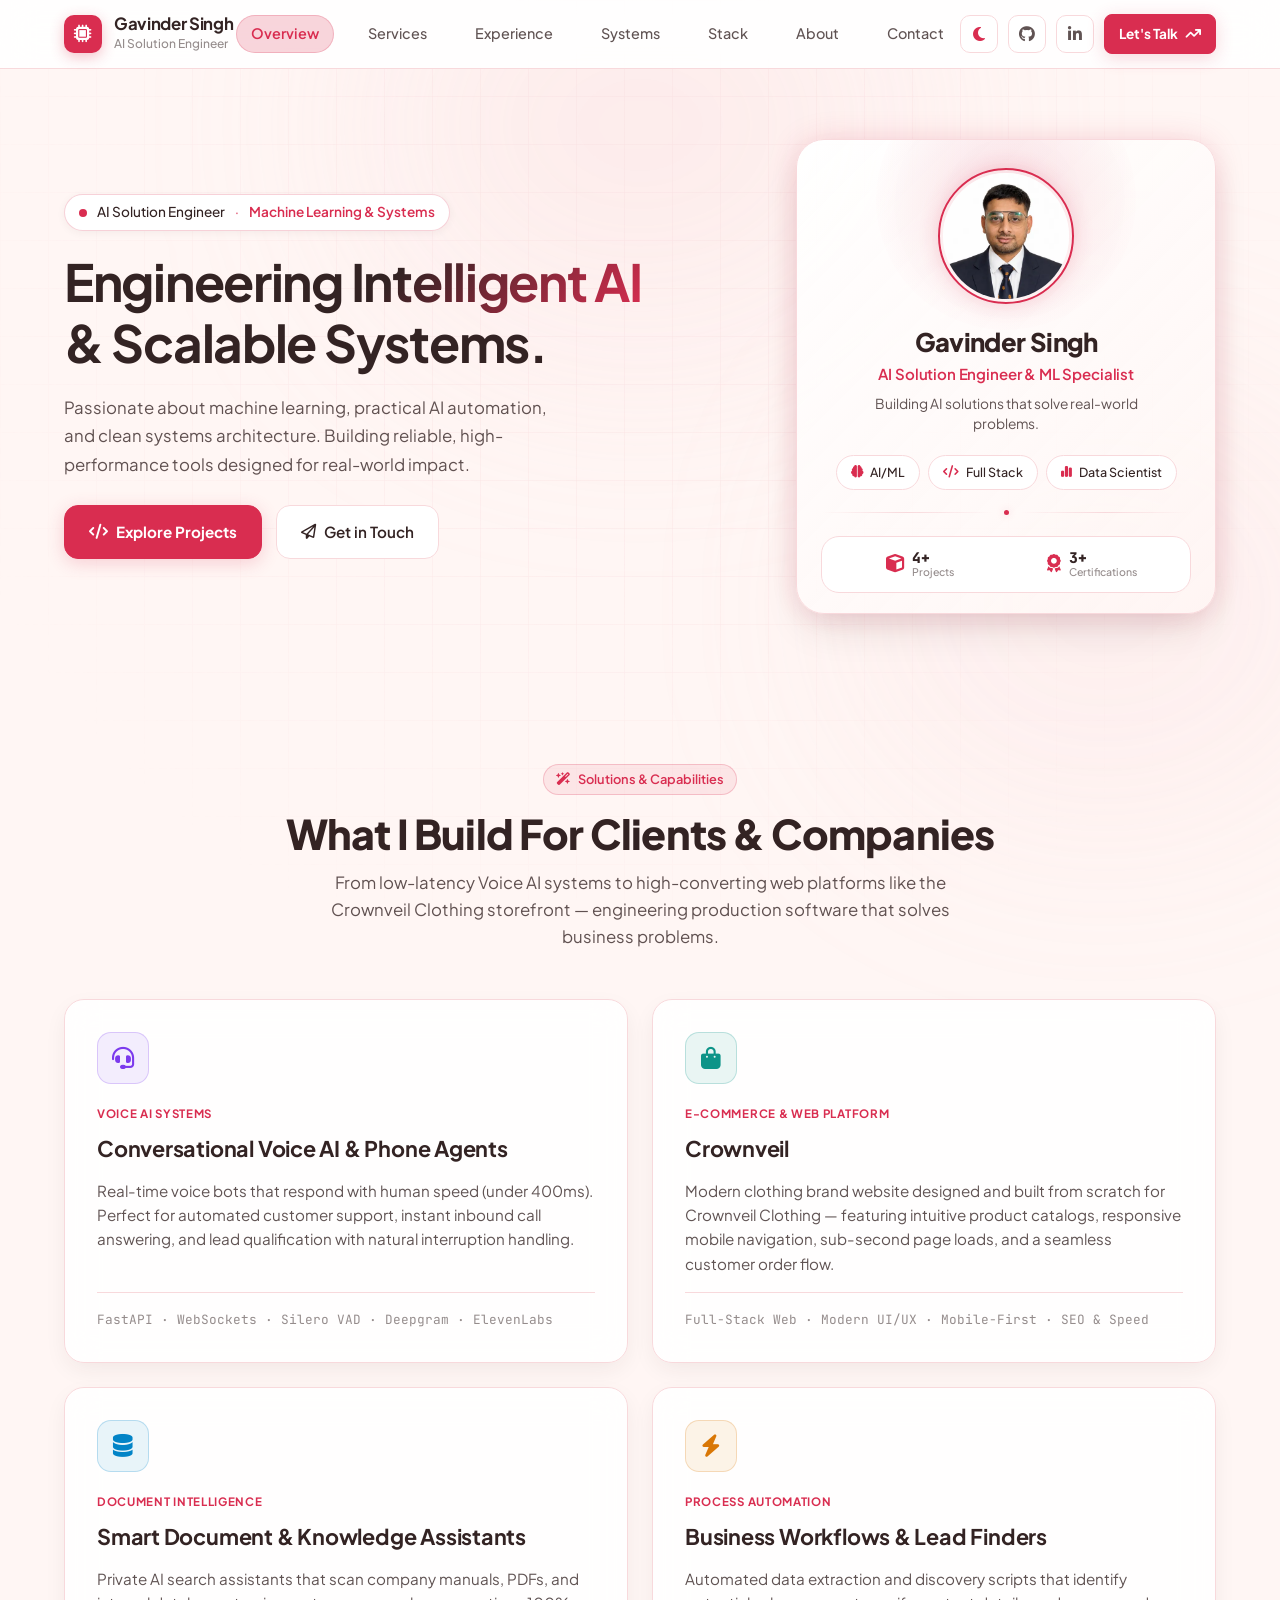
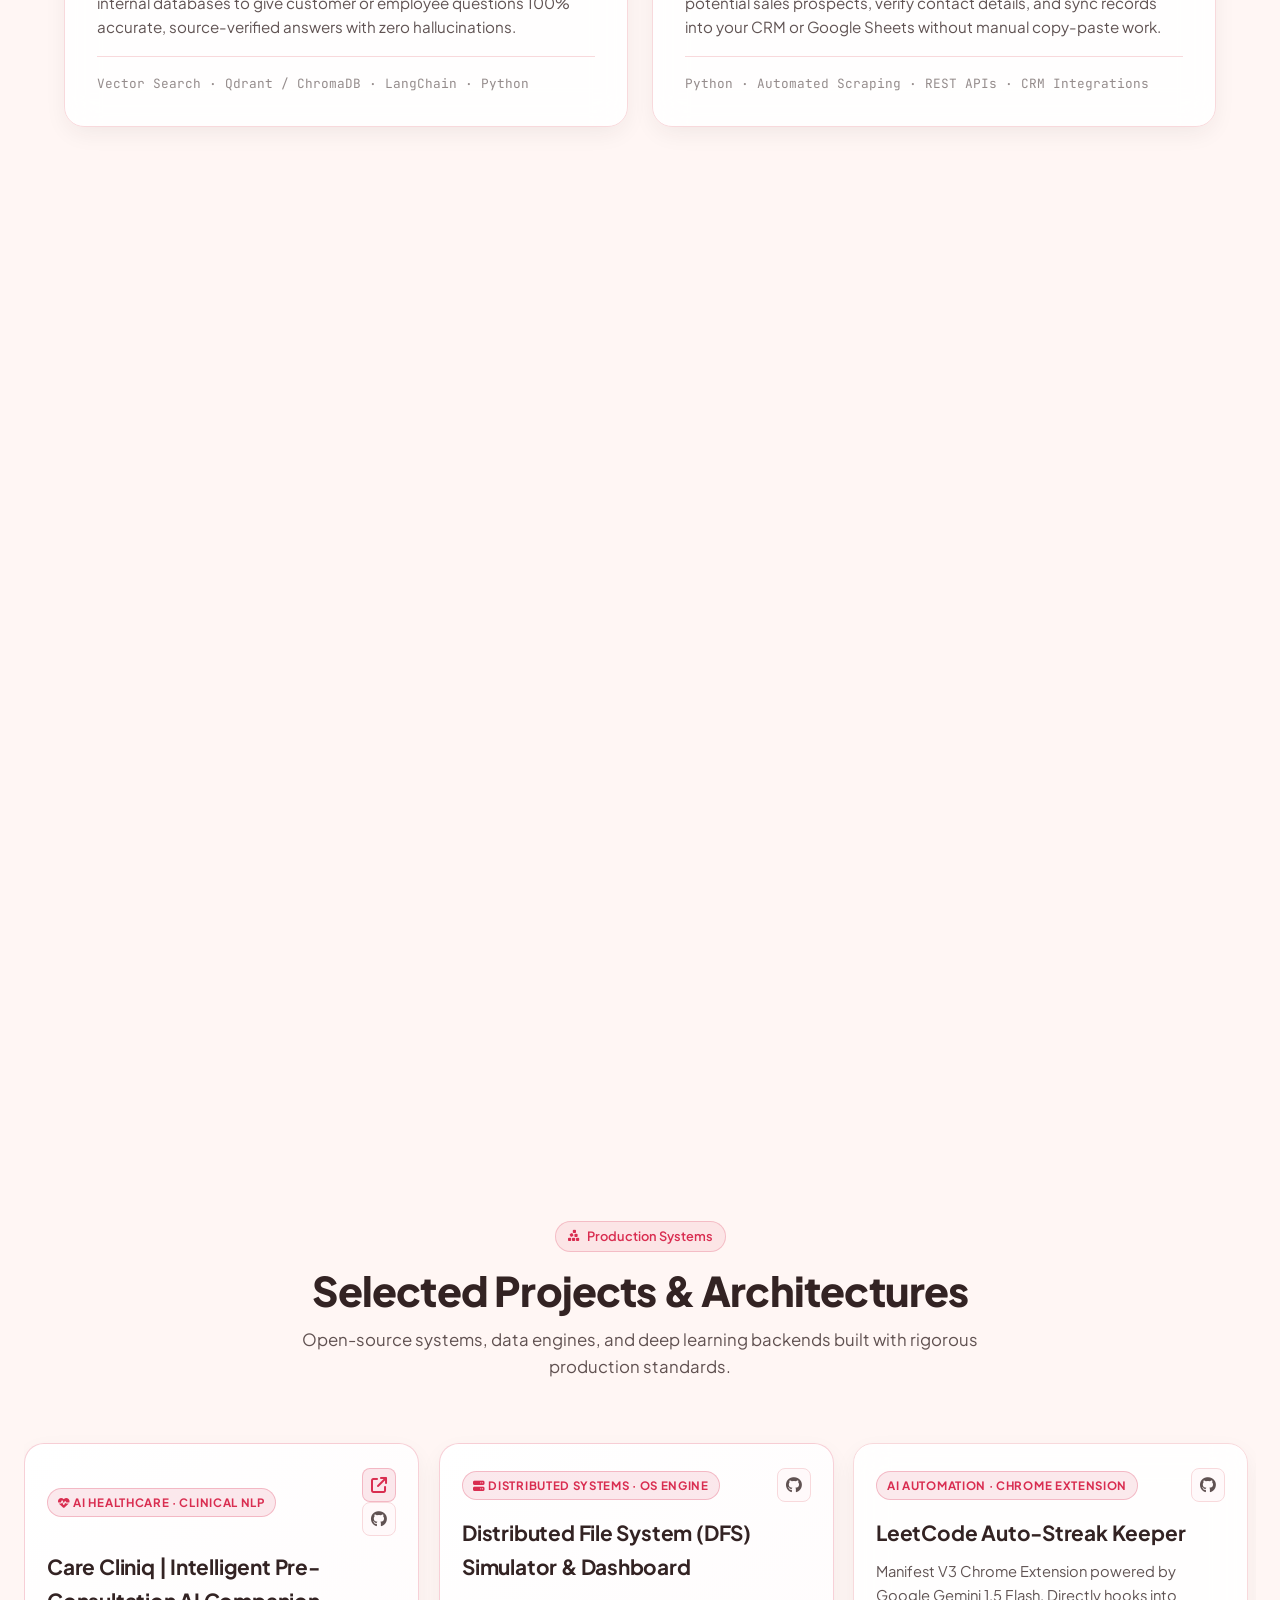
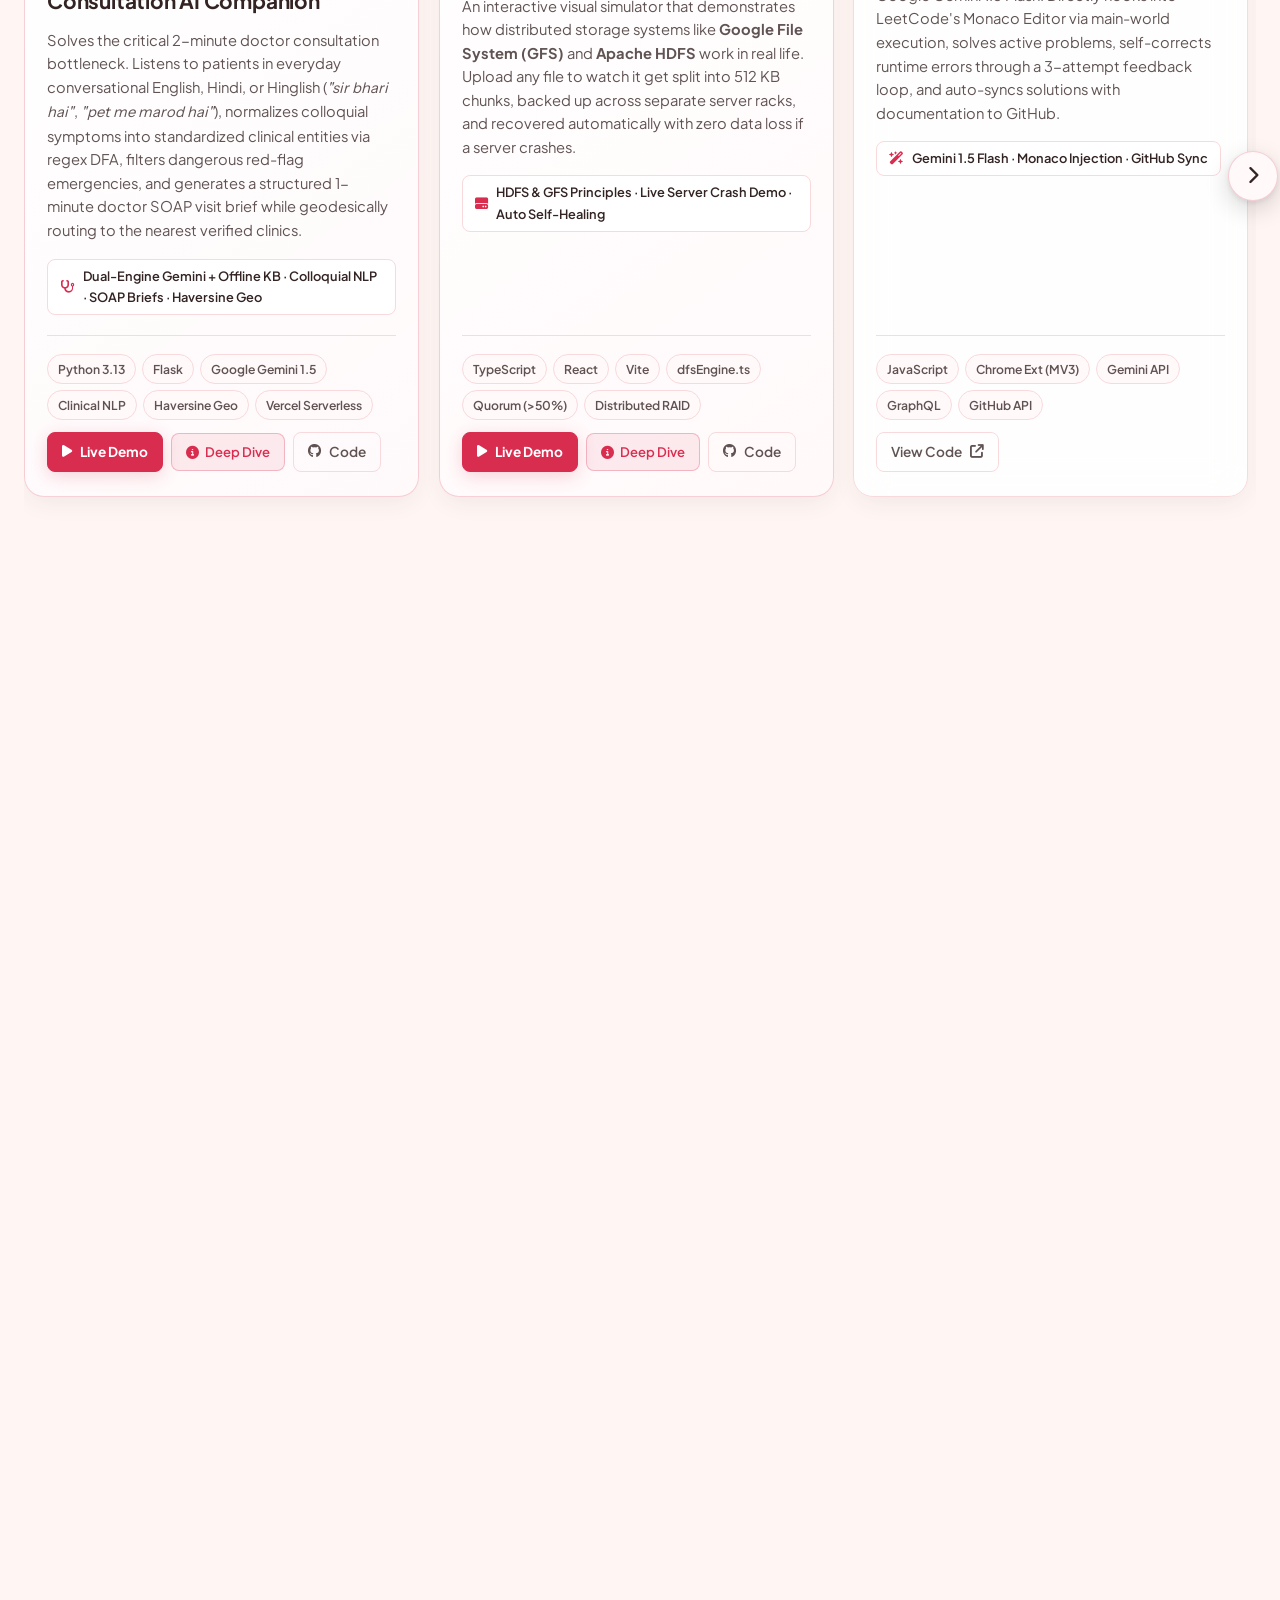
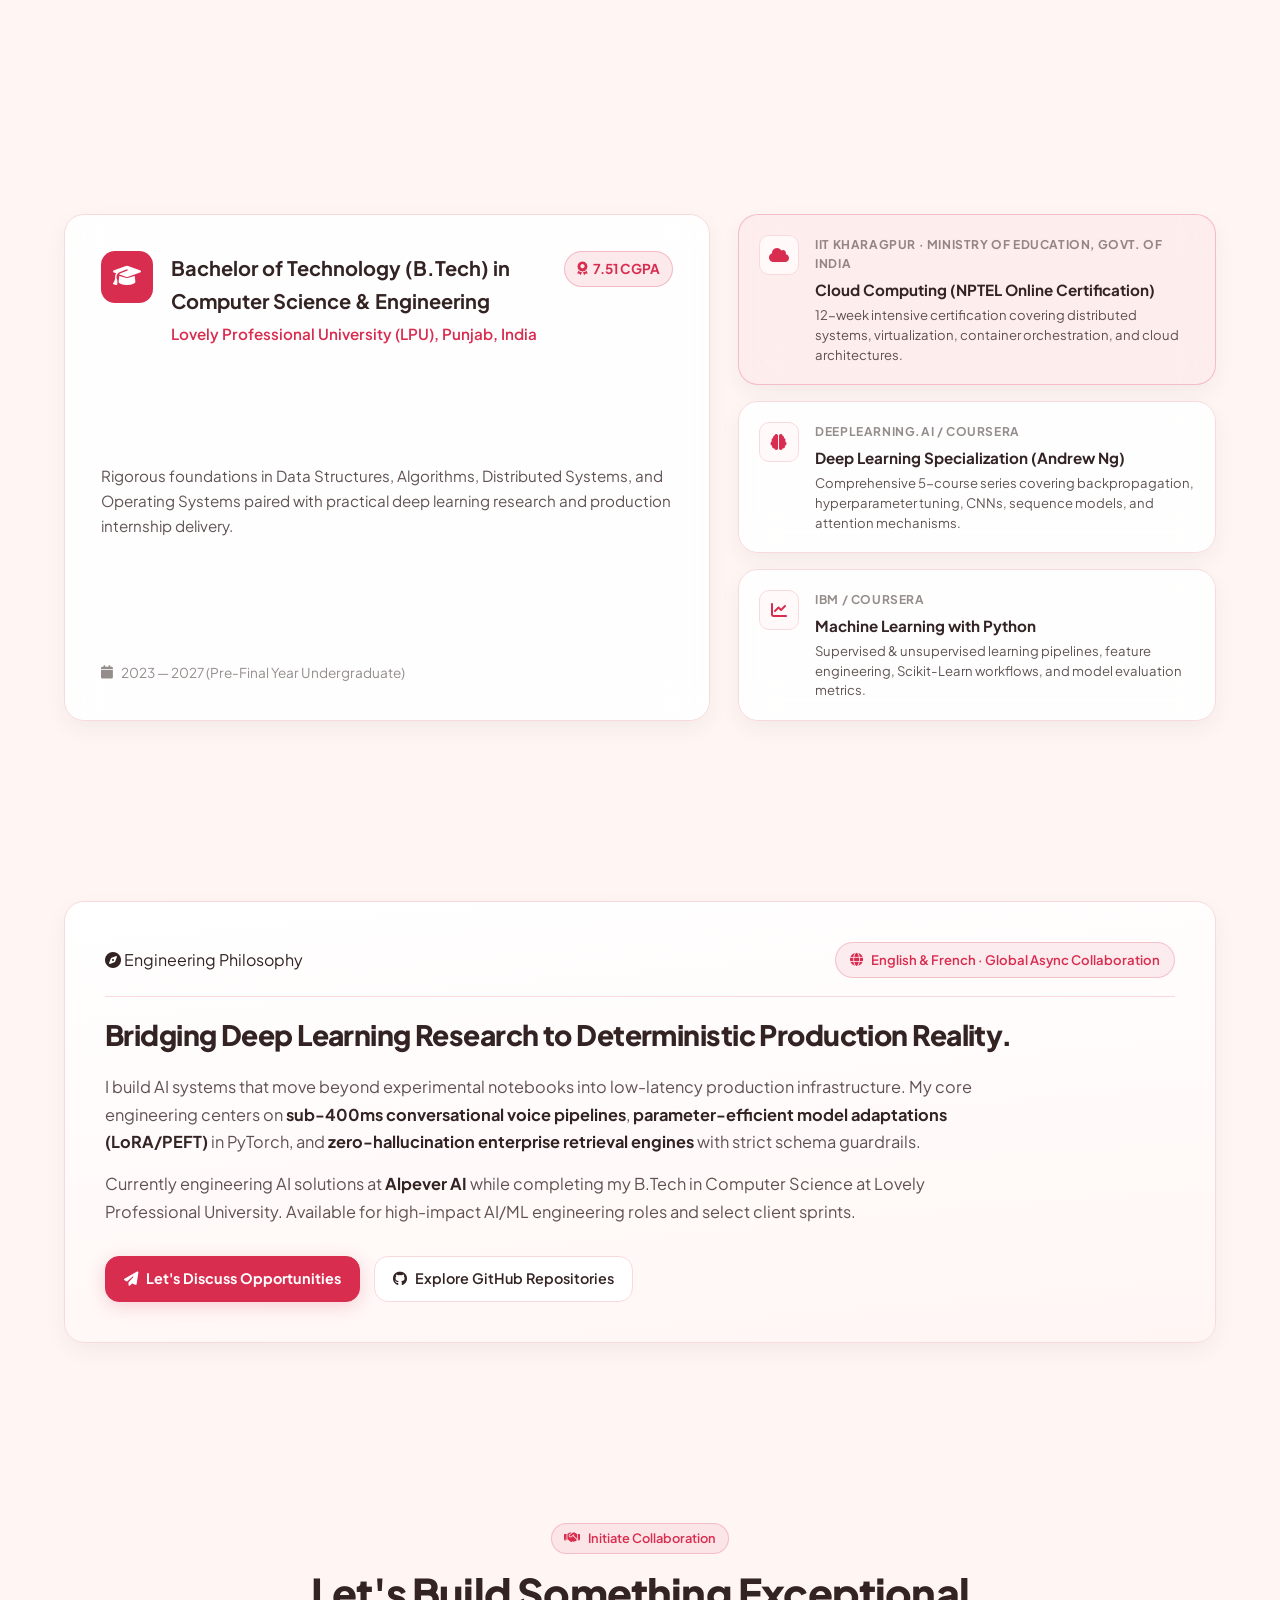
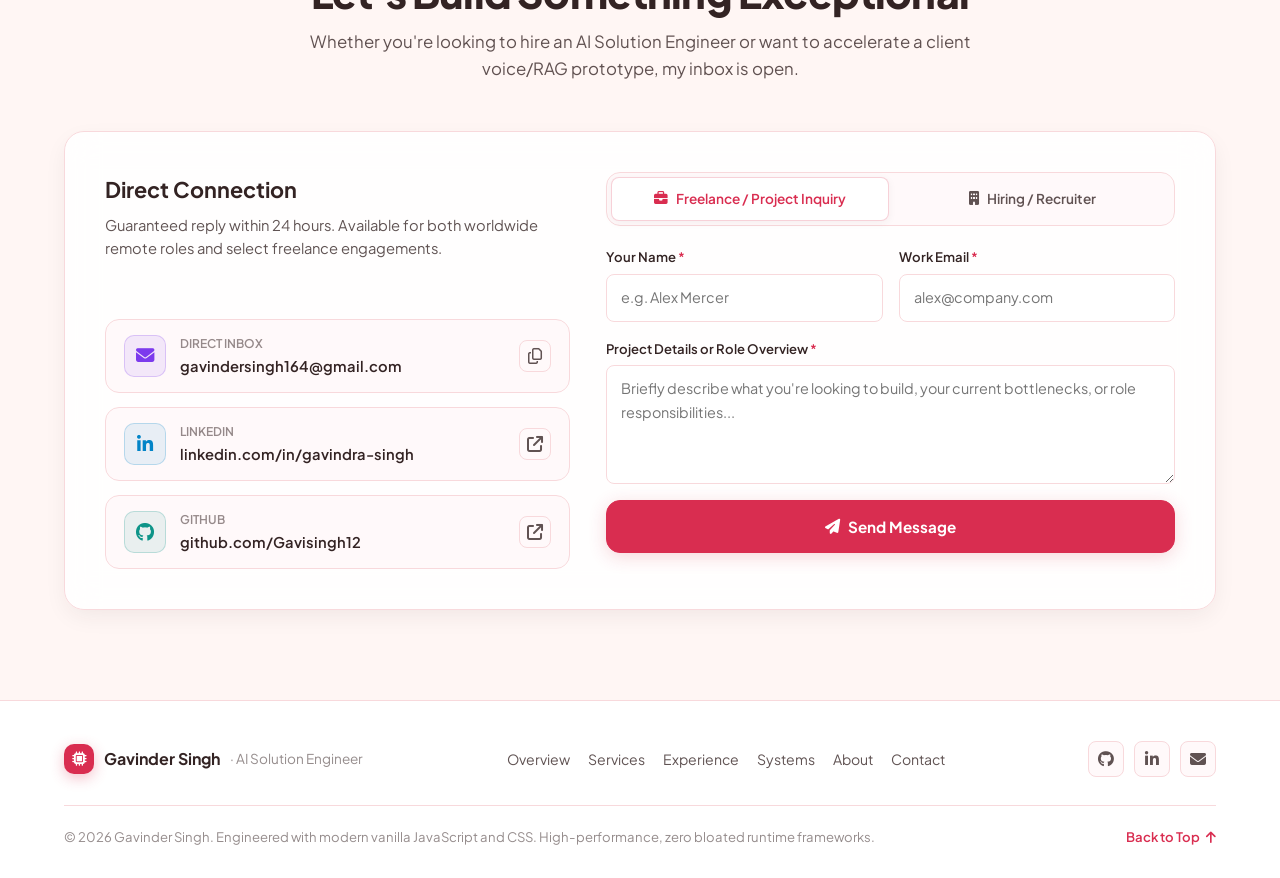
==== commit f7d1a23a: "feat: add Care Cliniq flagship project, 3-card horizontal carousel and deep dive modal" ====
--- a/index.html
+++ b/index.html
@@ -51,7 +51,7 @@
   <link rel="stylesheet" href="https://cdnjs.cloudflare.com/ajax/libs/font-awesome/6.5.1/css/all.min.css" />
 
   <!-- Primary Stylesheet -->
-  <link rel="stylesheet" href="style.css?v=12.0" />
+  <link rel="stylesheet" href="style.css?v=16.0" />
 </head>
 
 <body>
@@ -189,12 +189,6 @@
                 <div class="showcase-identity">
                   <h2 class="showcase-name">
                     <span>Gavinder Singh</span>
-                    <svg class="showcase-verified-badge" viewBox="0 0 24 24" width="20" height="20"
-                      aria-label="Verified">
-                      <path class="verified-badge-bg" fill="currentColor"
-                        d="m8.6 22.5-1.9-3.2-3.6-.8.4-3.7L1 12l2.5-2.8-.4-3.7 3.6-.8 1.9-3.2L12 2.9l3.4-1.4 1.9 3.2 3.6.8-.4 3.7L23 12l-2.5 2.8.4 3.7-3.6.8-1.9 3.2-3.4-1.4-3.4 1.4z" />
-                      <path class="verified-badge-check" fill="var(--text-inverted)" d="m10.2 16.2-3.5-3.5 1.4-1.4 2.1 2.1 5.7-5.7 1.4 1.4-7.1 7.1z" />
-                    </svg>
                   </h2>
                   <p class="showcase-title">AI Solution Engineer &amp; ML Specialist</p>
                   <p class="showcase-bio">Building AI solutions that solve real-world problems.</p>
@@ -261,66 +255,79 @@
                       <!-- Python -->
                       <div class="tech-icon-tile" title="Python">
                         <svg viewBox="0 0 24 24" width="22" height="22">
-                          <path fill="#3776AB" d="M11.9 2c-3.1 0-4.9 1.4-4.9 3.5v2.6h4.9v.9H4.4C2.4 9 1 10.7 1 13.1c0 2.5 1.5 4.1 3.8 4.1h1.7v-2.3c0-1.7 1.4-3.1 3.1-3.1h4.9c1.4 0 2.5-1.1 2.5-2.5V4.5c0-2.1-1.9-2.5-5.1-2.5zm-1.4 1.7c.5 0 .9.4.9.9s-.4.9-.9.9-.9-.4-.9-.9.4-.9.9-.9z"/>
-                          <path fill="#FFD43B" d="M12.1 22c3.1 0 4.9-1.4 4.9-3.5v-2.6h-4.9v-.9h7.5c2 0 3.4-1.7 3.4-4.1 0-2.5-1.5-4.1-3.8-4.1h-1.7v2.3c0 1.7-1.4 3.1-3.1 3.1h-4.9c-1.4 0-2.5 1.1-2.5 2.5v4.8c0 2.1 1.9 2.5 5.1 2.5zm1.4-1.7c-.5 0-.9-.4-.9-.9s.4-.9.9-.9.9.4.9.9-.4.9-.9.9z"/>
+                          <path fill="#3776AB"
+                            d="M11.9 2c-3.1 0-4.9 1.4-4.9 3.5v2.6h4.9v.9H4.4C2.4 9 1 10.7 1 13.1c0 2.5 1.5 4.1 3.8 4.1h1.7v-2.3c0-1.7 1.4-3.1 3.1-3.1h4.9c1.4 0 2.5-1.1 2.5-2.5V4.5c0-2.1-1.9-2.5-5.1-2.5zm-1.4 1.7c.5 0 .9.4.9.9s-.4.9-.9.9-.9-.4-.9-.9.4-.9.9-.9z" />
+                          <path fill="#FFD43B"
+                            d="M12.1 22c3.1 0 4.9-1.4 4.9-3.5v-2.6h-4.9v-.9h7.5c2 0 3.4-1.7 3.4-4.1 0-2.5-1.5-4.1-3.8-4.1h-1.7v2.3c0 1.7-1.4 3.1-3.1 3.1h-4.9c-1.4 0-2.5 1.1-2.5 2.5v4.8c0 2.1 1.9 2.5 5.1 2.5zm1.4-1.7c-.5 0-.9-.4-.9-.9s.4-.9.9-.9.9.4.9.9-.4.9-.9.9z" />
                         </svg>
                       </div>
 
                       <!-- C++ / DSA -->
                       <div class="tech-icon-tile" title="C++ &amp; DSA">
                         <svg viewBox="0 0 24 24" width="22" height="22">
-                          <path fill="#00599C" d="M22.4 10.4h-1.3v-1.3h-1.1v1.3h-1.3v1.1h1.3v1.3h1.1v-1.3h1.3v-1.1zm-4.4 0h-1.3v-1.3h-1.1v1.3h-1.3v1.1h1.3v1.3h1.1v-1.3h1.3v-1.1zM11.7 4C7.5 4 4 7.4 4 11.7s3.4 7.7 7.7 7.7c3.4 0 6.3-2.2 7.3-5.2h-2.5c-.8 1.8-2.6 3-4.8 3-2.9 0-5.2-2.3-5.2-5.2s2.3-5.2 5.2-5.2c2.1 0 4 1.3 4.8 3.1h2.5c-1-3.1-3.9-5.2-7.3-5.2z"/>
+                          <path fill="#00599C"
+                            d="M22.4 10.4h-1.3v-1.3h-1.1v1.3h-1.3v1.1h1.3v1.3h1.1v-1.3h1.3v-1.1zm-4.4 0h-1.3v-1.3h-1.1v1.3h-1.3v1.1h1.3v1.3h1.1v-1.3h1.3v-1.1zM11.7 4C7.5 4 4 7.4 4 11.7s3.4 7.7 7.7 7.7c3.4 0 6.3-2.2 7.3-5.2h-2.5c-.8 1.8-2.6 3-4.8 3-2.9 0-5.2-2.3-5.2-5.2s2.3-5.2 5.2-5.2c2.1 0 4 1.3 4.8 3.1h2.5c-1-3.1-3.9-5.2-7.3-5.2z" />
                         </svg>
                       </div>
 
                       <!-- Java -->
                       <div class="tech-icon-tile" title="Java">
                         <svg viewBox="0 0 24 24" width="22" height="22">
-                          <path fill="#5382A1" d="M8.8 19.3s-1.8.2-2.5.4c-.6.2-.8.5-.3.6 1.7.5 4.6.4 7.8-.1 1.7-.3 3.6-.8 3.6-.8s-.7.3-1.4.5c-2.3.8-6.9 1-9.3.2-.8-.3-.8-.7-.2-.9 1.1-.4 2.3-.9 2.3-.9zm-.7 2.3s-1.4.2-2.2.4c-.6.2-.5.5.1.6 1.8.4 5.2.4 8.7-.1 2-.3 3.9-.9 3.9-.9s-.9.4-1.7.6c-2.6.8-7.9 1-10.4.2-.8-.3-.8-.8 0-1 .9-.4 1.6-.8 1.6-.8z"/>
-                          <path fill="#E76F00" d="M12.9 10.7c1.1 1.2.7 2.3-.7 3.6-1.5 1.4-2.8 2.2-4.7 3.3-.6.3-1 .6-.6.8.4.2 1.4.2 2.3 0 1.7-.4 3.7-1.4 5.2-2.9 2-2 2.3-3.6 1-4.7-1.1-.9-2.6-1.1-2.5-.1z"/>
-                          <path fill="#5382A1" d="M15.4 6.6c.7 1 .3 2-.7 3.1-1.3 1.3-2.5 2-4.1 3-.5.3-.8.5-.5.7.3.2 1.2.2 2 0 1.5-.4 3.3-1.3 4.6-2.6 1.8-1.8 2.1-3.2.9-4.2-1-.9-2.3-1.1-2.2 0z"/>
+                          <path fill="#5382A1"
+                            d="M8.8 19.3s-1.8.2-2.5.4c-.6.2-.8.5-.3.6 1.7.5 4.6.4 7.8-.1 1.7-.3 3.6-.8 3.6-.8s-.7.3-1.4.5c-2.3.8-6.9 1-9.3.2-.8-.3-.8-.7-.2-.9 1.1-.4 2.3-.9 2.3-.9zm-.7 2.3s-1.4.2-2.2.4c-.6.2-.5.5.1.6 1.8.4 5.2.4 8.7-.1 2-.3 3.9-.9 3.9-.9s-.9.4-1.7.6c-2.6.8-7.9 1-10.4.2-.8-.3-.8-.8 0-1 .9-.4 1.6-.8 1.6-.8z" />
+                          <path fill="#E76F00"
+                            d="M12.9 10.7c1.1 1.2.7 2.3-.7 3.6-1.5 1.4-2.8 2.2-4.7 3.3-.6.3-1 .6-.6.8.4.2 1.4.2 2.3 0 1.7-.4 3.7-1.4 5.2-2.9 2-2 2.3-3.6 1-4.7-1.1-.9-2.6-1.1-2.5-.1z" />
+                          <path fill="#5382A1"
+                            d="M15.4 6.6c.7 1 .3 2-.7 3.1-1.3 1.3-2.5 2-4.1 3-.5.3-.8.5-.5.7.3.2 1.2.2 2 0 1.5-.4 3.3-1.3 4.6-2.6 1.8-1.8 2.1-3.2.9-4.2-1-.9-2.3-1.1-2.2 0z" />
                         </svg>
                       </div>
 
                       <!-- JavaScript -->
                       <div class="tech-icon-tile" title="JavaScript">
                         <svg viewBox="0 0 24 24" width="22" height="22">
-                          <rect width="24" height="24" rx="4" fill="#F7DF1E"/>
-                          <path fill="#000000" d="M6.5 18.2c.6 1 1.5 1.7 3 1.7 1.7 0 2.8-.8 2.8-2.6v-7.8H9.8v7.8c0 .8-.4 1.2-1.1 1.2-.5 0-.9-.3-1.2-.7l-1 1.4zm7.6-.2c.8 1.1 2.2 1.9 4 1.9 2.3 0 3.8-1.2 3.8-2.9 0-1.7-1.2-2.4-3.1-3.2-1.3-.6-1.8-.9-1.8-1.6 0-.6.5-1.1 1.4-1.1.9 0 1.5.4 2 1.1l1.8-1.2c-.8-1.2-2-1.7-3.8-1.7-2.2 0-3.7 1.3-3.7 2.9 0 1.7 1.2 2.4 2.9 3.1 1.4.6 2 1 2 1.7 0 .8-.7 1.2-1.7 1.2-1.1 0-1.8-.5-2.4-1.4l-1.4 1.2z"/>
+                          <rect width="24" height="24" rx="4" fill="#F7DF1E" />
+                          <path fill="#000000"
+                            d="M6.5 18.2c.6 1 1.5 1.7 3 1.7 1.7 0 2.8-.8 2.8-2.6v-7.8H9.8v7.8c0 .8-.4 1.2-1.1 1.2-.5 0-.9-.3-1.2-.7l-1 1.4zm7.6-.2c.8 1.1 2.2 1.9 4 1.9 2.3 0 3.8-1.2 3.8-2.9 0-1.7-1.2-2.4-3.1-3.2-1.3-.6-1.8-.9-1.8-1.6 0-.6.5-1.1 1.4-1.1.9 0 1.5.4 2 1.1l1.8-1.2c-.8-1.2-2-1.7-3.8-1.7-2.2 0-3.7 1.3-3.7 2.9 0 1.7 1.2 2.4 2.9 3.1 1.4.6 2 1 2 1.7 0 .8-.7 1.2-1.7 1.2-1.1 0-1.8-.5-2.4-1.4l-1.4 1.2z" />
                         </svg>
                       </div>
 
                       <!-- React (Full Stack) -->
                       <div class="tech-icon-tile" title="React (Full Stack)">
                         <svg viewBox="0 0 24 24" width="22" height="22">
-                          <ellipse cx="12" cy="12" rx="3.5" ry="9" fill="none" stroke="#61DAFB" stroke-width="1.6" transform="rotate(30 12 12)"/>
-                          <ellipse cx="12" cy="12" rx="3.5" ry="9" fill="none" stroke="#61DAFB" stroke-width="1.6" transform="rotate(90 12 12)"/>
-                          <ellipse cx="12" cy="12" rx="3.5" ry="9" fill="none" stroke="#61DAFB" stroke-width="1.6" transform="rotate(150 12 12)"/>
-                          <circle cx="12" cy="12" r="1.8" fill="#61DAFB"/>
+                          <ellipse cx="12" cy="12" rx="3.5" ry="9" fill="none" stroke="#61DAFB" stroke-width="1.6"
+                            transform="rotate(30 12 12)" />
+                          <ellipse cx="12" cy="12" rx="3.5" ry="9" fill="none" stroke="#61DAFB" stroke-width="1.6"
+                            transform="rotate(90 12 12)" />
+                          <ellipse cx="12" cy="12" rx="3.5" ry="9" fill="none" stroke="#61DAFB" stroke-width="1.6"
+                            transform="rotate(150 12 12)" />
+                          <circle cx="12" cy="12" r="1.8" fill="#61DAFB" />
                         </svg>
                       </div>
 
                       <!-- Node.js -->
                       <div class="tech-icon-tile" title="Node.js">
                         <svg viewBox="0 0 24 24" width="22" height="22">
-                          <path fill="#539E43" d="M12 2l9 5.2v10.4L12 22l-9-5.2V7.2L12 2zm0 2.2L4.8 8.4v7.2L12 19.8l7.2-4.2V8.4L12 4.2zm-2.8 5.6h2.2v4.8c0 .7.4 1.1 1.1 1.1.5 0 .9-.2 1.2-.5l.8 1.4c-.6.6-1.4.9-2.3.9-1.9 0-3-1.1-3-2.9V9.8z"/>
+                          <path fill="#539E43"
+                            d="M12 2l9 5.2v10.4L12 22l-9-5.2V7.2L12 2zm0 2.2L4.8 8.4v7.2L12 19.8l7.2-4.2V8.4L12 4.2zm-2.8 5.6h2.2v4.8c0 .7.4 1.1 1.1 1.1.5 0 .9-.2 1.2-.5l.8 1.4c-.6.6-1.4.9-2.3.9-1.9 0-3-1.1-3-2.9V9.8z" />
                         </svg>
                       </div>
 
                       <!-- SQL / PostgreSQL -->
                       <div class="tech-icon-tile" title="SQL / Databases">
                         <svg viewBox="0 0 24 24" width="22" height="22">
-                          <path fill="#336791" d="M12 2C6.5 2 2 6.5 2 12s4.5 10 10 10 10-4.5 10-10S17.5 2 12 2zm1 16.5c-2.8 0-4.5-1.5-4.5-3.5 0-1.8 1.5-3 3.5-3 1.8 0 3.2.9 3.5 2.2h-1.8c-.2-.6-.9-1-1.7-1-1.1 0-1.9.7-1.9 1.8 0 1.1.8 1.9 2 1.9 1 0 1.7-.5 1.9-1.3H16c-.3 1.8-1.7 2.9-3 2.9zm3.5-5.5h-1.6v-1.6h1.6V13zm-6-2.5c-.8 0-1.5-.7-1.5-1.5s.7-1.5 1.5-1.5 1.5.7 1.5 1.5-.7 1.5-1.5 1.5zm7 0c-.8 0-1.5-.7-1.5-1.5s.7-1.5 1.5-1.5 1.5.7 1.5 1.5-.7 1.5-1.5 1.5z"/>
+                          <path fill="#336791"
+                            d="M12 2C6.5 2 2 6.5 2 12s4.5 10 10 10 10-4.5 10-10S17.5 2 12 2zm1 16.5c-2.8 0-4.5-1.5-4.5-3.5 0-1.8 1.5-3 3.5-3 1.8 0 3.2.9 3.5 2.2h-1.8c-.2-.6-.9-1-1.7-1-1.1 0-1.9.7-1.9 1.8 0 1.1.8 1.9 2 1.9 1 0 1.7-.5 1.9-1.3H16c-.3 1.8-1.7 2.9-3 2.9zm3.5-5.5h-1.6v-1.6h1.6V13zm-6-2.5c-.8 0-1.5-.7-1.5-1.5s.7-1.5 1.5-1.5 1.5.7 1.5 1.5-.7 1.5-1.5 1.5zm7 0c-.8 0-1.5-.7-1.5-1.5s.7-1.5 1.5-1.5 1.5.7 1.5 1.5-.7 1.5-1.5 1.5z" />
                         </svg>
                       </div>
 
                       <!-- Linux -->
                       <div class="tech-icon-tile" title="Linux">
                         <svg viewBox="0 0 24 24" width="22" height="22">
-                          <path fill="#FCC624" d="M12 2c-3.3 0-5 2.5-5 5.5 0 1.2.3 2.5.8 3.5C7.2 11.7 6 13.5 6 16c0 2.5 1.8 4.5 4.5 5 0 .5.5 1 1.5 1s1.5-.5 1.5-1c2.7-.5 4.5-2.5 4.5-5 0-2.5-1.2-4.3-1.8-5 .5-1 .8-2.3.8-3.5C17 4.5 15.3 2 12 2z"/>
-                          <circle cx="10" cy="7" r="1" fill="#000"/>
-                          <circle cx="14" cy="7" r="1" fill="#000"/>
-                          <path fill="#E95420" d="M11 9h2l-1 2z"/>
+                          <path fill="#FCC624"
+                            d="M12 2c-3.3 0-5 2.5-5 5.5 0 1.2.3 2.5.8 3.5C7.2 11.7 6 13.5 6 16c0 2.5 1.8 4.5 4.5 5 0 .5.5 1 1.5 1s1.5-.5 1.5-1c2.7-.5 4.5-2.5 4.5-5 0-2.5-1.2-4.3-1.8-5 .5-1 .8-2.3.8-3.5C17 4.5 15.3 2 12 2z" />
+                          <circle cx="10" cy="7" r="1" fill="#000" />
+                          <circle cx="14" cy="7" r="1" fill="#000" />
+                          <path fill="#E95420" d="M11 9h2l-1 2z" />
                         </svg>
                       </div>
                     </div>
@@ -434,7 +441,8 @@
           </div>
           <h2 class="section-title">What I Build For Clients &amp; Companies</h2>
           <p class="section-subtitle">
-            From low-latency Voice AI systems to high-converting web platforms like the Crownveil Clothing storefront — engineering production software that solves business problems.
+            From low-latency Voice AI systems to high-converting web platforms like the Crownveil Clothing storefront —
+            engineering production software that solves business problems.
           </p>
         </div>
 
@@ -448,7 +456,8 @@
             <div class="service-badge">Voice AI Systems</div>
             <h3 class="service-title">Conversational Voice AI &amp; Phone Agents</h3>
             <p class="service-description">
-              Real-time voice bots that respond with human speed (under 400ms). Perfect for automated customer support, instant inbound call answering, and lead qualification with natural interruption handling.
+              Real-time voice bots that respond with human speed (under 400ms). Perfect for automated customer support,
+              instant inbound call answering, and lead qualification with natural interruption handling.
             </p>
             <div class="service-footer">
               <span class="service-tech">FastAPI · WebSockets · Silero VAD · Deepgram · ElevenLabs</span>
@@ -463,7 +472,8 @@
             <div class="service-badge">E-Commerce &amp; Web Platform</div>
             <h3 class="service-title">Crownveil</h3>
             <p class="service-description">
-              Modern clothing brand website designed and built from scratch for Crownveil Clothing — featuring intuitive product catalogs, responsive mobile navigation, sub-second page loads, and a seamless customer order flow.
+              Modern clothing brand website designed and built from scratch for Crownveil Clothing — featuring intuitive
+              product catalogs, responsive mobile navigation, sub-second page loads, and a seamless customer order flow.
             </p>
             <div class="service-footer">
               <span class="service-tech">Full-Stack Web · Modern UI/UX · Mobile-First · SEO &amp; Speed</span>
@@ -478,7 +488,8 @@
             <div class="service-badge">Document Intelligence</div>
             <h3 class="service-title">Smart Document &amp; Knowledge Assistants</h3>
             <p class="service-description">
-              Private AI search assistants that scan company manuals, PDFs, and internal databases to give customer or employee questions 100% accurate, source-verified answers with zero hallucinations.
+              Private AI search assistants that scan company manuals, PDFs, and internal databases to give customer or
+              employee questions 100% accurate, source-verified answers with zero hallucinations.
             </p>
             <div class="service-footer">
               <span class="service-tech">Vector Search · Qdrant / ChromaDB · LangChain · Python</span>
@@ -493,7 +504,8 @@
             <div class="service-badge">Process Automation</div>
             <h3 class="service-title">Business Workflows &amp; Lead Finders</h3>
             <p class="service-description">
-              Automated data extraction and discovery scripts that identify potential sales prospects, verify contact details, and sync records into your CRM or Google Sheets without manual copy-paste work.
+              Automated data extraction and discovery scripts that identify potential sales prospects, verify contact
+              details, and sync records into your CRM or Google Sheets without manual copy-paste work.
             </p>
             <div class="service-footer">
               <span class="service-tech">Python · Automated Scraping · REST APIs · CRM Integrations</span>
@@ -541,7 +553,8 @@
               </div>
 
               <div class="exp-meta">
-                <span class="exp-badge-item"><i class="fa-solid fa-microphone-lines"></i> Voice AI &amp; Automation</span>
+                <span class="exp-badge-item"><i class="fa-solid fa-microphone-lines"></i> Voice AI &amp;
+                  Automation</span>
                 <span class="exp-badge-item"><i class="fa-solid fa-clock"></i> Production AI Engineering</span>
               </div>
             </div>
@@ -551,21 +564,27 @@
                 <div class="achievement-item">
                   <div class="achievement-icon icon-purple"><i class="fa-solid fa-bolt"></i></div>
                   <div class="achievement-text">
-                    <strong>Sub-400ms Voice Pipelines:</strong> Engineered real-time conversational voice loops combining client-side Silero VAD, chunked speech-to-text streaming, and neural audio synthesis for seamless natural conversation with instant interruption recovery.
+                    <strong>Sub-400ms Voice Pipelines:</strong> Engineered real-time conversational voice loops
+                    combining client-side Silero VAD, chunked speech-to-text streaming, and neural audio synthesis for
+                    seamless natural conversation with instant interruption recovery.
                   </div>
                 </div>
 
                 <div class="achievement-item">
                   <div class="achievement-icon icon-cyan"><i class="fa-solid fa-brain"></i></div>
                   <div class="achievement-text">
-                    <strong>Model Fine-Tuning &amp; Constrained Outputs:</strong> Fine-tuned open-source language models (LLMs) using LoRA with Pydantic structured decoding to eliminate hallucinations in tool execution and API calling.
+                    <strong>Model Fine-Tuning &amp; Constrained Outputs:</strong> Fine-tuned open-source language models
+                    (LLMs) using LoRA with Pydantic structured decoding to eliminate hallucinations in tool execution
+                    and API calling.
                   </div>
                 </div>
 
                 <div class="achievement-item">
                   <div class="achievement-icon icon-amber"><i class="fa-solid fa-network-wired"></i></div>
                   <div class="achievement-text">
-                    <strong>Automated Prospect Discovery Engine:</strong> Architected an automated lead generation engine with semantic candidate classification and rate-governed queues for reliable, zero-touch contact discovery.
+                    <strong>Automated Prospect Discovery Engine:</strong> Architected an automated lead generation
+                    engine with semantic candidate classification and rate-governed queues for reliable, zero-touch
+                    contact discovery.
                   </div>
                 </div>
               </div>
@@ -605,140 +624,224 @@
           </p>
         </div>
 
-        <div class="projects-grid" id="projectsGrid">
-
-          <!-- Project 1 (Flagship): Distributed File System (DFS) Simulator & Management Dashboard -->
-          <article class="project-card glass-panel featured-flagship">
-            <div class="project-card-top">
-              <span class="project-tag-pill flagship">
-                <i class="fa-solid fa-server"></i> DISTRIBUTED SYSTEMS · OS ENGINE
-              </span>
-              <div class="project-links">
-                <a href="https://github.com/Gavisingh12/os-project" target="_blank" rel="noopener noreferrer"
-                  class="proj-icon-btn" title="View Source on GitHub" aria-label="GitHub Source">
-                  <i class="fa-brands fa-github"></i>
+        <!-- Projects Carousel Wrapper with Single-Row Horizontal Navigation -->
+        <div class="projects-carousel-wrapper">
+
+          <!-- Left Navigation Arrow (hidden when at left-most edge) -->
+          <button type="button" class="project-carousel-btn prev" id="projectsPrevBtn" aria-label="Previous Projects"
+            title="Previous Projects" aria-hidden="true">
+            <i class="fa-solid fa-chevron-left"></i>
+          </button>
+
+          <!-- Single-Row Horizontal Slider Track -->
+          <div class="projects-slider-track" id="projectsSliderTrack">
+
+            <!-- Project 1 (Flagship Medical AI): Care Cliniq / Smart Appointment Manager -->
+            <article class="project-card glass-panel featured-flagship care-cliniq-card">
+              <div class="project-card-top">
+                <span class="project-tag-pill flagship">
+                  <i class="fa-solid fa-heart-pulse"></i> AI HEALTHCARE · CLINICAL NLP
+                </span>
+                <div class="project-links">
+                  <a href="https://smart-appointment-manager1.vercel.app/" target="_blank" rel="noopener noreferrer"
+                    class="proj-icon-btn live-accent" title="Launch Live Web App" aria-label="Live Demo">
+                    <i class="fa-solid fa-arrow-up-right-from-square"></i>
+                  </a>
+                  <a href="https://github.com/Gavisingh12/smart-appointment-manager1.git" target="_blank"
+                    rel="noopener noreferrer" class="proj-icon-btn" title="View Source on GitHub"
+                    aria-label="GitHub Source">
+                    <i class="fa-brands fa-github"></i>
+                  </a>
+                </div>
+              </div>
+
+              <h3 class="project-card-title">Care Cliniq | Intelligent Pre-Consultation AI Companion</h3>
+              <p class="project-card-desc">
+                Solves the critical 2-minute doctor consultation bottleneck. Listens to patients in everyday
+                conversational English, Hindi, or Hinglish (<em>"sir bhari hai"</em>, <em>"pet me marod hai"</em>),
+                normalizes colloquial symptoms into standardized clinical entities via regex DFA, filters dangerous
+                red-flag emergencies, and generates a structured 1-minute doctor SOAP visit brief while geodesically
+                routing to the nearest verified clinics.
+              </p>
+
+              <div class="project-metric-pill">
+                <i class="fa-solid fa-stethoscope"></i>
+                <span>Dual-Engine Gemini + Offline KB · Colloquial NLP · SOAP Briefs · Haversine Geo</span>
+              </div>
+
+              <div class="project-card-bottom">
+                <div class="project-tech-tags">
+                  <span class="tag">Python 3.13</span>
+                  <span class="tag">Flask</span>
+                  <span class="tag">Google Gemini 1.5</span>
+                  <span class="tag">Clinical NLP</span>
+                  <span class="tag">Haversine Geo</span>
+                  <span class="tag">Vercel Serverless</span>
+                </div>
+                <div class="project-btn-group">
+                  <a href="https://smart-appointment-manager1.vercel.app/" target="_blank" rel="noopener noreferrer"
+                    class="btn btn-sm btn-primary">
+                    <i class="fa-solid fa-play"></i>
+                    <span>Live Demo</span>
+                  </a>
+                  <button type="button" class="btn btn-sm btn-info-modal" id="openCareCliniqModalBtn"
+                    aria-label="Explore Care Cliniq Architecture &amp; Clinical Informatics" aria-haspopup="dialog">
+                    <i class="fa-solid fa-circle-info"></i>
+                    <span>Deep Dive</span>
+                  </button>
+                  <a href="https://github.com/Gavisingh12/smart-appointment-manager1.git" target="_blank"
+                    rel="noopener noreferrer" class="btn btn-sm btn-outline" title="View Repository on GitHub">
+                    <i class="fa-brands fa-github"></i>
+                    <span>Code</span>
+                  </a>
+                </div>
+              </div>
+            </article>
+
+            <!-- Project 2 (Flagship OS): Distributed File System (DFS) Simulator & Management Dashboard -->
+            <article class="project-card glass-panel featured-flagship">
+              <div class="project-card-top">
+                <span class="project-tag-pill flagship">
+                  <i class="fa-solid fa-server"></i> DISTRIBUTED SYSTEMS · OS ENGINE
+                </span>
+                <div class="project-links">
+                  <a href="https://github.com/Gavisingh12/os-project" target="_blank" rel="noopener noreferrer"
+                    class="proj-icon-btn" title="View Source on GitHub" aria-label="GitHub Source">
+                    <i class="fa-brands fa-github"></i>
+                  </a>
+                </div>
+              </div>
+
+              <h3 class="project-card-title">Distributed File System (DFS) Simulator &amp; Dashboard</h3>
+              <p class="project-card-desc">
+                An interactive visual simulator that demonstrates how distributed storage systems like <strong>Google
+                  File System (GFS)</strong> and <strong>Apache HDFS</strong> work in real life. Upload any file to
+                watch it get split into 512 KB chunks, backed up across separate server racks, and recovered
+                automatically with zero data loss if a server crashes.
+              </p>
+
+              <div class="project-metric-pill">
+                <i class="fa-solid fa-hard-drive"></i>
+                <span>HDFS &amp; GFS Principles · Live Server Crash Demo · Auto Self-Healing</span>
+              </div>
+
+              <div class="project-card-bottom">
+                <div class="project-tech-tags">
+                  <span class="tag">TypeScript</span>
+                  <span class="tag">React</span>
+                  <span class="tag">Vite</span>
+                  <span class="tag">dfsEngine.ts</span>
+                  <span class="tag">Quorum (&gt;50%)</span>
+                  <span class="tag">Distributed RAID</span>
+                </div>
+                <div class="project-btn-group">
+                  <a href="https://os-project-phi.vercel.app/" target="_blank" rel="noopener noreferrer"
+                    class="btn btn-sm btn-primary">
+                    <i class="fa-solid fa-play"></i>
+                    <span>Live Demo</span>
+                  </a>
+                  <button type="button" class="btn btn-sm btn-info-modal" id="openDfsInfoBtn"
+                    aria-label="Explore DFS Architecture &amp; OS Concepts" aria-haspopup="dialog">
+                    <i class="fa-solid fa-circle-info"></i>
+                    <span>Deep Dive</span>
+                  </button>
+                  <a href="https://github.com/Gavisingh12/os-project" target="_blank" rel="noopener noreferrer"
+                    class="btn btn-sm btn-outline" title="View Repository on GitHub">
+                    <i class="fa-brands fa-github"></i>
+                    <span>Code</span>
+                  </a>
+                </div>
+              </div>
+            </article>
+
+            <!-- Project 3: LeetCode Auto-Streak Keeper (Chrome Extension) -->
+            <article class="project-card glass-panel">
+              <div class="project-card-top">
+                <span class="project-tag-pill flagship">AI AUTOMATION · CHROME EXTENSION</span>
+                <div class="project-links">
+                  <a href="https://github.com/Gavisingh12/code_extension" target="_blank" rel="noopener noreferrer"
+                    class="proj-icon-btn" title="View Source on GitHub" aria-label="GitHub Source">
+                    <i class="fa-brands fa-github"></i>
+                  </a>
+                </div>
+              </div>
+
+              <h3 class="project-card-title">LeetCode Auto-Streak Keeper</h3>
+              <p class="project-card-desc">
+                Manifest V3 Chrome Extension powered by Google Gemini 1.5 Flash. Directly hooks into LeetCode's Monaco
+                Editor via main-world execution, solves active problems, self-corrects runtime errors through a
+                3-attempt
+                feedback loop, and auto-syncs solutions with documentation to GitHub.
+              </p>
+
+              <div class="project-metric-pill">
+                <i class="fa-solid fa-wand-magic-sparkles"></i>
+                <span>Gemini 1.5 Flash · Monaco Injection · GitHub Sync</span>
+              </div>
+
+              <div class="project-card-bottom">
+                <div class="project-tech-tags">
+                  <span class="tag">JavaScript</span>
+                  <span class="tag">Chrome Ext (MV3)</span>
+                  <span class="tag">Gemini API</span>
+                  <span class="tag">GraphQL</span>
+                  <span class="tag">GitHub API</span>
+                </div>
+                <a href="https://github.com/Gavisingh12/code_extension" target="_blank" rel="noopener noreferrer"
+                  class="btn btn-sm btn-outline">
+                  <span>View Code</span>
+                  <i class="fa-solid fa-arrow-up-right-from-square"></i>
                 </a>
               </div>
-            </div>
-
-            <h3 class="project-card-title">Distributed File System (DFS) Simulator &amp; Dashboard</h3>
-            <p class="project-card-desc">
-              An interactive visual simulator that demonstrates how distributed storage systems like <strong>Google File System (GFS)</strong> and <strong>Apache HDFS</strong> work in real life. Upload any file to watch it get split into 512 KB chunks, backed up across separate server racks, and recovered automatically with zero data loss if a server crashes.
-            </p>
-
-            <div class="project-metric-pill">
-              <i class="fa-solid fa-hard-drive"></i>
-              <span>HDFS &amp; GFS Principles · Live Server Crash Demo · Auto Self-Healing</span>
-            </div>
-
-            <div class="project-card-bottom">
-              <div class="project-tech-tags">
-                <span class="tag">TypeScript</span>
-                <span class="tag">React</span>
-                <span class="tag">Vite</span>
-                <span class="tag">dfsEngine.ts</span>
-                <span class="tag">Quorum (&gt;50%)</span>
-                <span class="tag">Distributed RAID</span>
-              </div>
-              <div class="project-btn-group">
-                <a href="https://os-project-phi.vercel.app/" target="_blank" rel="noopener noreferrer"
-                  class="btn btn-sm btn-primary">
-                  <i class="fa-solid fa-play"></i>
-                  <span>Live Demo</span>
+            </article>
+
+            <!-- Project 4: LPU Cafe & Shop ML WhatsApp Order Bot -->
+            <article class="project-card glass-panel">
+              <div class="project-card-top">
+                <span class="project-tag-pill flagship">CONVERSATIONAL AI · NLP</span>
+                <div class="project-links">
+                  <a href="https://github.com/Gavisingh12/chatwhatsapp" target="_blank" rel="noopener noreferrer"
+                    class="proj-icon-btn" title="View Source on GitHub" aria-label="GitHub Source">
+                    <i class="fa-brands fa-github"></i>
+                  </a>
+                </div>
+              </div>
+
+              <h3 class="project-card-title">LPU Campus WhatsApp ML Order Bot</h3>
+              <p class="project-card-desc">
+                Production Machine Learning conversational ordering system covering 3,300+ dishes across 54 campus shops
+                in 13 blocks. Features 99.50% intent accuracy using TF-IDF &amp; Multinomial Naive Bayes, fuzzy typo
+                matching, cosine similarity search, and automated WhatsApp ordering.
+              </p>
+
+              <div class="project-metric-pill">
+                <i class="fa-solid fa-comments"></i>
+                <span>99.50% Accuracy · 3,300+ Dishes · Fuzzy Matching</span>
+              </div>
+
+              <div class="project-card-bottom">
+                <div class="project-tech-tags">
+                  <span class="tag">Python</span>
+                  <span class="tag">TF-IDF &amp; Naive Bayes</span>
+                  <span class="tag">NLP</span>
+                  <span class="tag">Twilio API</span>
+                  <span class="tag">SQLite</span>
+                </div>
+                <a href="https://github.com/Gavisingh12/chatwhatsapp" target="_blank" rel="noopener noreferrer"
+                  class="btn btn-sm btn-outline">
+                  <span>View Code</span>
+                  <i class="fa-solid fa-arrow-up-right-from-square"></i>
                 </a>
-                <button type="button" class="btn btn-sm btn-info-modal" id="openDfsInfoBtn"
-                  aria-label="Explore DFS Architecture &amp; OS Concepts" aria-haspopup="dialog">
-                  <i class="fa-solid fa-circle-info"></i>
-                  <span>Deep Dive</span>
-                </button>
-                <a href="https://github.com/Gavisingh12/os-project" target="_blank" rel="noopener noreferrer"
-                  class="btn btn-sm btn-outline" title="View Repository on GitHub">
-                  <i class="fa-brands fa-github"></i>
-                  <span>Code</span>
-                </a>
-              </div>
-            </div>
-          </article>
-
-          <!-- Project 2: LeetCode Auto-Streak Keeper (Chrome Extension) -->
-          <article class="project-card glass-panel">
-            <div class="project-card-top">
-              <span class="project-tag-pill flagship">AI AUTOMATION · CHROME EXTENSION</span>
-              <div class="project-links">
-                <a href="https://github.com/Gavisingh12/code_extension" target="_blank" rel="noopener noreferrer"
-                  class="proj-icon-btn" title="View Source on GitHub" aria-label="GitHub Source">
-                  <i class="fa-brands fa-github"></i>
-                </a>
-              </div>
-            </div>
-
-            <h3 class="project-card-title">LeetCode Auto-Streak Keeper</h3>
-            <p class="project-card-desc">
-              Manifest V3 Chrome Extension powered by Google Gemini 1.5 Flash. Directly hooks into LeetCode's Monaco
-              Editor via main-world execution, solves active problems, self-corrects runtime errors through a 3-attempt
-              feedback loop, and auto-syncs solutions with documentation to GitHub.
-            </p>
-
-            <div class="project-metric-pill">
-              <i class="fa-solid fa-wand-magic-sparkles"></i>
-              <span>Gemini 1.5 Flash · Monaco Injection · GitHub Sync</span>
-            </div>
-
-            <div class="project-card-bottom">
-              <div class="project-tech-tags">
-                <span class="tag">JavaScript</span>
-                <span class="tag">Chrome Ext (MV3)</span>
-                <span class="tag">Gemini API</span>
-                <span class="tag">GraphQL</span>
-                <span class="tag">GitHub API</span>
-              </div>
-              <a href="https://github.com/Gavisingh12/code_extension" target="_blank" rel="noopener noreferrer"
-                class="btn btn-sm btn-outline">
-                <span>View Code</span>
-                <i class="fa-solid fa-arrow-up-right-from-square"></i>
-              </a>
-            </div>
-          </article>
-
-          <!-- Project 3: LPU Cafe & Shop ML WhatsApp Order Bot -->
-          <article class="project-card glass-panel">
-            <div class="project-card-top">
-              <span class="project-tag-pill flagship">CONVERSATIONAL AI · NLP</span>
-              <div class="project-links">
-                <a href="https://github.com/Gavisingh12/chatwhatsapp" target="_blank" rel="noopener noreferrer"
-                  class="proj-icon-btn" title="View Source on GitHub" aria-label="GitHub Source">
-                  <i class="fa-brands fa-github"></i>
-                </a>
-              </div>
-            </div>
-
-            <h3 class="project-card-title">LPU Campus WhatsApp ML Order Bot</h3>
-            <p class="project-card-desc">
-              Production Machine Learning conversational ordering system covering 3,300+ dishes across 54 campus shops
-              in 13 blocks. Features 99.50% intent accuracy using TF-IDF &amp; Multinomial Naive Bayes, fuzzy typo
-              matching, cosine similarity search, and automated WhatsApp ordering.
-            </p>
-
-            <div class="project-metric-pill">
-              <i class="fa-solid fa-comments"></i>
-              <span>99.50% Accuracy · 3,300+ Dishes · Fuzzy Matching</span>
-            </div>
-
-            <div class="project-card-bottom">
-              <div class="project-tech-tags">
-                <span class="tag">Python</span>
-                <span class="tag">TF-IDF &amp; Naive Bayes</span>
-                <span class="tag">NLP</span>
-                <span class="tag">Twilio API</span>
-                <span class="tag">SQLite</span>
-              </div>
-              <a href="https://github.com/Gavisingh12/chatwhatsapp" target="_blank" rel="noopener noreferrer"
-                class="btn btn-sm btn-outline">
-                <span>View Code</span>
-                <i class="fa-solid fa-arrow-up-right-from-square"></i>
-              </a>
-            </div>
-          </article>
+              </div>
+            </article>
+
+          </div>
+
+          <!-- Right Navigation Arrow -->
+          <button type="button" class="project-carousel-btn next" id="projectsNextBtn" aria-label="Next Projects"
+            title="Next Projects">
+            <i class="fa-solid fa-chevron-right"></i>
+          </button>
 
         </div>
 
@@ -1041,17 +1144,6 @@
               </div>
 
             </div>
-
-            <div class="availability-callout">
-              <div class="avail-indicator">
-                <span class="pulse-dot"></span>
-                <span>Immediate Availability</span>
-              </div>
-              <p class="avail-text-clean">
-                Open for <strong>Full-Time AI / ML Engineer Roles</strong> and select <strong>Voice AI &amp; RAG
-                  sprints</strong>.
-              </p>
-            </div>
           </div>
 
           <!-- Contact Right: Segmented Interactive Inquiry Form -->
@@ -1168,9 +1260,385 @@
   </footer>
 
   <!-- =========================================================================
+       CARE CLINIQ ARCHITECTURE & CLINICAL INFORMATICS DEEP-DIVE MODAL
+  ========================================================================== -->
+  <div class="dfs-modal-backdrop" id="careCliniqModalBackdrop" role="dialog" aria-modal="true"
+    aria-labelledby="careCliniqModalTitle" hidden>
+    <div class="dfs-modal-container glass-panel">
+      <!-- Modal Header -->
+      <div class="dfs-modal-header">
+        <div class="dfs-modal-header-info">
+          <div class="dfs-modal-badge">
+            <span class="live-dot"></span>
+            <span>Clinical AI &amp; Medical Informatics Deep-Dive</span>
+            <span class="badge-sep">·</span>
+            <span class="dfs-pill-hdfs">Dual-Engine Gemini + Offline Fallback</span>
+          </div>
+          <h2 class="dfs-modal-title" id="careCliniqModalTitle">
+            Care Cliniq | Intelligent Pre-Consultation AI Companion
+          </h2>
+          <p class="dfs-modal-subtitle">
+            A fault-tolerant medical informatics platform translating colloquial Indian complaints (English, Hindi,
+            Hinglish) into structured hospital SOAP notes, safety red-flag triage, and geodesic clinic routing.
+          </p>
+        </div>
+        <button type="button" class="dfs-modal-close-btn" id="closeCareCliniqModalBtn"
+          aria-label="Close Architecture Modal">
+          <i class="fa-solid fa-xmark"></i>
+        </button>
+      </div>
+
+      <!-- Modal Body (Scrollable) -->
+      <div class="dfs-modal-body">
+
+        <!-- 1. High-Level Overview / The Big Picture -->
+        <div class="dfs-analogy-box">
+          <div class="dfs-analogy-icon">
+            <i class="fa-solid fa-user-doctor"></i>
+          </div>
+          <div class="dfs-analogy-content">
+            <h3>How Care Cliniq Works (In Simple Terms)</h3>
+            <p>
+              When a regular patient visits a doctor, they often get only <strong>2 to 3 minutes</strong> with the
+              physician. Patients struggle to describe their symptoms accurately, forget key details like duration,
+              severity, or past medications, and speak in conversational Hindi or Hinglish (<em>"sir bhari hai"</em>,
+              <em>"pet me marod hai"</em>). Doctors have to spend most of their consultation time extracting basic
+              history rather than focusing on diagnosis.
+            </p>
+            <p>
+              Care Cliniq acts as an <strong>Intelligent Pre-Consultation AI Companion</strong>. It listens to patients
+              in everyday natural language (English, Hindi, or Hinglish), standardizes their complaints into
+              professional medical terminology, filters out dangerous red-flag emergencies, and generates a clean
+              1-minute doctor consultation brief (SOAP note). Simultaneously, it maps the nearest verified
+              clinics/hospitals using real-time geolocation and provides verified medication guidelines.
+            </p>
+          </div>
+        </div>
+
+        <!-- 2. Step-by-Step Clinical Engine Workflow -->
+        <div class="dfs-section-wrap">
+          <h3 class="dfs-section-heading">
+            <i class="fa-solid fa-stethoscope"></i>
+            <span>How the System Works Step-by-Step (<code>clinical_nlp.py</code> &amp;
+              <code>clinical_engine.py</code>)</span>
+          </h3>
+          <div class="dfs-workflow-steps">
+
+            <div class="dfs-step-card">
+              <span class="dfs-step-badge">STEP 01</span>
+              <div class="dfs-step-info">
+                <div class="dfs-step-header">
+                  <h4 class="dfs-step-title">Multi-Lingual Colloquial Intake &amp; NLP Normalization</h4>
+                  <span class="dfs-step-tag">Regex DFA Tokenization</span>
+                </div>
+                <p class="dfs-step-desc">
+                  When a patient types casual phrases like <em>"2 din se sir bhari hai and bukhar hai"</em>, the NLP
+                  pipeline uses regex tokenizers (<code>COLLOQUIAL_SYMPTOM_MAP</code>) to translate colloquial phrases
+                  into standardized clinical entities: <strong>"tension headache"</strong> and <strong>"acute viral
+                    fever"</strong>, while automatically parsing duration (2 days) and severity.
+                </p>
+              </div>
+            </div>
+
+            <div class="dfs-step-card">
+              <span class="dfs-step-badge">STEP 02</span>
+              <div class="dfs-step-info">
+                <div class="dfs-step-header">
+                  <h4 class="dfs-step-title">Clinical Guardrails &amp; Red-Flag Emergency Triage</h4>
+                  <span class="dfs-step-tag">Safety Rule Engine</span>
+                </div>
+                <p class="dfs-step-desc">
+                  Before diagnosing, the system runs clinical safety guardrails. If a patient reports acute chest pain,
+                  shortness of breath, or high fever with stiff neck, the engine flags immediate <strong>Red-Flag
+                    Emergency Status</strong> and prioritizes emergency room triage rather than generic home remedies.
+                </p>
+              </div>
+            </div>
+
+            <div class="dfs-step-card">
+              <span class="dfs-step-badge">STEP 03</span>
+              <div class="dfs-step-info">
+                <div class="dfs-step-header">
+                  <h4 class="dfs-step-title">Hybrid AI Differential Diagnosis (Gemini AI + Local KB Fallback)</h4>
+                  <span class="dfs-step-tag">Dual-Engine High Availability</span>
+                </div>
+                <p class="dfs-step-desc">
+                  The engine uses Google Gemini 1.5 Pro / Flash for deep conversational understanding. If the internet
+                  or Gemini API rate limit is reached, it seamlessly falls back to an offline Clinical Knowledge Base
+                  (<code>disease_knowledge.json</code>) using 4-tier fuzzy matching and cosine similarity so the user
+                  never faces downtime.
+                </p>
+              </div>
+            </div>
+
+            <div class="dfs-step-card">
+              <span class="dfs-step-badge">STEP 04</span>
+              <div class="dfs-step-info">
+                <div class="dfs-step-header">
+                  <h4 class="dfs-step-title">Structured 1-Minute Doctor Visit Brief (SOAP Note Generation)</h4>
+                  <span class="dfs-step-tag">Clinical Document Synthesis</span>
+                </div>
+                <p class="dfs-step-desc">
+                  Patient complaints are structured into standard hospital SOAP format (Subjective, Objective,
+                  Assessment, Plan). It generates: Chief Complaint &amp; Onset, Suspected Differential Conditions, 3-4
+                  High-Yield Questions the patient must ask their doctor, and a downloadable/printable 1-page PDF visit
+                  brief via <code>pdf.py</code>.
+                </p>
+              </div>
+            </div>
+
+            <div class="dfs-step-card">
+              <span class="dfs-step-badge">STEP 05</span>
+              <div class="dfs-step-info">
+                <div class="dfs-step-header">
+                  <h4 class="dfs-step-title">Geodesic Hospital Locator &amp; Verified Pharmacy Catalog</h4>
+                  <span class="dfs-step-tag">Haversine Spatial Routing</span>
+                </div>
+                <p class="dfs-step-desc">
+                  Using the Haversine Geolocation Algorithm (<code>india_geo.py</code> &amp; <code>hospital.py</code>),
+                  the platform calculates radial distance across 700+ Indian districts to surface the closest verified
+                  clinics and emergency rooms. It also links recommended generic medicines to verified Indian brand
+                  names with dosage and precautions.
+                </p>
+              </div>
+            </div>
+
+          </div>
+        </div>
+
+        <!-- 3. Computer Science & Medical Informatics Concepts -->
+        <div class="dfs-section-wrap">
+          <h3 class="dfs-section-heading">
+            <i class="fa-solid fa-brain"></i>
+            <span>Computer Science &amp; Medical Informatics Concepts Implemented</span>
+          </h3>
+          <div class="dfs-concept-grid">
+
+            <div class="dfs-concept-card">
+              <div class="dfs-concept-icon"><i class="fa-solid fa-language"></i></div>
+              <h4 class="dfs-concept-title">1. Colloquial NLP Normalization &amp; Regex DFA</h4>
+              <span class="dfs-concept-sub">Natural Language Processing: Finite Automata</span>
+              <p class="dfs-concept-desc">
+                Translates multi-lingual Indian colloquial dialect variations into standard clinical taxonomy (ICD-ready
+                descriptions) with zero cloud latency.
+              </p>
+            </div>
+
+            <div class="dfs-concept-card">
+              <div class="dfs-concept-icon"><i class="fa-solid fa-shield-halved"></i></div>
+              <h4 class="dfs-concept-title">2. Clinical Guardrail Decision Trees</h4>
+              <span class="dfs-concept-sub">Expert Systems: Rule-Based Guardrails</span>
+              <p class="dfs-concept-desc">
+                Prevents AI hallucinations (e.g., Pneumonia cannot be suggested without lower-respiratory symptoms;
+                tension headaches cannot hallucinate acute glaucoma).
+              </p>
+            </div>
+
+            <div class="dfs-concept-card">
+              <div class="dfs-concept-icon"><i class="fa-solid fa-network-wired"></i></div>
+              <h4 class="dfs-concept-title">3. High-Availability Hybrid AI</h4>
+              <span class="dfs-concept-sub">Fault-Tolerant System Architecture</span>
+              <p class="dfs-concept-desc">
+                Dual-layer processing where primary LLM inference (Google Gemini) falls back to deterministic local JSON
+                knowledge matrices (<code>clinical_kb.py</code>) if offline or rate-limited.
+              </p>
+            </div>
+
+            <div class="dfs-concept-card">
+              <div class="dfs-concept-icon"><i class="fa-solid fa-location-crosshairs"></i></div>
+              <h4 class="dfs-concept-title">4. Geodesic Haversine Spatial Routing</h4>
+              <span class="dfs-concept-sub">Computational Geometry: Spherical Trigonometry</span>
+              <p class="dfs-concept-desc">
+                Calculates great-circle distance between the patient's coordinates (lat₁, lon₁) and indexed healthcare
+                facilities (lat₂, lon₂) over the Earth’s 6,371 km radius.
+              </p>
+            </div>
+
+            <div class="dfs-concept-card">
+              <div class="dfs-concept-icon"><i class="fa-solid fa-memory"></i></div>
+              <h4 class="dfs-concept-title">5. Deterministic Memoization &amp; LRU Caching</h4>
+              <span class="dfs-concept-sub">Operating Systems: Cache Eviction &amp; RAM Management</span>
+              <p class="dfs-concept-desc">
+                Uses <code>@lru_cache</code> and in-memory caches to load the 700+ Indian location dataset and pharmacy
+                catalogs into RAM once, guaranteeing sub-millisecond query lookups.
+              </p>
+            </div>
+
+            <div class="dfs-concept-card">
+              <div class="dfs-concept-icon"><i class="fa-solid fa-cloud-arrow-up"></i></div>
+              <h4 class="dfs-concept-title">6. Stateless Serverless WSGI Adapter</h4>
+              <span class="dfs-concept-sub">Cloud Computing: Ephemeral Execution</span>
+              <p class="dfs-concept-desc">
+                Employs <code>VercelWSGIMiddleware</code> to strip reverse-proxy routing prefixes and wrap Flask WSGI
+                applications for serverless, zero-maintenance global edge deployments.
+              </p>
+            </div>
+
+          </div>
+        </div>
+
+        <!-- 4. Data Structures & Algorithms (DSA) Matrix -->
+        <div class="dfs-section-wrap">
+          <h3 class="dfs-section-heading">
+            <i class="fa-solid fa-table"></i>
+            <span>Data Structures &amp; Algorithms (DSA) Complexity Matrix</span>
+          </h3>
+          <div class="dfs-table-container">
+            <table class="dfs-dsa-table">
+              <thead>
+                <tr>
+                  <th>DSA Concept</th>
+                  <th>Implementation in Care Cliniq Engine</th>
+                  <th>Time Complexity</th>
+                  <th>Space Complexity</th>
+                </tr>
+              </thead>
+              <tbody>
+                <tr>
+                  <td><strong>Hash Tables / Lookup Maps</strong></td>
+                  <td>Pre-indexed Indian District Geocoding DB (<code>INDIAN_LOCATIONS_DB</code>) &amp; Disease registry
+                    for instantaneous lookups.</td>
+                  <td><span class="dfs-complexity-chip">O(1)</span></td>
+                  <td><span class="dfs-complexity-chip">O(N)</span></td>
+                </tr>
+                <tr>
+                  <td><strong>Regex Deterministic Finite Automata (DFA)</strong></td>
+                  <td>Pattern matching in <code>COLLOQUIAL_SYMPTOM_MAP</code> across Hindi/Hinglish/English slang
+                    phrases.</td>
+                  <td><span class="dfs-complexity-chip">O(M)</span></td>
+                  <td><span class="dfs-complexity-chip">O(1)</span></td>
+                </tr>
+                <tr>
+                  <td><strong>Haversine Trigonometric Distance</strong></td>
+                  <td>Radial great-circle distance computation across hospital coordinate nodes.</td>
+                  <td><span class="dfs-complexity-chip">O(H)</span></td>
+                  <td><span class="dfs-complexity-chip">O(1)</span></td>
+                </tr>
+                <tr>
+                  <td><strong>4-Tier Fuzzy String Matching</strong></td>
+                  <td>Disease and medication brand name matching (Exact → Prefix → Substring → Token Set).</td>
+                  <td><span class="dfs-complexity-chip">O(K · L)</span></td>
+                  <td><span class="dfs-complexity-chip">O(1)</span></td>
+                </tr>
+                <tr>
+                  <td><strong>Heap / Min-Priority Queue (<code>heapq</code>)</strong></td>
+                  <td>Dynamically sorting nearest hospitals and top ranked differential medical conditions.</td>
+                  <td><span class="dfs-complexity-chip">O(N log K)</span></td>
+                  <td><span class="dfs-complexity-chip">O(K)</span></td>
+                </tr>
+                <tr>
+                  <td><strong>LRU Cache (Least Recently Used)</strong></td>
+                  <td>In-memory caching of static clinical datasets and pharmacy products to avoid repeated disk reads.
+                  </td>
+                  <td><span class="dfs-complexity-chip">O(1)</span></td>
+                  <td><span class="dfs-complexity-chip">O(C)</span></td>
+                </tr>
+                <tr>
+                  <td><strong>Prefix-Tree / Inverted Index Search</strong></td>
+                  <td>Medicine and district search autocomplete in the navigation search bar.</td>
+                  <td><span class="dfs-complexity-chip">O(P)</span></td>
+                  <td><span class="dfs-complexity-chip">O(S)</span></td>
+                </tr>
+              </tbody>
+            </table>
+          </div>
+        </div>
+
+        <!-- 5. Full Tech Stack Breakdown -->
+        <div class="dfs-section-wrap">
+          <h3 class="dfs-section-heading">
+            <i class="fa-solid fa-layer-group"></i>
+            <span>Full Tech Stack &amp; Architectural Layering</span>
+          </h3>
+          <div class="dfs-concept-grid">
+
+            <div class="dfs-concept-card">
+              <div class="dfs-concept-icon"><i class="fa-solid fa-desktop"></i></div>
+              <h4 class="dfs-concept-title">1. Frontend &amp; Client Layer</h4>
+              <span class="dfs-concept-sub">Semantic HTML5 &amp; Vanilla JavaScript</span>
+              <p class="dfs-concept-desc">
+                Custom Vanilla CSS Design System with zero Tailwind dependencies, curated HSL healthcare color tokens,
+                Plus Jakarta Sans typography, SVG vector icons, and keyframe micro-animations.
+              </p>
+            </div>
+
+            <div class="dfs-concept-card">
+              <div class="dfs-concept-icon"><i class="fa-solid fa-server"></i></div>
+              <h4 class="dfs-concept-title">2. Backend &amp; Application Layer</h4>
+              <span class="dfs-concept-sub">Python 3.13 &amp; Flask 3.x</span>
+              <p class="dfs-concept-desc">
+                Application Factory Pattern (<code>create_app</code>), modular Blueprints, Flask-Login session
+                management, Flask-WTF CSRF protection, PBKDF2-SHA256 password hashing, and
+                <code>VercelWSGIMiddleware</code>.
+              </p>
+            </div>
+
+            <div class="dfs-concept-card">
+              <div class="dfs-concept-icon"><i class="fa-solid fa-microchip"></i></div>
+              <h4 class="dfs-concept-title">3. AI &amp; Clinical Intelligence Pipeline</h4>
+              <span class="dfs-concept-sub">Google Gemini 1.5 + In-house Rule Engine</span>
+              <p class="dfs-concept-desc">
+                Google Gemini 1.5 Pro / Flash via <code>google-generativeai</code> SDK, <code>clinical_nlp.py</code>
+                colloquial dialect normalizer, local clinical dataset (<code>disease_knowledge.json</code>), and SOAP
+                PDF synthesis (<code>pdf.py</code>).
+              </p>
+            </div>
+
+            <div class="dfs-concept-card">
+              <div class="dfs-concept-icon"><i class="fa-solid fa-database"></i></div>
+              <h4 class="dfs-concept-title">4. Database &amp; Storage Layer</h4>
+              <span class="dfs-concept-sub">SQLAlchemy &amp; Multi-DB Compatibility</span>
+              <p class="dfs-concept-desc">
+                SQLAlchemy ORM with Flask-SQLAlchemy. Local SQLite instance database and production PostgreSQL
+                compatibility (Supabase / Neon DB ready via psycopg).
+              </p>
+            </div>
+
+            <div class="dfs-concept-card">
+              <div class="dfs-concept-icon"><i class="fa-solid fa-globe"></i></div>
+              <h4 class="dfs-concept-title">5. Hosting &amp; Global Deployment</h4>
+              <span class="dfs-concept-sub">Vercel Global Edge &amp; GitHub CI/CD</span>
+              <p class="dfs-concept-desc">
+                Serverless WSGI deployment on Vercel Edge Network with automatic continuous deployment pipeline from
+                GitHub main branch.
+              </p>
+            </div>
+
+          </div>
+        </div>
+
+      </div>
+
+      <!-- Modal Footer -->
+      <div class="dfs-modal-footer">
+        <div class="dfs-footer-status">
+          <span class="live-dot"></span>
+          <span>Application Deployed &amp; Live on Vercel</span>
+        </div>
+        <div class="dfs-footer-links">
+          <a href="https://smart-appointment-manager1.vercel.app/" target="_blank" rel="noopener noreferrer"
+            class="btn btn-primary btn-sm">
+            <i class="fa-solid fa-play"></i>
+            <span>Launch Live Web App</span>
+          </a>
+          <a href="https://github.com/Gavisingh12/smart-appointment-manager1.git" target="_blank"
+            rel="noopener noreferrer" class="btn btn-outline btn-sm">
+            <i class="fa-brands fa-github"></i>
+            <span>View Source Code</span>
+          </a>
+          <button type="button" class="btn btn-secondary btn-sm" id="closeCareCliniqModalFooterBtn">
+            <span>Close</span>
+          </button>
+        </div>
+      </div>
+    </div>
+  </div>
+
+  <!-- =========================================================================
        DFS ARCHITECTURE & OS CONCEPTS DEEP-DIVE MODAL (HDFS / GFS Simulator)
   ========================================================================== -->
-  <div class="dfs-modal-backdrop" id="dfsModalBackdrop" role="dialog" aria-modal="true" aria-labelledby="dfsModalTitle" hidden>
+  <div class="dfs-modal-backdrop" id="dfsModalBackdrop" role="dialog" aria-modal="true" aria-labelledby="dfsModalTitle"
+    hidden>
     <div class="dfs-modal-container glass-panel">
       <!-- Modal Header -->
       <div class="dfs-modal-header">
@@ -1185,7 +1653,8 @@
             Distributed File System (DFS) Simulator &amp; Management Dashboard
           </h2>
           <p class="dfs-modal-subtitle">
-            An interactive guide to how large distributed systems (like Google File System &amp; Apache Hadoop) store, protect, and self-heal files across multiple servers.
+            An interactive guide to how large distributed systems (like Google File System &amp; Apache Hadoop) store,
+            protect, and self-heal files across multiple servers.
           </p>
         </div>
         <button type="button" class="dfs-modal-close-btn" id="closeDfsModalBtn" aria-label="Close Architecture Modal">
@@ -1204,10 +1673,16 @@
           <div class="dfs-analogy-content">
             <h3>How Distributed Storage Works (In Simple Terms)</h3>
             <p>
-              On a regular computer, a file lives on a <strong>single hard drive</strong>. If that disk crashes or the machine loses power, the file is lost or inaccessible.
+              On a regular computer, a file lives on a <strong>single hard drive</strong>. If that disk crashes or the
+              machine loses power, the file is lost or inaccessible.
             </p>
             <p>
-              In a <strong>Distributed File System (like Google File System or Apache HDFS)</strong>, large files are sliced into smaller <strong>blocks (chunks)</strong> and stored on multiple physical servers across separate server racks (<code>Rack-Alpha</code> &amp; <code>Rack-Beta</code>). A central coordinator (<strong>NameNode</strong>) keeps track of everything. Even if an entire server crashes or a power switch fails, your files stay 100% safe, accessible, and <strong>automatically self-healed</strong> from backup copies.
+              In a <strong>Distributed File System (like Google File System or Apache HDFS)</strong>, large files are
+              sliced into smaller <strong>blocks (chunks)</strong> and stored on multiple physical servers across
+              separate server racks (<code>Rack-Alpha</code> &amp; <code>Rack-Beta</code>). A central coordinator
+              (<strong>NameNode</strong>) keeps track of everything. Even if an entire server crashes or a power switch
+              fails, your files stay 100% safe, accessible, and <strong>automatically self-healed</strong> from backup
+              copies.
             </p>
           </div>
         </div>
@@ -1228,7 +1703,8 @@
                   <span class="dfs-step-tag">File Partitioning</span>
                 </div>
                 <p class="dfs-step-desc">
-                  When you upload a file, the system cuts it into smaller <strong>512 KB blocks</strong>. Each block gets a unique hash (checksum) so any file corruption or transmission error is caught immediately.
+                  When you upload a file, the system cuts it into smaller <strong>512 KB blocks</strong>. Each block
+                  gets a unique hash (checksum) so any file corruption or transmission error is caught immediately.
                 </p>
               </div>
             </div>
@@ -1241,7 +1717,9 @@
                   <span class="dfs-step-tag">Fault Domains</span>
                 </div>
                 <p class="dfs-step-desc">
-                  Every block is copied <strong>2 to 3 times</strong> and stored across separate server racks (<strong>Rack-Alpha</strong> &amp; <strong>Rack-Beta</strong>). If an entire rack loses power or a network switch fails, your files remain completely safe on another rack.
+                  Every block is copied <strong>2 to 3 times</strong> and stored across separate server racks
+                  (<strong>Rack-Alpha</strong> &amp; <strong>Rack-Beta</strong>). If an entire rack loses power or a
+                  network switch fails, your files remain completely safe on another rack.
                 </p>
               </div>
             </div>
@@ -1254,7 +1732,9 @@
                   <span class="dfs-step-tag">Inode Separation</span>
                 </div>
                 <p class="dfs-step-desc">
-                  The <strong>Master (NameNode)</strong> tracks where each block lives using an Inode table, while <strong>Worker Nodes (DataNodes)</strong> actually store the data blocks and send heartbeats every 3 seconds to confirm they are online.
+                  The <strong>Master (NameNode)</strong> tracks where each block lives using an Inode table, while
+                  <strong>Worker Nodes (DataNodes)</strong> actually store the data blocks and send heartbeats every 3
+                  seconds to confirm they are online.
                 </p>
               </div>
             </div>
@@ -1267,7 +1747,9 @@
                   <span class="dfs-step-tag">High Availability</span>
                 </div>
                 <p class="dfs-step-desc">
-                  You can simulate server crashes anytime by switching nodes <strong>Offline</strong> with the live power buttons. Your files still open and download smoothly as long as at least one copy is alive, while a strict <strong>&gt;50% majority quorum</strong> protects data integrity.
+                  You can simulate server crashes anytime by switching nodes <strong>Offline</strong> with the live
+                  power buttons. Your files still open and download smoothly as long as at least one copy is alive,
+                  while a strict <strong>&gt;50% majority quorum</strong> protects data integrity.
                 </p>
               </div>
             </div>
@@ -1280,7 +1762,9 @@
                   <span class="dfs-step-tag">Self-Repair &amp; Load Leveling</span>
                 </div>
                 <p class="dfs-step-desc">
-                  If a server goes down for good, clicking <strong>Self-Heal</strong> automatically copies the missing chunks onto healthy servers. The <strong>Rebalance</strong> button then spreads the storage load evenly so no single disk gets overloaded.
+                  If a server goes down for good, clicking <strong>Self-Heal</strong> automatically copies the missing
+                  chunks onto healthy servers. The <strong>Rebalance</strong> button then spreads the storage load
+                  evenly so no single disk gets overloaded.
                 </p>
               </div>
             </div>
@@ -1303,7 +1787,8 @@
               </div>
               <div class="dfs-concept-theory">OS: Linux/Unix ext4 Inode table separated from data blocks</div>
               <p class="dfs-concept-desc">
-                NameNode maintains a centralized Inode table. When a user requests a file, the NameNode delivers block location pointers (IPs &amp; chunk IDs) rather than streaming raw disk data.
+                NameNode maintains a centralized Inode table. When a user requests a file, the NameNode delivers block
+                location pointers (IPs &amp; chunk IDs) rather than streaming raw disk data.
               </p>
             </div>
 
@@ -1314,7 +1799,8 @@
               </div>
               <div class="dfs-concept-theory">OS: Fixed 4KB disk sectors avoiding internal fragmentation</div>
               <p class="dfs-concept-desc">
-                Large files are partitioned into uniform 512 KB logical chunks. This allows a 100 GB file to be concurrently distributed across four 25 GB storage nodes with zero waste.
+                Large files are partitioned into uniform 512 KB logical chunks. This allows a 100 GB file to be
+                concurrently distributed across four 25 GB storage nodes with zero waste.
               </p>
             </div>
 
@@ -1325,7 +1811,8 @@
               </div>
               <div class="dfs-concept-theory">OS: RAID-1 / RAID-5 disk mirroring across physical disks</div>
               <p class="dfs-concept-desc">
-                Multi-replica redundancy (2x/3x) stores copies across distinct physical servers, guaranteeing zero data loss even during hardware motherboard or disk failures.
+                Multi-replica redundancy (2x/3x) stores copies across distinct physical servers, guaranteeing zero data
+                loss even during hardware motherboard or disk failures.
               </p>
             </div>
 
@@ -1336,7 +1823,8 @@
               </div>
               <div class="dfs-concept-theory">OS: Kernel watchdog timer &amp; process hang monitoring</div>
               <p class="dfs-concept-desc">
-                Every DataNode sends a periodic 3000ms heartbeat to the NameNode coordinator. Missed heartbeats instantly flag the node as offline and initiate failover.
+                Every DataNode sends a periodic 3000ms heartbeat to the NameNode coordinator. Missed heartbeats
+                instantly flag the node as offline and initiate failover.
               </p>
             </div>
 
@@ -1347,7 +1835,8 @@
               </div>
               <div class="dfs-concept-theory">OS: Distributed mutex &amp; consensus protocols (Paxos / Raft)</div>
               <p class="dfs-concept-desc">
-                Cluster requires a strict &gt;50% majority quorum (Nodes/2 + 1). If majority nodes drop offline, cluster enters safe degraded mode to eliminate split-brain data corruption.
+                Cluster requires a strict &gt;50% majority quorum (Nodes/2 + 1). If majority nodes drop offline, cluster
+                enters safe degraded mode to eliminate split-brain data corruption.
               </p>
             </div>
 
@@ -1358,7 +1847,8 @@
               </div>
               <div class="dfs-concept-theory">OS: Fault isolation domains in high-availability clusters</div>
               <p class="dfs-concept-desc">
-                DataNodes are segregated into Rack-Alpha and Rack-Beta. Chunk replicas are intentionally placed on alternate racks to survive full rack power switch disconnections.
+                DataNodes are segregated into Rack-Alpha and Rack-Beta. Chunk replicas are intentionally placed on
+                alternate racks to survive full rack power switch disconnections.
               </p>
             </div>
 
@@ -1367,9 +1857,11 @@
                 <div class="dfs-concept-icon"><i class="fa-solid fa-wand-magic-sparkles"></i></div>
                 <h4 class="dfs-concept-title">7. Self-Healing &amp; Disk Rebalancing</h4>
               </div>
-              <div class="dfs-concept-theory">OS: Autonomic computing, garbage collection, and disk defragmentation</div>
+              <div class="dfs-concept-theory">OS: Autonomic computing, garbage collection, and disk defragmentation
+              </div>
               <p class="dfs-concept-desc">
-                Under-replicated chunks from crashed servers are automatically re-cloned to healthy nodes. The cluster rebalance algorithm minimizes storage variance across disks to prevent hot-spot exhaustion.
+                Under-replicated chunks from crashed servers are automatically re-cloned to healthy nodes. The cluster
+                rebalance algorithm minimizes storage variance across disks to prevent hot-spot exhaustion.
               </p>
             </div>
 
@@ -1394,22 +1886,26 @@
               <tbody>
                 <tr>
                   <td><strong>Hash Maps / Lookup Tables</strong></td>
-                  <td>Inode Table &amp; Node ID registry (<code>nodeMap[id]</code>) for instantaneous chunk location discovery.</td>
+                  <td>Inode Table &amp; Node ID registry (<code>nodeMap[id]</code>) for instantaneous chunk location
+                    discovery.</td>
                   <td><span class="dfs-complexity-chip">O(1)</span></td>
                 </tr>
                 <tr>
                   <td><strong>Linear Arrays &amp; Chunk Indexing</strong></td>
-                  <td>Storing chunks in <code>FileChunk[]</code> with <code>chunkIndex</code>; stitched in exact sequential order during file downloads.</td>
+                  <td>Storing chunks in <code>FileChunk[]</code> with <code>chunkIndex</code>; stitched in exact
+                    sequential order during file downloads.</td>
                   <td><span class="dfs-complexity-chip">O(N)</span></td>
                 </tr>
                 <tr>
                   <td><strong>Greedy Optimization</strong></td>
-                  <td>Block placement &amp; cluster rebalancing: dynamically selects nodes with lowest storage utilization (<code>min(used/total)</code>).</td>
+                  <td>Block placement &amp; cluster rebalancing: dynamically selects nodes with lowest storage
+                    utilization (<code>min(used/total)</code>).</td>
                   <td><span class="dfs-complexity-chip">O(K log K)</span></td>
                 </tr>
                 <tr>
                   <td><strong>Set Theory &amp; Intersection</strong></td>
-                  <td>Detecting under-replicated files by computing set intersection between target replica requirements and active online nodes.</td>
+                  <td>Detecting under-replicated files by computing set intersection between target replica requirements
+                    and active online nodes.</td>
                   <td><span class="dfs-complexity-chip">O(F × R)</span></td>
                 </tr>
                 <tr>
@@ -1424,7 +1920,8 @@
                 </tr>
                 <tr>
                   <td><strong>Observer Pattern (Pub-Sub)</strong></td>
-                  <td>Asynchronous event bus broadcasting DFS state changes across reactive React dashboard components.</td>
+                  <td>Asynchronous event bus broadcasting DFS state changes across reactive React dashboard components.
+                  </td>
                   <td><span class="dfs-complexity-chip">Event Dispatch</span></td>
                 </tr>
               </tbody>
@@ -1468,7 +1965,7 @@
   </div>
 
   <!-- Primary Application Script -->
-  <script src="script.js?v=12.0"></script>
+  <script src="script.js?v=16.0"></script>
 </body>
 
 </html>
--- a/style.css
+++ b/style.css
@@ -410,8 +410,8 @@
 .nav-link.active {
   color: var(--accent-primary);
   font-weight: 600;
-  background: rgba(217, 45, 80, 0.08);
-  border: 1px solid rgba(217, 45, 80, 0.20);
+  background: var(--accent-glow-primary);
+  border: 1px solid var(--border-medium);
 }
 .nav-link.cta-nav-link {
   display: none;
@@ -1510,9 +1510,9 @@
   flex-wrap: wrap;
 }
 .status-pill.current {
-  background: rgba(217, 45, 80, 0.10);
-  color: var(--accent-primary);
-  border: 1px solid rgba(217, 45, 80, 0.25);
+  background: var(--accent-glow-primary);
+  color: var(--accent-primary);
+  border: 1px solid var(--border-medium);
   font-size: 0.75rem;
   font-weight: 600;
   padding: 3px 10px;
@@ -1624,17 +1624,145 @@
 }
 
 /* ─── SECTION 4: SELECTED PROJECTS ───────────────────────────────────────── */
-.projects-grid {
-  display: grid;
-  grid-template-columns: repeat(3, 1fr);
-  gap: 24px;
-  margin-top: 24px;
-}
+/* ─── SECTION 4: SELECTED PROJECTS (HORIZONTAL SINGLE-ROW SLIDER) ────────── */
+.projects-carousel-wrapper {
+  position: relative;
+  width: 100%;
+  margin-top: 28px;
+}
+
+#projects .container {
+  max-width: 1280px;
+}
+
+.projects-slider-track {
+  display: flex;
+  flex-direction: row;
+  flex-wrap: nowrap;
+  gap: 20px;
+  overflow-x: auto;
+  scroll-behavior: smooth;
+  scroll-snap-type: x mandatory;
+  -webkit-overflow-scrolling: touch;
+  scrollbar-width: none; /* Firefox */
+  -ms-overflow-style: none; /* IE/Edge */
+  padding: 14px 4px 26px 4px;
+  width: 100%;
+}
+
+.projects-slider-track::-webkit-scrollbar {
+  display: none; /* Chrome/Safari */
+}
+
+/* Individual Project Card in Single-Row Slider */
+.projects-slider-track .project-card,
+.projects-grid .project-card,
 .project-card {
-  padding: 30px;
+  padding: 24px 22px;
   display: flex;
   flex-direction: column;
-}
+  transition: transform var(--trans-base), border-color var(--trans-base), box-shadow var(--trans-base);
+  box-sizing: border-box;
+}
+
+/* At least 3 projects visible in 1 frame on desktop */
+.projects-slider-track .project-card {
+  flex: 0 0 calc((100% - 40px) / 3);
+  max-width: calc((100% - 40px) / 3);
+  min-width: 0;
+  scroll-snap-align: start;
+}
+
+/* 2 projects per frame on tablet / medium screens */
+@media (max-width: 1024px) {
+  .projects-slider-track .project-card {
+    flex: 0 0 calc((100% - 20px) / 2);
+    max-width: calc((100% - 20px) / 2);
+  }
+}
+
+/* 1 project per frame on mobile */
+@media (max-width: 680px) {
+  .projects-slider-track {
+    gap: 16px;
+  }
+  .projects-slider-track .project-card {
+    flex: 0 0 100%;
+    max-width: 100%;
+    padding: 22px 18px;
+  }
+}
+
+/* Side Carousel Navigation Arrow Buttons */
+.project-carousel-btn {
+  position: absolute;
+  top: 50%;
+  transform: translateY(-50%);
+  width: 50px;
+  height: 50px;
+  border-radius: 50%;
+  background: var(--bg-surface-elevated);
+  backdrop-filter: blur(16px);
+  -webkit-backdrop-filter: blur(16px);
+  border: 1px solid var(--border-medium);
+  color: var(--text-main);
+  display: flex;
+  align-items: center;
+  justify-content: center;
+  font-size: 1.15rem;
+  cursor: pointer;
+  z-index: 30;
+  box-shadow: 0 8px 24px rgba(0, 0, 0, 0.16), 0 2px 6px rgba(0, 0, 0, 0.08);
+  transition: opacity 0.3s cubic-bezier(0.16, 1, 0.3, 1),
+              transform 0.3s cubic-bezier(0.16, 1, 0.3, 1),
+              background 0.2s ease,
+              border-color 0.2s ease,
+              box-shadow 0.2s ease;
+  opacity: 0;
+  pointer-events: none;
+  visibility: hidden;
+}
+
+.project-carousel-btn.is-visible {
+  opacity: 1;
+  pointer-events: auto;
+  visibility: visible;
+}
+
+.project-carousel-btn.prev {
+  left: -22px;
+}
+
+.project-carousel-btn.next {
+  right: -22px;
+}
+
+.project-carousel-btn:hover {
+  background: var(--accent-primary);
+  border-color: var(--accent-primary);
+  color: #FFFFFF;
+  transform: translateY(-50%) scale(1.12);
+  box-shadow: 0 8px 24px var(--accent-glow-primary);
+}
+
+.project-carousel-btn:active {
+  transform: translateY(-50%) scale(0.96);
+}
+
+@media (max-width: 900px) {
+  .project-carousel-btn.prev {
+    left: 4px;
+  }
+  .project-carousel-btn.next {
+    right: 4px;
+  }
+  .project-carousel-btn {
+    width: 42px;
+    height: 42px;
+    font-size: 1rem;
+  }
+}
+
 .project-card:hover {
   transform: translateY(-4px);
   border-color: var(--border-highlight);
